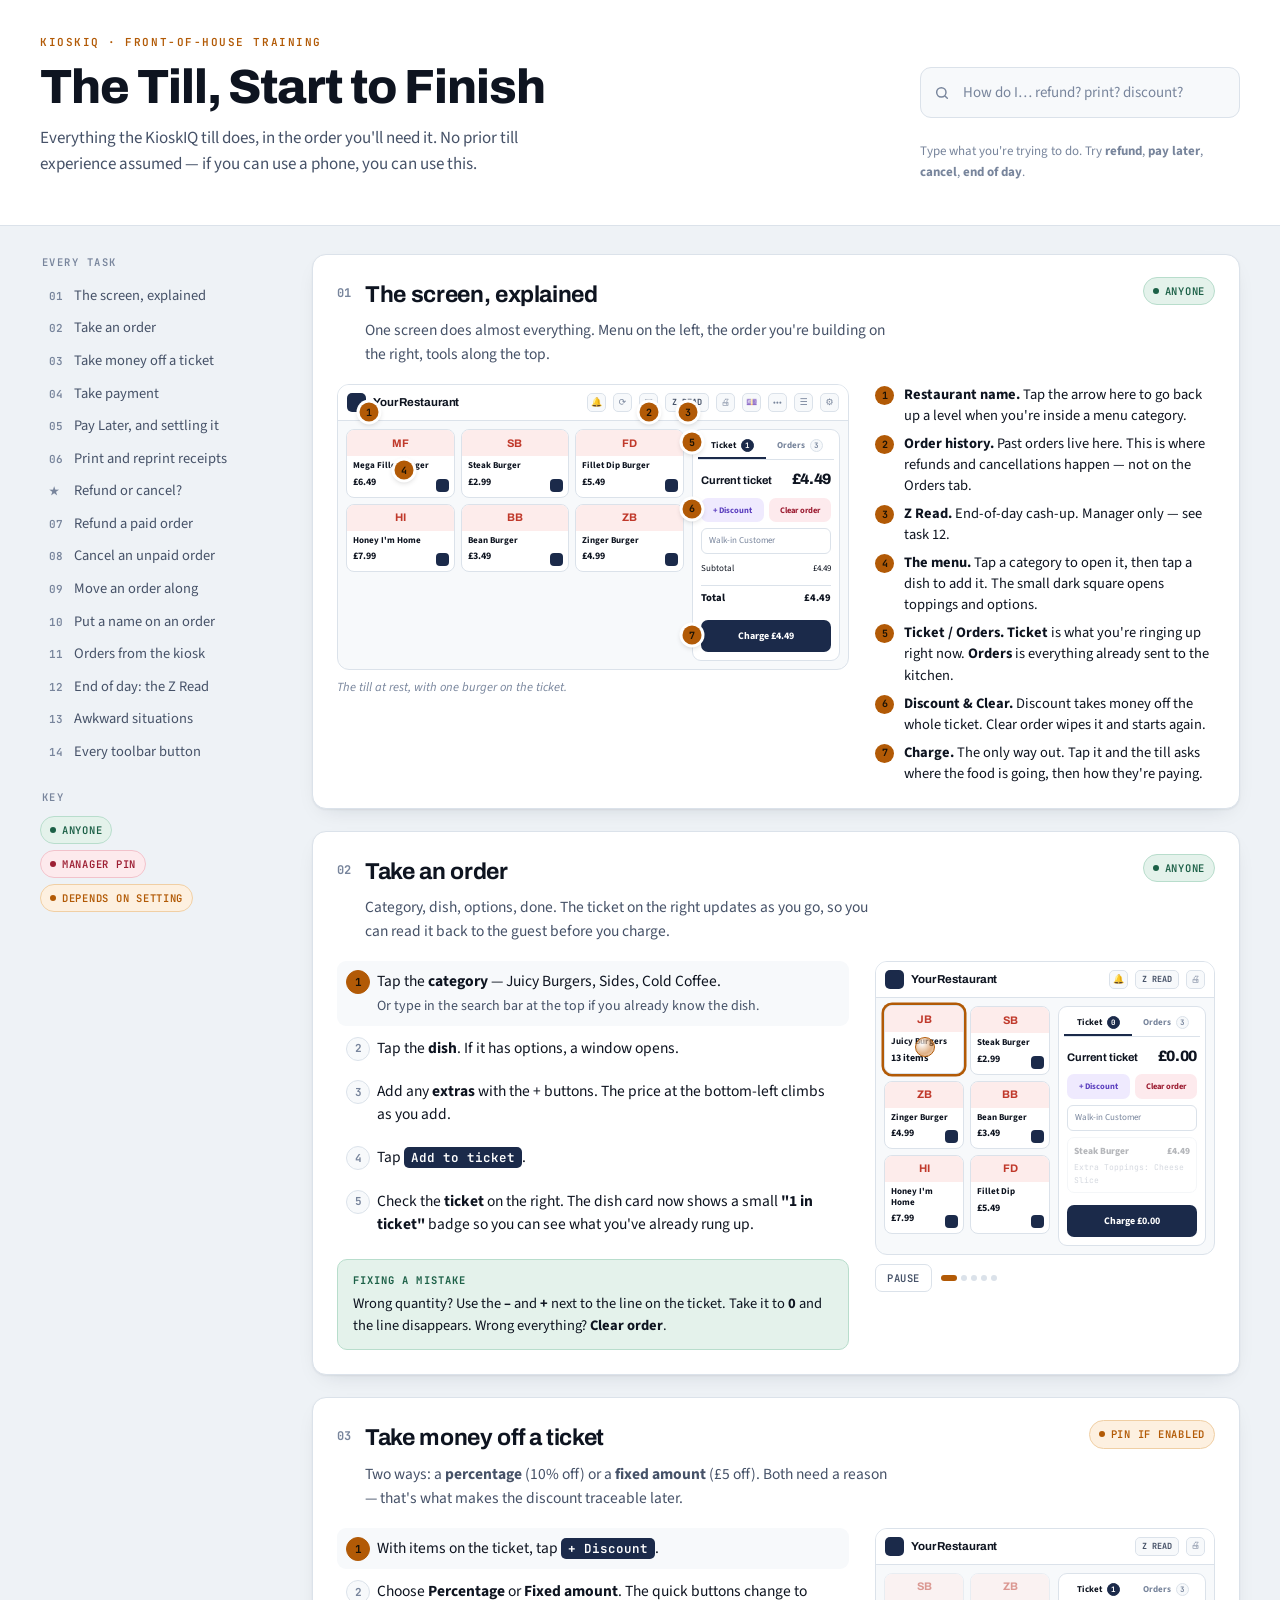
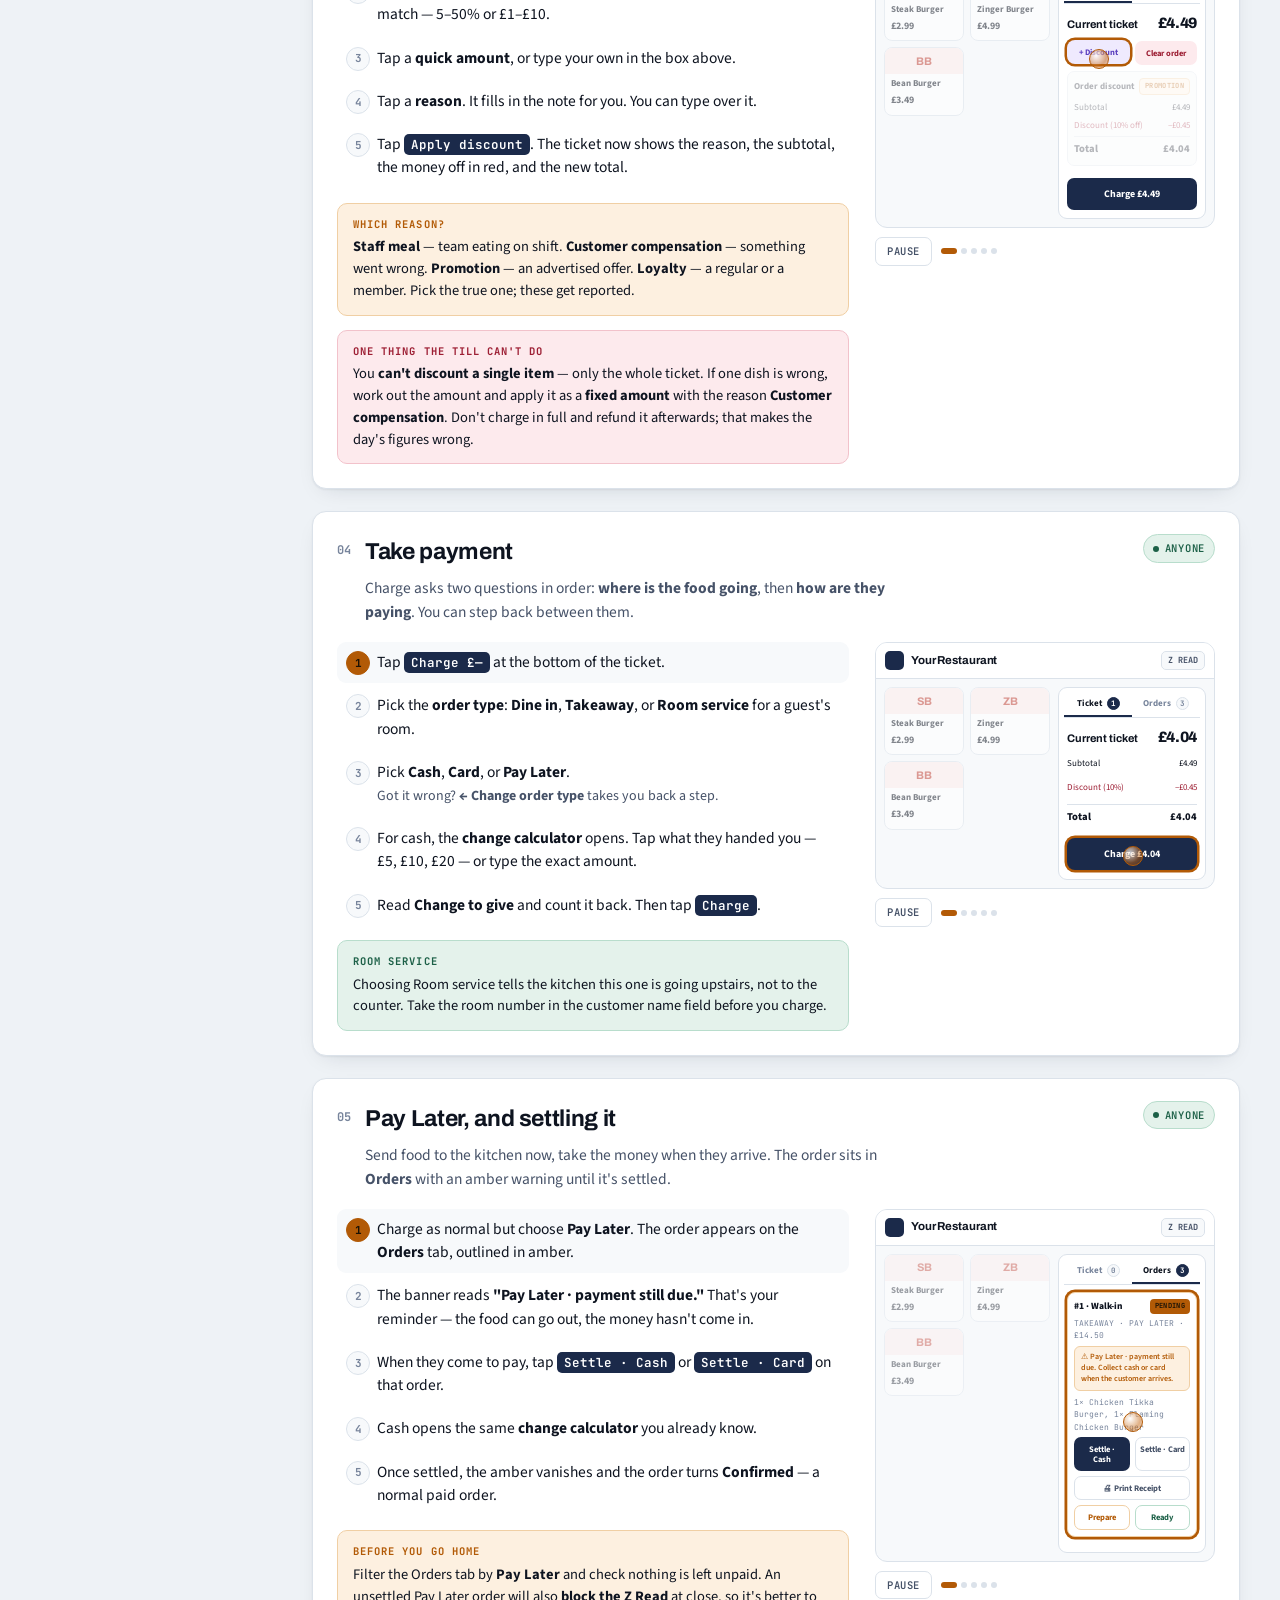
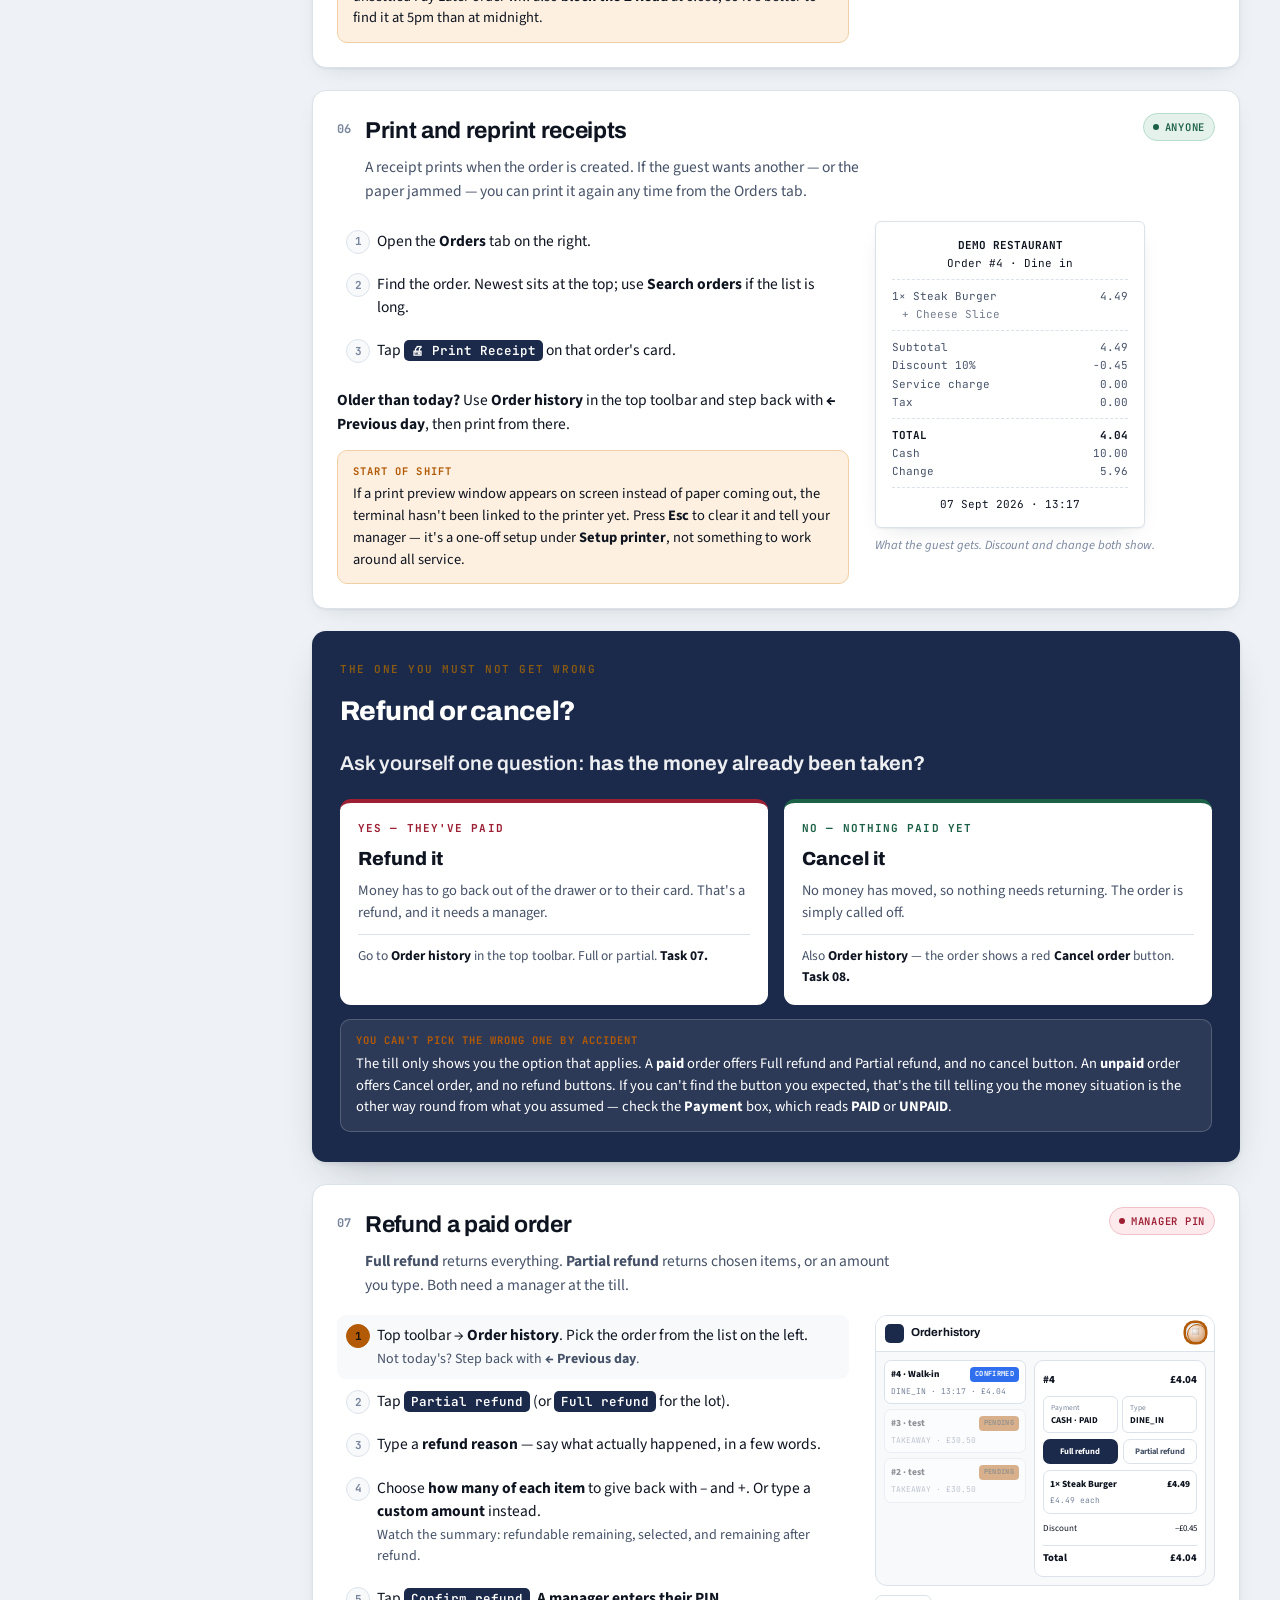
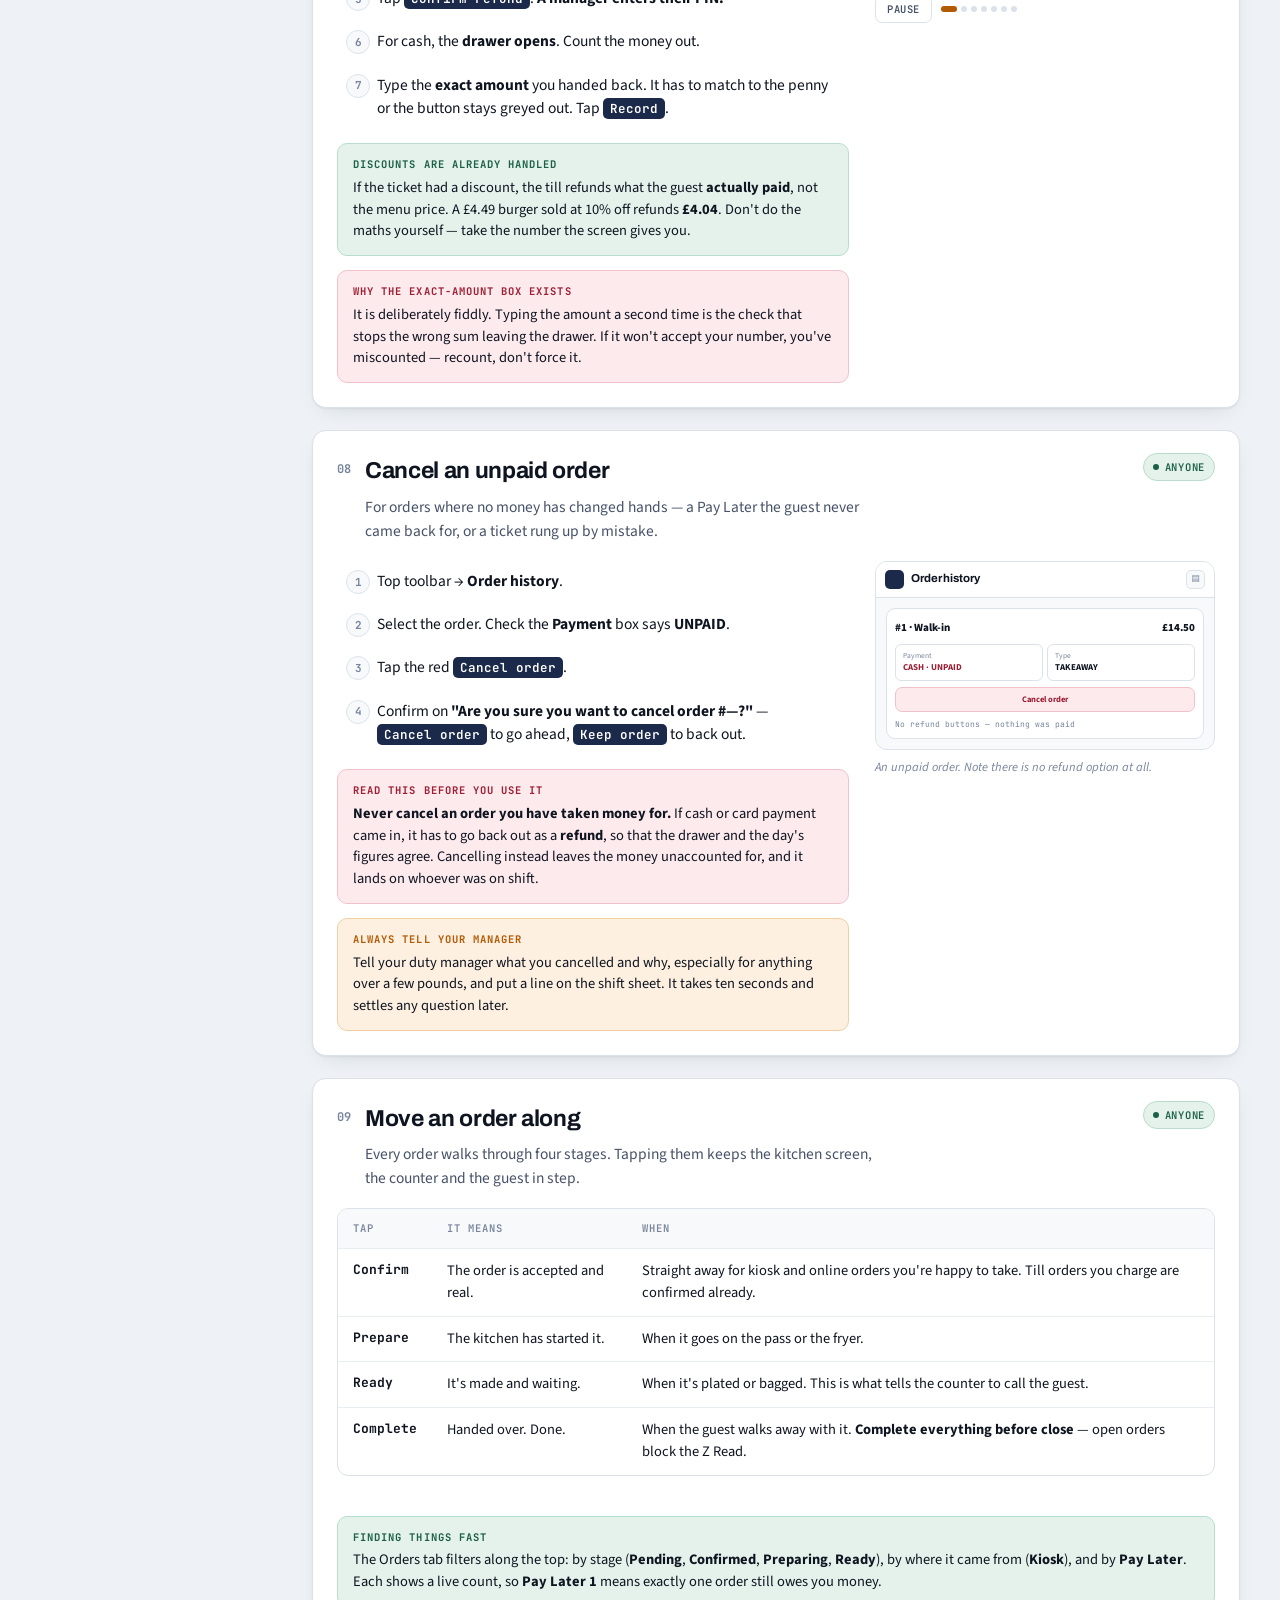
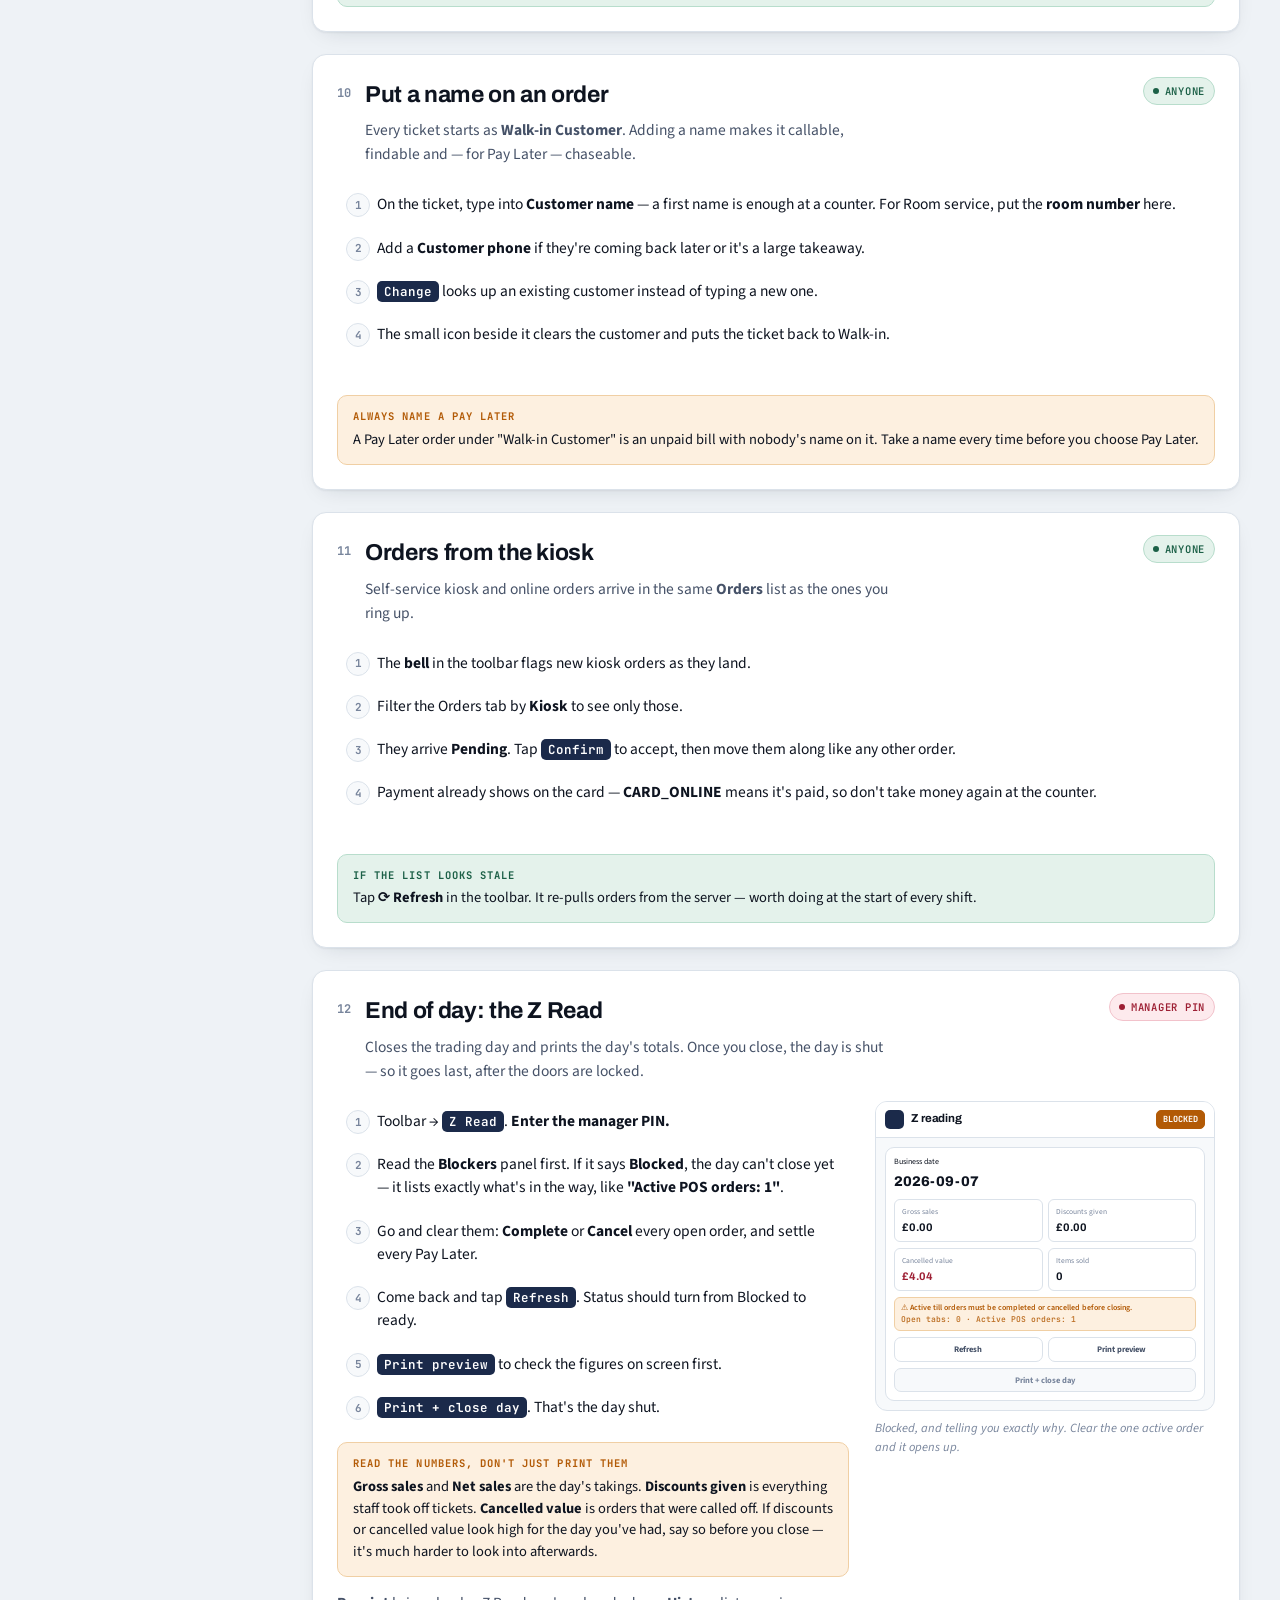
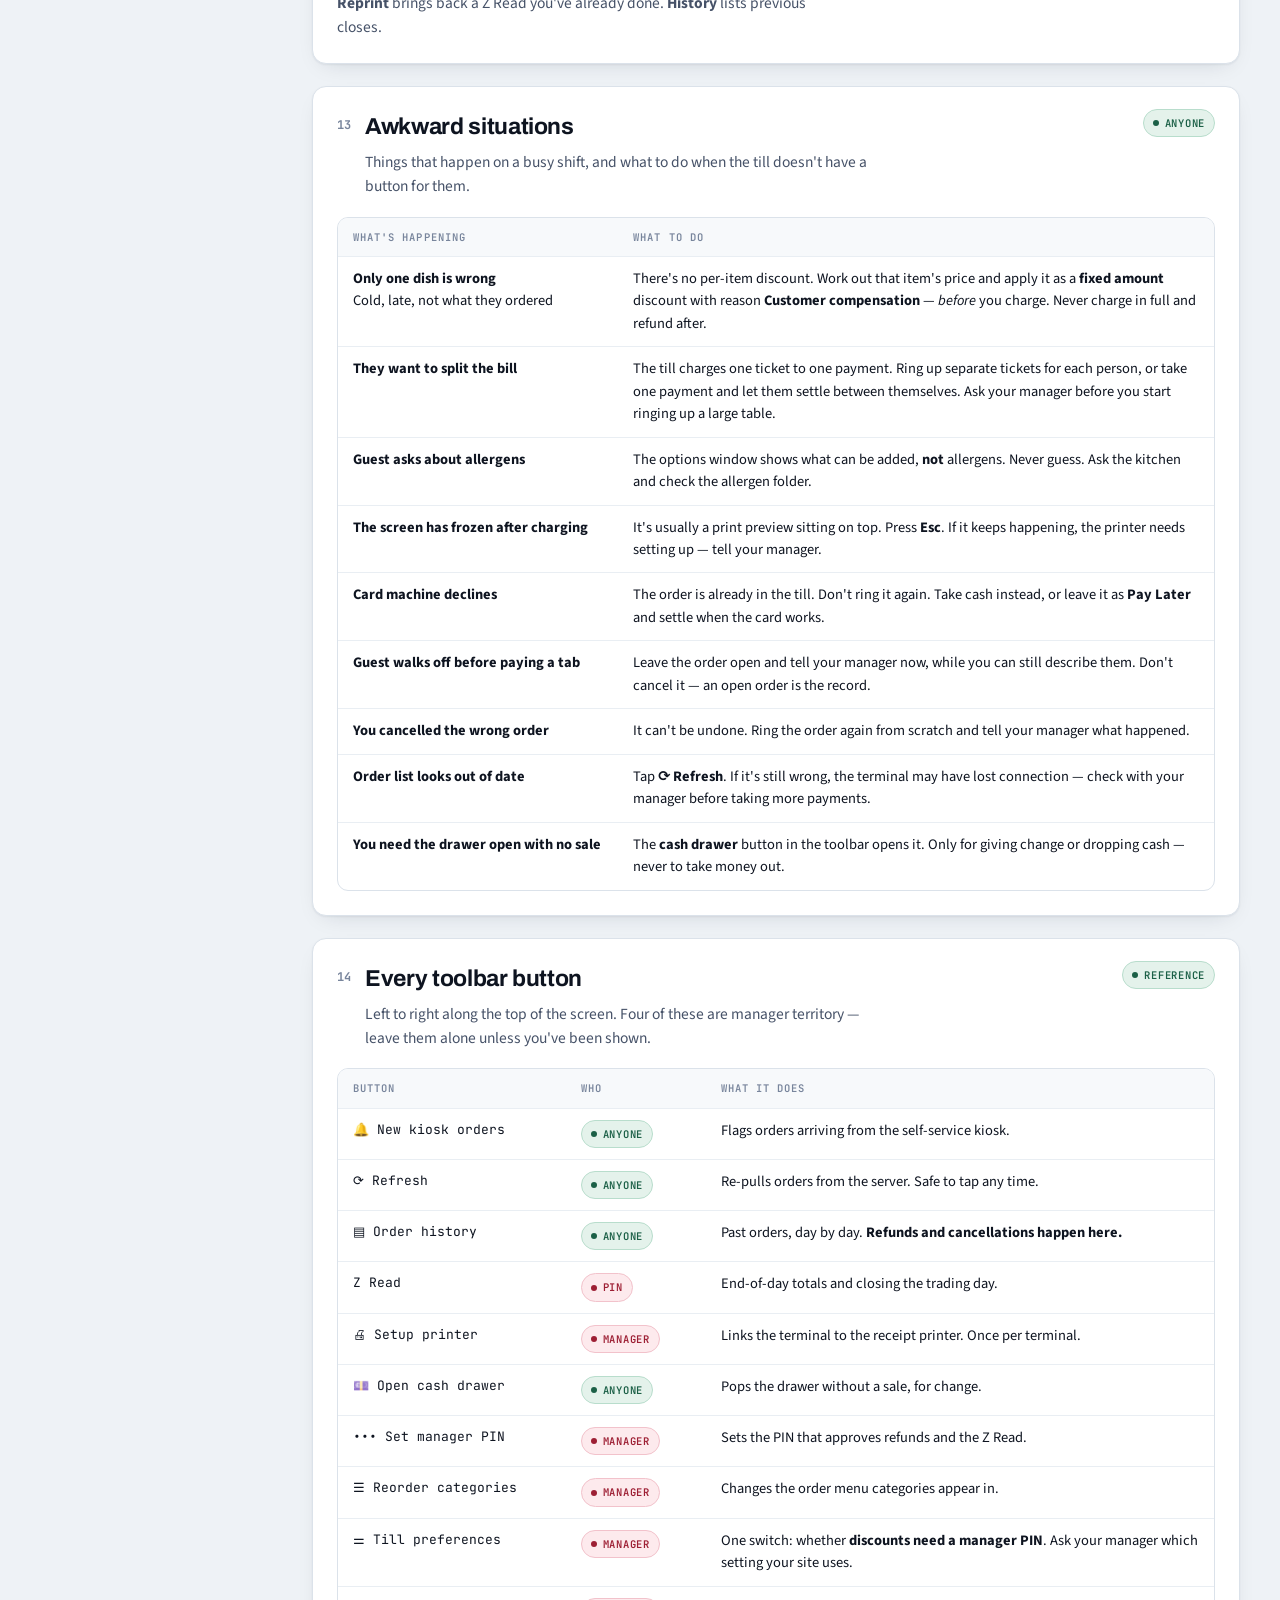
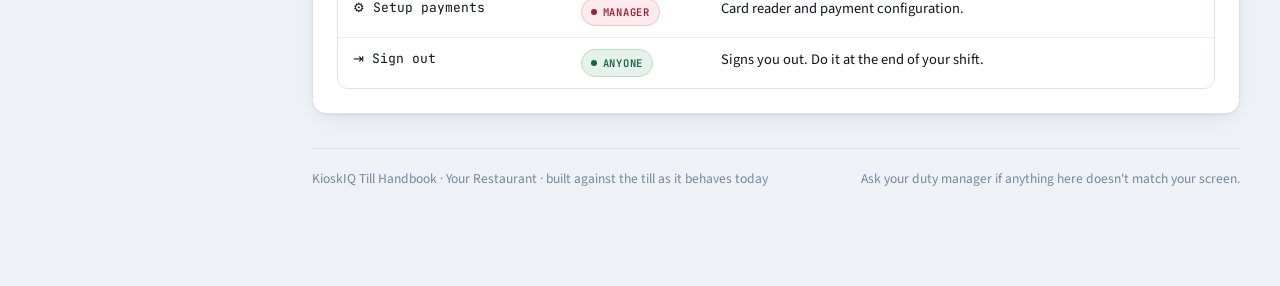
==== site/guides/till/index.html @ a435272d "Add KioskIQ docs site with Till Handbook" ====
<!doctype html>
<html lang="en-GB">
<head>
<meta charset="utf-8">
<meta name="viewport" content="width=device-width, initial-scale=1">
<link rel="icon" href="data:image/svg+xml,%3Csvg%20xmlns%3D%22http%3A%2F%2Fwww.w3.org%2F2000%2Fsvg%22%20viewBox%3D%220%200%2032%2032%22%3E%3Crect%20width%3D%2232%22%20height%3D%2232%22%20rx%3D%227%22%20fill%3D%22%231b2a4a%22%2F%3E%3Crect%20x%3D%229%22%20y%3D%227.5%22%20width%3D%2214%22%20height%3D%2217%22%20rx%3D%222%22%20fill%3D%22%23ffffff%22%2F%3E%3Crect%20x%3D%2211.5%22%20y%3D%2211.5%22%20width%3D%229%22%20height%3D%221.8%22%20fill%3D%22%231b2a4a%22%2F%3E%3Crect%20x%3D%2211.5%22%20y%3D%2215%22%20width%3D%229%22%20height%3D%221.8%22%20fill%3D%22%231b2a4a%22%2F%3E%3Crect%20x%3D%2211.5%22%20y%3D%2218.5%22%20width%3D%225%22%20height%3D%221.8%22%20fill%3D%22%23b25a06%22%2F%3E%3C%2Fsvg%3E">
<meta name="description" content="Step-by-step training guide for the KioskIQ till: taking orders, discounts, Pay Later, refunds, cancellations and end-of-day.">
<meta name="robots" content="index,follow">
<meta property="og:title" content="KioskIQ Till Handbook">
<meta property="og:description" content="Step-by-step training guide for the KioskIQ till: taking orders, discounts, Pay Later, refunds, cancellations and end-of-day.">
<meta property="og:type" content="article">
<style>
  :root{color-scheme:light dark}
  *{box-sizing:border-box}
  html,body{margin:0;padding:0}
  body{font:14px system-ui,-apple-system,"Segoe UI",sans-serif}
  img{max-width:100%}
  [hidden]{display:none!important}
</style>
</head>
<body>
<title>KioskIQ Till Handbook</title>
<link rel="preconnect" href="https://fonts.googleapis.com">
<link rel="preconnect" href="https://fonts.gstatic.com" crossorigin>
<link rel="stylesheet" href="https://fonts.googleapis.com/css2?family=Archivo:wght@500;600;700;800&family=Source+Sans+3:ital,wght@0,400;0,600;0,700;1,400&family=JetBrains+Mono:wght@400;600;700&display=swap">

<style>
/* ---------- tokens: light is the base, both dark paths override ---------- */
:root{
  --paper:#eef2f6;
  --card:#ffffff;
  --card-2:#f7f9fb;
  --ink:#0e1420;
  --ink-2:#465268;
  --ink-3:#78859c;
  --line:#dbe2ea;
  --line-2:#e9eef3;
  --navy:#1b2a4a;
  --navy-ink:#ffffff;
  --amber:#b25a06;
  --amber-bg:#fdf0e0;
  --amber-line:#f0cfa4;
  --claret:#9d1f34;
  --claret-bg:#fdeaed;
  --claret-line:#f2c2cb;
  --sage:#1c6047;
  --sage-bg:#e4f2eb;
  --sage-line:#b8ddcc;
  --lilac:#5b3fbf;
  --lilac-bg:#efeafe;
  --shadow:0 1px 2px rgba(16,26,44,.06),0 8px 24px -12px rgba(16,26,44,.18);
  --shadow-lift:0 2px 4px rgba(16,26,44,.08),0 18px 40px -18px rgba(16,26,44,.30);
  --radius:14px;
  --tile:#fdeceb;
  --tile-ink:#c0392b;
}
@media (prefers-color-scheme:dark){
  :root:not([data-theme="light"]){
    --paper:#0b0f16;
    --card:#141a25;
    --card-2:#1a222f;
    --ink:#e9edf3;
    --ink-2:#a3b0c4;
    --ink-3:#7c8AA0;
    --line:#28323f;
    --line-2:#212a36;
    --navy:#c9d8f5;
    --navy-ink:#0e1420;
    --amber:#e79a45;
    --amber-bg:#2c1f10;
    --amber-line:#54391a;
    --claret:#f0899c;
    --claret-bg:#2c1219;
    --claret-line:#552430;
    --sage:#63c79c;
    --sage-bg:#0f2820;
    --sage-line:#1e4a38;
    --lilac:#b9a6f5;
    --lilac-bg:#211a35;
    --shadow:0 1px 2px rgba(0,0,0,.5),0 8px 24px -12px rgba(0,0,0,.7);
    --shadow-lift:0 2px 4px rgba(0,0,0,.5),0 18px 40px -18px rgba(0,0,0,.8);
    --tile:#2a1a1c;
    --tile-ink:#e58a80;
  }
}
:root[data-theme="dark"]{
  --paper:#0b0f16;
  --card:#141a25;
  --card-2:#1a222f;
  --ink:#e9edf3;
  --ink-2:#a3b0c4;
  --ink-3:#7c8AA0;
  --line:#28323f;
  --line-2:#212a36;
  --navy:#c9d8f5;
  --navy-ink:#0e1420;
  --amber:#e79a45;
  --amber-bg:#2c1f10;
  --amber-line:#54391a;
  --claret:#f0899c;
  --claret-bg:#2c1219;
  --claret-line:#552430;
  --sage:#63c79c;
  --sage-bg:#0f2820;
  --sage-line:#1e4a38;
  --lilac:#b9a6f5;
  --lilac-bg:#211a35;
  --shadow:0 1px 2px rgba(0,0,0,.5),0 8px 24px -12px rgba(0,0,0,.7);
  --shadow-lift:0 2px 4px rgba(0,0,0,.5),0 18px 40px -18px rgba(0,0,0,.8);
  --tile:#2a1a1c;
  --tile-ink:#e58a80;
}

*{box-sizing:border-box}
body{
  margin:0;
  background:var(--paper);
  color:var(--ink);
  font-family:"Source Sans 3",ui-sans-serif,system-ui,-apple-system,"Segoe UI",sans-serif;
  font-size:16px;
  line-height:1.55;
  -webkit-font-smoothing:antialiased;
}
h1,h2,h3,h4{font-family:Archivo,"Source Sans 3",ui-sans-serif,system-ui,sans-serif;text-wrap:balance;margin:0}
a{color:inherit}
:focus-visible{outline:2.5px solid var(--amber);outline-offset:2px;border-radius:4px}

.wrap{max-width:1240px;margin:0 auto;padding:0 20px 96px}

/* ---------- masthead ---------- */
.mast{
  border-bottom:1px solid var(--line);
  background:var(--card);
  padding:34px 0 30px;
  margin-bottom:28px;
}
.mast-in{max-width:1240px;margin:0 auto;padding:0 20px;display:flex;gap:28px;align-items:flex-end;flex-wrap:wrap}
.mast-l{flex:1 1 420px;min-width:280px}
.eyebrow{
  font-family:"JetBrains Mono",ui-monospace,monospace;
  font-size:11px;letter-spacing:.14em;text-transform:uppercase;
  color:var(--amber);font-weight:600;margin-bottom:12px;
}
h1{font-size:clamp(32px,5vw,48px);font-weight:800;letter-spacing:-.022em;line-height:1.04}
.mast-sub{color:var(--ink-2);font-size:17px;max-width:60ch;margin-top:12px}
.mast-r{flex:0 1 320px;display:flex;flex-direction:column;gap:10px}

.searchbox{position:relative}
.searchbox input{
  width:100%;padding:13px 15px 13px 42px;font:inherit;font-size:15px;
  border:1.5px solid var(--line);border-radius:11px;background:var(--card-2);color:var(--ink);
}
.searchbox input::placeholder{color:var(--ink-3)}
.searchbox svg{position:absolute;left:14px;top:50%;transform:translateY(-50%);color:var(--ink-3)}
.hint{font-size:13px;color:var(--ink-3)}

/* ---------- layout ---------- */
.cols{display:grid;grid-template-columns:236px minmax(0,1fr);gap:36px;align-items:start}
@media (max-width:900px){.cols{grid-template-columns:1fr;gap:20px}}

.rail{position:sticky;top:18px}
@media (max-width:900px){.rail{position:static}}
.rail h4{
  font-family:"JetBrains Mono",ui-monospace,monospace;font-size:10.5px;letter-spacing:.14em;
  text-transform:uppercase;color:var(--ink-3);font-weight:600;margin:0 0 10px 2px;
}
.rail ol{list-style:none;margin:0 0 22px;padding:0;display:flex;flex-direction:column;gap:1px}
.rail a{
  display:flex;gap:9px;align-items:baseline;text-decoration:none;color:var(--ink-2);
  font-size:14.5px;padding:6px 9px;border-radius:7px;line-height:1.35;
}
.rail a:hover{background:var(--card);color:var(--ink)}
.rail a .n{
  font-family:"JetBrains Mono",monospace;font-size:11px;color:var(--ink-3);
  font-weight:600;flex:0 0 16px;
}

/* ---------- cards ---------- */
.task{
  background:var(--card);border:1px solid var(--line);border-radius:var(--radius);
  box-shadow:var(--shadow);margin-bottom:22px;overflow:hidden;scroll-margin-top:18px;
}
.task.hide{display:none}
.task-h{padding:22px 24px 0;display:flex;gap:14px;align-items:flex-start;flex-wrap:wrap}
.task-n{
  font-family:"JetBrains Mono",monospace;font-size:12px;font-weight:700;color:var(--ink-3);
  padding-top:7px;flex:0 0 auto;
}
.task-t{flex:1 1 260px;min-width:0}
.task-t h2{font-size:23px;font-weight:700;letter-spacing:-.015em}
.task-t p{margin:6px 0 0;color:var(--ink-2);font-size:15.5px;max-width:66ch}
.task-body{padding:18px 24px 24px;display:grid;grid-template-columns:minmax(0,1fr) minmax(0,340px);gap:26px;align-items:start}
@media (max-width:820px){.task-body{grid-template-columns:1fr}}
.task-body.solo{grid-template-columns:1fr}

.chip{
  display:inline-flex;align-items:center;gap:6px;font-family:"JetBrains Mono",monospace;
  font-size:10.5px;font-weight:600;letter-spacing:.07em;text-transform:uppercase;
  padding:5px 9px;border-radius:999px;border:1px solid;white-space:nowrap;
}
.chip.anyone{color:var(--sage);background:var(--sage-bg);border-color:var(--sage-line)}
.chip.mgr{color:var(--claret);background:var(--claret-bg);border-color:var(--claret-line)}
.chip.setting{color:var(--amber);background:var(--amber-bg);border-color:var(--amber-line)}
.chip .dot{width:6px;height:6px;border-radius:50%;background:currentColor}

/* ---------- step lists ---------- */
ol.steps{list-style:none;counter-reset:s;margin:0;padding:0;display:flex;flex-direction:column;gap:2px}
ol.steps li{
  counter-increment:s;position:relative;padding:9px 12px 9px 40px;border-radius:9px;
  font-size:15.5px;line-height:1.5;transition:background .3s ease;
}
ol.steps li::before{
  content:counter(s);position:absolute;left:9px;top:9px;
  width:22px;height:22px;border-radius:50%;
  display:grid;place-items:center;
  font-family:"JetBrains Mono",monospace;font-size:11px;font-weight:700;
  background:var(--card-2);color:var(--ink-3);border:1px solid var(--line);
  transition:background .3s ease,color .3s ease,border-color .3s ease;
}
ol.steps li.on{background:var(--card-2)}
ol.steps li.on::before{background:var(--amber);color:#fff;border-color:var(--amber)}
:root[data-theme="dark"] ol.steps li.on::before,
:root:not([data-theme="light"]) ol.steps li.on::before{color:#1a1206}
ol.steps b{font-weight:700}
ol.steps kbd{
  font-family:"JetBrains Mono",monospace;font-size:12.5px;font-weight:600;
  background:var(--navy);color:var(--navy-ink);padding:2px 7px;border-radius:5px;
  white-space:nowrap;
}
ol.steps .said{color:var(--ink-2);font-size:14px;display:block;margin-top:2px}

/* ---------- callout ---------- */
.note{
  border-radius:10px;padding:13px 15px;font-size:14.5px;line-height:1.5;
  border:1px solid;margin-top:14px;
}
.note b{font-weight:700}
.note.warn{background:var(--amber-bg);border-color:var(--amber-line);color:var(--ink)}
.note.stop{background:var(--claret-bg);border-color:var(--claret-line);color:var(--ink)}
.note.good{background:var(--sage-bg);border-color:var(--sage-line);color:var(--ink)}
.note .lbl{
  font-family:"JetBrains Mono",monospace;font-size:10.5px;letter-spacing:.1em;
  text-transform:uppercase;font-weight:700;display:block;margin-bottom:4px;
}
.note.warn .lbl{color:var(--amber)}
.note.stop .lbl{color:var(--claret)}
.note.good .lbl{color:var(--sage)}

/* ================= TILL RECREATION ================= */
.till{
  --til-line:var(--line);
  border:1px solid var(--line);border-radius:12px;background:var(--card-2);
  overflow:hidden;position:relative;font-size:12px;user-select:none;
}
.till-bar{
  display:flex;align-items:center;gap:7px;padding:8px 9px;
  background:var(--card);border-bottom:1px solid var(--line);
}
.logo{width:19px;height:19px;border-radius:5px;background:var(--navy);flex:0 0 auto}
.till-bar .nm{font-family:Archivo,sans-serif;font-weight:700;font-size:11.5px;letter-spacing:-.01em}
.till-bar .sp{flex:1}
.ic{
  width:19px;height:19px;border-radius:5px;background:var(--card-2);
  border:1px solid var(--line);flex:0 0 auto;display:grid;place-items:center;
  font-size:9px;color:var(--ink-3);position:relative;
}
.ic.txt{width:auto;padding:0 6px;font-family:"JetBrains Mono",monospace;font-size:8.5px;font-weight:700;color:var(--ink-2)}

.till-body{display:grid;grid-template-columns:1fr 148px;gap:8px;padding:8px;min-height:190px}
.till-body.wide{grid-template-columns:1fr 172px}
.menu{display:grid;grid-template-columns:repeat(3,1fr);gap:6px;align-content:start}
.till[data-flow] .menu{grid-template-columns:repeat(2,1fr)}
.mi{
  background:var(--card);border:1px solid var(--line);border-radius:8px;overflow:hidden;position:relative;
}
.mi .th{height:26px;background:var(--tile);display:grid;place-items:center;
  font-family:Archivo,serif;font-weight:700;font-size:11px;color:var(--tile-ink)}
.mi .mb{padding:5px 6px 6px}
.mi .mn{font-weight:700;font-size:9px;line-height:1.2}
.mi .mp{font-weight:700;font-size:10px;margin-top:3px}
.mi .cust{position:absolute;right:5px;bottom:5px;width:13px;height:13px;border-radius:4px;background:var(--navy)}
.mi .badge{
  position:absolute;top:-6px;right:-4px;background:var(--navy);color:var(--navy-ink);
  font-family:"JetBrains Mono",monospace;font-size:7.5px;font-weight:700;
  padding:2px 5px;border-radius:5px;opacity:0;transform:scale(.7);
  transition:opacity .3s,transform .3s;
}

.panel{background:var(--card);border:1px solid var(--line);border-radius:9px;padding:8px;display:flex;flex-direction:column;gap:6px;min-width:0}
.tabs{display:flex;gap:0;border-bottom:1px solid var(--line);margin:-3px -3px 2px}
.tabs div{flex:1;text-align:center;padding:4px 0 6px;font-size:9px;font-weight:700;color:var(--ink-3)}
.tabs div.on{color:var(--ink);box-shadow:inset 0 -2px 0 var(--navy)}
.tabs .cnt{
  display:inline-grid;place-items:center;min-width:13px;height:13px;padding:0 3px;border-radius:999px;
  background:var(--card-2);border:1px solid var(--line);font-family:"JetBrains Mono",monospace;font-size:7.5px;margin-left:3px;
}
.tabs .cnt.dark{background:var(--navy);color:var(--navy-ink);border-color:var(--navy)}
.ttl{display:flex;justify-content:space-between;align-items:baseline}
.ttl .a{font-family:Archivo,sans-serif;font-weight:700;font-size:11px}
.ttl .b{font-family:Archivo,sans-serif;font-weight:800;font-size:15px;letter-spacing:-.02em}
.duo{display:grid;grid-template-columns:1fr 1fr;gap:5px}
.btn{
  border-radius:7px;padding:6px 4px;text-align:center;font-size:8.5px;font-weight:700;
  border:1px solid transparent;line-height:1.2;
}
.btn.disc{background:var(--lilac-bg);color:var(--lilac)}
.btn.clr{background:var(--claret-bg);color:var(--claret)}
.btn.ghost{background:var(--card);border-color:var(--line);color:var(--ink-2)}
.btn.navy{background:var(--navy);color:var(--navy-ink)}
.btn.dim{background:var(--card-2);color:var(--ink-3);border-color:var(--line)}
.btn.grn{background:var(--card);border-color:var(--sage-line);color:var(--sage)}
.btn.amb{background:var(--card);border-color:var(--amber-line);color:var(--amber)}
.btn.big{padding:9px 4px;font-size:10px}
.row{display:flex;justify-content:space-between;font-size:9px;padding:2px 0}
.row.tot{font-weight:800;font-size:10.5px;border-top:1px solid var(--line);padding-top:4px;margin-top:1px}
.row.neg{color:var(--claret)}
.field{border:1px solid var(--line);border-radius:6px;padding:5px 7px;font-size:9px;color:var(--ink-3);background:var(--card)}
.ordbox{border:1px solid var(--line);border-radius:7px;padding:6px;font-size:9px;background:var(--card)}
.ordbox .oh{display:flex;justify-content:space-between;align-items:center;gap:4px;margin-bottom:3px}
.ordbox .oid{font-weight:800;font-size:9.5px}
.ordbox .om{color:var(--ink-3);font-size:8px;font-family:"JetBrains Mono",monospace}
.pill{
  font-family:"JetBrains Mono",monospace;font-size:7px;font-weight:700;letter-spacing:.05em;
  padding:2px 5px;border-radius:4px;text-transform:uppercase;
}
.pill.pend{background:var(--amber);color:#fff}
.pill.conf{background:#2f6fed;color:#fff}
.pill.canc{background:var(--claret);color:#fff}
:root[data-theme="dark"] .pill.pend,
:root:not([data-theme="light"]) .pill.pend{color:#1a1206}
:root[data-theme="dark"] .pill.canc,
:root:not([data-theme="light"]) .pill.canc{color:#2a0a11}
.paylater{
  background:var(--amber-bg);border:1px solid var(--amber-line);border-radius:6px;
  padding:5px 6px;font-size:8px;color:var(--amber);font-weight:600;line-height:1.35;
}
.discbox{background:var(--card-2);border:1px solid var(--line);border-radius:7px;padding:6px}

/* modal inside till */
.modal{
  position:absolute;inset:0;background:rgba(9,14,24,.42);backdrop-filter:blur(1px);
  display:grid;place-items:center;padding:14px;opacity:0;pointer-events:none;
  transition:opacity .32s ease;z-index:4;
}
.modal.on{opacity:1}
.mbox{
  background:var(--card);border-radius:10px;padding:11px;width:min(230px,100%);
  box-shadow:var(--shadow-lift);border:1px solid var(--line);
  transform:translateY(7px) scale(.97);transition:transform .32s cubic-bezier(.2,.9,.3,1);
}
.modal.on .mbox{transform:none}
.mbox h5{font-family:Archivo,sans-serif;font-size:11px;font-weight:700;margin:0 0 5px}
.mbox p{margin:0 0 7px;font-size:8.5px;color:var(--ink-2);line-height:1.4}
.keypad{display:grid;grid-template-columns:repeat(3,1fr);gap:4px;margin:6px 0}
.keypad div{
  background:var(--card-2);border:1px solid var(--line);border-radius:5px;
  padding:5px 0;text-align:center;font-family:"JetBrains Mono",monospace;font-size:10px;font-weight:600;
}
.pindots{
  border:1px solid var(--line);border-radius:6px;padding:6px;text-align:center;
  letter-spacing:.5em;font-size:11px;color:var(--ink-2);background:var(--card-2);
}
.qsel{display:grid;grid-template-columns:repeat(3,1fr);gap:4px}
.qsel span{
  border:1px solid var(--line);border-radius:5px;padding:4px 0;text-align:center;
  font-size:8.5px;font-weight:700;background:var(--card);
}
.qsel span.on{background:var(--navy);color:var(--navy-ink);border-color:var(--navy)}
.reasons{display:flex;flex-wrap:wrap;gap:4px;margin-top:5px}
.reasons span{
  border:1px solid var(--line);border-radius:5px;padding:3px 6px;font-size:7.5px;font-weight:700;
  letter-spacing:.03em;background:var(--card);
}
.reasons span.on{background:var(--navy);color:var(--navy-ink);border-color:var(--navy)}
.amtbar{
  border-radius:6px;padding:6px 7px;display:flex;justify-content:space-between;align-items:center;
  font-size:8.5px;font-weight:700;margin-top:6px;border:1px solid;
}
.amtbar.wait{background:var(--amber-bg);border-color:var(--amber-line);color:var(--amber)}
.amtbar.ok{background:var(--sage-bg);border-color:var(--sage-line);color:var(--sage)}
.amtbar .big{font-family:Archivo,sans-serif;font-size:12px;font-weight:800}

/* highlight + finger */
.hs{transition:box-shadow .3s ease,transform .3s ease}
.hs.lit{box-shadow:0 0 0 2.5px var(--amber);transform:translateY(-1px);border-radius:8px}
.finger{
  position:absolute;width:20px;height:20px;border-radius:50%;z-index:6;
  background:radial-gradient(circle at 34% 32%,rgba(255,255,255,.75),rgba(194,97,10,.5) 60%,rgba(194,97,10,.18));
  border:1.5px solid var(--amber);
  transform:translate(-50%,-50%) scale(.6);opacity:0;pointer-events:none;
  transition:left .55s cubic-bezier(.5,0,.2,1),top .55s cubic-bezier(.5,0,.2,1),opacity .3s,transform .3s;
}
.finger.on{opacity:1;transform:translate(-50%,-50%) scale(1)}
.finger.tap{animation:tap .5s ease}
@keyframes tap{
  40%{transform:translate(-50%,-50%) scale(.62)}
  100%{transform:translate(-50%,-50%) scale(1)}
}

.flow-ctl{display:flex;align-items:center;gap:9px;margin-top:9px}
.flow-ctl button{
  font:inherit;font-family:"JetBrains Mono",monospace;font-size:10.5px;font-weight:600;
  letter-spacing:.05em;text-transform:uppercase;
  background:var(--card);border:1px solid var(--line);color:var(--ink-2);
  padding:5px 11px;border-radius:7px;cursor:pointer;
}
.flow-ctl button:hover{border-color:var(--amber);color:var(--amber)}
.pips{display:flex;gap:4px}
.pips i{width:6px;height:6px;border-radius:50%;background:var(--line);display:block;transition:background .3s,width .3s}
.pips i.on{background:var(--amber);width:16px;border-radius:3px}
.cap{font-size:12.5px;color:var(--ink-3);margin-top:8px;font-style:italic}

/* ---------- anatomy ---------- */
.anat{position:relative}
.pin{
  position:absolute;width:19px;height:19px;border-radius:50%;
  background:var(--amber);color:#fff;display:grid;place-items:center;
  font-family:"JetBrains Mono",monospace;font-size:10px;font-weight:700;
  box-shadow:0 0 0 3px var(--card),0 2px 6px rgba(0,0,0,.3);z-index:5;cursor:default;
  transform:translate(-50%,-50%);
}
:root[data-theme="dark"] .pin,:root:not([data-theme="light"]) .pin{color:#1a1206}
.pin::after{
  content:"";position:absolute;inset:-4px;border-radius:50%;border:2px solid var(--amber);
  opacity:0;animation:ping 3.4s ease-out infinite;animation-delay:var(--d,0s);
}
@keyframes ping{0%{opacity:.75;transform:scale(.85)}55%{opacity:0;transform:scale(1.9)}100%{opacity:0}}
@media (prefers-reduced-motion:reduce){.pin::after{animation:none}}
.legend{list-style:none;margin:0;padding:0;display:grid;gap:7px}
.legend li{display:flex;gap:10px;font-size:14.5px;line-height:1.45}
.legend .k{
  flex:0 0 19px;height:19px;border-radius:50%;background:var(--amber);color:#fff;
  display:grid;place-items:center;font-family:"JetBrains Mono",monospace;font-size:10px;font-weight:700;margin-top:2px;
}
:root[data-theme="dark"] .legend .k,:root:not([data-theme="light"]) .legend .k{color:#1a1206}
.legend b{font-weight:700}

/* ---------- decision block ---------- */
.decide{
  background:var(--navy);color:var(--navy-ink);border-radius:var(--radius);
  padding:30px 28px;margin-bottom:22px;box-shadow:var(--shadow-lift);
}
.decide .eyebrow{color:var(--amber)}
:root[data-theme="dark"] .decide .eyebrow,:root:not([data-theme="light"]) .decide .eyebrow{color:#8a5a12}
.decide h2{font-size:27px;font-weight:800;letter-spacing:-.02em}
.decide .q{
  font-family:Archivo,sans-serif;font-size:20px;font-weight:600;
  margin:16px 0 20px;opacity:.92;
}
.branches{display:grid;grid-template-columns:1fr 1fr;gap:16px}
@media (max-width:640px){.branches{grid-template-columns:1fr}}
.branch{
  background:var(--card);color:var(--ink);border-radius:11px;padding:17px 18px;
  border-top:4px solid;
}
.branch.yes{border-color:#9d1f34}
.branch.no{border-color:#1c6047}
.branch .ans{
  font-family:"JetBrains Mono",monospace;font-size:11px;font-weight:700;letter-spacing:.1em;
  text-transform:uppercase;margin-bottom:7px;
}
.branch.yes .ans{color:var(--claret)}
.branch.no .ans{color:var(--sage)}
.branch h3{font-size:19px;font-weight:800;margin-bottom:6px}
.branch p{margin:0;font-size:14.5px;color:var(--ink-2);line-height:1.5}
.branch .where{
  margin-top:11px;padding-top:11px;border-top:1px solid var(--line);
  font-size:13.5px;color:var(--ink-2);
}
.branch .where b{color:var(--ink);font-weight:700}

/* ---------- reference table ---------- */
.tablewrap{overflow-x:auto;border:1px solid var(--line);border-radius:11px;background:var(--card)}
table{border-collapse:collapse;width:100%;min-width:520px;font-size:14.5px}
th,td{text-align:left;padding:11px 15px;border-bottom:1px solid var(--line-2);vertical-align:top}
th{
  font-family:"JetBrains Mono",monospace;font-size:10.5px;letter-spacing:.1em;text-transform:uppercase;
  color:var(--ink-3);font-weight:600;background:var(--card-2);
}
tr:last-child td{border-bottom:0}
td b{font-weight:700}
td.mono{font-family:"JetBrains Mono",monospace;font-size:13px}

/* ---------- receipt ---------- */
.receipt{
  font-family:"JetBrains Mono",monospace;font-size:11px;line-height:1.65;
  background:var(--card);border:1px solid var(--line);border-radius:6px;
  padding:14px 16px;color:var(--ink-2);max-width:270px;
  box-shadow:var(--shadow);
}
.receipt .c{text-align:center;color:var(--ink);font-weight:700}
.receipt .l{display:flex;justify-content:space-between;gap:10px}
.receipt hr{border:0;border-top:1px dashed var(--line);margin:7px 0}

.noresult{
  display:none;padding:30px;text-align:center;color:var(--ink-3);font-size:15.5px;
  background:var(--card);border:1px dashed var(--line);border-radius:var(--radius);
}
.noresult.on{display:block}

footer{
  margin-top:34px;padding-top:20px;border-top:1px solid var(--line);
  font-size:13.5px;color:var(--ink-3);display:flex;justify-content:space-between;gap:16px;flex-wrap:wrap;
}
</style>

<header class="mast">
  <div class="mast-in">
    <div class="mast-l">
      <div class="eyebrow">KioskIQ&nbsp;·&nbsp;Front-of-house training</div>
      <h1>The Till, Start to Finish</h1>
      <p class="mast-sub">Everything the KioskIQ till does, in the order you'll need it. No prior till experience assumed — if you can use a phone, you can use this.</p>
    </div>
    <div class="mast-r">
      <div class="searchbox">
        <svg width="16" height="16" viewBox="0 0 24 24" fill="none" stroke="currentColor" stroke-width="2.2" stroke-linecap="round"><circle cx="11" cy="11" r="7"></circle><path d="m20 20-3.2-3.2"></path></svg>
        <input id="q" type="search" placeholder="How do I… refund? print? discount?" autocomplete="off">
      </div>
      <p class="hint">Type what you're trying to do. Try <b>refund</b>, <b>pay later</b>, <b>cancel</b>, <b>end of day</b>.</p>
    </div>
  </div>
</header>

<div class="wrap">
<div class="cols">

  <nav class="rail">
    <h4>Every task</h4>
    <ol id="railList"></ol>
    <h4>Key</h4>
    <ol style="gap:6px">
      <li><span class="chip anyone"><span class="dot"></span>Anyone</span></li>
      <li><span class="chip mgr"><span class="dot"></span>Manager PIN</span></li>
      <li><span class="chip setting"><span class="dot"></span>Depends on setting</span></li>
    </ol>
  </nav>

  <main id="main">

    <!-- ============ 01 ANATOMY ============ -->
    <article class="task" id="t-anatomy" data-title="The screen, explained" data-k="screen layout anatomy toolbar buttons where things are ticket orders menu search">
      <div class="task-h">
        <div class="task-n">01</div>
        <div class="task-t">
          <h2>The screen, explained</h2>
          <p>One screen does almost everything. Menu on the left, the order you're building on the right, tools along the top.</p>
        </div>
        <span class="chip anyone"><span class="dot"></span>Anyone</span>
      </div>
      <div class="task-body">
        <div>
          <div class="till anat">
            <div class="till-bar">
              <div class="logo"></div><div class="nm">Your Restaurant</div>
              <div class="sp"></div>
              <div class="ic">🔔</div><div class="ic">⟳</div><div class="ic">▤</div>
              <div class="ic txt">Z READ</div>
              <div class="ic">🖨</div><div class="ic">💷</div><div class="ic">•••</div><div class="ic">☰</div><div class="ic">⚙</div>
            </div>
            <div class="till-body">
              <div class="menu">
                <div class="mi"><div class="th">MF</div><div class="mb"><div class="mn">Mega Fillet Burger</div><div class="mp">£6.49</div></div><div class="cust"></div></div>
                <div class="mi"><div class="th">SB</div><div class="mb"><div class="mn">Steak Burger</div><div class="mp">£2.99</div></div><div class="cust"></div></div>
                <div class="mi"><div class="th">FD</div><div class="mb"><div class="mn">Fillet Dip Burger</div><div class="mp">£5.49</div></div><div class="cust"></div></div>
                <div class="mi"><div class="th">HI</div><div class="mb"><div class="mn">Honey I'm Home</div><div class="mp">£7.99</div></div><div class="cust"></div></div>
                <div class="mi"><div class="th">BB</div><div class="mb"><div class="mn">Bean Burger</div><div class="mp">£3.49</div></div><div class="cust"></div></div>
                <div class="mi"><div class="th">ZB</div><div class="mb"><div class="mn">Zinger Burger</div><div class="mp">£4.99</div></div><div class="cust"></div></div>
              </div>
              <div class="panel">
                <div class="tabs"><div class="on">Ticket <span class="cnt dark">1</span></div><div>Orders <span class="cnt">3</span></div></div>
                <div class="ttl"><span class="a">Current ticket</span><span class="b">£4.49</span></div>
                <div class="duo"><div class="btn disc">+ Discount</div><div class="btn clr">Clear order</div></div>
                <div class="field">Walk-in Customer</div>
                <div class="row"><span>Subtotal</span><span>£4.49</span></div>
                <div class="row tot"><span>Total</span><span>£4.49</span></div>
                <div style="flex:1"></div>
                <div class="btn navy big">Charge £4.49</div>
              </div>
            </div>
            <div class="pin" style="left:6%;top:9.5%;--d:0s">1</div>
            <div class="pin" style="left:61%;top:9.5%;--d:.4s">2</div>
            <div class="pin" style="left:68.7%;top:9.5%;--d:.8s">3</div>
            <div class="pin" style="left:13%;top:30%;--d:1.2s">4</div>
            <div class="pin" style="left:69.4%;top:20%;--d:1.6s">5</div>
            <div class="pin" style="left:69.4%;top:43.5%;--d:2s">6</div>
            <div class="pin" style="left:69.4%;top:88%;--d:2.4s">7</div>
          </div>
          <p class="cap">The till at rest, with one burger on the ticket.</p>
        </div>
        <ul class="legend">
          <li><span class="k">1</span><div><b>Restaurant name.</b> Tap the arrow here to go back up a level when you're inside a menu category.</div></li>
          <li><span class="k">2</span><div><b>Order history.</b> Past orders live here. This is where refunds and cancellations happen — not on the Orders tab.</div></li>
          <li><span class="k">3</span><div><b>Z Read.</b> End-of-day cash-up. Manager only — see task 12.</div></li>
          <li><span class="k">4</span><div><b>The menu.</b> Tap a category to open it, then tap a dish to add it. The small dark square opens toppings and options.</div></li>
          <li><span class="k">5</span><div><b>Ticket / Orders.</b> <b>Ticket</b> is what you're ringing up right now. <b>Orders</b> is everything already sent to the kitchen.</div></li>
          <li><span class="k">6</span><div><b>Discount &amp; Clear.</b> Discount takes money off the whole ticket. Clear order wipes it and starts again.</div></li>
          <li><span class="k">7</span><div><b>Charge.</b> The only way out. Tap it and the till asks where the food is going, then how they're paying.</div></li>
        </ul>
      </div>
    </article>

    <!-- ============ 02 TAKE AN ORDER ============ -->
    <article class="task" id="t-order" data-title="Take an order" data-k="new order add item ring up toppings modifiers extras build ticket sell">
      <div class="task-h">
        <div class="task-n">02</div>
        <div class="task-t">
          <h2>Take an order</h2>
          <p>Category, dish, options, done. The ticket on the right updates as you go, so you can read it back to the guest before you charge.</p>
        </div>
        <span class="chip anyone"><span class="dot"></span>Anyone</span>
      </div>
      <div class="task-body">
        <div>
          <ol class="steps" data-steps>
            <li data-hs="#o-cat">Tap the <b>category</b> — Juicy Burgers, Sides, Cold Coffee.<span class="said">Or type in the search bar at the top if you already know the dish.</span></li>
            <li data-hs="#o-item">Tap the <b>dish</b>. If it has options, a window opens.</li>
            <li data-hs="#o-mod">Add any <b>extras</b> with the + buttons. The price at the bottom-left climbs as you add.</li>
            <li data-hs="#o-add">Tap <kbd>Add to ticket</kbd>.</li>
            <li data-hs="#o-tick">Check the <b>ticket</b> on the right. The dish card now shows a small <b>"1 in ticket"</b> badge so you can see what you've already rung up.</li>
          </ol>
          <div class="note good">
            <span class="lbl">Fixing a mistake</span>
            Wrong quantity? Use the <b>–</b> and <b>+</b> next to the line on the ticket. Take it to <b>0</b> and the line disappears. Wrong everything? <b>Clear order</b>.
          </div>
        </div>
        <div>
          <div class="till" data-flow>
            <div class="till-bar">
              <div class="logo"></div><div class="nm">Your Restaurant</div><div class="sp"></div>
              <div class="ic">🔔</div><div class="ic txt">Z READ</div><div class="ic">🖨</div>
            </div>
            <div class="till-body">
              <div class="menu">
                <div class="mi hs" id="o-cat"><div class="th">JB</div><div class="mb"><div class="mn">Juicy Burgers</div><div class="mp">13 items</div></div></div>
                <div class="mi hs" id="o-item"><div class="th">SB</div><div class="mb"><div class="mn">Steak Burger</div><div class="mp">£2.99</div></div><div class="cust"></div><div class="badge" data-badge>1 in ticket</div></div>
                <div class="mi"><div class="th">ZB</div><div class="mb"><div class="mn">Zinger Burger</div><div class="mp">£4.99</div></div><div class="cust"></div></div>
                <div class="mi"><div class="th">BB</div><div class="mb"><div class="mn">Bean Burger</div><div class="mp">£3.49</div></div><div class="cust"></div></div>
                <div class="mi"><div class="th">HI</div><div class="mb"><div class="mn">Honey I'm Home</div><div class="mp">£7.99</div></div><div class="cust"></div></div>
                <div class="mi"><div class="th">FD</div><div class="mb"><div class="mn">Fillet Dip</div><div class="mp">£5.49</div></div><div class="cust"></div></div>
              </div>
              <div class="panel">
                <div class="tabs"><div class="on">Ticket <span class="cnt dark" data-cnt>0</span></div><div>Orders <span class="cnt">3</span></div></div>
                <div class="ttl"><span class="a">Current ticket</span><span class="b" data-total>£0.00</span></div>
                <div class="duo"><div class="btn disc">+ Discount</div><div class="btn clr">Clear order</div></div>
                <div class="field">Walk-in Customer</div>
                <div class="ordbox hs" id="o-tick" data-showat="5" style="opacity:.35">
                  <div class="oh"><span class="oid">Steak Burger</span><span class="oid">£4.49</span></div>
                  <div class="om">Extra Toppings: Cheese Slice</div>
                </div>
                <div style="flex:1"></div>
                <div class="btn navy big" data-charge>Charge £0.00</div>
              </div>
            </div>
            <div class="modal" data-modal="3,4">
              <div class="mbox">
                <h5>Steak Burger</h5>
                <p>Juicy seasoned steak burger with fresh salad, in a toasted bun.</p>
                <div class="row hs" id="o-mod" style="border-top:1px solid var(--line);padding-top:5px"><span>Cheese Slice (+£1.50)</span><span style="font-family:'JetBrains Mono',monospace;font-weight:700">– 1 +</span></div>
                <div class="row"><span>Fried Egg (+£1.50)</span><span style="font-family:'JetBrains Mono',monospace">– 0 +</span></div>
                <div class="row"><span>Onion Rings (+£1.50)</span><span style="font-family:'JetBrains Mono',monospace">– 0 +</span></div>
                <div class="duo" style="margin-top:8px"><div class="btn ghost">Cancel</div><div class="btn navy hs" id="o-add">Add to ticket</div></div>
              </div>
            </div>
            <div class="finger"></div>
          </div>
          <div class="flow-ctl"><button data-toggle>Pause</button><div class="pips"></div></div>
        </div>
      </div>
    </article>

    <!-- ============ 03 DISCOUNT ============ -->
    <article class="task" id="t-discount" data-title="Take money off a ticket" data-k="discount percent percentage fixed amount comp free staff meal loyalty promotion compensation money off reduce price">
      <div class="task-h">
        <div class="task-n">03</div>
        <div class="task-t">
          <h2>Take money off a ticket</h2>
          <p>Two ways: a <b>percentage</b> (10% off) or a <b>fixed amount</b> (£5 off). Both need a reason — that's what makes the discount traceable later.</p>
        </div>
        <span class="chip setting"><span class="dot"></span>PIN if enabled</span>
      </div>
      <div class="task-body">
        <div>
          <ol class="steps" data-steps>
            <li data-hs="#d-btn">With items on the ticket, tap <kbd>+ Discount</kbd>.</li>
            <li data-hs="#d-type">Choose <b>Percentage</b> or <b>Fixed amount</b>. The quick buttons change to match — 5–50% or £1–£10.</li>
            <li data-hs="#d-qs">Tap a <b>quick amount</b>, or type your own in the box above.</li>
            <li data-hs="#d-rsn">Tap a <b>reason</b>. It fills in the note for you. You can type over it.</li>
            <li data-hs="#d-apply">Tap <kbd>Apply discount</kbd>. The ticket now shows the reason, the subtotal, the money off in red, and the new total.</li>
          </ol>
          <div class="note warn">
            <span class="lbl">Which reason?</span>
            <b>Staff meal</b> — team eating on shift. <b>Customer compensation</b> — something went wrong. <b>Promotion</b> — an advertised offer. <b>Loyalty</b> — a regular or a member. Pick the true one; these get reported.
          </div>
          <div class="note stop">
            <span class="lbl">One thing the till can't do</span>
            You <b>can't discount a single item</b> — only the whole ticket. If one dish is wrong, work out the amount and apply it as a <b>fixed amount</b> with the reason <b>Customer compensation</b>. Don't charge in full and refund it afterwards; that makes the day's figures wrong.
          </div>
        </div>
        <div>
          <div class="till" data-flow>
            <div class="till-bar">
              <div class="logo"></div><div class="nm">Your Restaurant</div><div class="sp"></div>
              <div class="ic txt">Z READ</div><div class="ic">🖨</div>
            </div>
            <div class="till-body">
              <div class="menu" style="opacity:.5">
                <div class="mi"><div class="th">SB</div><div class="mb"><div class="mn">Steak Burger</div><div class="mp">£2.99</div></div></div>
                <div class="mi"><div class="th">ZB</div><div class="mb"><div class="mn">Zinger Burger</div><div class="mp">£4.99</div></div></div>
                <div class="mi"><div class="th">BB</div><div class="mb"><div class="mn">Bean Burger</div><div class="mp">£3.49</div></div></div>
              </div>
              <div class="panel">
                <div class="tabs"><div class="on">Ticket <span class="cnt dark">1</span></div><div>Orders <span class="cnt">3</span></div></div>
                <div class="ttl"><span class="a">Current ticket</span><span class="b" data-total>£4.49</span></div>
                <div class="duo"><div class="btn disc hs" id="d-btn">+ Discount</div><div class="btn clr">Clear order</div></div>
                <div class="discbox" data-showat="5" style="opacity:.3">
                  <div class="oh" style="display:flex;justify-content:space-between;align-items:center;margin-bottom:4px">
                    <span style="font-weight:700;font-size:9px">Order discount</span>
                    <span class="pill" style="background:var(--amber-bg);color:var(--amber);border:1px solid var(--amber-line)">Promotion</span>
                  </div>
                  <div class="row"><span>Subtotal</span><span>£4.49</span></div>
                  <div class="row neg"><span>Discount (10% off)</span><span>–£0.45</span></div>
                  <div class="row tot"><span>Total</span><span>£4.04</span></div>
                </div>
                <div style="flex:1"></div>
                <div class="btn navy big" data-charge>Charge £4.49</div>
              </div>
            </div>
            <div class="modal" data-modal="2,3,4,5">
              <div class="mbox">
                <h5>Add ticket discount</h5>
                <div class="duo hs" id="d-type"><div class="btn navy">Percentage</div><div class="btn ghost">Fixed amount</div></div>
                <div class="field" style="margin:6px 0" data-pct>10</div>
                <div class="qsel hs" id="d-qs"><span>5%</span><span class="on">10%</span><span>15%</span><span>20%</span><span>25%</span><span>50%</span></div>
                <div class="reasons hs" id="d-rsn"><span>Staff meal</span><span>Cust. comp</span><span class="on">Promotion</span><span>Loyalty</span></div>
                <div class="field" style="margin-top:6px">Promotion</div>
                <div class="duo" style="margin-top:7px"><div class="btn ghost">Cancel</div><div class="btn navy hs" id="d-apply">Apply discount</div></div>
              </div>
            </div>
            <div class="finger"></div>
          </div>
          <div class="flow-ctl"><button data-toggle>Pause</button><div class="pips"></div></div>
        </div>
      </div>
    </article>

    <!-- ============ 04 PAYMENT ============ -->
    <article class="task" id="t-pay" data-title="Take payment" data-k="charge pay payment cash card change calculator tender dine in takeaway room service order type">
      <div class="task-h">
        <div class="task-n">04</div>
        <div class="task-t">
          <h2>Take payment</h2>
          <p>Charge asks two questions in order: <b>where is the food going</b>, then <b>how are they paying</b>. You can step back between them.</p>
        </div>
        <span class="chip anyone"><span class="dot"></span>Anyone</span>
      </div>
      <div class="task-body">
        <div>
          <ol class="steps" data-steps>
            <li data-hs="#p-charge">Tap <kbd>Charge £—</kbd> at the bottom of the ticket.</li>
            <li data-hs="#p-type">Pick the <b>order type</b>: <b>Dine in</b>, <b>Takeaway</b>, or <b>Room service</b> for a guest's room.</li>
            <li data-hs="#p-method">Pick <b>Cash</b>, <b>Card</b>, or <b>Pay Later</b>.<span class="said">Got it wrong? <b>← Change order type</b> takes you back a step.</span></li>
            <li data-hs="#p-calc">For cash, the <b>change calculator</b> opens. Tap what they handed you — £5, £10, £20 — or type the exact amount.</li>
            <li data-hs="#p-give">Read <b>Change to give</b> and count it back. Then tap <kbd>Charge</kbd>.</li>
          </ol>
          <div class="note good">
            <span class="lbl">Room service</span>
            Choosing Room service tells the kitchen this one is going upstairs, not to the counter. Take the room number in the customer name field before you charge.
          </div>
        </div>
        <div>
          <div class="till" data-flow>
            <div class="till-bar"><div class="logo"></div><div class="nm">Your Restaurant</div><div class="sp"></div><div class="ic txt">Z READ</div></div>
            <div class="till-body">
              <div class="menu" style="opacity:.5">
                <div class="mi"><div class="th">SB</div><div class="mb"><div class="mn">Steak Burger</div><div class="mp">£2.99</div></div></div>
                <div class="mi"><div class="th">ZB</div><div class="mb"><div class="mn">Zinger</div><div class="mp">£4.99</div></div></div>
                <div class="mi"><div class="th">BB</div><div class="mb"><div class="mn">Bean Burger</div><div class="mp">£3.49</div></div></div>
              </div>
              <div class="panel">
                <div class="tabs"><div class="on">Ticket <span class="cnt dark">1</span></div><div>Orders <span class="cnt">3</span></div></div>
                <div class="ttl"><span class="a">Current ticket</span><span class="b">£4.04</span></div>
                <div class="row"><span>Subtotal</span><span>£4.49</span></div>
                <div class="row neg"><span>Discount (10%)</span><span>–£0.45</span></div>
                <div class="row tot"><span>Total</span><span>£4.04</span></div>
                <div style="flex:1"></div>
                <div class="btn navy big hs" id="p-charge" data-hideat="2,3,4,5">Charge £4.04</div>
                <div class="hs" id="p-type" data-showat="2" style="display:none">
                  <div class="duo" style="grid-template-columns:1fr 1fr 1fr"><div class="btn navy">Dine in</div><div class="btn ghost">Takeaway</div><div class="btn ghost">Room svc</div></div>
                </div>
                <div class="hs" id="p-method" data-showat="3,4,5" style="display:none">
                  <div style="font-size:8px;color:var(--ink-3);margin-bottom:4px">← Change order type</div>
                  <div class="duo"><div class="btn ghost">Cash</div><div class="btn navy">Card</div></div>
                  <div class="btn ghost" style="margin-top:5px">Pay Later</div>
                </div>
              </div>
            </div>
            <div class="modal" data-modal="4,5">
              <div class="mbox">
                <h5>Cash change calculator</h5>
                <p>Enter the amount received from the customer</p>
                <div class="row tot" style="border:0"><span>Order total</span><span>£4.04</span></div>
                <div class="qsel hs" id="p-calc" style="margin-top:6px"><span>£5</span><span class="on">£10</span><span>£20</span></div>
                <div class="amtbar ok hs" id="p-give"><span>Change to give</span><span class="big">£5.96</span></div>
                <div class="duo" style="margin-top:7px"><div class="btn ghost">Cancel</div><div class="btn navy">Charge £4.04</div></div>
              </div>
            </div>
            <div class="finger"></div>
          </div>
          <div class="flow-ctl"><button data-toggle>Pause</button><div class="pips"></div></div>
        </div>
      </div>
    </article>

    <!-- ============ 05 PAY LATER ============ -->
    <article class="task" id="t-paylater" data-title="Pay Later, and settling it" data-k="pay later tab unpaid settle owe outstanding collect payment due later account">
      <div class="task-h">
        <div class="task-n">05</div>
        <div class="task-t">
          <h2>Pay Later, and settling it</h2>
          <p>Send food to the kitchen now, take the money when they arrive. The order sits in <b>Orders</b> with an amber warning until it's settled.</p>
        </div>
        <span class="chip anyone"><span class="dot"></span>Anyone</span>
      </div>
      <div class="task-body">
        <div>
          <ol class="steps" data-steps>
            <li data-hs="#pl-card">Charge as normal but choose <b>Pay Later</b>. The order appears on the <b>Orders</b> tab, outlined in amber.</li>
            <li data-hs="#pl-warn">The banner reads <b>"Pay Later · payment still due."</b> That's your reminder — the food can go out, the money hasn't come in.</li>
            <li data-hs="#pl-settle">When they come to pay, tap <kbd>Settle · Cash</kbd> or <kbd>Settle · Card</kbd> on that order.</li>
            <li data-hs="#pl-calc">Cash opens the same <b>change calculator</b> you already know.</li>
            <li data-hs="#pl-done">Once settled, the amber vanishes and the order turns <b>Confirmed</b> — a normal paid order.</li>
          </ol>
          <div class="note warn">
            <span class="lbl">Before you go home</span>
            Filter the Orders tab by <b>Pay Later</b> and check nothing is left unpaid. An unsettled Pay Later order will also <b>block the Z Read</b> at close, so it's better to find it at 5pm than at midnight.
          </div>
        </div>
        <div>
          <div class="till" data-flow>
            <div class="till-bar"><div class="logo"></div><div class="nm">Your Restaurant</div><div class="sp"></div><div class="ic txt">Z READ</div></div>
            <div class="till-body">
              <div class="menu" style="opacity:.4">
                <div class="mi"><div class="th">SB</div><div class="mb"><div class="mn">Steak Burger</div><div class="mp">£2.99</div></div></div>
                <div class="mi"><div class="th">ZB</div><div class="mb"><div class="mn">Zinger</div><div class="mp">£4.99</div></div></div>
                <div class="mi"><div class="th">BB</div><div class="mb"><div class="mn">Bean Burger</div><div class="mp">£3.49</div></div></div>
              </div>
              <div class="panel">
                <div class="tabs"><div>Ticket <span class="cnt">0</span></div><div class="on">Orders <span class="cnt dark">3</span></div></div>
                <div class="ordbox hs" id="pl-card" style="border-color:var(--amber-line)">
                  <div class="oh">
                    <span class="oid">#1 · Walk-in</span>
                    <span class="pill pend" data-pill>Pending</span>
                  </div>
                  <div class="om" data-meta>TAKEAWAY · PAY LATER · £14.50</div>
                  <div class="paylater hs" id="pl-warn" data-hideat="5" style="margin:5px 0">⚠ Pay Later · payment still due. Collect cash or card when the customer arrives.</div>
                  <div class="om" style="margin:4px 0">1× Chicken Tikka Burger, 1× Flaming Chicken Burger</div>
                  <div class="duo hs" id="pl-settle" data-hideat="5"><div class="btn navy">Settle · Cash</div><div class="btn ghost">Settle · Card</div></div>
                  <div class="btn ghost" style="margin-top:5px">🖨 Print Receipt</div>
                  <div class="duo" style="margin-top:5px"><div class="btn amb">Prepare</div><div class="btn grn">Ready</div></div>
                </div>
                <div style="flex:1"></div>
              </div>
            </div>
            <div class="modal" data-modal="4">
              <div class="mbox">
                <h5>Cash change calculator</h5>
                <div class="row tot" style="border:0"><span>Order total</span><span>£14.50</span></div>
                <div class="qsel hs" id="pl-calc" style="margin-top:6px"><span>£15</span><span class="on">£20</span><span>£50</span></div>
                <div class="amtbar ok"><span>Change to give</span><span class="big">£5.50</span></div>
                <div class="duo" style="margin-top:7px"><div class="btn ghost">Cancel</div><div class="btn navy">Charge £14.50</div></div>
              </div>
            </div>
            <div class="hs" id="pl-done" style="position:absolute;left:0;right:0;bottom:0;height:1px"></div>
            <div class="finger"></div>
          </div>
          <div class="flow-ctl"><button data-toggle>Pause</button><div class="pips"></div></div>
        </div>
      </div>
    </article>

    <!-- ============ 06 RECEIPTS ============ -->
    <article class="task" id="t-print" data-title="Print and reprint receipts" data-k="print receipt reprint printer paper copy vat invoice customer copy setup printer">
      <div class="task-h">
        <div class="task-n">06</div>
        <div class="task-t">
          <h2>Print and reprint receipts</h2>
          <p>A receipt prints when the order is created. If the guest wants another — or the paper jammed — you can print it again any time from the Orders tab.</p>
        </div>
        <span class="chip anyone"><span class="dot"></span>Anyone</span>
      </div>
      <div class="task-body">
        <div>
          <ol class="steps">
            <li>Open the <b>Orders</b> tab on the right.</li>
            <li>Find the order. Newest sits at the top; use <b>Search orders</b> if the list is long.</li>
            <li>Tap <kbd>🖨 Print Receipt</kbd> on that order's card.</li>
          </ol>
          <p style="margin:16px 0 8px;font-size:15.5px"><b>Older than today?</b> Use <b>Order history</b> in the top toolbar and step back with <b>← Previous day</b>, then print from there.</p>
          <div class="note warn">
            <span class="lbl">Start of shift</span>
            If a print preview window appears on screen instead of paper coming out, the terminal hasn't been linked to the printer yet. Press <b>Esc</b> to clear it and tell your manager — it's a one-off setup under <b>Setup printer</b>, not something to work around all service.
          </div>
        </div>
        <div>
          <div class="receipt" aria-label="Example receipt">
            <div class="c">DEMO RESTAURANT</div>
            <div class="c" style="font-weight:400">Order #4 · Dine in</div>
            <hr>
            <div class="l"><span>1× Steak Burger</span><span>4.49</span></div>
            <div class="l" style="padding-left:10px;opacity:.75"><span>+ Cheese Slice</span><span></span></div>
            <hr>
            <div class="l"><span>Subtotal</span><span>4.49</span></div>
            <div class="l"><span>Discount 10%</span><span>-0.45</span></div>
            <div class="l"><span>Service charge</span><span>0.00</span></div>
            <div class="l"><span>Tax</span><span>0.00</span></div>
            <hr>
            <div class="l" style="color:var(--ink);font-weight:700"><span>TOTAL</span><span>4.04</span></div>
            <div class="l"><span>Cash</span><span>10.00</span></div>
            <div class="l"><span>Change</span><span>5.96</span></div>
            <hr>
            <div class="c" style="font-weight:400">07 Sept 2026 · 13:17</div>
          </div>
          <p class="cap">What the guest gets. Discount and change both show.</p>
        </div>
      </div>
    </article>

    <!-- ============ DECISION ============ -->
    <section class="decide" id="t-decide" data-title="Refund or cancel?" data-k="refund or cancel difference which one void mistake wrong money back decision">
      <div class="eyebrow">The one you must not get wrong</div>
      <h2>Refund or cancel?</h2>
      <p class="q">Ask yourself one question: <b>has the money already been taken?</b></p>
      <div class="branches">
        <div class="branch yes">
          <div class="ans">Yes — they've paid</div>
          <h3>Refund it</h3>
          <p>Money has to go back out of the drawer or to their card. That's a refund, and it needs a manager.</p>
          <div class="where">Go to <b>Order history</b> in the top toolbar. Full or partial. <b>Task 07.</b></div>
        </div>
        <div class="branch no">
          <div class="ans">No — nothing paid yet</div>
          <h3>Cancel it</h3>
          <p>No money has moved, so nothing needs returning. The order is simply called off.</p>
          <div class="where">Also <b>Order history</b> — the order shows a red <b>Cancel order</b> button. <b>Task 08.</b></div>
        </div>
      </div>
      <div class="note warn" style="background:rgba(255,255,255,.08);border-color:rgba(255,255,255,.18);color:inherit">
        <span class="lbl" style="color:var(--amber)">You can't pick the wrong one by accident</span>
        The till only shows you the option that applies. A <b>paid</b> order offers Full refund and Partial refund, and no cancel button. An <b>unpaid</b> order offers Cancel order, and no refund buttons. If you can't find the button you expected, that's the till telling you the money situation is the other way round from what you assumed — check the <b>Payment</b> box, which reads <b>PAID</b> or <b>UNPAID</b>.
      </div>
    </section>

    <!-- ============ 07 REFUND ============ -->
    <article class="task" id="t-refund" data-title="Refund a paid order" data-k="refund money back partial full return complaint cold food wrong order manager pin drawer">
      <div class="task-h">
        <div class="task-n">07</div>
        <div class="task-t">
          <h2>Refund a paid order</h2>
          <p><b>Full refund</b> returns everything. <b>Partial refund</b> returns chosen items, or an amount you type. Both need a manager at the till.</p>
        </div>
        <span class="chip mgr"><span class="dot"></span>Manager PIN</span>
      </div>
      <div class="task-body">
        <div>
          <ol class="steps" data-steps>
            <li data-hs="#r-open">Top toolbar → <b>Order history</b>. Pick the order from the list on the left.<span class="said">Not today's? Step back with <b>← Previous day</b>.</span></li>
            <li data-hs="#r-btn">Tap <kbd>Partial refund</kbd> (or <kbd>Full refund</kbd> for the lot).</li>
            <li data-hs="#r-reason">Type a <b>refund reason</b> — say what actually happened, in a few words.</li>
            <li data-hs="#r-qty">Choose <b>how many of each item</b> to give back with – and +. Or type a <b>custom amount</b> instead.<span class="said">Watch the summary: refundable remaining, selected, and remaining after refund.</span></li>
            <li data-hs="#r-confirm">Tap <kbd>Confirm refund</kbd>. <b>A manager enters their PIN.</b></li>
            <li data-hs="#r-cash">For cash, the <b>drawer opens</b>. Count the money out.</li>
            <li data-hs="#r-exact">Type the <b>exact amount</b> you handed back. It has to match to the penny or the button stays greyed out. Tap <kbd>Record</kbd>.</li>
          </ol>
          <div class="note good">
            <span class="lbl">Discounts are already handled</span>
            If the ticket had a discount, the till refunds what the guest <b>actually paid</b>, not the menu price. A £4.49 burger sold at 10% off refunds <b>£4.04</b>. Don't do the maths yourself — take the number the screen gives you.
          </div>
          <div class="note stop">
            <span class="lbl">Why the exact-amount box exists</span>
            It is deliberately fiddly. Typing the amount a second time is the check that stops the wrong sum leaving the drawer. If it won't accept your number, you've miscounted — recount, don't force it.
          </div>
        </div>
        <div>
          <div class="till" data-flow>
            <div class="till-bar"><div class="logo"></div><div class="nm">Order history</div><div class="sp"></div><div class="ic hs" id="r-open">▤</div></div>
            <div class="till-body wide">
              <div style="display:flex;flex-direction:column;gap:5px">
                <div class="ordbox"><div class="oh"><span class="oid">#4 · Walk-in</span><span class="pill conf" data-pill>Confirmed</span></div><div class="om">DINE_IN · 13:17 · £4.04</div></div>
                <div class="ordbox" style="opacity:.45"><div class="oh"><span class="oid">#3 · test</span><span class="pill pend">Pending</span></div><div class="om">TAKEAWAY · £30.50</div></div>
                <div class="ordbox" style="opacity:.45"><div class="oh"><span class="oid">#2 · test</span><span class="pill pend">Pending</span></div><div class="om">TAKEAWAY · £30.50</div></div>
              </div>
              <div class="panel">
                <div class="row" style="font-weight:800;font-size:11px"><span>#4</span><span>£4.04</span></div>
                <div class="duo" style="gap:4px">
                  <div class="field" style="font-size:7.5px">Payment<br><b style="color:var(--ink);font-size:9px">CASH · PAID</b></div>
                  <div class="field" style="font-size:7.5px">Type<br><b style="color:var(--ink);font-size:9px">DINE_IN</b></div>
                </div>
                <div class="duo"><div class="btn navy">Full refund</div><div class="btn ghost hs" id="r-btn">Partial refund</div></div>
                <div class="ordbox"><div class="oh"><span class="oid">1× Steak Burger</span><span class="oid">£4.49</span></div><div class="om" data-refchip>£4.49 each</div></div>
                <div class="row"><span>Discount</span><span>–£0.45</span></div>
                <div class="row tot"><span>Total</span><span>£4.04</span></div>
              </div>
            </div>
            <div class="modal" data-modal="3,4,5">
              <div class="mbox">
                <h5>Partial refund</h5>
                <p>This cash refund will open the drawer after manager approval.</p>
                <div class="field hs" id="r-reason" style="color:var(--ink)">Guest said burger was cold</div>
                <div class="ordbox hs" id="r-qty" style="margin-top:6px"><div class="oh"><span class="oid">Steak Burger</span><span style="font-family:'JetBrains Mono',monospace;font-weight:700">– 1 +</span></div><div class="om">1/1 refundable · Refund £4.04</div></div>
                <div class="row" style="margin-top:4px"><span>Selected refund</span><span>£4.04</span></div>
                <div class="row"><span>Remaining after</span><span>£0.00</span></div>
                <div class="duo" style="margin-top:7px"><div class="btn ghost">Close</div><div class="btn navy hs" id="r-confirm">Confirm refund</div></div>
              </div>
            </div>
            <div class="modal" data-modal="5b">
              <div class="mbox">
                <h5>Approve partial refund</h5>
                <p>Enter manager PIN to approve this action.</p>
                <div class="pindots">••••</div>
                <div class="keypad"><div>1</div><div>2</div><div>3</div><div>4</div><div>5</div><div>6</div><div>7</div><div>8</div><div>9</div></div>
                <div class="duo"><div class="btn ghost">Cancel</div><div class="btn navy">Approve</div></div>
              </div>
            </div>
            <div class="modal" data-modal="6,7">
              <div class="mbox">
                <h5>Confirm cash refund</h5>
                <p>The till has opened the cash drawer. Enter the exact amount returned.</p>
                <div class="row tot" style="border:0"><span>Expected refund</span><span>£4.04</span></div>
                <div class="field hs" id="r-exact" style="margin-top:5px;color:var(--ink)">£ 4.04</div>
                <div class="amtbar wait hs" id="r-cash" data-swap="7"><span data-swaptxt>Awaiting exact amount</span><span class="big" data-swapamt>£0.00</span></div>
                <div class="duo" style="margin-top:7px"><div class="btn ghost">Cancel</div><div class="btn navy">Record £4.04</div></div>
              </div>
            </div>
            <div class="finger"></div>
          </div>
          <div class="flow-ctl"><button data-toggle>Pause</button><div class="pips"></div></div>
        </div>
      </div>
    </article>

    <!-- ============ 08 CANCEL ============ -->
    <article class="task" id="t-cancel" data-title="Cancel an unpaid order" data-k="cancel void kill order unpaid mistake walked out no show remove order">
      <div class="task-h">
        <div class="task-n">08</div>
        <div class="task-t">
          <h2>Cancel an unpaid order</h2>
          <p>For orders where no money has changed hands — a Pay Later the guest never came back for, or a ticket rung up by mistake.</p>
        </div>
        <span class="chip anyone"><span class="dot"></span>Anyone</span>
      </div>
      <div class="task-body">
        <div>
          <ol class="steps">
            <li>Top toolbar → <b>Order history</b>.</li>
            <li>Select the order. Check the <b>Payment</b> box says <b>UNPAID</b>.</li>
            <li>Tap the red <kbd>Cancel order</kbd>.</li>
            <li>Confirm on <b>"Are you sure you want to cancel order #—?"</b> — <kbd>Cancel order</kbd> to go ahead, <kbd>Keep order</kbd> to back out.</li>
          </ol>
          <div class="note stop">
            <span class="lbl">Read this before you use it</span>
            <b>Never cancel an order you have taken money for.</b> If cash or card payment came in, it has to go back out as a <b>refund</b>, so that the drawer and the day's figures agree. Cancelling instead leaves the money unaccounted for, and it lands on whoever was on shift.
          </div>
          <div class="note warn">
            <span class="lbl">Always tell your manager</span>
            Tell your duty manager what you cancelled and why, especially for anything over a few pounds, and put a line on the shift sheet. It takes ten seconds and settles any question later.
          </div>
        </div>
        <div>
          <div class="till" style="min-height:0">
            <div class="till-bar"><div class="logo"></div><div class="nm">Order history</div><div class="sp"></div><div class="ic">▤</div></div>
            <div class="till-body" style="grid-template-columns:1fr;min-height:0;padding:10px">
              <div class="panel">
                <div class="row" style="font-weight:800;font-size:11px"><span>#1 · Walk-in</span><span>£14.50</span></div>
                <div class="duo" style="gap:4px">
                  <div class="field" style="font-size:7.5px">Payment<br><b style="color:var(--claret);font-size:9px">CASH · UNPAID</b></div>
                  <div class="field" style="font-size:7.5px">Type<br><b style="color:var(--ink);font-size:9px">TAKEAWAY</b></div>
                </div>
                <div class="btn clr" style="border:1px solid var(--claret-line)">Cancel order</div>
                <div class="om" style="font-size:8px;color:var(--ink-3);font-family:'JetBrains Mono',monospace">No refund buttons — nothing was paid</div>
              </div>
            </div>
          </div>
          <p class="cap">An unpaid order. Note there is no refund option at all.</p>
        </div>
      </div>
    </article>

    <!-- ============ 09 LIFECYCLE ============ -->
    <article class="task" id="t-status" data-title="Move an order along" data-k="status confirm prepare ready complete kitchen kds progress stages orders tab filter">
      <div class="task-h">
        <div class="task-n">09</div>
        <div class="task-t">
          <h2>Move an order along</h2>
          <p>Every order walks through four stages. Tapping them keeps the kitchen screen, the counter and the guest in step.</p>
        </div>
        <span class="chip anyone"><span class="dot"></span>Anyone</span>
      </div>
      <div class="task-body solo">
        <div class="tablewrap">
          <table>
            <thead><tr><th>Tap</th><th>It means</th><th>When</th></tr></thead>
            <tbody>
              <tr><td class="mono"><b>Confirm</b></td><td>The order is accepted and real.</td><td>Straight away for kiosk and online orders you're happy to take. Till orders you charge are confirmed already.</td></tr>
              <tr><td class="mono"><b>Prepare</b></td><td>The kitchen has started it.</td><td>When it goes on the pass or the fryer.</td></tr>
              <tr><td class="mono"><b>Ready</b></td><td>It's made and waiting.</td><td>When it's plated or bagged. This is what tells the counter to call the guest.</td></tr>
              <tr><td class="mono"><b>Complete</b></td><td>Handed over. Done.</td><td>When the guest walks away with it. <b>Complete everything before close</b> — open orders block the Z Read.</td></tr>
            </tbody>
          </table>
        </div>
        <div class="note good" style="max-width:none">
          <span class="lbl">Finding things fast</span>
          The Orders tab filters along the top: by stage (<b>Pending</b>, <b>Confirmed</b>, <b>Preparing</b>, <b>Ready</b>), by where it came from (<b>Kiosk</b>), and by <b>Pay Later</b>. Each shows a live count, so <b>Pay Later 1</b> means exactly one order still owes you money.
        </div>
      </div>
    </article>

    <!-- ============ 10 CUSTOMER ============ -->
    <article class="task" id="t-customer" data-title="Put a name on an order" data-k="customer name phone walk-in change customer room number regular">
      <div class="task-h">
        <div class="task-n">10</div>
        <div class="task-t">
          <h2>Put a name on an order</h2>
          <p>Every ticket starts as <b>Walk-in Customer</b>. Adding a name makes it callable, findable and — for Pay Later — chaseable.</p>
        </div>
        <span class="chip anyone"><span class="dot"></span>Anyone</span>
      </div>
      <div class="task-body solo">
        <ol class="steps">
          <li>On the ticket, type into <b>Customer name</b> — a first name is enough at a counter. For Room service, put the <b>room number</b> here.</li>
          <li>Add a <b>Customer phone</b> if they're coming back later or it's a large takeaway.</li>
          <li><kbd>Change</kbd> looks up an existing customer instead of typing a new one.</li>
          <li>The small icon beside it clears the customer and puts the ticket back to Walk-in.</li>
        </ol>
        <div class="note warn">
          <span class="lbl">Always name a Pay Later</span>
          A Pay Later order under "Walk-in Customer" is an unpaid bill with nobody's name on it. Take a name every time before you choose Pay Later.
        </div>
      </div>
    </article>

    <!-- ============ 11 KIOSK ============ -->
    <article class="task" id="t-kiosk" data-title="Orders from the kiosk" data-k="kiosk self service online qr orders incoming new orders bell notification source">
      <div class="task-h">
        <div class="task-n">11</div>
        <div class="task-t">
          <h2>Orders from the kiosk</h2>
          <p>Self-service kiosk and online orders arrive in the same <b>Orders</b> list as the ones you ring up.</p>
        </div>
        <span class="chip anyone"><span class="dot"></span>Anyone</span>
      </div>
      <div class="task-body solo">
        <ol class="steps">
          <li>The <b>bell</b> in the toolbar flags new kiosk orders as they land.</li>
          <li>Filter the Orders tab by <b>Kiosk</b> to see only those.</li>
          <li>They arrive <b>Pending</b>. Tap <kbd>Confirm</kbd> to accept, then move them along like any other order.</li>
          <li>Payment already shows on the card — <b>CARD_ONLINE</b> means it's paid, so don't take money again at the counter.</li>
        </ol>
        <div class="note good">
          <span class="lbl">If the list looks stale</span>
          Tap <b>⟳ Refresh</b> in the toolbar. It re-pulls orders from the server — worth doing at the start of every shift.
        </div>
      </div>
    </article>

    <!-- ============ 12 Z READ ============ -->
    <article class="task" id="t-zread" data-title="End of day: the Z Read" data-k="z read end of day close cash up closeout blockers gross sales net discounts given items sold reprint">
      <div class="task-h">
        <div class="task-n">12</div>
        <div class="task-t">
          <h2>End of day: the Z Read</h2>
          <p>Closes the trading day and prints the day's totals. Once you close, the day is shut — so it goes last, after the doors are locked.</p>
        </div>
        <span class="chip mgr"><span class="dot"></span>Manager PIN</span>
      </div>
      <div class="task-body">
        <div>
          <ol class="steps">
            <li>Toolbar → <kbd>Z Read</kbd>. <b>Enter the manager PIN.</b></li>
            <li>Read the <b>Blockers</b> panel first. If it says <b>Blocked</b>, the day can't close yet — it lists exactly what's in the way, like <b>"Active POS orders: 1"</b>.</li>
            <li>Go and clear them: <b>Complete</b> or <b>Cancel</b> every open order, and settle every Pay Later.</li>
            <li>Come back and tap <kbd>Refresh</kbd>. Status should turn from Blocked to ready.</li>
            <li><kbd>Print preview</kbd> to check the figures on screen first.</li>
            <li><kbd>Print + close day</kbd>. That's the day shut.</li>
          </ol>
          <div class="note warn">
            <span class="lbl">Read the numbers, don't just print them</span>
            <b>Gross sales</b> and <b>Net sales</b> are the day's takings. <b>Discounts given</b> is everything staff took off tickets. <b>Cancelled value</b> is orders that were called off. If discounts or cancelled value look high for the day you've had, say so before you close — it's much harder to look into afterwards.
          </div>
          <p style="font-size:15.5px;color:var(--ink-2);margin:14px 0 0"><b>Reprint</b> brings back a Z Read you've already done. <b>History</b> lists previous closes.</p>
        </div>
        <div>
          <div class="till" style="min-height:0">
            <div class="till-bar"><div class="logo"></div><div class="nm">Z reading</div><div class="sp"></div><div class="ic txt" style="background:var(--amber);color:#fff;border-color:var(--amber)">BLOCKED</div></div>
            <div class="till-body" style="grid-template-columns:1fr;min-height:0;padding:9px">
              <div class="panel">
                <div class="om" style="font-size:8px">Business date</div>
                <div style="font-family:Archivo,sans-serif;font-weight:800;font-size:14px;margin-top:-3px">2026-09-07</div>
                <div class="duo" style="gap:5px">
                  <div class="field"><span style="font-size:7.5px">Gross sales</span><br><b style="color:var(--ink);font-size:11px;font-family:Archivo,sans-serif">£0.00</b></div>
                  <div class="field"><span style="font-size:7.5px">Discounts given</span><br><b style="color:var(--ink);font-size:11px;font-family:Archivo,sans-serif">£0.00</b></div>
                </div>
                <div class="duo" style="gap:5px">
                  <div class="field"><span style="font-size:7.5px">Cancelled value</span><br><b style="color:var(--claret);font-size:11px;font-family:Archivo,sans-serif">£4.04</b></div>
                  <div class="field"><span style="font-size:7.5px">Items sold</span><br><b style="color:var(--ink);font-size:11px;font-family:Archivo,sans-serif">0</b></div>
                </div>
                <div class="paylater">⚠ Active till orders must be completed or cancelled before closing.<br><span style="font-family:'JetBrains Mono',monospace;opacity:.85">Open tabs: 0 · Active POS orders: 1</span></div>
                <div class="duo" style="gap:5px"><div class="btn ghost">Refresh</div><div class="btn ghost">Print preview</div></div>
                <div class="btn dim">Print + close day</div>
              </div>
            </div>
          </div>
          <p class="cap">Blocked, and telling you exactly why. Clear the one active order and it opens up.</p>
        </div>
      </div>
    </article>

    <!-- ============ 13 EDGE CASES ============ -->
    <article class="task" id="t-edge" data-title="Awkward situations" data-k="split bill allergy allergen out of stock till frozen wifi offline card declined guest walked out wrong item help problems troubleshooting">
      <div class="task-h">
        <div class="task-n">13</div>
        <div class="task-t">
          <h2>Awkward situations</h2>
          <p>Things that happen on a busy shift, and what to do when the till doesn't have a button for them.</p>
        </div>
        <span class="chip anyone"><span class="dot"></span>Anyone</span>
      </div>
      <div class="task-body solo">
        <div class="tablewrap">
          <table>
            <thead><tr><th style="width:32%">What's happening</th><th>What to do</th></tr></thead>
            <tbody>
              <tr><td><b>Only one dish is wrong</b><br>Cold, late, not what they ordered</td><td>There's no per-item discount. Work out that item's price and apply it as a <b>fixed amount</b> discount with reason <b>Customer compensation</b> — <i>before</i> you charge. Never charge in full and refund after.</td></tr>
              <tr><td><b>They want to split the bill</b></td><td>The till charges one ticket to one payment. Ring up separate tickets for each person, or take one payment and let them settle between themselves. Ask your manager before you start ringing up a large table.</td></tr>
              <tr><td><b>Guest asks about allergens</b></td><td>The options window shows what can be added, <b>not</b> allergens. Never guess. Ask the kitchen and check the allergen folder.</td></tr>
              <tr><td><b>The screen has frozen after charging</b></td><td>It's usually a print preview sitting on top. Press <b>Esc</b>. If it keeps happening, the printer needs setting up — tell your manager.</td></tr>
              <tr><td><b>Card machine declines</b></td><td>The order is already in the till. Don't ring it again. Take cash instead, or leave it as <b>Pay Later</b> and settle when the card works.</td></tr>
              <tr><td><b>Guest walks off before paying a tab</b></td><td>Leave the order open and tell your manager now, while you can still describe them. Don't cancel it — an open order is the record.</td></tr>
              <tr><td><b>You cancelled the wrong order</b></td><td>It can't be undone. Ring the order again from scratch and tell your manager what happened.</td></tr>
              <tr><td><b>Order list looks out of date</b></td><td>Tap <b>⟳ Refresh</b>. If it's still wrong, the terminal may have lost connection — check with your manager before taking more payments.</td></tr>
              <tr><td><b>You need the drawer open with no sale</b></td><td>The <b>cash drawer</b> button in the toolbar opens it. Only for giving change or dropping cash — never to take money out.</td></tr>
            </tbody>
          </table>
        </div>
      </div>
    </article>

    <!-- ============ 14 TOOLBAR ============ -->
    <article class="task" id="t-toolbar" data-title="Every toolbar button" data-k="toolbar icons buttons top bar reference what does this button do settings printer payments pin categories sign out">
      <div class="task-h">
        <div class="task-n">14</div>
        <div class="task-t">
          <h2>Every toolbar button</h2>
          <p>Left to right along the top of the screen. Four of these are manager territory — leave them alone unless you've been shown.</p>
        </div>
        <span class="chip anyone"><span class="dot"></span>Reference</span>
      </div>
      <div class="task-body solo">
        <div class="tablewrap">
          <table>
            <thead><tr><th style="width:26%">Button</th><th style="width:16%">Who</th><th>What it does</th></tr></thead>
            <tbody>
              <tr><td class="mono">🔔 New kiosk orders</td><td><span class="chip anyone"><span class="dot"></span>Anyone</span></td><td>Flags orders arriving from the self-service kiosk.</td></tr>
              <tr><td class="mono">⟳ Refresh</td><td><span class="chip anyone"><span class="dot"></span>Anyone</span></td><td>Re-pulls orders from the server. Safe to tap any time.</td></tr>
              <tr><td class="mono">▤ Order history</td><td><span class="chip anyone"><span class="dot"></span>Anyone</span></td><td>Past orders, day by day. <b>Refunds and cancellations happen here.</b></td></tr>
              <tr><td class="mono">Z Read</td><td><span class="chip mgr"><span class="dot"></span>PIN</span></td><td>End-of-day totals and closing the trading day.</td></tr>
              <tr><td class="mono">🖨 Setup printer</td><td><span class="chip mgr"><span class="dot"></span>Manager</span></td><td>Links the terminal to the receipt printer. Once per terminal.</td></tr>
              <tr><td class="mono">💷 Open cash drawer</td><td><span class="chip anyone"><span class="dot"></span>Anyone</span></td><td>Pops the drawer without a sale, for change.</td></tr>
              <tr><td class="mono">••• Set manager PIN</td><td><span class="chip mgr"><span class="dot"></span>Manager</span></td><td>Sets the PIN that approves refunds and the Z Read.</td></tr>
              <tr><td class="mono">☰ Reorder categories</td><td><span class="chip mgr"><span class="dot"></span>Manager</span></td><td>Changes the order menu categories appear in.</td></tr>
              <tr><td class="mono">⚌ Till preferences</td><td><span class="chip mgr"><span class="dot"></span>Manager</span></td><td>One switch: whether <b>discounts need a manager PIN</b>. Ask your manager which setting your site uses.</td></tr>
              <tr><td class="mono">⚙ Setup payments</td><td><span class="chip mgr"><span class="dot"></span>Manager</span></td><td>Card reader and payment configuration.</td></tr>
              <tr><td class="mono">⇥ Sign out</td><td><span class="chip anyone"><span class="dot"></span>Anyone</span></td><td>Signs you out. Do it at the end of your shift.</td></tr>
            </tbody>
          </table>
        </div>
      </div>
    </article>

    <div class="noresult" id="noresult">Nothing matches that. Try <b>refund</b>, <b>discount</b>, <b>pay later</b>, <b>print</b>, <b>cancel</b> or <b>end of day</b>.</div>

    <footer>
      <span>KioskIQ Till Handbook · Your Restaurant · built against the till as it behaves today</span>
      <span>Ask your duty manager if anything here doesn't match your screen.</span>
    </footer>

  </main>
</div>
</div>

<script>
(function(){
  var reduce = window.matchMedia && window.matchMedia('(prefers-reduced-motion: reduce)').matches;

  /* ---------- build the index rail from the cards ---------- */
  var cards = Array.prototype.slice.call(document.querySelectorAll('[data-title]'));
  var rail = document.getElementById('railList');
  cards.forEach(function(c,i){
    var li = document.createElement('li');
    var a = document.createElement('a');
    a.href = '#' + c.id;
    var isDecide = c.classList.contains('decide');
    a.innerHTML = '<span class="n">' + (isDecide ? '★' : String(i < 6 ? i+1 : i).padStart(2,'0')) + '</span><span>' + c.dataset.title + '</span>';
    li.appendChild(a); rail.appendChild(li);
  });

  /* ---------- search ---------- */
  var q = document.getElementById('q'), none = document.getElementById('noresult');
  q.addEventListener('input', function(){
    var v = q.value.trim().toLowerCase();
    var shown = 0;
    cards.forEach(function(c){
      var hay = (c.dataset.title + ' ' + (c.dataset.k||'') + ' ' + c.textContent).toLowerCase();
      var hit = !v || hay.indexOf(v) !== -1;
      c.classList.toggle('hide', !hit);
      if (hit) shown++;
    });
    none.classList.toggle('on', shown === 0);
  });

  /* ---------- animated flows ---------- */
  document.querySelectorAll('[data-flow]').forEach(function(flow){
    var list = flow.parentElement.parentElement.querySelector('[data-steps]');
    if (!list) return;
    var steps = Array.prototype.slice.call(list.children);
    var finger = flow.querySelector('.finger');
    var modals = Array.prototype.slice.call(flow.querySelectorAll('[data-modal]'));
    var ctl = flow.parentElement.querySelector('.flow-ctl');
    var btn = ctl.querySelector('[data-toggle]');
    var pips = ctl.querySelector('.pips');

    steps.forEach(function(_,i){
      var p = document.createElement('i');
      p.addEventListener('click', function(){ stop(); show(i); });
      pips.appendChild(p);
    });
    var pipEls = Array.prototype.slice.call(pips.children);

    // extra "5b" beat for the refund PIN modal
    var beats = steps.map(function(_,i){ return String(i+1); });
    if (flow.querySelector('[data-modal="5b"]')) beats.splice(5, 0, '5b');

    var idx = 0, timer = null, playing = !reduce;

    function show(b){
      var beat = beats[b];
      var stepIndex = beats.indexOf(beat) - (beats.indexOf('5b') > -1 && beats.indexOf(beat) > beats.indexOf('5b') ? 1 : 0);
      if (beat === '5b') stepIndex = 4;

      steps.forEach(function(s,i){ s.classList.toggle('on', i === stepIndex); });
      pipEls.forEach(function(p,i){ p.classList.toggle('on', i === stepIndex); });

      // modals
      modals.forEach(function(m){
        var on = m.dataset.modal.split(',').indexOf(beat) !== -1;
        m.classList.toggle('on', on);
      });

      // conditional reveals / hides
      flow.querySelectorAll('[data-showat]').forEach(function(el){
        var on = el.dataset.showat.split(',').indexOf(beat) !== -1;
        if (el.style.display === 'none' || el.dataset.wasHidden) {
          el.dataset.wasHidden = '1';
          el.style.display = on ? '' : 'none';
        } else {
          el.style.opacity = on ? '1' : '.3';
        }
      });
      flow.querySelectorAll('[data-hideat]').forEach(function(el){
        var off = el.dataset.hideat.split(',').indexOf(beat) !== -1;
        el.style.display = off ? 'none' : '';
      });

      // per-flow content beats
      var badge = flow.querySelector('[data-badge]');
      if (badge){
        var lit = Number(beat) >= 5;
        badge.style.opacity = lit ? '1' : '0';
        badge.style.transform = lit ? 'scale(1)' : 'scale(.7)';
        var cnt = flow.querySelector('[data-cnt]'), tot = flow.querySelector('[data-total]'), ch = flow.querySelector('[data-charge]');
        if (cnt) cnt.textContent = lit ? '1' : '0';
        if (tot) tot.textContent = lit ? '£4.49' : '£0.00';
        if (ch) ch.textContent = lit ? 'Charge £4.49' : 'Charge £0.00';
      }
      var dTot = flow.querySelector('[data-total]');
      if (dTot && flow.querySelector('#d-apply')) dTot.textContent = (beat === '5') ? '£4.04' : '£4.49';
      var dCharge = flow.querySelector('[data-charge]');
      if (dCharge && flow.querySelector('#d-apply')) dCharge.textContent = (beat === '5') ? 'Charge £4.04' : 'Charge £4.49';

      var pill = flow.querySelector('[data-pill]'), meta = flow.querySelector('[data-meta]');
      if (pill && flow.querySelector('#pl-settle')){
        var done = beat === '5';
        pill.textContent = done ? 'Confirmed' : 'Pending';
        pill.className = 'pill ' + (done ? 'conf' : 'pend');
        if (meta) meta.textContent = done ? 'TAKEAWAY · CASH · £14.50' : 'TAKEAWAY · PAY LATER · £14.50';
      }
      if (pill && flow.querySelector('#r-confirm')){
        var refunded = beat === '7';
        pill.textContent = refunded ? 'Cancelled' : 'Confirmed';
        pill.className = 'pill ' + (refunded ? 'canc' : 'conf');
        var chip = flow.querySelector('[data-refchip]');
        if (chip) chip.innerHTML = refunded ? '£4.49 each · <b style="color:var(--amber)">Refunded 1/1</b>' : '£4.49 each';
      }
      var swap = flow.querySelector('[data-swap]');
      if (swap){
        var ok = beat === '7';
        swap.className = 'amtbar hs ' + (ok ? 'ok' : 'wait');
        swap.querySelector('[data-swaptxt]').textContent = ok ? 'Amount confirmed' : 'Awaiting exact amount';
        swap.querySelector('[data-swapamt]').textContent = ok ? '£4.04' : '£0.00';
      }

      // highlight + finger
      flow.querySelectorAll('.hs').forEach(function(el){ el.classList.remove('lit'); });
      var sel = (beat === '5b') ? null : (steps[stepIndex] && steps[stepIndex].dataset.hs);
      var target = sel ? flow.querySelector(sel) : null;
      if (target && target.offsetParent !== null){
        target.classList.add('lit');
        var fr = flow.getBoundingClientRect(), tr = target.getBoundingClientRect();
        finger.style.left = (tr.left - fr.left + tr.width/2) + 'px';
        finger.style.top  = (tr.top  - fr.top  + tr.height/2) + 'px';
        finger.classList.add('on');
        if (!reduce){ finger.classList.remove('tap'); void finger.offsetWidth; finger.classList.add('tap'); }
      } else {
        finger.classList.remove('on');
      }
      idx = b;
    }

    function tick(){ show((idx + 1) % beats.length); }
    function start(){ if (reduce) return; playing = true; btn.textContent = 'Pause'; clearInterval(timer); timer = setInterval(tick, 2500); }
    function stop(){ playing = false; btn.textContent = 'Play'; clearInterval(timer); }

    btn.addEventListener('click', function(){ playing ? stop() : start(); });
    flow.addEventListener('mouseenter', function(){ if (playing) clearInterval(timer); });
    flow.addEventListener('mouseleave', function(){ if (playing) { clearInterval(timer); timer = setInterval(tick, 2500); } });

    show(0);
    if (reduce){ btn.textContent = 'Play'; }
    else {
      // only animate flows once they've been scrolled near, but always start visible ones
      if ('IntersectionObserver' in window){
        var io = new IntersectionObserver(function(entries){
          entries.forEach(function(e){
            if (e.isIntersecting){ if (playing) start(); }
            else clearInterval(timer);
          });
        }, {rootMargin:'80px'});
        io.observe(flow);
      } else start();
    }
  });
})();
</script>

</body>
</html>
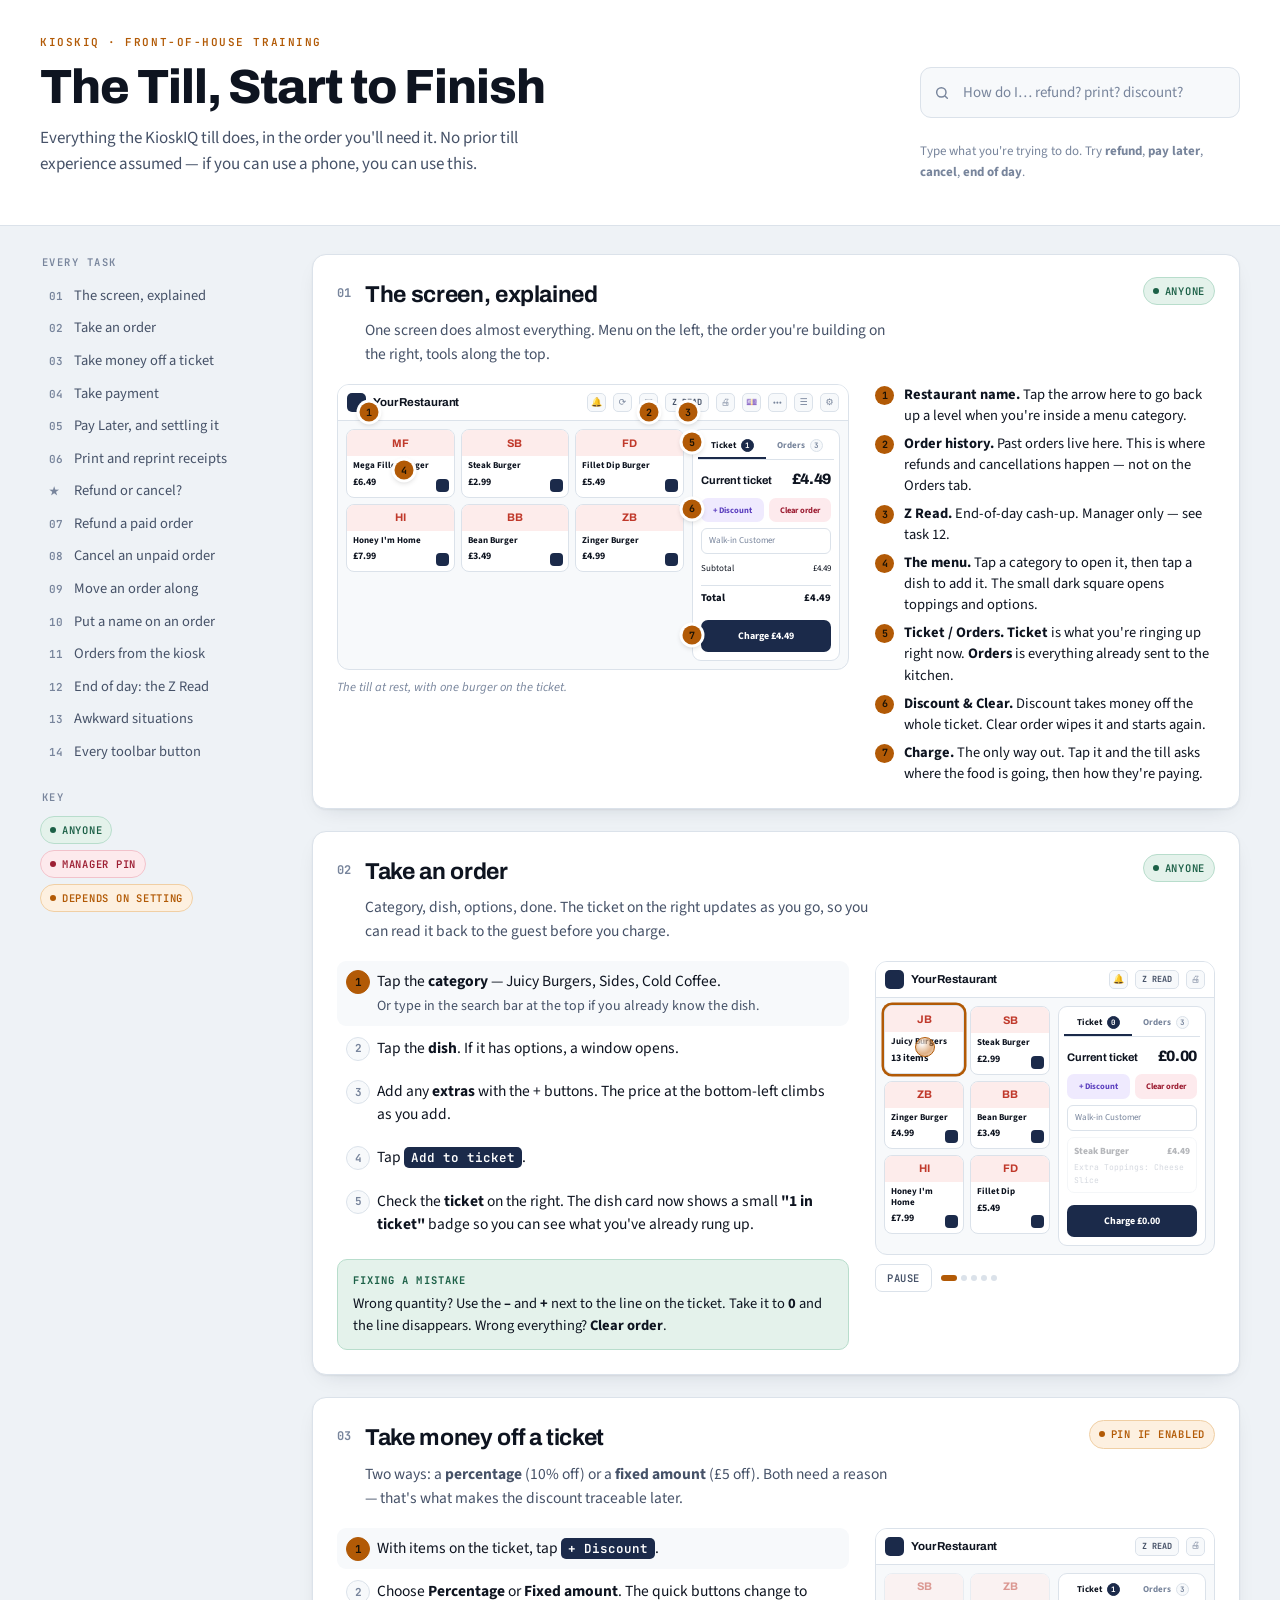
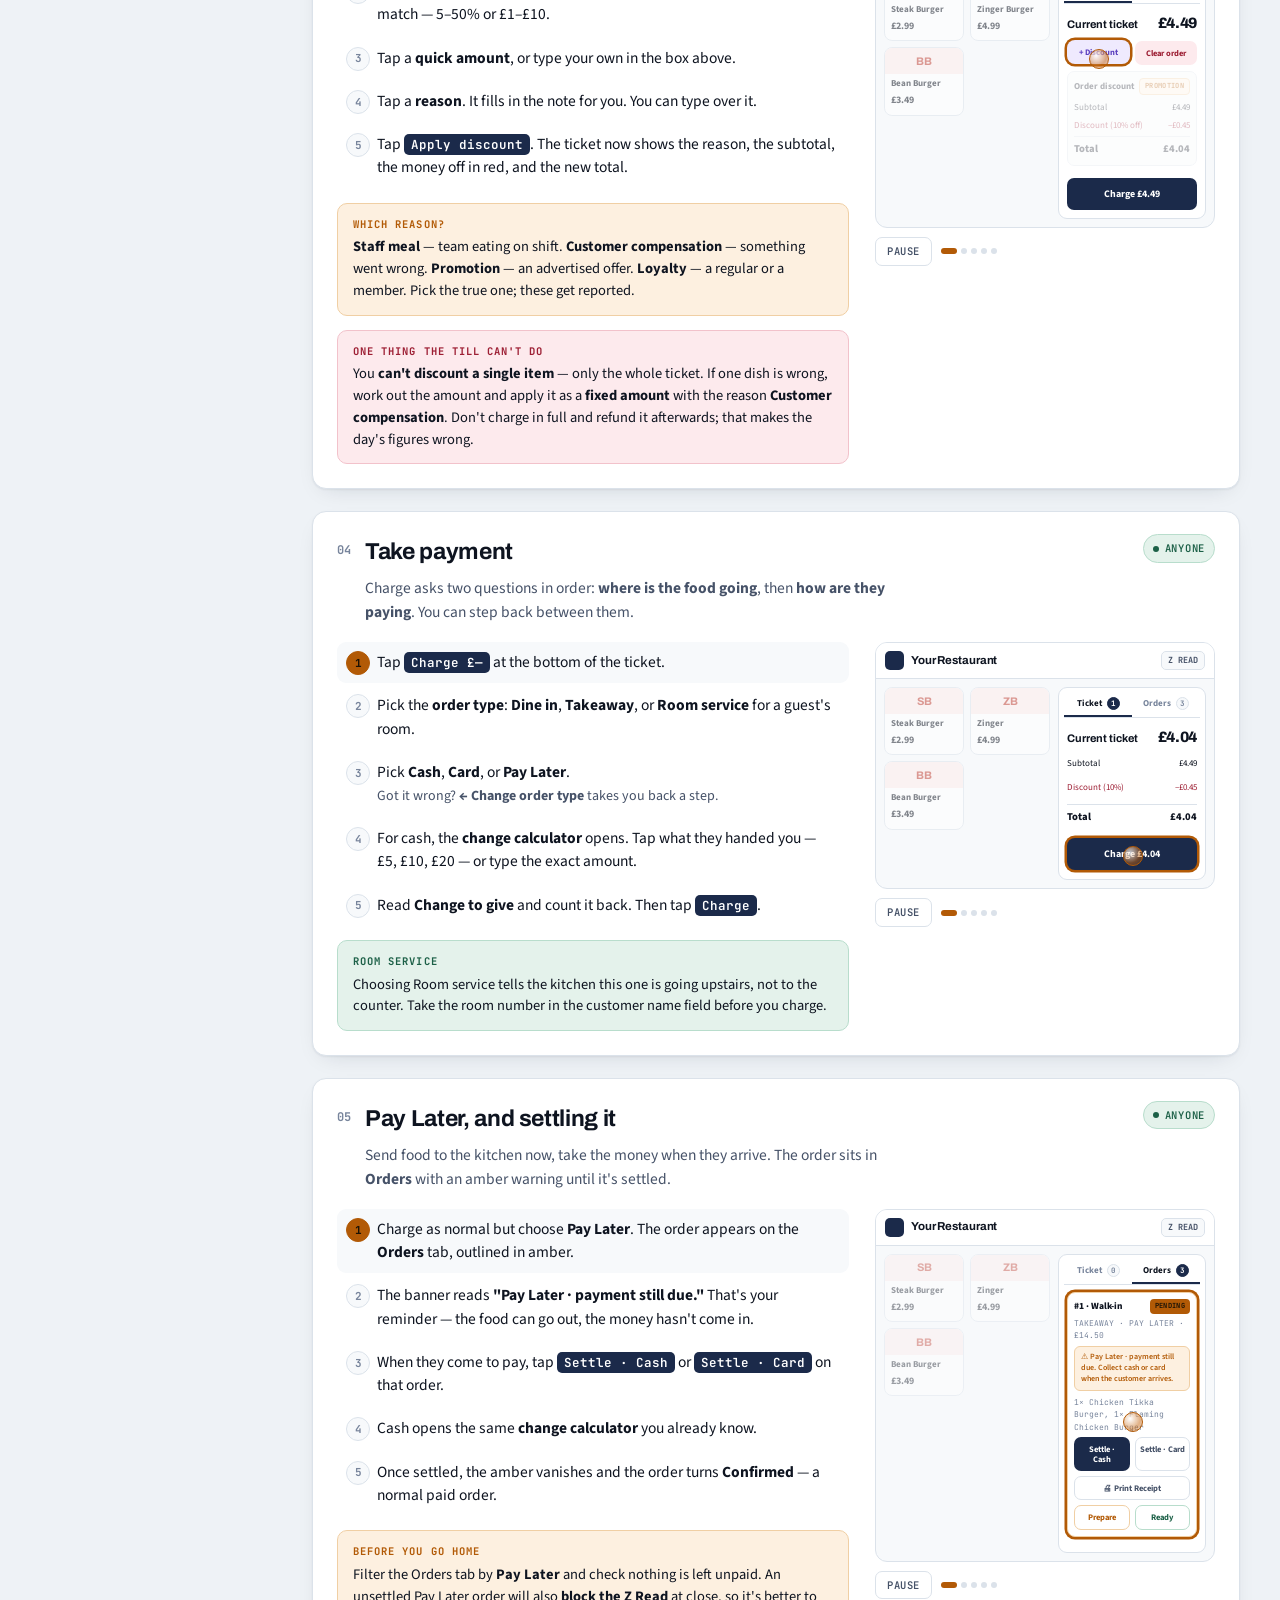
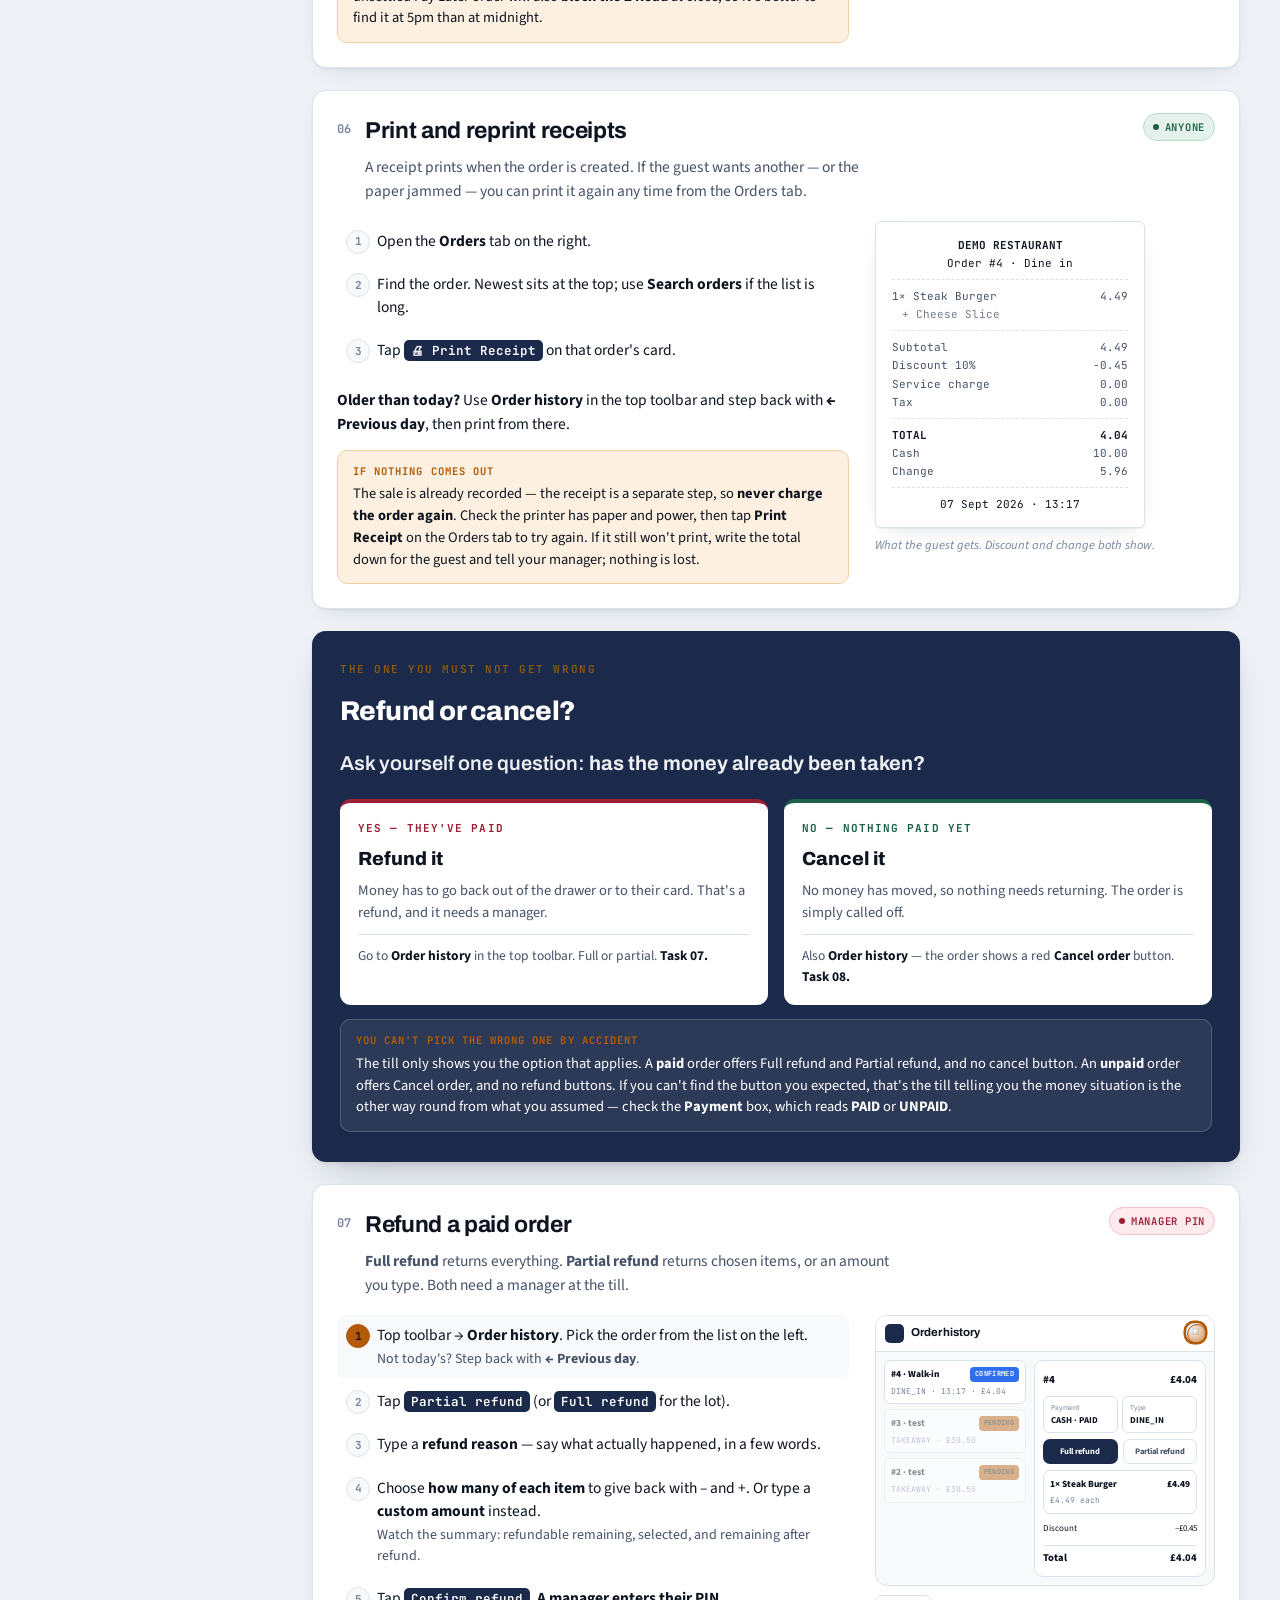
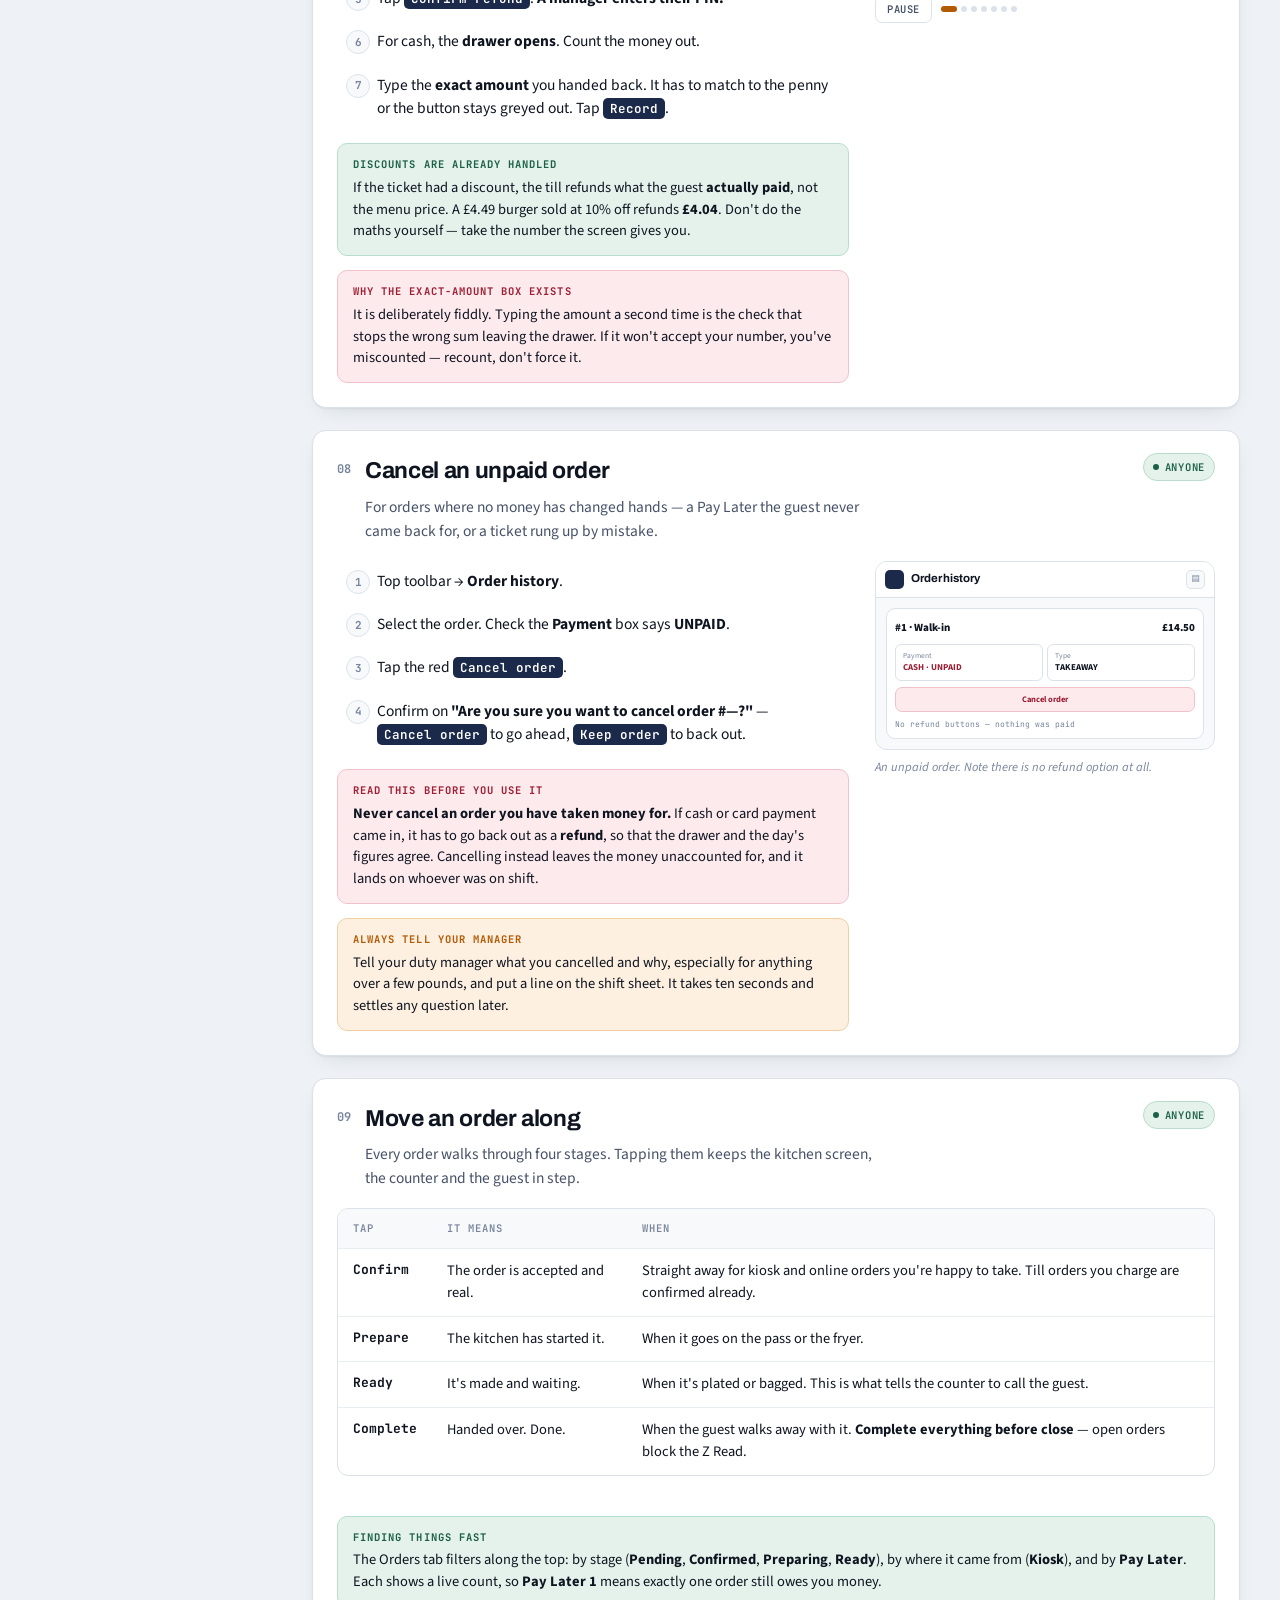
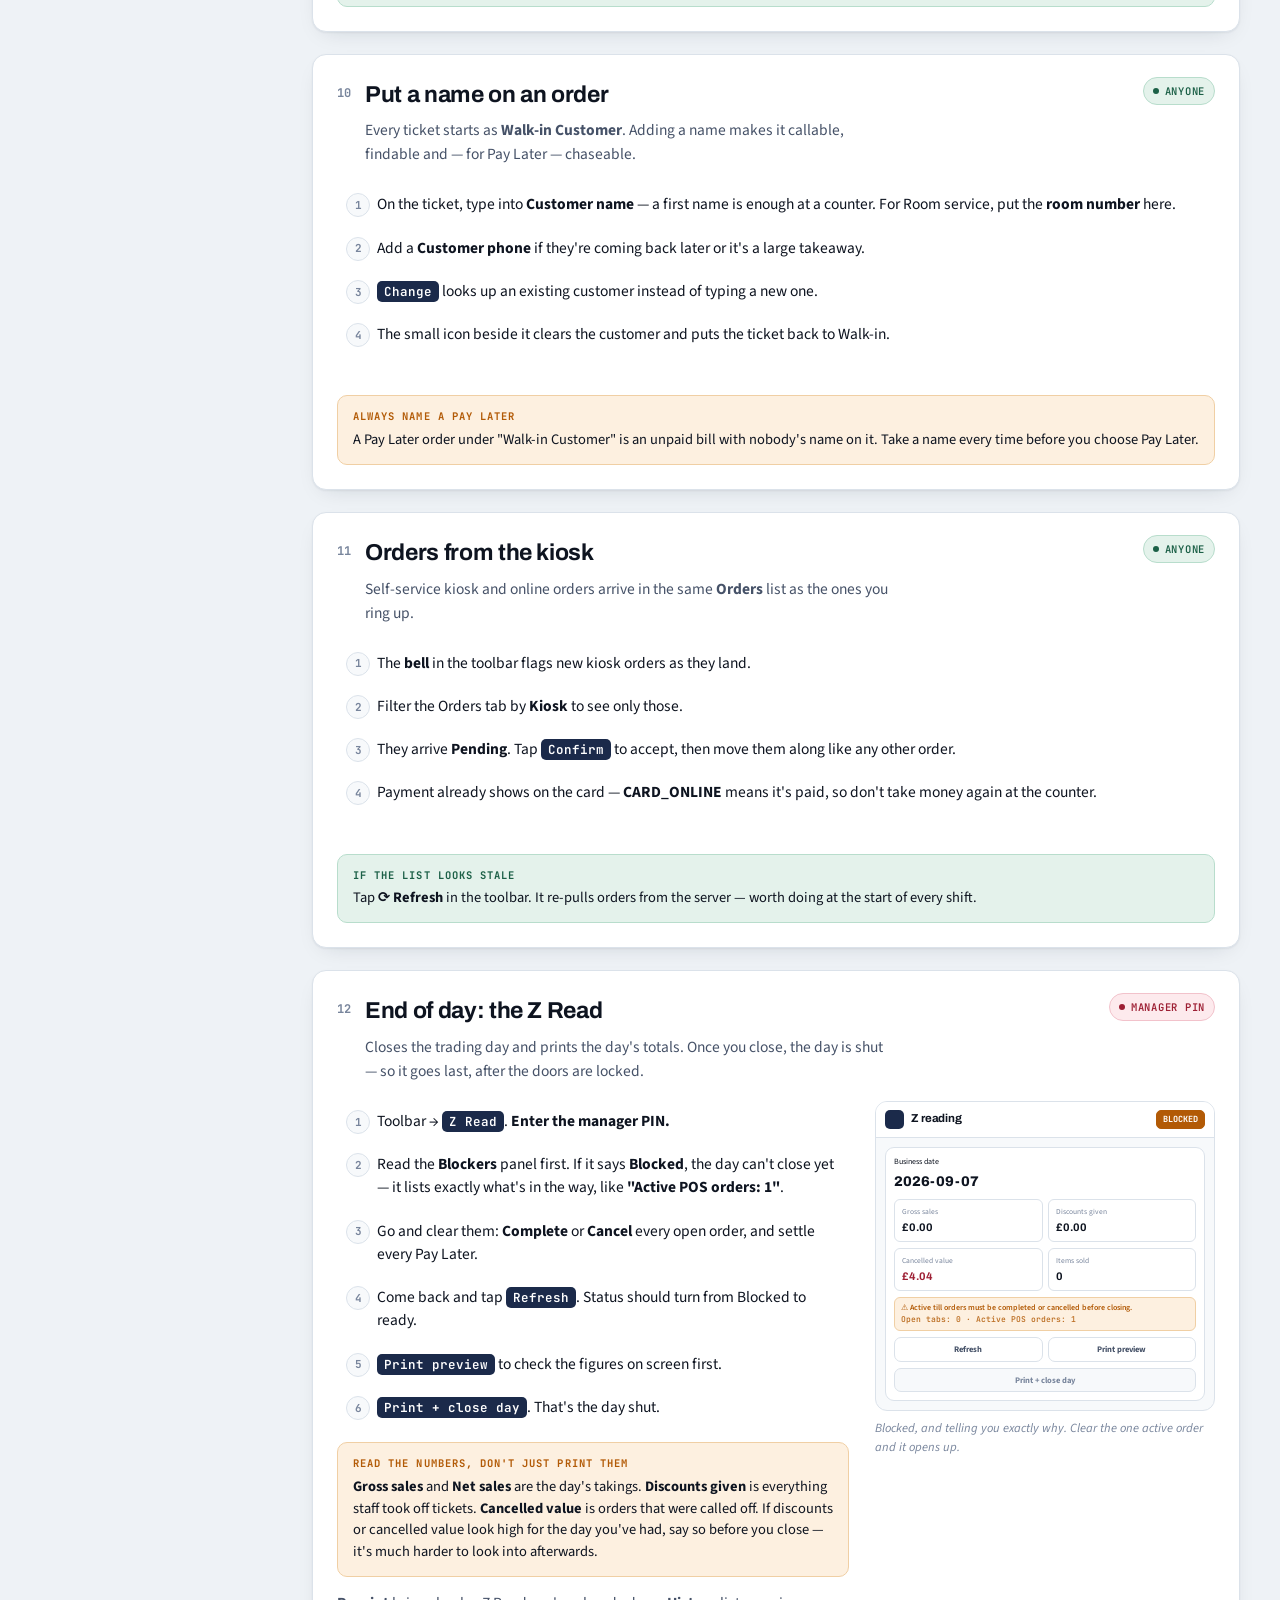
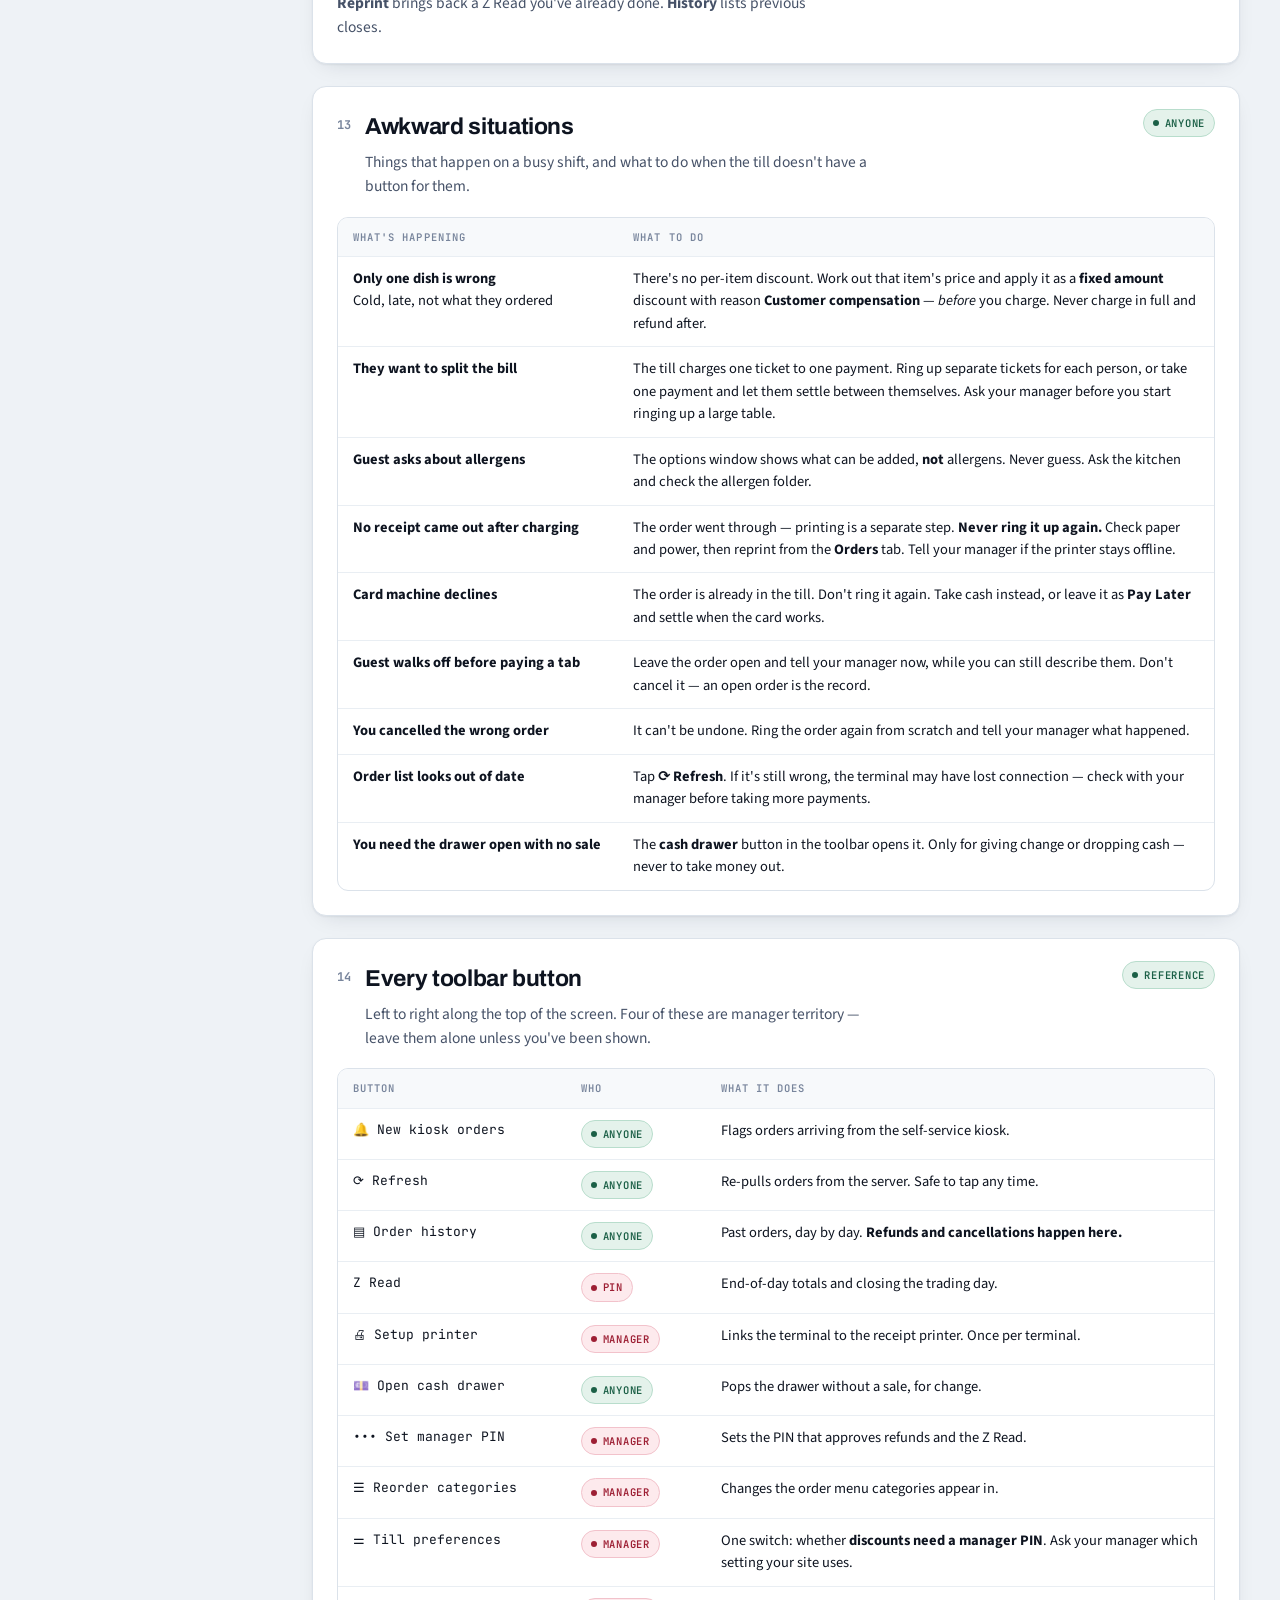
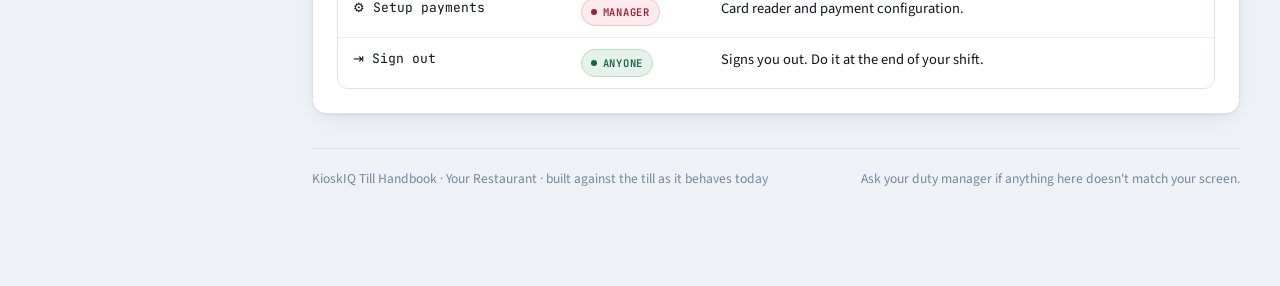
==== commit 20034cb9: "updated doc" ====
--- a/site/guides/till/index.html
+++ b/site/guides/till/index.html
@@ -897,8 +897,8 @@
           </ol>
           <p style="margin:16px 0 8px;font-size:15.5px"><b>Older than today?</b> Use <b>Order history</b> in the top toolbar and step back with <b>← Previous day</b>, then print from there.</p>
           <div class="note warn">
-            <span class="lbl">Start of shift</span>
-            If a print preview window appears on screen instead of paper coming out, the terminal hasn't been linked to the printer yet. Press <b>Esc</b> to clear it and tell your manager — it's a one-off setup under <b>Setup printer</b>, not something to work around all service.
+            <span class="lbl">If nothing comes out</span>
+            The sale is already recorded — the receipt is a separate step, so <b>never charge the order again</b>. Check the printer has paper and power, then tap <b>Print Receipt</b> on the Orders tab to try again. If it still won't print, write the total down for the guest and tell your manager; nothing is lost.
           </div>
         </div>
         <div>
@@ -1232,7 +1232,7 @@
               <tr><td><b>Only one dish is wrong</b><br>Cold, late, not what they ordered</td><td>There's no per-item discount. Work out that item's price and apply it as a <b>fixed amount</b> discount with reason <b>Customer compensation</b> — <i>before</i> you charge. Never charge in full and refund after.</td></tr>
               <tr><td><b>They want to split the bill</b></td><td>The till charges one ticket to one payment. Ring up separate tickets for each person, or take one payment and let them settle between themselves. Ask your manager before you start ringing up a large table.</td></tr>
               <tr><td><b>Guest asks about allergens</b></td><td>The options window shows what can be added, <b>not</b> allergens. Never guess. Ask the kitchen and check the allergen folder.</td></tr>
-              <tr><td><b>The screen has frozen after charging</b></td><td>It's usually a print preview sitting on top. Press <b>Esc</b>. If it keeps happening, the printer needs setting up — tell your manager.</td></tr>
+              <tr><td><b>No receipt came out after charging</b></td><td>The order went through — printing is a separate step. <b>Never ring it up again.</b> Check paper and power, then reprint from the <b>Orders</b> tab. Tell your manager if the printer stays offline.</td></tr>
               <tr><td><b>Card machine declines</b></td><td>The order is already in the till. Don't ring it again. Take cash instead, or leave it as <b>Pay Later</b> and settle when the card works.</td></tr>
               <tr><td><b>Guest walks off before paying a tab</b></td><td>Leave the order open and tell your manager now, while you can still describe them. Don't cancel it — an open order is the record.</td></tr>
               <tr><td><b>You cancelled the wrong order</b></td><td>It can't be undone. Ring the order again from scratch and tell your manager what happened.</td></tr>
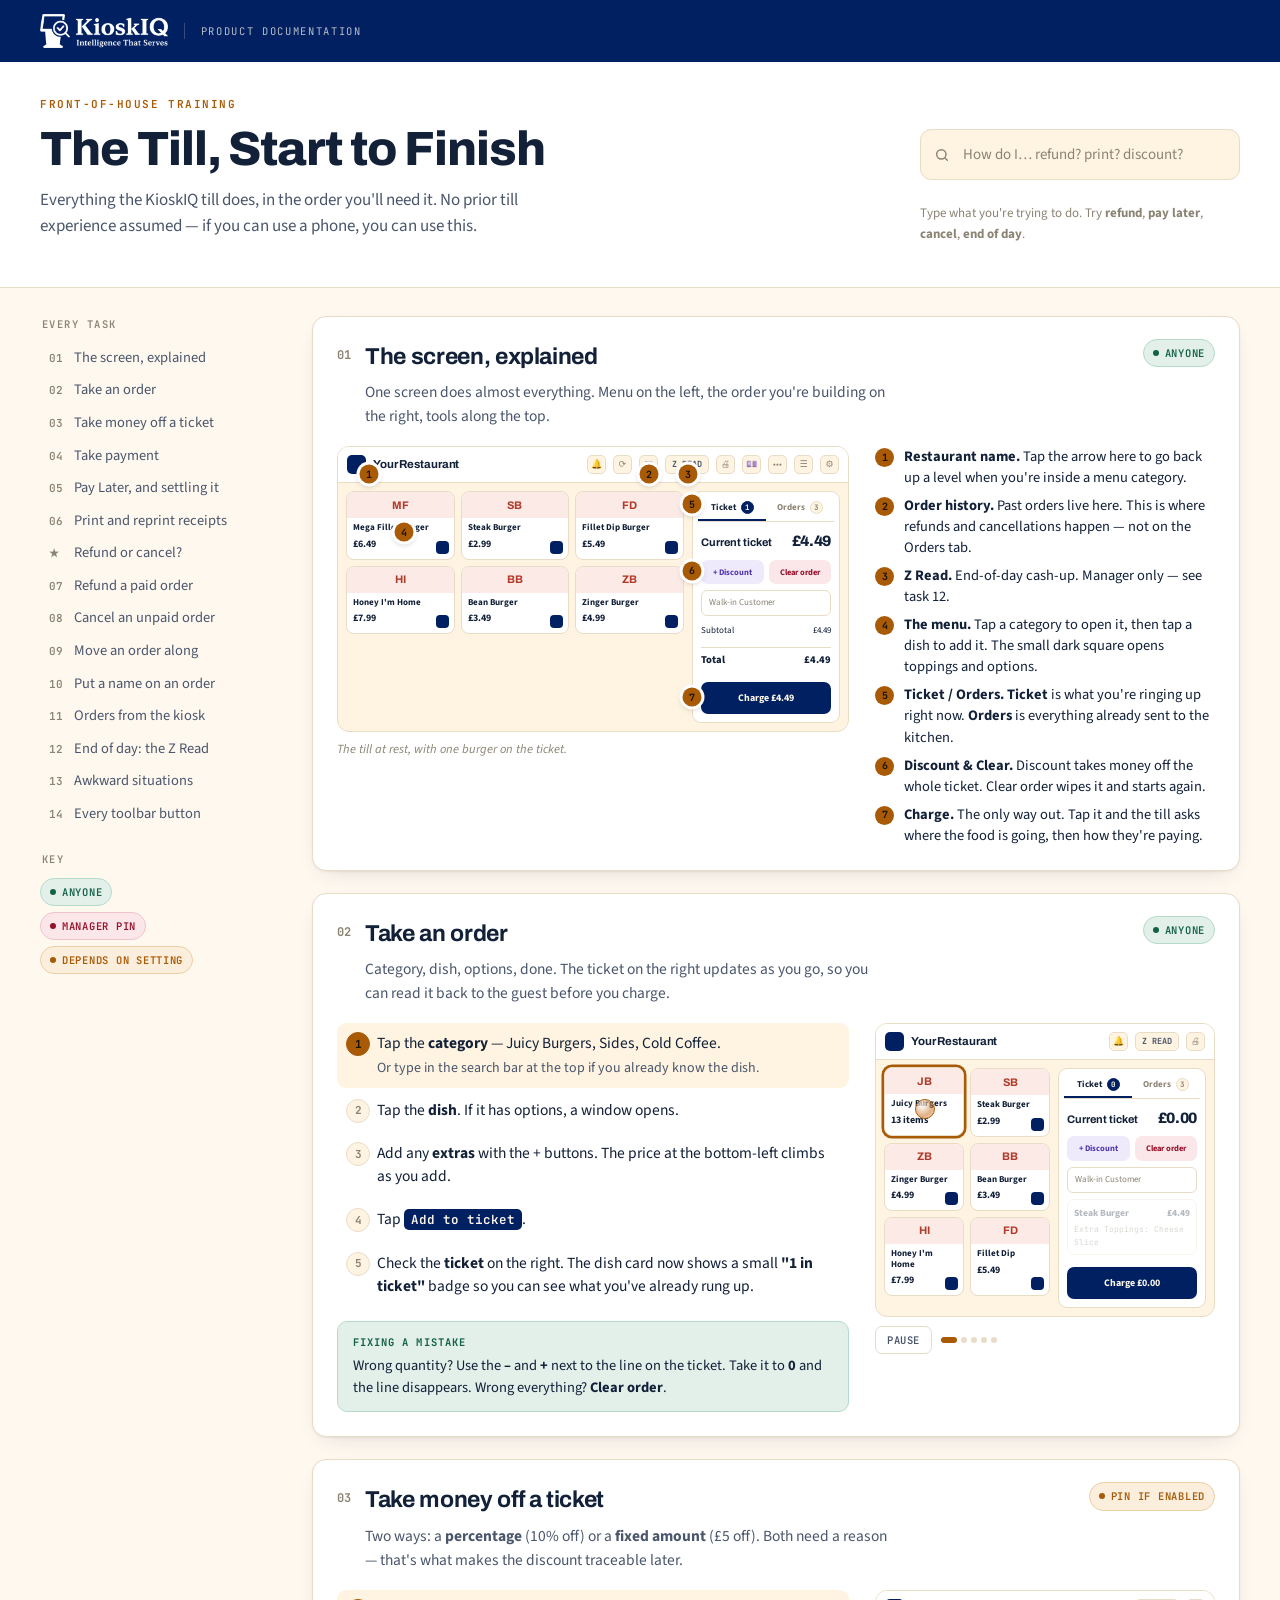
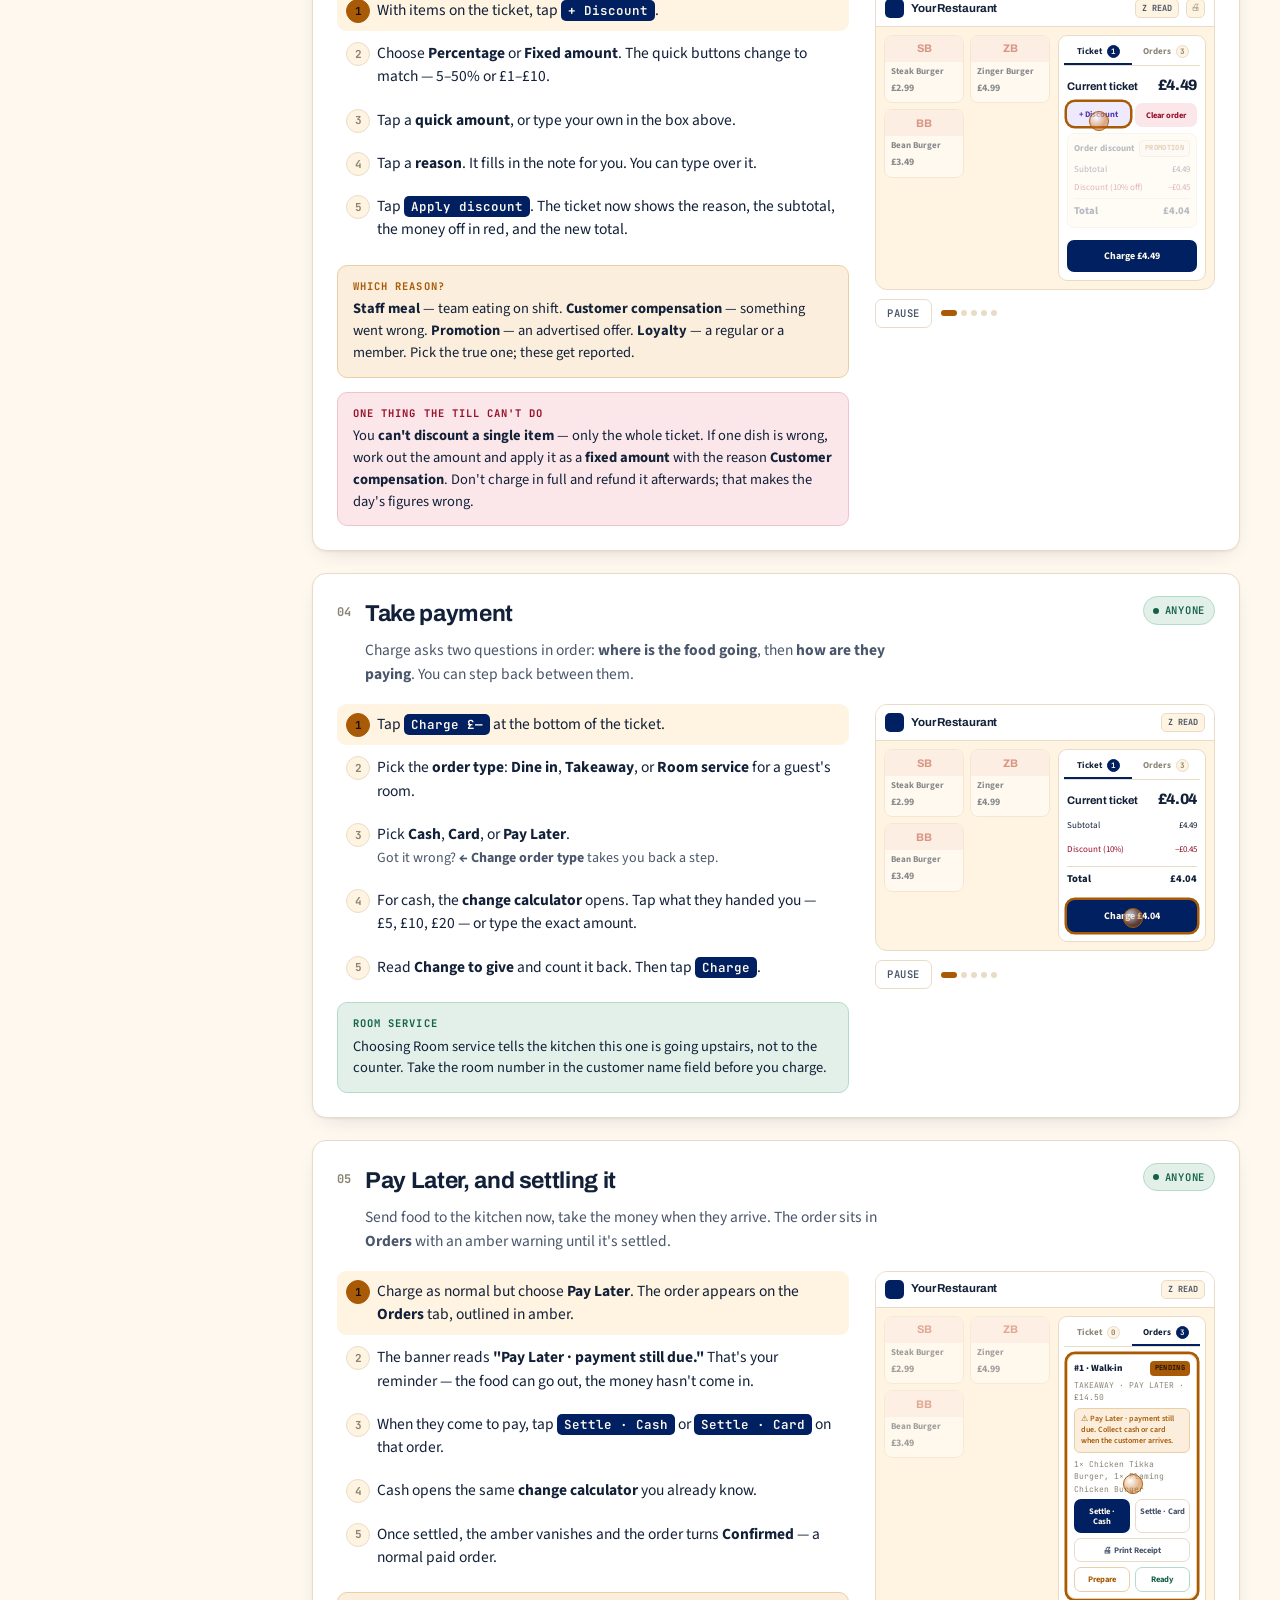
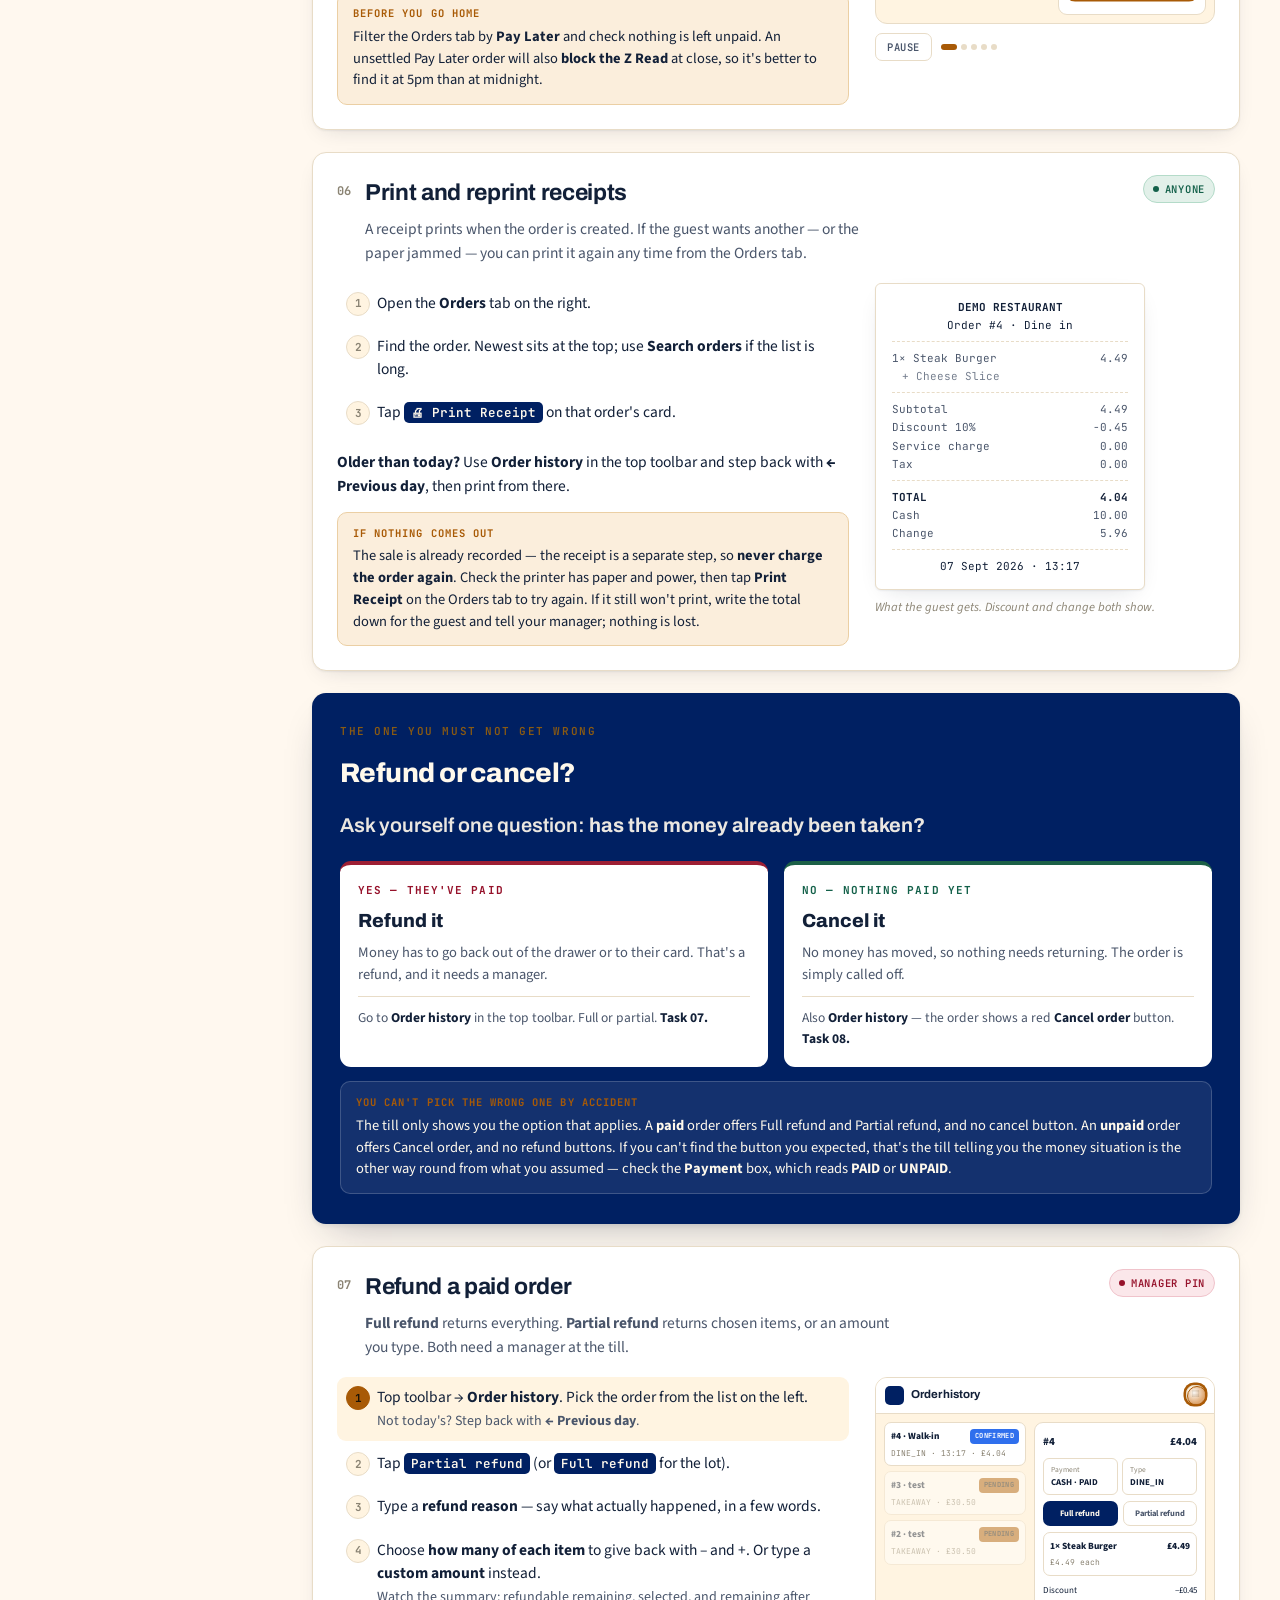
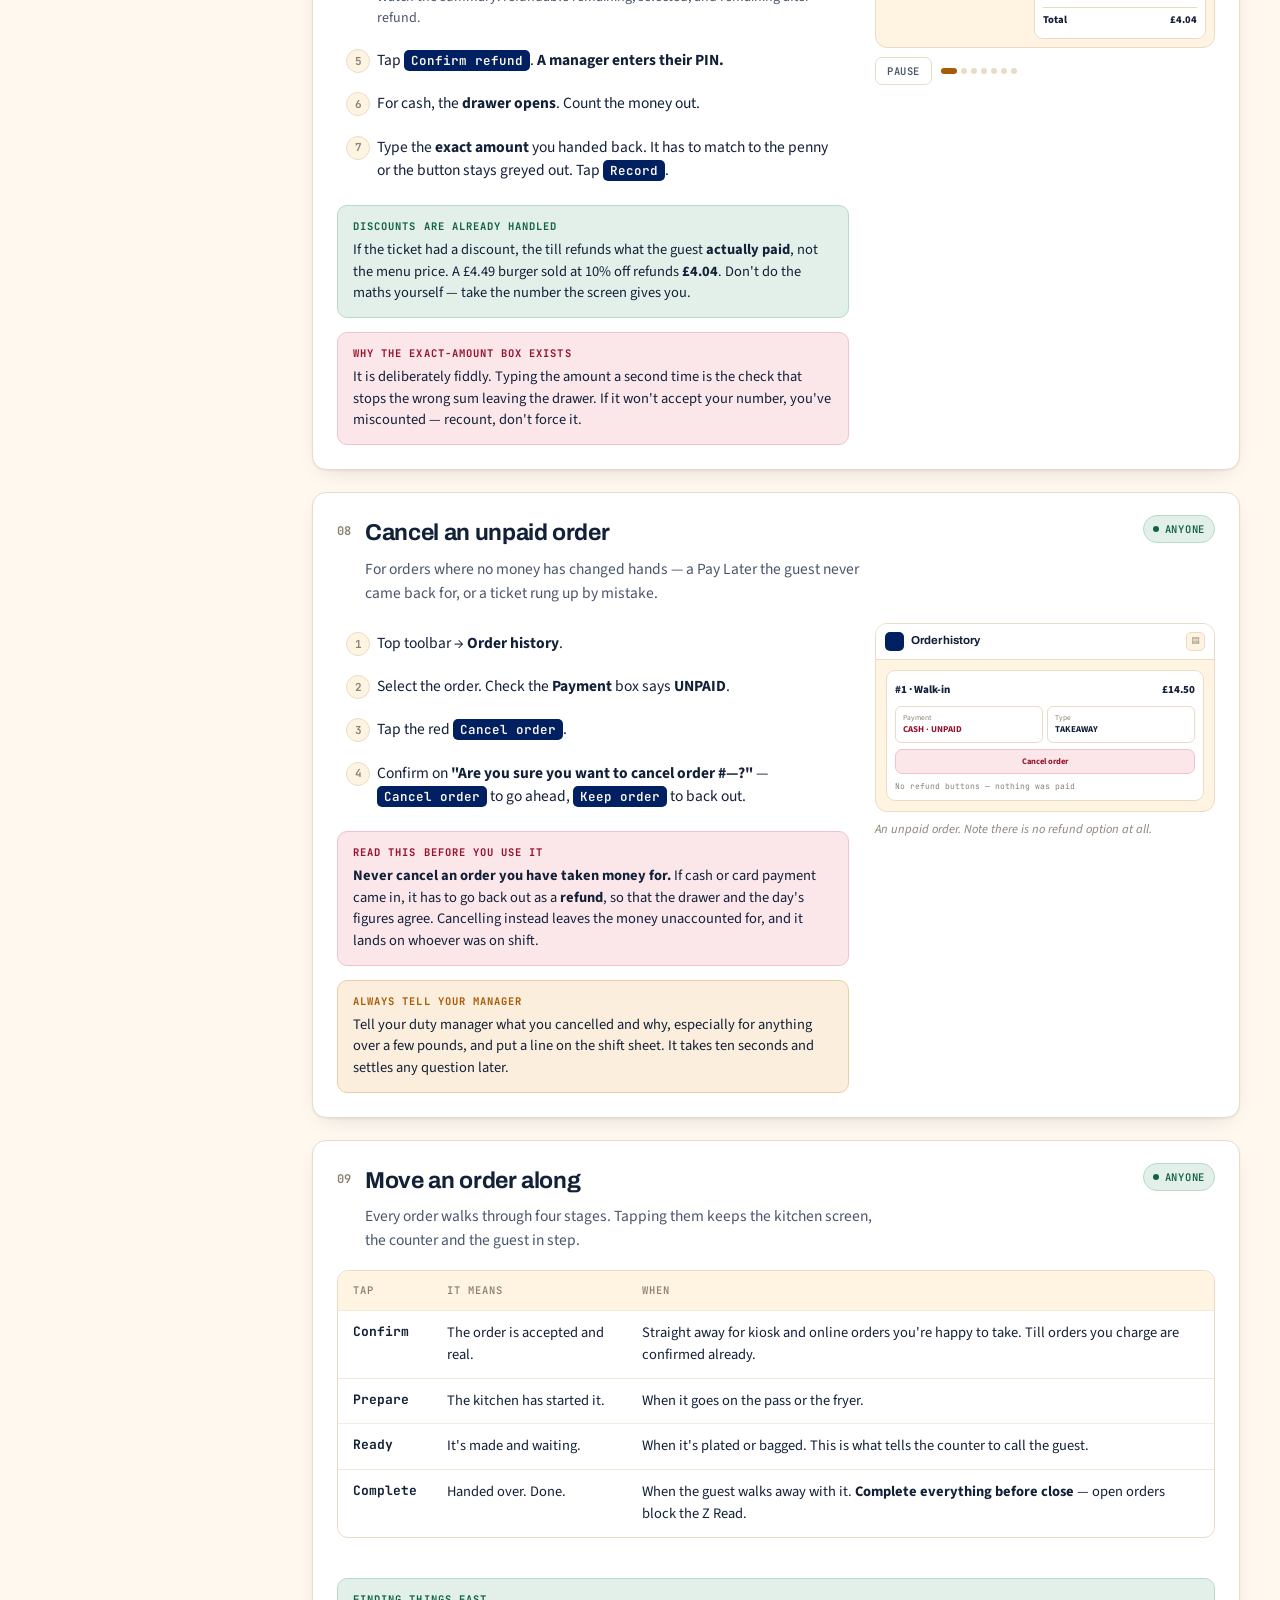
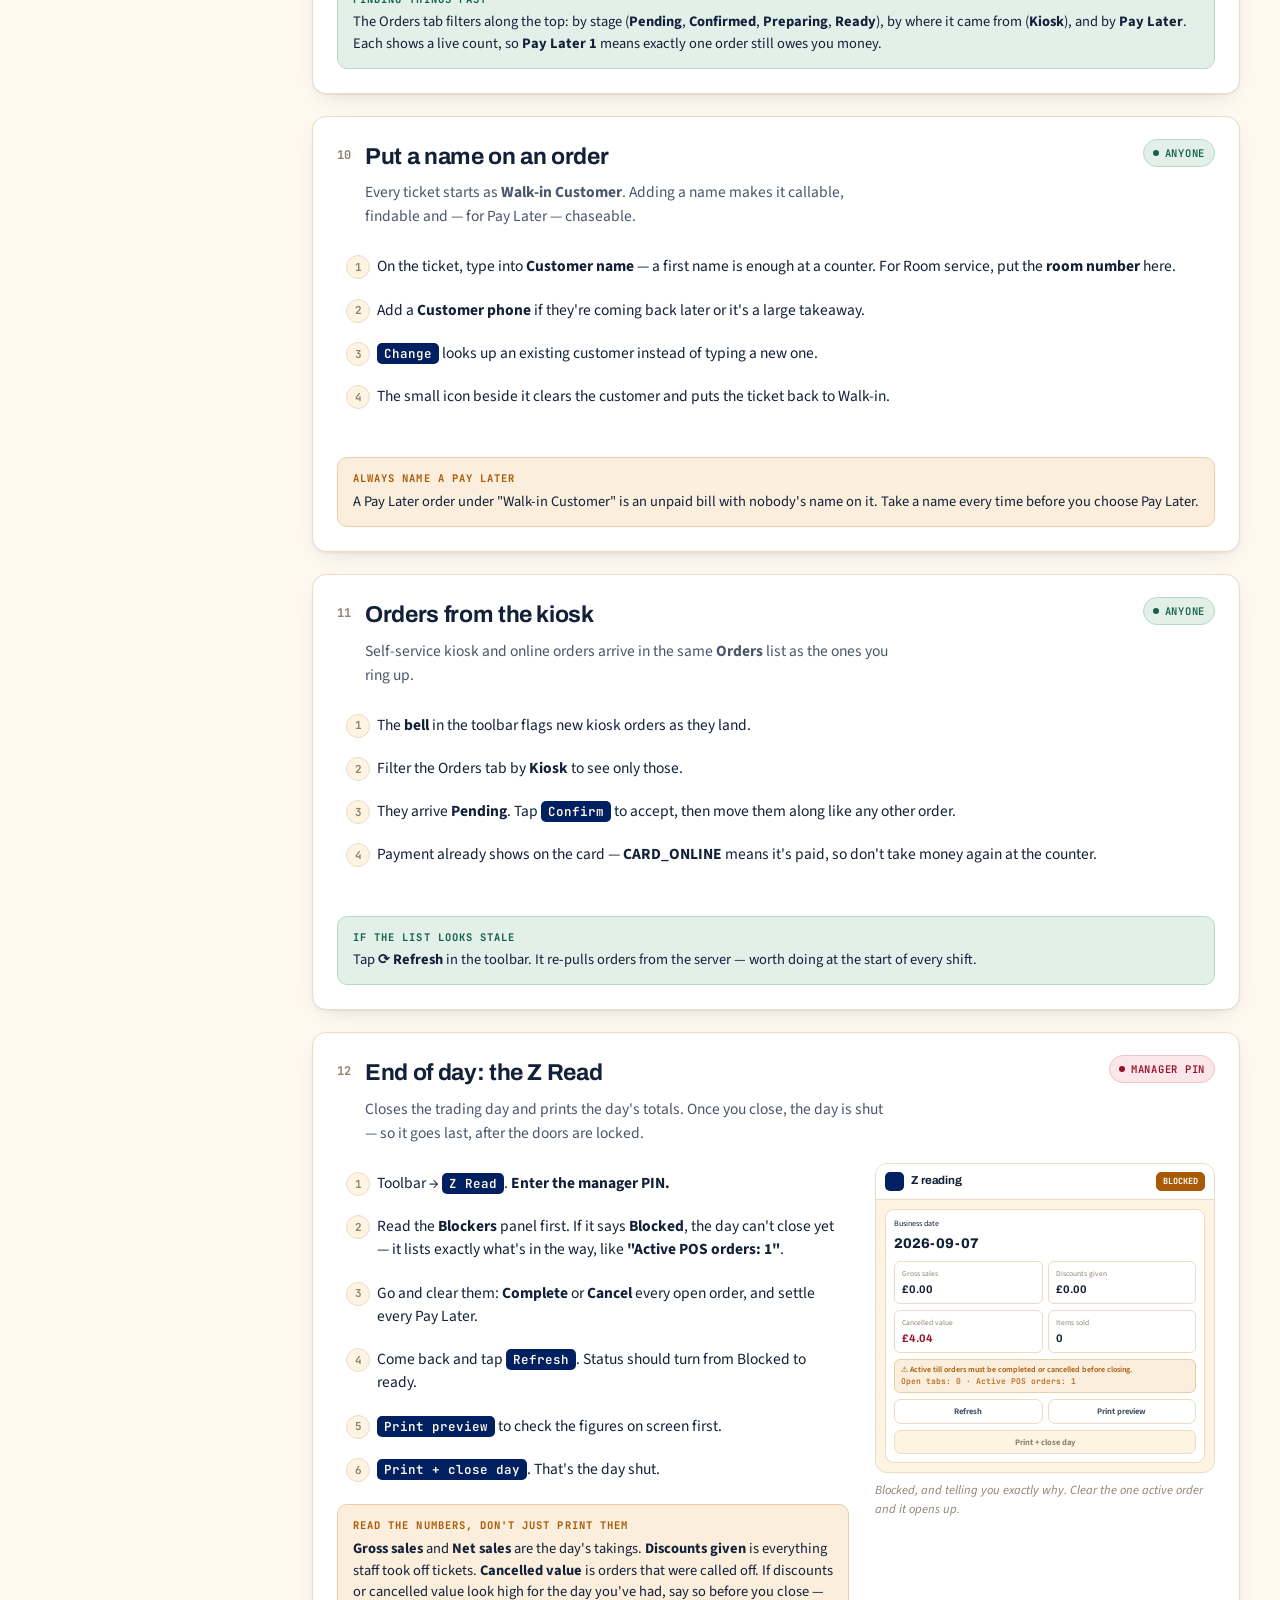
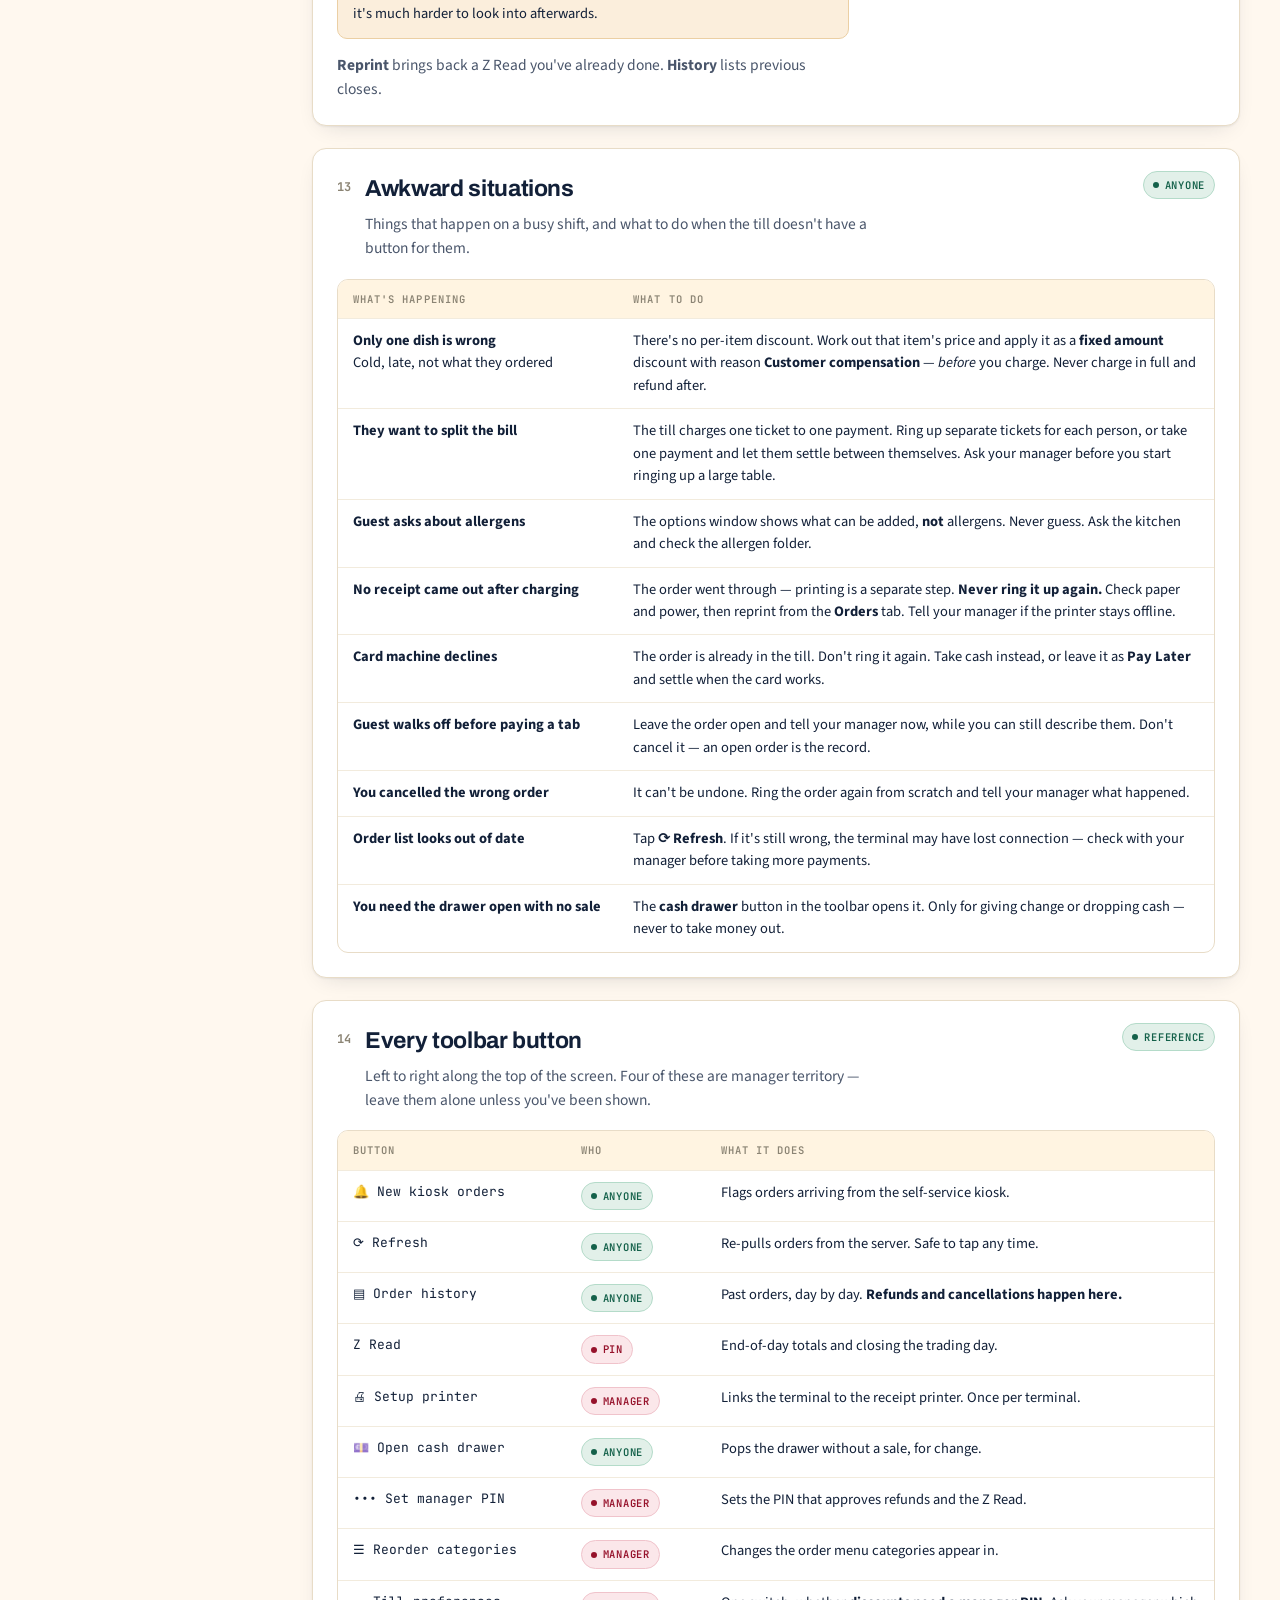
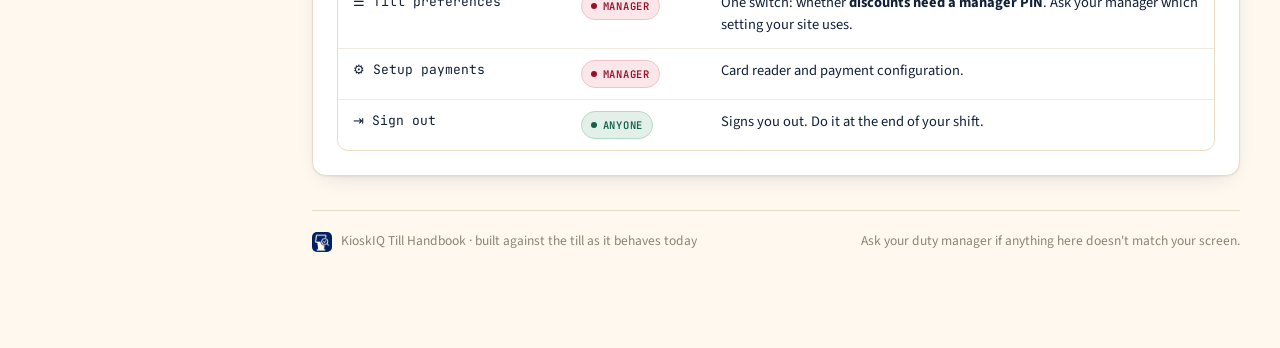
==== commit 6762ca53: "updated doc with branding" ====
--- a/site/guides/till/index.html
+++ b/site/guides/till/index.html
@@ -3,7 +3,7 @@
 <head>
 <meta charset="utf-8">
 <meta name="viewport" content="width=device-width, initial-scale=1">
-<link rel="icon" href="data:image/svg+xml,%3Csvg%20xmlns%3D%22http%3A%2F%2Fwww.w3.org%2F2000%2Fsvg%22%20viewBox%3D%220%200%2032%2032%22%3E%3Crect%20width%3D%2232%22%20height%3D%2232%22%20rx%3D%227%22%20fill%3D%22%231b2a4a%22%2F%3E%3Crect%20x%3D%229%22%20y%3D%227.5%22%20width%3D%2214%22%20height%3D%2217%22%20rx%3D%222%22%20fill%3D%22%23ffffff%22%2F%3E%3Crect%20x%3D%2211.5%22%20y%3D%2211.5%22%20width%3D%229%22%20height%3D%221.8%22%20fill%3D%22%231b2a4a%22%2F%3E%3Crect%20x%3D%2211.5%22%20y%3D%2215%22%20width%3D%229%22%20height%3D%221.8%22%20fill%3D%22%231b2a4a%22%2F%3E%3Crect%20x%3D%2211.5%22%20y%3D%2218.5%22%20width%3D%225%22%20height%3D%221.8%22%20fill%3D%22%23b25a06%22%2F%3E%3C%2Fsvg%3E">
+<link rel="icon" href="[data-uri]">
 <meta name="description" content="Step-by-step training guide for the KioskIQ till: taking orders, discounts, Pay Later, refunds, cancellations and end-of-day.">
 <meta name="robots" content="index,follow">
 <meta property="og:title" content="KioskIQ Till Handbook">
@@ -27,88 +27,93 @@
 <style>
 /* ---------- tokens: light is the base, both dark paths override ---------- */
 :root{
-  --paper:#eef2f6;
+  /* KioskIQ brand constants - these never flip with the theme, because the
+     logo artwork is cream on navy and has to stay legible on both. */
+  --brand:#002062;
+  --brand-ink:#FFF9EC;
+
+  --paper:#FFF8EF;
   --card:#ffffff;
-  --card-2:#f7f9fb;
-  --ink:#0e1420;
-  --ink-2:#465268;
-  --ink-3:#78859c;
-  --line:#dbe2ea;
-  --line-2:#e9eef3;
-  --navy:#1b2a4a;
-  --navy-ink:#ffffff;
-  --amber:#b25a06;
-  --amber-bg:#fdf0e0;
-  --amber-line:#f0cfa4;
-  --claret:#9d1f34;
-  --claret-bg:#fdeaed;
-  --claret-line:#f2c2cb;
-  --sage:#1c6047;
-  --sage-bg:#e4f2eb;
-  --sage-line:#b8ddcc;
-  --lilac:#5b3fbf;
-  --lilac-bg:#efeafe;
-  --shadow:0 1px 2px rgba(16,26,44,.06),0 8px 24px -12px rgba(16,26,44,.18);
-  --shadow-lift:0 2px 4px rgba(16,26,44,.08),0 18px 40px -18px rgba(16,26,44,.30);
+  --card-2:#FFF4E1;
+  --ink:#122038;
+  --ink-2:#4a566b;
+  --ink-3:#8b8474;
+  --line:#e8dcc7;
+  --line-2:#f2ebdd;
+  --navy:#002062;
+  --navy-ink:#FFF9EC;
+  --amber:#a85a06;
+  --amber-bg:#fbeedc;
+  --amber-line:#ebcfa4;
+  --claret:#96122b;
+  --claret-bg:#fbe7ea;
+  --claret-line:#f0c3cb;
+  --sage:#14614a;
+  --sage-bg:#e2f0e9;
+  --sage-line:#b4dbc9;
+  --lilac:#4f36ad;
+  --lilac-bg:#eeeafc;
+  --shadow:0 1px 2px rgba(18,32,56,.06),0 8px 24px -12px rgba(18,32,56,.20);
+  --shadow-lift:0 2px 4px rgba(18,32,56,.08),0 18px 40px -18px rgba(18,32,56,.32);
   --radius:14px;
-  --tile:#fdeceb;
-  --tile-ink:#c0392b;
+  --tile:#fceae7;
+  --tile-ink:#b23a2b;
 }
 @media (prefers-color-scheme:dark){
   :root:not([data-theme="light"]){
-    --paper:#0b0f16;
-    --card:#141a25;
-    --card-2:#1a222f;
-    --ink:#e9edf3;
-    --ink-2:#a3b0c4;
-    --ink-3:#7c8AA0;
-    --line:#28323f;
-    --line-2:#212a36;
-    --navy:#c9d8f5;
-    --navy-ink:#0e1420;
-    --amber:#e79a45;
-    --amber-bg:#2c1f10;
-    --amber-line:#54391a;
-    --claret:#f0899c;
-    --claret-bg:#2c1219;
-    --claret-line:#552430;
-    --sage:#63c79c;
-    --sage-bg:#0f2820;
-    --sage-line:#1e4a38;
+    --paper:#070c1a;
+    --card:#0f1830;
+    --card-2:#16203c;
+    --ink:#eaedf5;
+    --ink-2:#a6b2c9;
+    --ink-3:#7c88a0;
+    --line:#22304f;
+    --line-2:#1b2743;
+    --navy:#b9ccf2;
+    --navy-ink:#04102b;
+    --amber:#e7a052;
+    --amber-bg:#2b1d0d;
+    --amber-line:#513715;
+    --claret:#f08aa0;
+    --claret-bg:#2c121a;
+    --claret-line:#552431;
+    --sage:#5fc79c;
+    --sage-bg:#0d2620;
+    --sage-line:#1d4936;
     --lilac:#b9a6f5;
-    --lilac-bg:#211a35;
+    --lilac-bg:#1d1a35;
     --shadow:0 1px 2px rgba(0,0,0,.5),0 8px 24px -12px rgba(0,0,0,.7);
     --shadow-lift:0 2px 4px rgba(0,0,0,.5),0 18px 40px -18px rgba(0,0,0,.8);
-    --tile:#2a1a1c;
-    --tile-ink:#e58a80;
+    --tile:#2a1c1e;
+    --tile-ink:#e38c80;
   }
 }
 :root[data-theme="dark"]{
-  --paper:#0b0f16;
-  --card:#141a25;
-  --card-2:#1a222f;
-  --ink:#e9edf3;
-  --ink-2:#a3b0c4;
-  --ink-3:#7c8AA0;
-  --line:#28323f;
-  --line-2:#212a36;
-  --navy:#c9d8f5;
-  --navy-ink:#0e1420;
-  --amber:#e79a45;
-  --amber-bg:#2c1f10;
-  --amber-line:#54391a;
-  --claret:#f0899c;
-  --claret-bg:#2c1219;
-  --claret-line:#552430;
-  --sage:#63c79c;
-  --sage-bg:#0f2820;
-  --sage-line:#1e4a38;
+  --paper:#070c1a;
+  --card:#0f1830;
+  --card-2:#16203c;
+  --ink:#eaedf5;
+  --ink-2:#a6b2c9;
+  --ink-3:#7c88a0;
+  --line:#22304f;
+  --line-2:#1b2743;
+  --navy:#b9ccf2;
+  --navy-ink:#04102b;
+  --amber:#e7a052;
+  --amber-bg:#2b1d0d;
+  --amber-line:#513715;
+  --claret:#f08aa0;
+  --claret-bg:#2c121a;
+  --claret-line:#552431;
+  --sage:#5fc79c;
+  --sage-bg:#0d2620;
+  --sage-line:#1d4936;
   --lilac:#b9a6f5;
-  --lilac-bg:#211a35;
+  --lilac-bg:#1d1a35;
   --shadow:0 1px 2px rgba(0,0,0,.5),0 8px 24px -12px rgba(0,0,0,.7);
   --shadow-lift:0 2px 4px rgba(0,0,0,.5),0 18px 40px -18px rgba(0,0,0,.8);
-  --tile:#2a1a1c;
-  --tile-ink:#e58a80;
+  --tile:#2a1c1e;
+  --tile-ink:#e38c80;
 }
 
 *{box-sizing:border-box}
@@ -128,6 +133,25 @@
 .wrap{max-width:1240px;margin:0 auto;padding:0 20px 96px}
 
 /* ---------- masthead ---------- */
+/* Brand strip. The logo artwork is cream on transparent, so it always sits
+   on the fixed brand navy rather than a themed surface. */
+.brandbar{background:var(--brand);color:var(--brand-ink)}
+.brandbar-in{
+  max-width:1240px;margin:0 auto;padding:14px 20px;
+  display:flex;align-items:center;gap:16px;flex-wrap:wrap;
+}
+.brand-logo{height:34px;width:auto;display:block;flex:0 0 auto}
+.brandbar-tag{
+  font-family:"JetBrains Mono",ui-monospace,monospace;
+  font-size:10.5px;letter-spacing:.16em;text-transform:uppercase;
+  opacity:.72;padding-left:16px;border-left:1px solid rgba(255,249,236,.28);
+}
+@media (max-width:560px){
+  .brand-logo{height:27px}
+  .brandbar-tag{padding-left:0;border-left:0;font-size:9.5px;letter-spacing:.13em}
+  .brandbar-in{gap:10px;padding:12px 14px}
+}
+
 .mast{
   border-bottom:1px solid var(--line);
   background:var(--card);
@@ -156,10 +180,85 @@
 
 /* ---------- layout ---------- */
 .cols{display:grid;grid-template-columns:236px minmax(0,1fr);gap:36px;align-items:start}
-@media (max-width:900px){.cols{grid-template-columns:1fr;gap:20px}}
+/* grid items default to min-width:auto, which lets wide content (the
+   reference tables) push the track past the viewport instead of scrolling
+   inside its own container. minmax(0,…) plus min-width:0 is what actually
+   holds the page to the screen. */
+.cols>*{min-width:0}
+@media (max-width:900px){.cols{grid-template-columns:minmax(0,1fr);gap:20px}}
 
 .rail{position:sticky;top:18px}
-@media (max-width:900px){.rail{position:static}}
+.mobile-bar,.scrim,.drawer-top{display:none}
+
+@media (max-width:900px){
+  /* A slim sticky bar keeps the menu within reach at any scroll position,
+     rather than only at the top of the page. */
+  .mobile-bar{
+    display:flex;align-items:center;gap:12px;
+    position:sticky;top:0;z-index:60;
+    padding:8px 14px;min-height:54px;
+    background:color-mix(in srgb,var(--card) 92%,transparent);
+    -webkit-backdrop-filter:blur(10px);backdrop-filter:blur(10px);
+    border-bottom:1px solid var(--line);
+  }
+  .burger{
+    flex:0 0 auto;width:44px;height:44px;border-radius:10px;cursor:pointer;
+    background:var(--card);border:1px solid var(--line);color:var(--ink);
+    display:grid;place-content:center;gap:4px;padding:0;
+  }
+  .burger span{
+    display:block;width:19px;height:2.2px;border-radius:2px;background:currentColor;
+    transition:transform .24s ease,opacity .18s ease;
+  }
+  body.nav-open .burger span:nth-child(1){transform:translateY(6.2px) rotate(45deg)}
+  body.nav-open .burger span:nth-child(2){opacity:0}
+  body.nav-open .burger span:nth-child(3){transform:translateY(-6.2px) rotate(-45deg)}
+  .mobile-bar-mark{
+    width:28px;height:28px;border-radius:7px;flex:0 0 auto;display:block;
+  }
+  .mobile-bar-title{
+    font-family:Archivo,sans-serif;font-weight:700;font-size:15.5px;
+    letter-spacing:-.01em;white-space:nowrap;overflow:hidden;text-overflow:ellipsis;
+  }
+
+  .scrim{
+    display:block;position:fixed;inset:0;z-index:65;
+    background:rgba(8,12,20,.5);opacity:0;pointer-events:none;
+    transition:opacity .26s ease;
+  }
+  body.nav-open .scrim{opacity:1;pointer-events:auto}
+  body.nav-open{overflow:hidden}
+
+  .rail{
+    position:fixed;top:0;left:0;bottom:0;width:min(302px,86vw);
+    z-index:70;overflow-y:auto;-webkit-overflow-scrolling:touch;
+    background:var(--card);border-right:1px solid var(--line);
+    box-shadow:var(--shadow-lift);
+    padding:0 14px 24px;
+    transform:translateX(-103%);
+    transition:transform .26s cubic-bezier(.3,.8,.3,1);
+    visibility:hidden;
+  }
+  body.nav-open .rail{transform:none;visibility:visible}
+  .drawer-top{
+    display:flex;align-items:center;justify-content:space-between;gap:10px;
+    position:sticky;top:0;background:var(--card);z-index:1;
+    padding:16px 0 12px;margin-bottom:2px;border-bottom:1px solid var(--line);
+  }
+  .drawer-title{font-family:Archivo,sans-serif;font-weight:700;font-size:16px}
+  .drawer-close{
+    width:38px;height:38px;border-radius:9px;cursor:pointer;flex:0 0 auto;
+    background:var(--card-2);border:1px solid var(--line);color:var(--ink-2);
+    font-size:19px;line-height:1;display:grid;place-content:center;padding:0;
+  }
+  .rail h4{margin-top:16px}
+  .rail a{min-height:44px;align-items:center;font-size:15.5px}
+}
+@media (max-width:900px) and (prefers-reduced-motion:reduce){
+  .rail{transition:none}
+  .scrim{transition:none}
+  .burger span{transition:none}
+}
 .rail h4{
   font-family:"JetBrains Mono",ui-monospace,monospace;font-size:10.5px;letter-spacing:.14em;
   text-transform:uppercase;color:var(--ink-3);font-weight:600;margin:0 0 10px 2px;
@@ -190,8 +289,9 @@
 .task-t h2{font-size:23px;font-weight:700;letter-spacing:-.015em}
 .task-t p{margin:6px 0 0;color:var(--ink-2);font-size:15.5px;max-width:66ch}
 .task-body{padding:18px 24px 24px;display:grid;grid-template-columns:minmax(0,1fr) minmax(0,340px);gap:26px;align-items:start}
-@media (max-width:820px){.task-body{grid-template-columns:1fr}}
-.task-body.solo{grid-template-columns:1fr}
+.task-body>*{min-width:0}
+@media (max-width:820px){.task-body{grid-template-columns:minmax(0,1fr)}}
+.task-body.solo{grid-template-columns:minmax(0,1fr)}
 
 .chip{
   display:inline-flex;align-items:center;gap:6px;font-family:"JetBrains Mono",monospace;
@@ -405,6 +505,24 @@
   padding:5px 11px;border-radius:7px;cursor:pointer;
 }
 .flow-ctl button:hover{border-color:var(--amber);color:var(--amber)}
+@media (max-width:560px){
+  /* The till mock-ups are annotated diagrams: the numbered pins are placed
+     as percentages of the mock-up, so squashing it would slide every pin off
+     its target. Instead it keeps its width and scrolls inside its own box. */
+  .task-body>div{overflow-x:auto}
+  .till{min-width:342px}
+  .till{font-size:12.8px}
+  .till .mi .mn{font-size:9.6px}
+  .till .mi .mp{font-size:10.6px}
+  .till .row,.till .om,.till .ordbox{font-size:9.4px}
+  .flow-ctl button{min-height:40px;padding:8px 14px}
+  .pips i{height:8px;width:8px}
+  .pips i.on{width:18px}
+  .task-h{padding:18px 16px 0}
+  .task-body{padding:16px 16px 20px}
+  .task-t h2{font-size:21px}
+  .wrap{padding:0 14px 72px}
+}
 .pips{display:flex;gap:4px}
 .pips i{width:6px;height:6px;border-radius:50%;background:var(--line);display:block;transition:background .3s,width .3s}
 .pips i.on{background:var(--amber);width:16px;border-radius:3px}
@@ -439,6 +557,7 @@
 .decide{
   background:var(--navy);color:var(--navy-ink);border-radius:var(--radius);
   padding:30px 28px;margin-bottom:22px;box-shadow:var(--shadow-lift);
+  scroll-margin-top:18px;
 }
 .decide .eyebrow{color:var(--amber)}
 :root[data-theme="dark"] .decide .eyebrow,:root:not([data-theme="light"]) .decide .eyebrow{color:#8a5a12}
@@ -470,8 +589,31 @@
 .branch .where b{color:var(--ink);font-weight:700}
 
 /* ---------- reference table ---------- */
-.tablewrap{overflow-x:auto;border:1px solid var(--line);border-radius:11px;background:var(--card)}
+.tablewrap{overflow-x:auto;max-width:100%;border:1px solid var(--line);border-radius:11px;background:var(--card);-webkit-overflow-scrolling:touch}
 table{border-collapse:collapse;width:100%;min-width:520px;font-size:14.5px}
+/* On a phone a three-column reference table can only scroll sideways, which
+   hides the last column with no cue that it is there. Below 560px each row
+   becomes its own block with the column name printed above each value. */
+@media (max-width:560px){
+  .tablewrap{overflow-x:visible;border:0;background:transparent;border-radius:0}
+  table{min-width:0;width:100%;display:block;font-size:15px}
+  thead{display:none}
+  tbody{display:block}
+  tbody tr{
+    display:block;background:var(--card);border:1px solid var(--line);
+    border-radius:11px;margin-bottom:10px;box-shadow:var(--shadow);
+  }
+  tbody tr:last-child{margin-bottom:0}
+  tbody td{display:block;border-bottom:0;padding:11px 15px}
+  tbody td+td{border-top:1px solid var(--line-2)}
+  tbody td::before{
+    content:attr(data-label);display:block;
+    font-family:"JetBrains Mono",ui-monospace,monospace;font-size:10px;
+    letter-spacing:.11em;text-transform:uppercase;color:var(--ink-3);
+    font-weight:600;margin-bottom:4px;
+  }
+  tbody td:empty{display:none}
+}
 th,td{text-align:left;padding:11px 15px;border-bottom:1px solid var(--line-2);vertical-align:top}
 th{
   font-family:"JetBrains Mono",monospace;font-size:10.5px;letter-spacing:.1em;text-transform:uppercase;
@@ -502,12 +644,28 @@
   margin-top:34px;padding-top:20px;border-top:1px solid var(--line);
   font-size:13.5px;color:var(--ink-3);display:flex;justify-content:space-between;gap:16px;flex-wrap:wrap;
 }
+.foot-brand{display:flex;align-items:center;gap:9px}
+.foot-brand img{width:20px;height:20px;border-radius:5px;flex:0 0 auto}
+
+/* Declared last on purpose: it has to beat the .task and .decide
+   scroll-margin set further up, so a jump from the drawer lands below the
+   sticky bar instead of underneath it. */
+@media (max-width:900px){
+  .task,.decide{scroll-margin-top:70px}
+}
 </style>
+
+<div class="brandbar">
+  <div class="brandbar-in">
+    <img class="brand-logo" src="[data-uri]" alt="KioskIQ — Intelligence That Serves" width="420" height="112">
+    <span class="brandbar-tag">Product documentation</span>
+  </div>
+</div>
 
 <header class="mast">
   <div class="mast-in">
     <div class="mast-l">
-      <div class="eyebrow">KioskIQ&nbsp;·&nbsp;Front-of-house training</div>
+      <div class="eyebrow">Front-of-house training</div>
       <h1>The Till, Start to Finish</h1>
       <p class="mast-sub">Everything the KioskIQ till does, in the order you'll need it. No prior till experience assumed — if you can use a phone, you can use this.</p>
     </div>
@@ -521,10 +679,23 @@
   </div>
 </header>
 
+<div class="mobile-bar">
+  <button type="button" class="burger" id="navBtn" aria-label="Open the task menu" aria-expanded="false" aria-controls="navDrawer">
+    <span></span><span></span><span></span>
+  </button>
+  <img class="mobile-bar-mark" src="[data-uri]" alt="" width="96" height="96">
+  <span class="mobile-bar-title">Till Handbook</span>
+</div>
+<div class="scrim" id="navScrim"></div>
+
 <div class="wrap">
 <div class="cols">
 
-  <nav class="rail">
+  <nav class="rail" id="navDrawer" aria-label="Jump to a task">
+    <div class="drawer-top">
+      <span class="drawer-title">Jump to a task</span>
+      <button type="button" class="drawer-close" id="navClose" aria-label="Close the task menu">&times;</button>
+    </div>
     <h4>Every task</h4>
     <ol id="railList"></ol>
     <h4>Key</h4>
@@ -1279,7 +1450,10 @@
     <div class="noresult" id="noresult">Nothing matches that. Try <b>refund</b>, <b>discount</b>, <b>pay later</b>, <b>print</b>, <b>cancel</b> or <b>end of day</b>.</div>
 
     <footer>
-      <span>KioskIQ Till Handbook · Your Restaurant · built against the till as it behaves today</span>
+      <span class="foot-brand">
+        <img src="[data-uri]" alt="" width="96" height="96">
+        KioskIQ Till Handbook · built against the till as it behaves today
+      </span>
       <span>Ask your duty manager if anything here doesn't match your screen.</span>
     </footer>
 
@@ -1294,6 +1468,61 @@
   /* ---------- build the index rail from the cards ---------- */
   var cards = Array.prototype.slice.call(document.querySelectorAll('[data-title]'));
   var rail = document.getElementById('railList');
+  /* ---------- mobile drawer ----------
+     Below 900px the index is a slide-out drawer behind a burger button that
+     stays reachable at any scroll position. Above it, the drawer markup is
+     just the ordinary sticky sidebar. */
+  var drawer  = document.getElementById('navDrawer');
+  var navBtn  = document.getElementById('navBtn');
+  var navClose= document.getElementById('navClose');
+  var scrim   = document.getElementById('navScrim');
+  var narrow  = window.matchMedia('(max-width: 900px)');
+
+  function openNav(){
+    document.body.classList.add('nav-open');
+    navBtn.setAttribute('aria-expanded','true');
+    drawer.removeAttribute('aria-hidden');
+    navClose.focus();
+  }
+  function closeNav(returnFocus){
+    document.body.classList.remove('nav-open');
+    navBtn.setAttribute('aria-expanded','false');
+    if (narrow.matches) drawer.setAttribute('aria-hidden','true');
+    if (returnFocus) navBtn.focus();
+  }
+  function syncNav(){
+    if (narrow.matches){
+      if (!document.body.classList.contains('nav-open')) drawer.setAttribute('aria-hidden','true');
+    } else {
+      document.body.classList.remove('nav-open');
+      navBtn.setAttribute('aria-expanded','false');
+      drawer.removeAttribute('aria-hidden');
+    }
+  }
+  syncNav();
+  (narrow.addEventListener ? narrow.addEventListener('change', syncNav) : narrow.addListener(syncNav));
+
+  navBtn.addEventListener('click', function(){
+    document.body.classList.contains('nav-open') ? closeNav(true) : openNav();
+  });
+  navClose.addEventListener('click', function(){ closeNav(true); });
+  scrim.addEventListener('click', function(){ closeNav(false); });
+  document.addEventListener('keydown', function(e){
+    if (e.key === 'Escape' && document.body.classList.contains('nav-open')) closeNav(true);
+  });
+  // picking a task closes the drawer and lets the anchor jump happen
+  rail.addEventListener('click', function(e){
+    if (e.target.closest('a') && narrow.matches) closeNav(false);
+  });
+  // keep tabbing inside the drawer while it is open
+  drawer.addEventListener('keydown', function(e){
+    if (e.key !== 'Tab' || !document.body.classList.contains('nav-open')) return;
+    var f = drawer.querySelectorAll('a[href], button:not([disabled])');
+    if (!f.length) return;
+    var first = f[0], last = f[f.length - 1];
+    if (e.shiftKey && document.activeElement === first){ e.preventDefault(); last.focus(); }
+    else if (!e.shiftKey && document.activeElement === last){ e.preventDefault(); first.focus(); }
+  });
   cards.forEach(function(c,i){
     var li = document.createElement('li');
     var a = document.createElement('a');
@@ -1301,6 +1530,19 @@
     var isDecide = c.classList.contains('decide');
     a.innerHTML = '<span class="n">' + (isDecide ? '★' : String(i < 6 ? i+1 : i).padStart(2,'0')) + '</span><span>' + c.dataset.title + '</span>';
     li.appendChild(a); rail.appendChild(li);
+  });
+
+  /* Carry each column heading onto its cells so the stacked phone layout
+     can label every value. */
+  Array.prototype.forEach.call(document.querySelectorAll('table'), function(t){
+    var heads = Array.prototype.map.call(t.querySelectorAll('thead th'), function(th){
+      return th.textContent.trim();
+    });
+    Array.prototype.forEach.call(t.querySelectorAll('tbody tr'), function(tr){
+      Array.prototype.forEach.call(tr.children, function(td, i){
+        if (heads[i]) td.setAttribute('data-label', heads[i]);
+      });
+    });
   });
 
   /* ---------- search ---------- */
@@ -1434,6 +1676,9 @@
     flow.addEventListener('mouseleave', function(){ if (playing) { clearInterval(timer); timer = setInterval(tick, 2500); } });
 
     show(0);
+    // the pointer is placed from measured coordinates, so it has to be
+    // re-placed after a rotate or resize
+    flow.__resync = function(){ show(idx); };
     if (reduce){ btn.textContent = 'Play'; }
     else {
       // only animate flows once they've been scrolled near, but always start visible ones
@@ -1448,6 +1693,16 @@
       } else start();
     }
   });
+
+  var rt;
+  window.addEventListener('resize', function(){
+    clearTimeout(rt);
+    rt = setTimeout(function(){
+      document.querySelectorAll('[data-flow]').forEach(function(f){
+        if (f.__resync) f.__resync();
+      });
+    }, 180);
+  });
 })();
 </script>
 
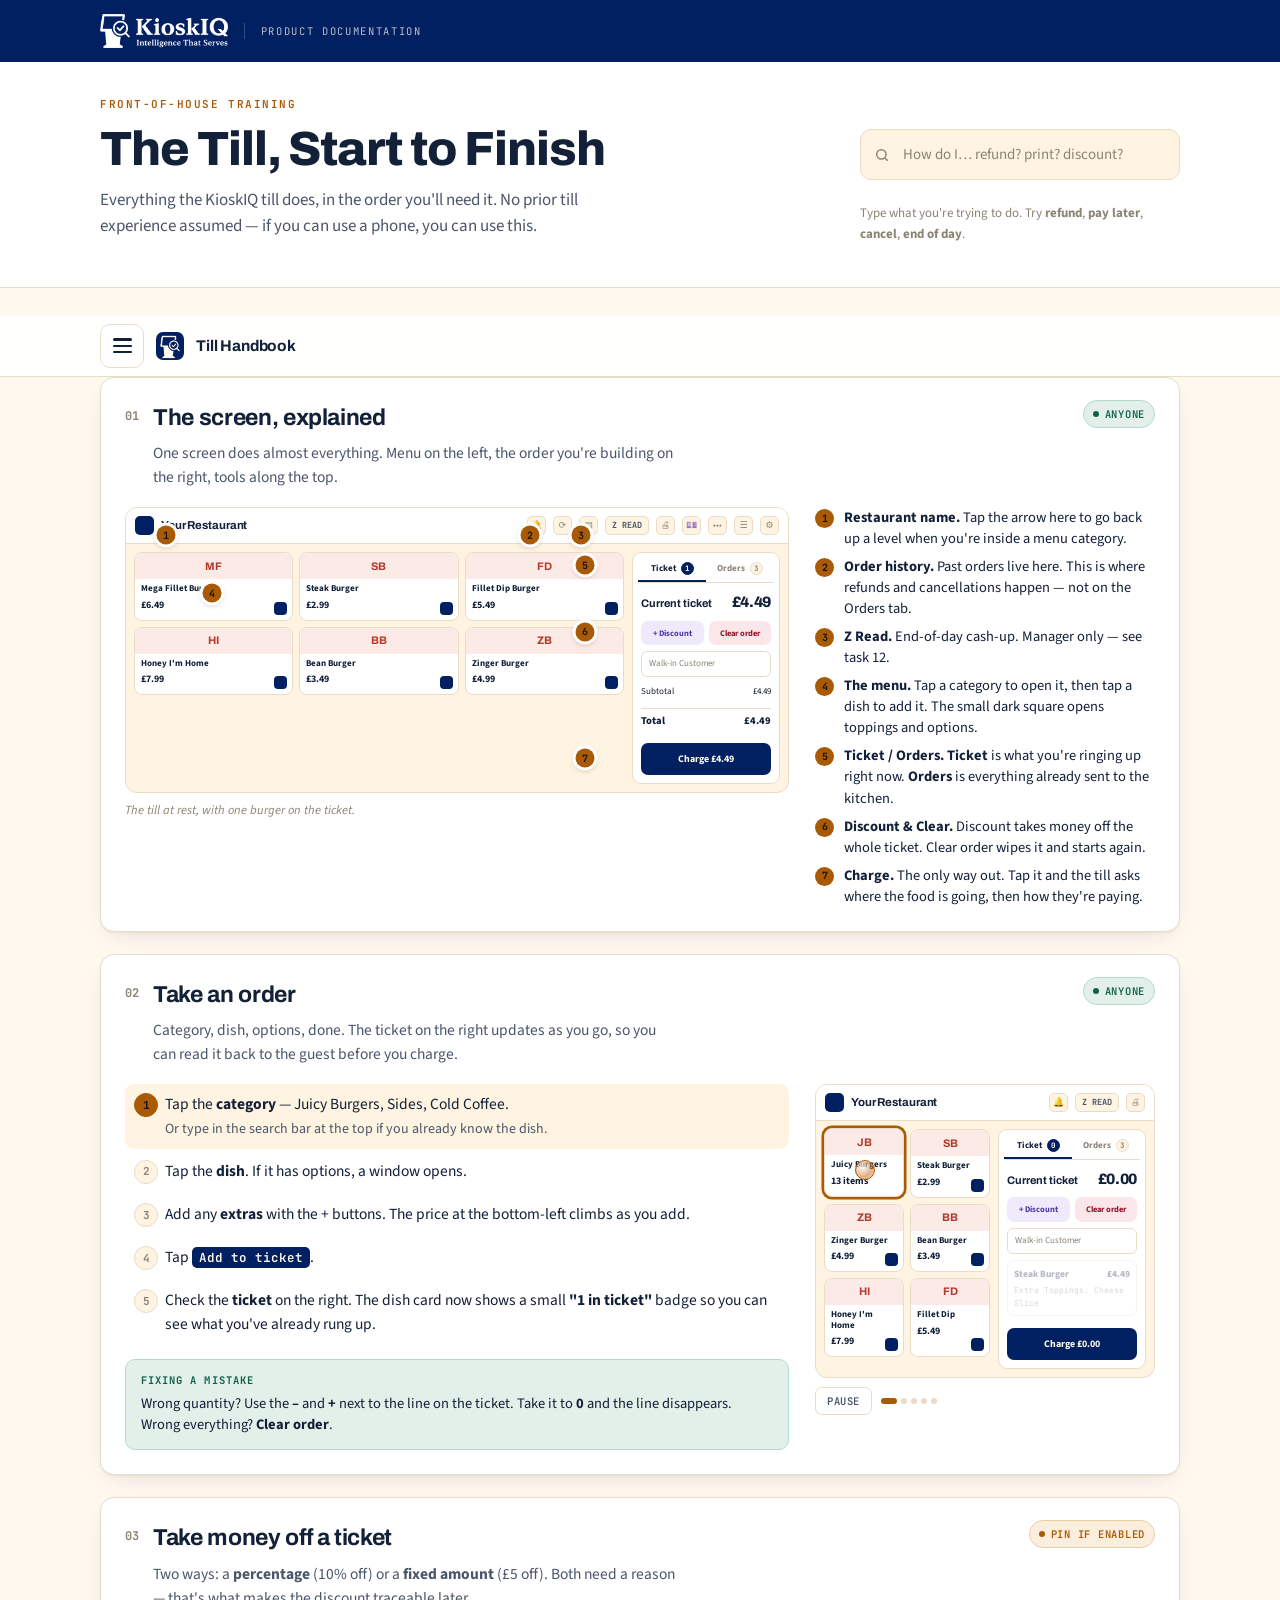
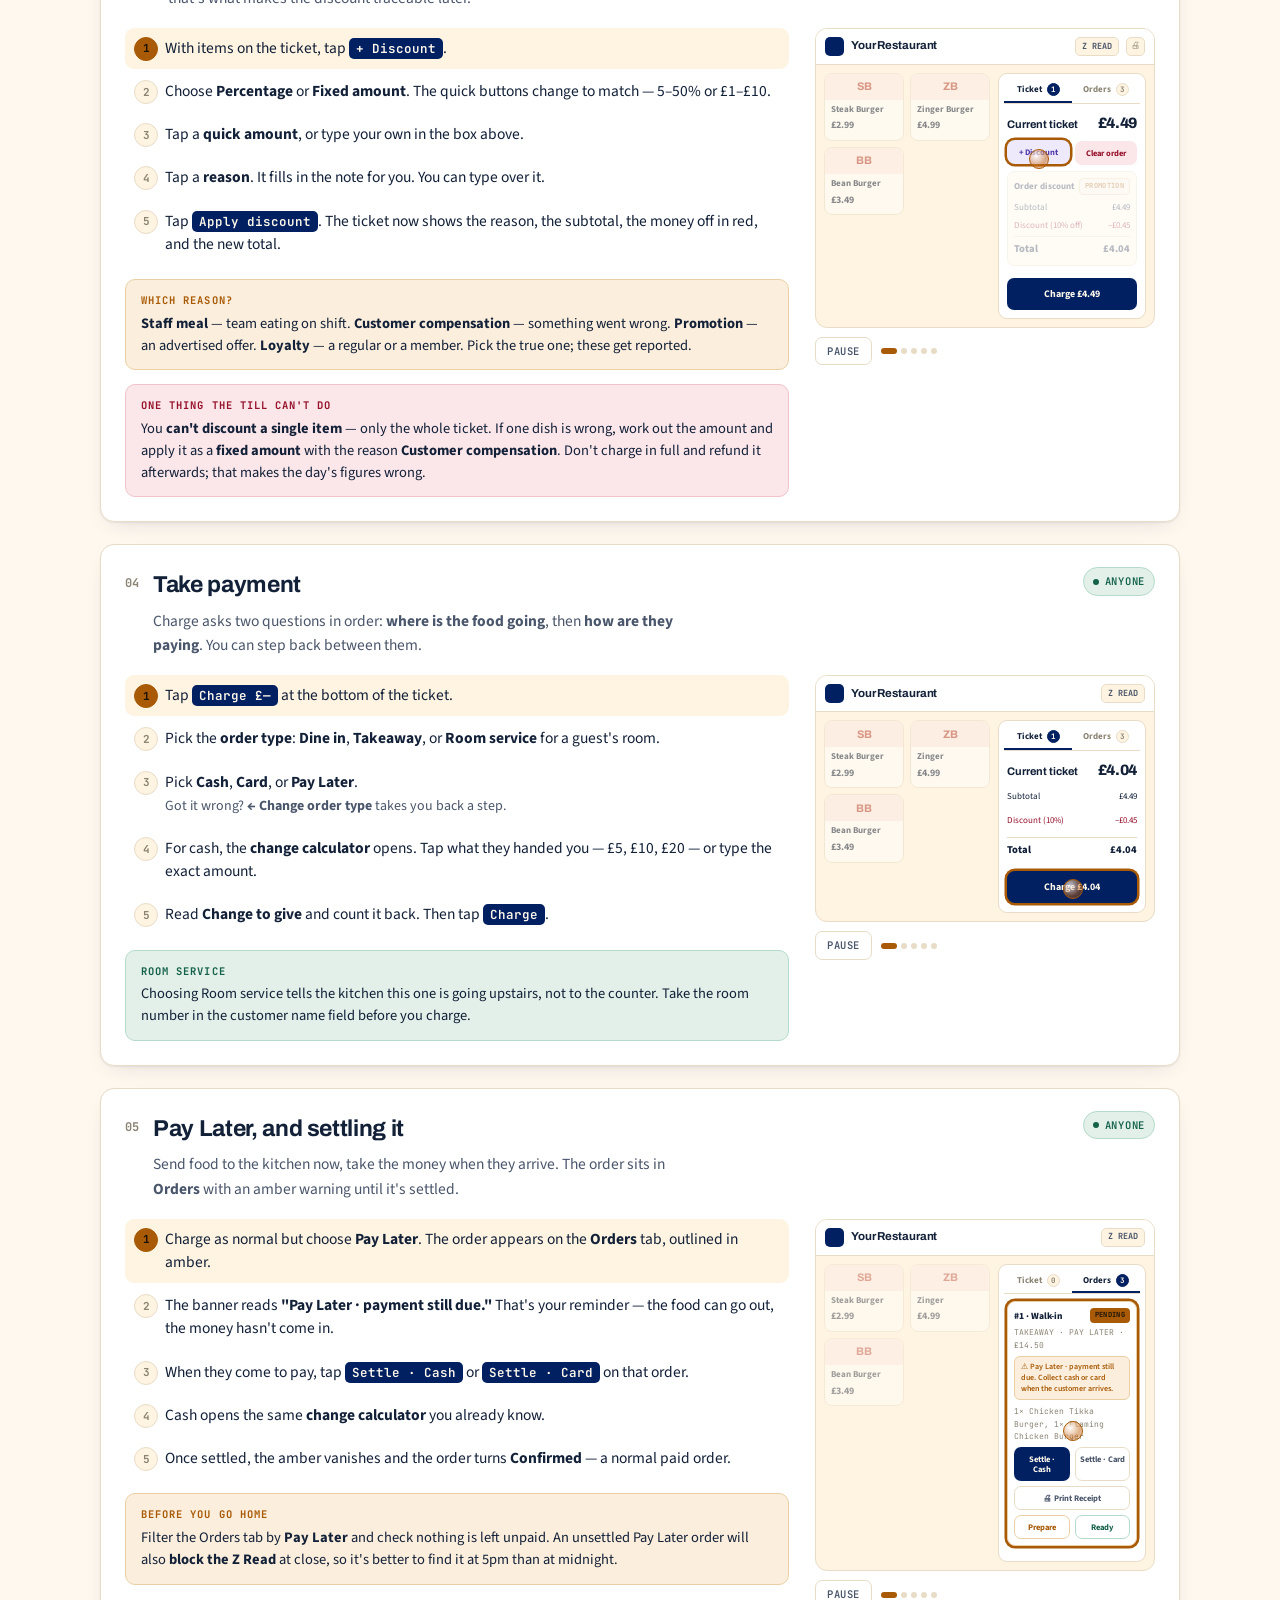
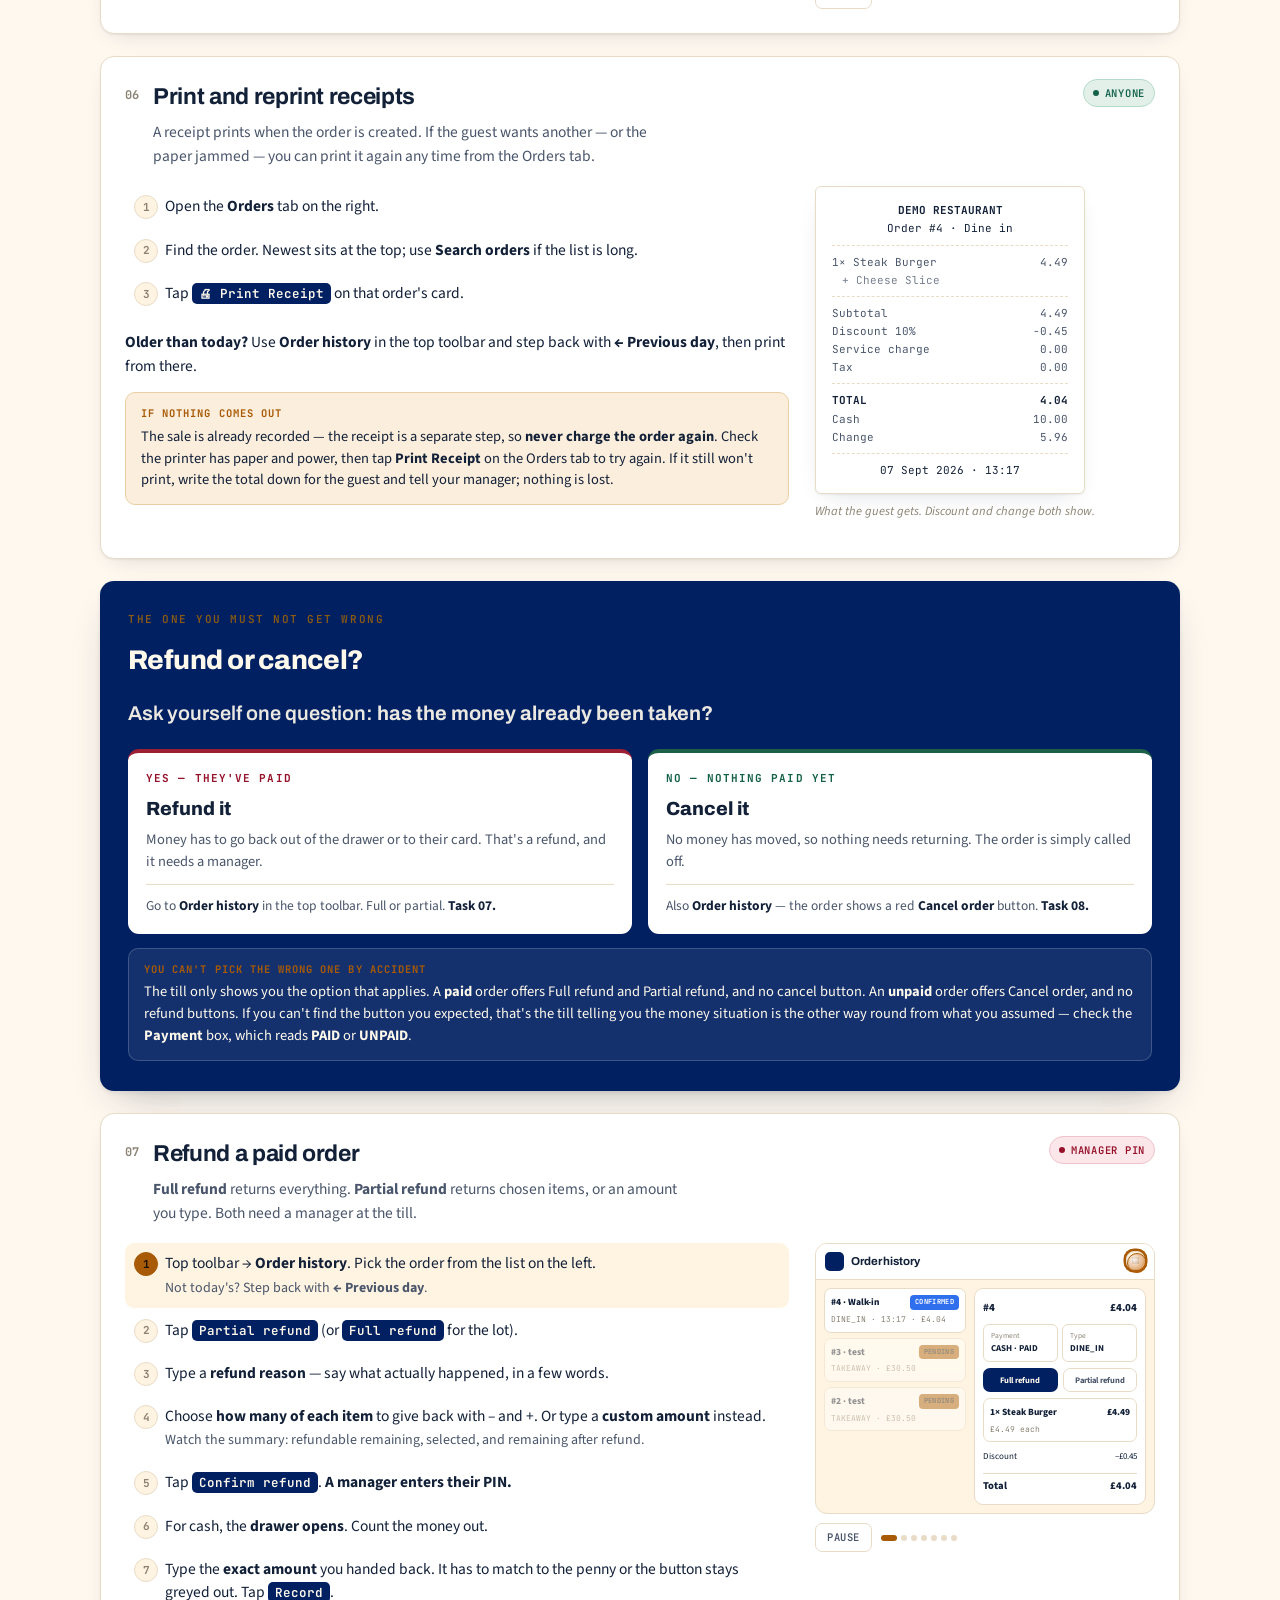
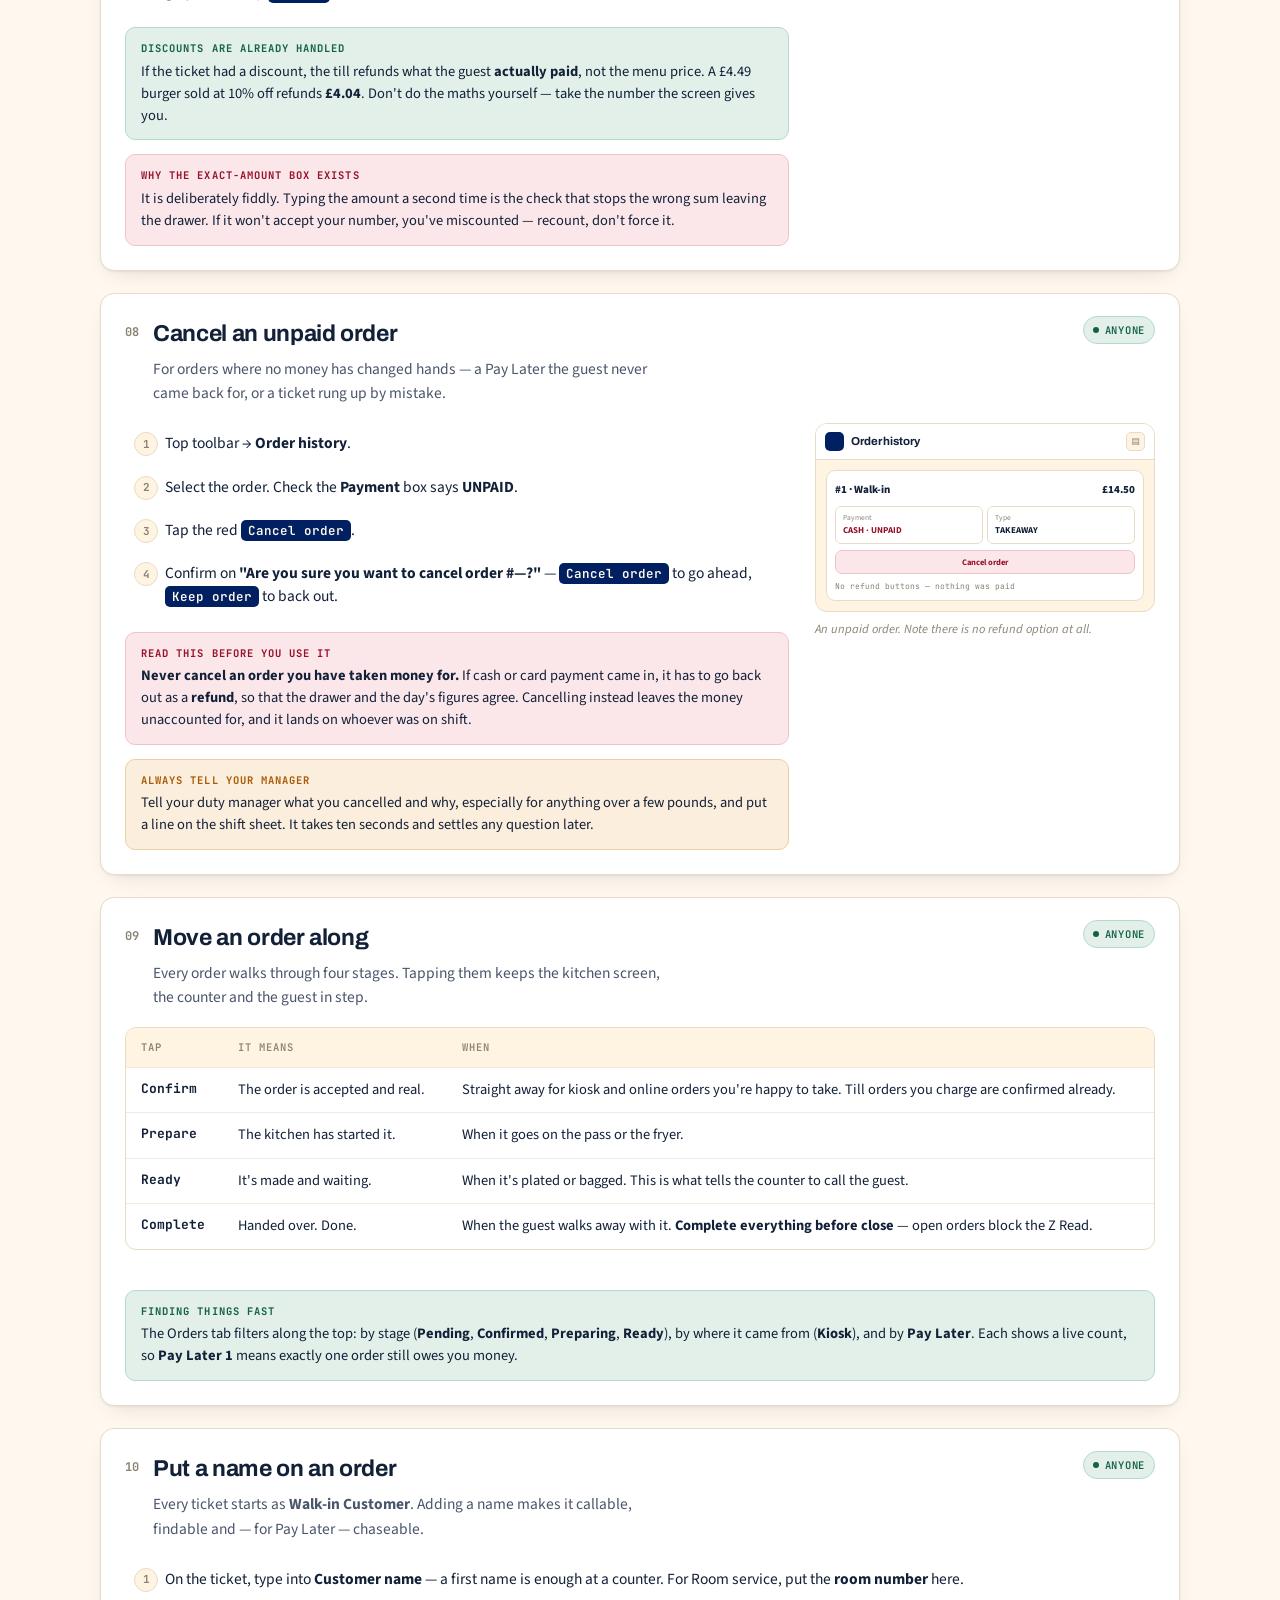
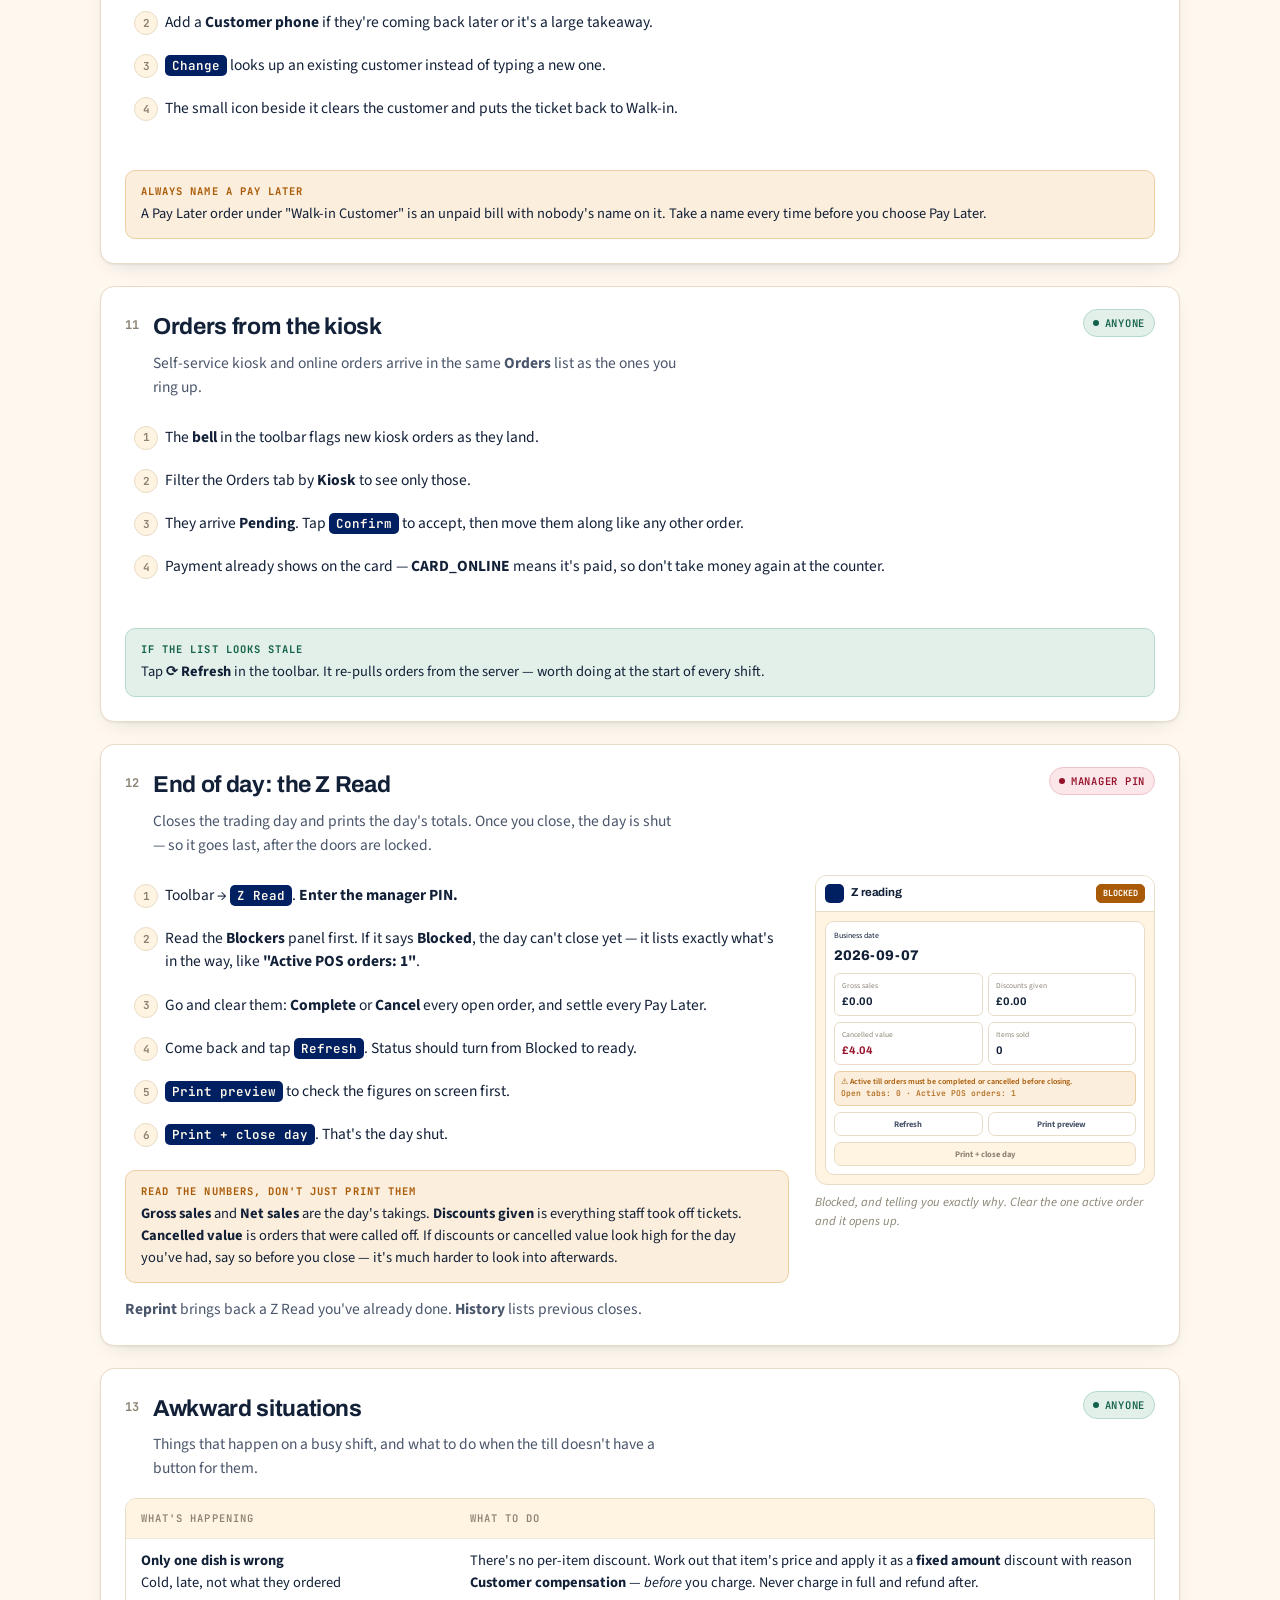
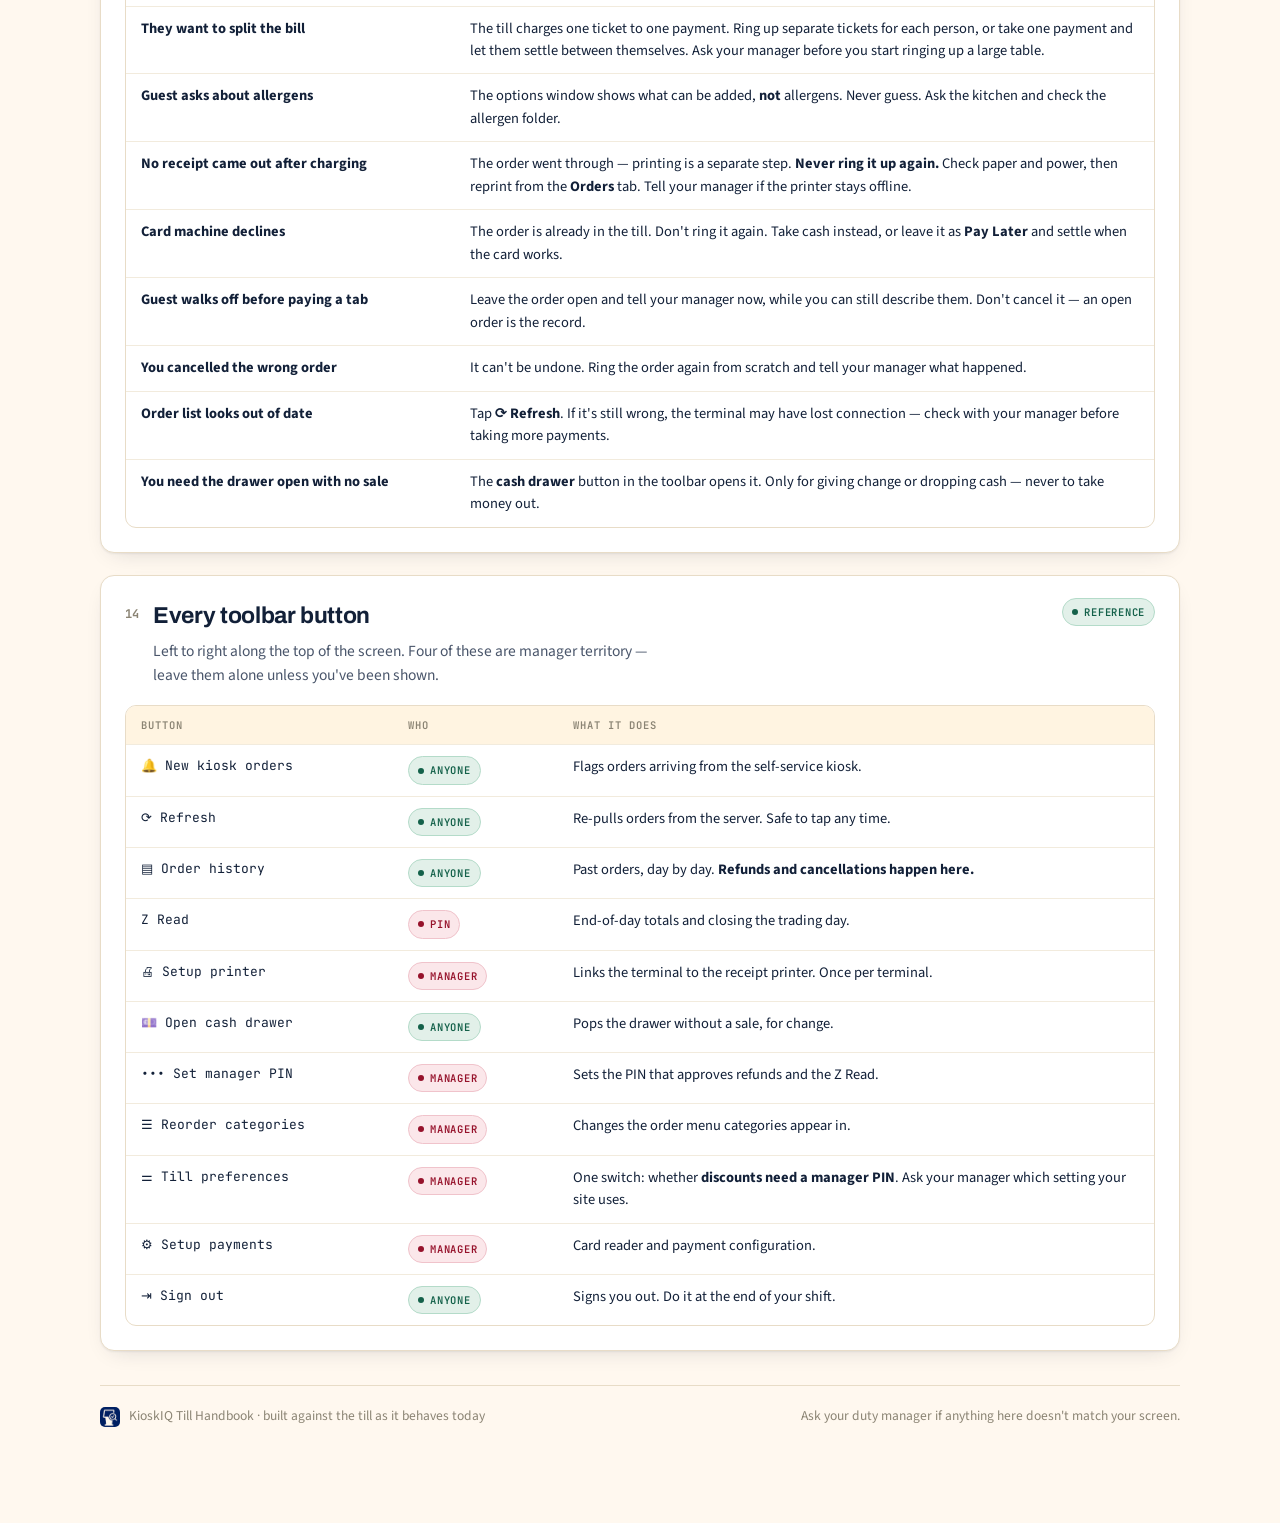
==== commit f8d58c07: "updated doc formatting" ====
--- a/site/guides/till/index.html
+++ b/site/guides/till/index.html
@@ -130,14 +130,14 @@
 a{color:inherit}
 :focus-visible{outline:2.5px solid var(--amber);outline-offset:2px;border-radius:4px}
 
-.wrap{max-width:1240px;margin:0 auto;padding:0 20px 96px}
+.wrap{max-width:1120px;margin:0 auto;padding:0 20px 96px}
 
 /* ---------- masthead ---------- */
 /* Brand strip. The logo artwork is cream on transparent, so it always sits
    on the fixed brand navy rather than a themed surface. */
 .brandbar{background:var(--brand);color:var(--brand-ink)}
 .brandbar-in{
-  max-width:1240px;margin:0 auto;padding:14px 20px;
+  max-width:1120px;margin:0 auto;padding:14px 20px;
   display:flex;align-items:center;gap:16px;flex-wrap:wrap;
 }
 .brand-logo{height:34px;width:auto;display:block;flex:0 0 auto}
@@ -158,7 +158,7 @@
   padding:34px 0 30px;
   margin-bottom:28px;
 }
-.mast-in{max-width:1240px;margin:0 auto;padding:0 20px;display:flex;gap:28px;align-items:flex-end;flex-wrap:wrap}
+.mast-in{max-width:1120px;margin:0 auto;padding:0 20px;display:flex;gap:28px;align-items:flex-end;flex-wrap:wrap}
 .mast-l{flex:1 1 420px;min-width:280px}
 .eyebrow{
   font-family:"JetBrains Mono",ui-monospace,monospace;
@@ -179,85 +179,89 @@
 .hint{font-size:13px;color:var(--ink-3)}
 
 /* ---------- layout ---------- */
-.cols{display:grid;grid-template-columns:236px minmax(0,1fr);gap:36px;align-items:start}
-/* grid items default to min-width:auto, which lets wide content (the
-   reference tables) push the track past the viewport instead of scrolling
-   inside its own container. minmax(0,…) plus min-width:0 is what actually
-   holds the page to the screen. */
+/* The index is a drawer at every width, so it is out of flow and the guide
+   is a single column. grid items default to min-width:auto, which lets wide
+   content (the reference tables) push a track past the viewport instead of
+   scrolling inside its own container; minmax(0,…) plus min-width:0 is what
+   actually holds the page to the screen. */
+.cols{display:grid;grid-template-columns:minmax(0,1fr);align-items:start}
 .cols>*{min-width:0}
-@media (max-width:900px){.cols{grid-template-columns:minmax(0,1fr);gap:20px}}
-
-.rail{position:sticky;top:18px}
-.mobile-bar,.scrim,.drawer-top{display:none}
-
-@media (max-width:900px){
-  /* A slim sticky bar keeps the menu within reach at any scroll position,
-     rather than only at the top of the page. */
-  .mobile-bar{
-    display:flex;align-items:center;gap:12px;
-    position:sticky;top:0;z-index:60;
-    padding:8px 14px;min-height:54px;
-    background:color-mix(in srgb,var(--card) 92%,transparent);
-    -webkit-backdrop-filter:blur(10px);backdrop-filter:blur(10px);
-    border-bottom:1px solid var(--line);
-  }
-  .burger{
-    flex:0 0 auto;width:44px;height:44px;border-radius:10px;cursor:pointer;
-    background:var(--card);border:1px solid var(--line);color:var(--ink);
-    display:grid;place-content:center;gap:4px;padding:0;
-  }
-  .burger span{
-    display:block;width:19px;height:2.2px;border-radius:2px;background:currentColor;
-    transition:transform .24s ease,opacity .18s ease;
-  }
-  body.nav-open .burger span:nth-child(1){transform:translateY(6.2px) rotate(45deg)}
-  body.nav-open .burger span:nth-child(2){opacity:0}
-  body.nav-open .burger span:nth-child(3){transform:translateY(-6.2px) rotate(-45deg)}
-  .mobile-bar-mark{
-    width:28px;height:28px;border-radius:7px;flex:0 0 auto;display:block;
-  }
-  .mobile-bar-title{
-    font-family:Archivo,sans-serif;font-weight:700;font-size:15.5px;
-    letter-spacing:-.01em;white-space:nowrap;overflow:hidden;text-overflow:ellipsis;
-  }
-
-  .scrim{
-    display:block;position:fixed;inset:0;z-index:65;
-    background:rgba(8,12,20,.5);opacity:0;pointer-events:none;
-    transition:opacity .26s ease;
-  }
-  body.nav-open .scrim{opacity:1;pointer-events:auto}
-  body.nav-open{overflow:hidden}
-
-  .rail{
-    position:fixed;top:0;left:0;bottom:0;width:min(302px,86vw);
-    z-index:70;overflow-y:auto;-webkit-overflow-scrolling:touch;
-    background:var(--card);border-right:1px solid var(--line);
-    box-shadow:var(--shadow-lift);
-    padding:0 14px 24px;
-    transform:translateX(-103%);
-    transition:transform .26s cubic-bezier(.3,.8,.3,1);
-    visibility:hidden;
-  }
-  body.nav-open .rail{transform:none;visibility:visible}
-  .drawer-top{
-    display:flex;align-items:center;justify-content:space-between;gap:10px;
-    position:sticky;top:0;background:var(--card);z-index:1;
-    padding:16px 0 12px;margin-bottom:2px;border-bottom:1px solid var(--line);
-  }
-  .drawer-title{font-family:Archivo,sans-serif;font-weight:700;font-size:16px}
-  .drawer-close{
-    width:38px;height:38px;border-radius:9px;cursor:pointer;flex:0 0 auto;
-    background:var(--card-2);border:1px solid var(--line);color:var(--ink-2);
-    font-size:19px;line-height:1;display:grid;place-content:center;padding:0;
-  }
-  .rail h4{margin-top:16px}
-  .rail a{min-height:44px;align-items:center;font-size:15.5px}
-}
-@media (max-width:900px) and (prefers-reduced-motion:reduce){
-  .rail{transition:none}
-  .scrim{transition:none}
-  .burger span{transition:none}
+
+/* One navigation model at every width: a sticky bar with a burger that opens
+   the task list as a drawer. The index is then reachable from any scroll
+   position on a phone and on a counter terminal alike, and the guide itself
+   gets the full column instead of sharing it with a permanent sidebar. */
+.topbar{
+  display:flex;align-items:center;
+  position:sticky;top:0;z-index:60;
+  background:color-mix(in srgb,var(--card) 92%,transparent);
+  -webkit-backdrop-filter:blur(10px);backdrop-filter:blur(10px);
+  border-bottom:1px solid var(--line);
+}
+.topbar-in{
+  display:flex;align-items:center;gap:12px;
+  width:100%;max-width:1120px;margin:0 auto;
+  padding:8px 20px;min-height:56px;
+}
+.burger{
+  flex:0 0 auto;width:44px;height:44px;border-radius:10px;cursor:pointer;
+  background:var(--card);border:1px solid var(--line);color:var(--ink);
+  display:grid;place-content:center;gap:4px;padding:0;
+  transition:border-color .18s ease,color .18s ease;
+}
+.burger:hover{border-color:var(--amber);color:var(--amber)}
+.burger span{
+  display:block;width:19px;height:2.2px;border-radius:2px;background:currentColor;
+  transition:transform .24s ease,opacity .18s ease;
+}
+body.nav-open .burger span:nth-child(1){transform:translateY(6.2px) rotate(45deg)}
+body.nav-open .burger span:nth-child(2){opacity:0}
+body.nav-open .burger span:nth-child(3){transform:translateY(-6.2px) rotate(-45deg)}
+.topbar-mark{width:28px;height:28px;border-radius:7px;flex:0 0 auto;display:block}
+.topbar-title{
+  font-family:Archivo,sans-serif;font-weight:700;font-size:15.5px;
+  letter-spacing:-.01em;white-space:nowrap;overflow:hidden;text-overflow:ellipsis;
+}
+
+.scrim{
+  position:fixed;inset:0;z-index:65;
+  background:rgba(4,10,26,.5);opacity:0;pointer-events:none;
+  transition:opacity .26s ease;
+}
+body.nav-open .scrim{opacity:1;pointer-events:auto}
+body.nav-open{overflow:hidden}
+
+.rail{
+  position:fixed;top:0;left:0;bottom:0;width:min(318px,86vw);
+  z-index:70;overflow-y:auto;-webkit-overflow-scrolling:touch;
+  background:var(--card);border-right:1px solid var(--line);
+  box-shadow:var(--shadow-lift);
+  padding:0 16px 26px;
+  transform:translateX(-103%);
+  transition:transform .26s cubic-bezier(.3,.8,.3,1);
+  visibility:hidden;
+}
+body.nav-open .rail{transform:none;visibility:visible}
+.drawer-top{
+  display:flex;align-items:center;justify-content:space-between;gap:10px;
+  position:sticky;top:0;background:var(--card);z-index:1;
+  padding:16px 0 12px;margin-bottom:2px;border-bottom:1px solid var(--line);
+}
+.drawer-title{font-family:Archivo,sans-serif;font-weight:700;font-size:16px}
+.drawer-close{
+  width:38px;height:38px;border-radius:9px;cursor:pointer;flex:0 0 auto;
+  background:var(--card-2);border:1px solid var(--line);color:var(--ink-2);
+  font-size:19px;line-height:1;display:grid;place-content:center;padding:0;
+}
+.drawer-close:hover{border-color:var(--amber);color:var(--amber)}
+.rail h4{margin-top:16px}
+.rail a{min-height:44px;align-items:center;font-size:15.5px}
+
+@media (max-width:560px){
+  .topbar-in{padding:8px 14px}
+}
+@media (prefers-reduced-motion:reduce){
+  .rail,.scrim,.burger span{transition:none}
 }
 .rail h4{
   font-family:"JetBrains Mono",ui-monospace,monospace;font-size:10.5px;letter-spacing:.14em;
@@ -649,10 +653,8 @@
 
 /* Declared last on purpose: it has to beat the .task and .decide
    scroll-margin set further up, so a jump from the drawer lands below the
-   sticky bar instead of underneath it. */
-@media (max-width:900px){
-  .task,.decide{scroll-margin-top:70px}
-}
+   sticky bar instead of underneath it. The bar is present at every width. */
+.task,.decide{scroll-margin-top:72px}
 </style>
 
 <div class="brandbar">
@@ -679,12 +681,14 @@
   </div>
 </header>
 
-<div class="mobile-bar">
+<div class="topbar">
+ <div class="topbar-in">
   <button type="button" class="burger" id="navBtn" aria-label="Open the task menu" aria-expanded="false" aria-controls="navDrawer">
     <span></span><span></span><span></span>
   </button>
-  <img class="mobile-bar-mark" src="[data-uri]" alt="" width="96" height="96">
-  <span class="mobile-bar-title">Till Handbook</span>
+  <img class="topbar-mark" src="[data-uri]" alt="" width="96" height="96">
+  <span class="topbar-title">Till Handbook</span>
+ </div>
 </div>
 <div class="scrim" id="navScrim"></div>
 
@@ -1476,8 +1480,6 @@
   var navBtn  = document.getElementById('navBtn');
   var navClose= document.getElementById('navClose');
   var scrim   = document.getElementById('navScrim');
-  var narrow  = window.matchMedia('(max-width: 900px)');
-
   function openNav(){
     document.body.classList.add('nav-open');
     navBtn.setAttribute('aria-expanded','true');
@@ -1487,20 +1489,10 @@
   function closeNav(returnFocus){
     document.body.classList.remove('nav-open');
     navBtn.setAttribute('aria-expanded','false');
-    if (narrow.matches) drawer.setAttribute('aria-hidden','true');
+    drawer.setAttribute('aria-hidden','true');
     if (returnFocus) navBtn.focus();
   }
-  function syncNav(){
-    if (narrow.matches){
-      if (!document.body.classList.contains('nav-open')) drawer.setAttribute('aria-hidden','true');
-    } else {
-      document.body.classList.remove('nav-open');
-      navBtn.setAttribute('aria-expanded','false');
-      drawer.removeAttribute('aria-hidden');
-    }
-  }
-  syncNav();
-  (narrow.addEventListener ? narrow.addEventListener('change', syncNav) : narrow.addListener(syncNav));
+  if (!document.body.classList.contains('nav-open')) drawer.setAttribute('aria-hidden','true');
 
   navBtn.addEventListener('click', function(){
     document.body.classList.contains('nav-open') ? closeNav(true) : openNav();
@@ -1512,7 +1504,7 @@
   });
   // picking a task closes the drawer and lets the anchor jump happen
   rail.addEventListener('click', function(e){
-    if (e.target.closest('a') && narrow.matches) closeNav(false);
+    if (e.target.closest('a')) closeNav(false);
   });
   // keep tabbing inside the drawer while it is open
   drawer.addEventListener('keydown', function(e){
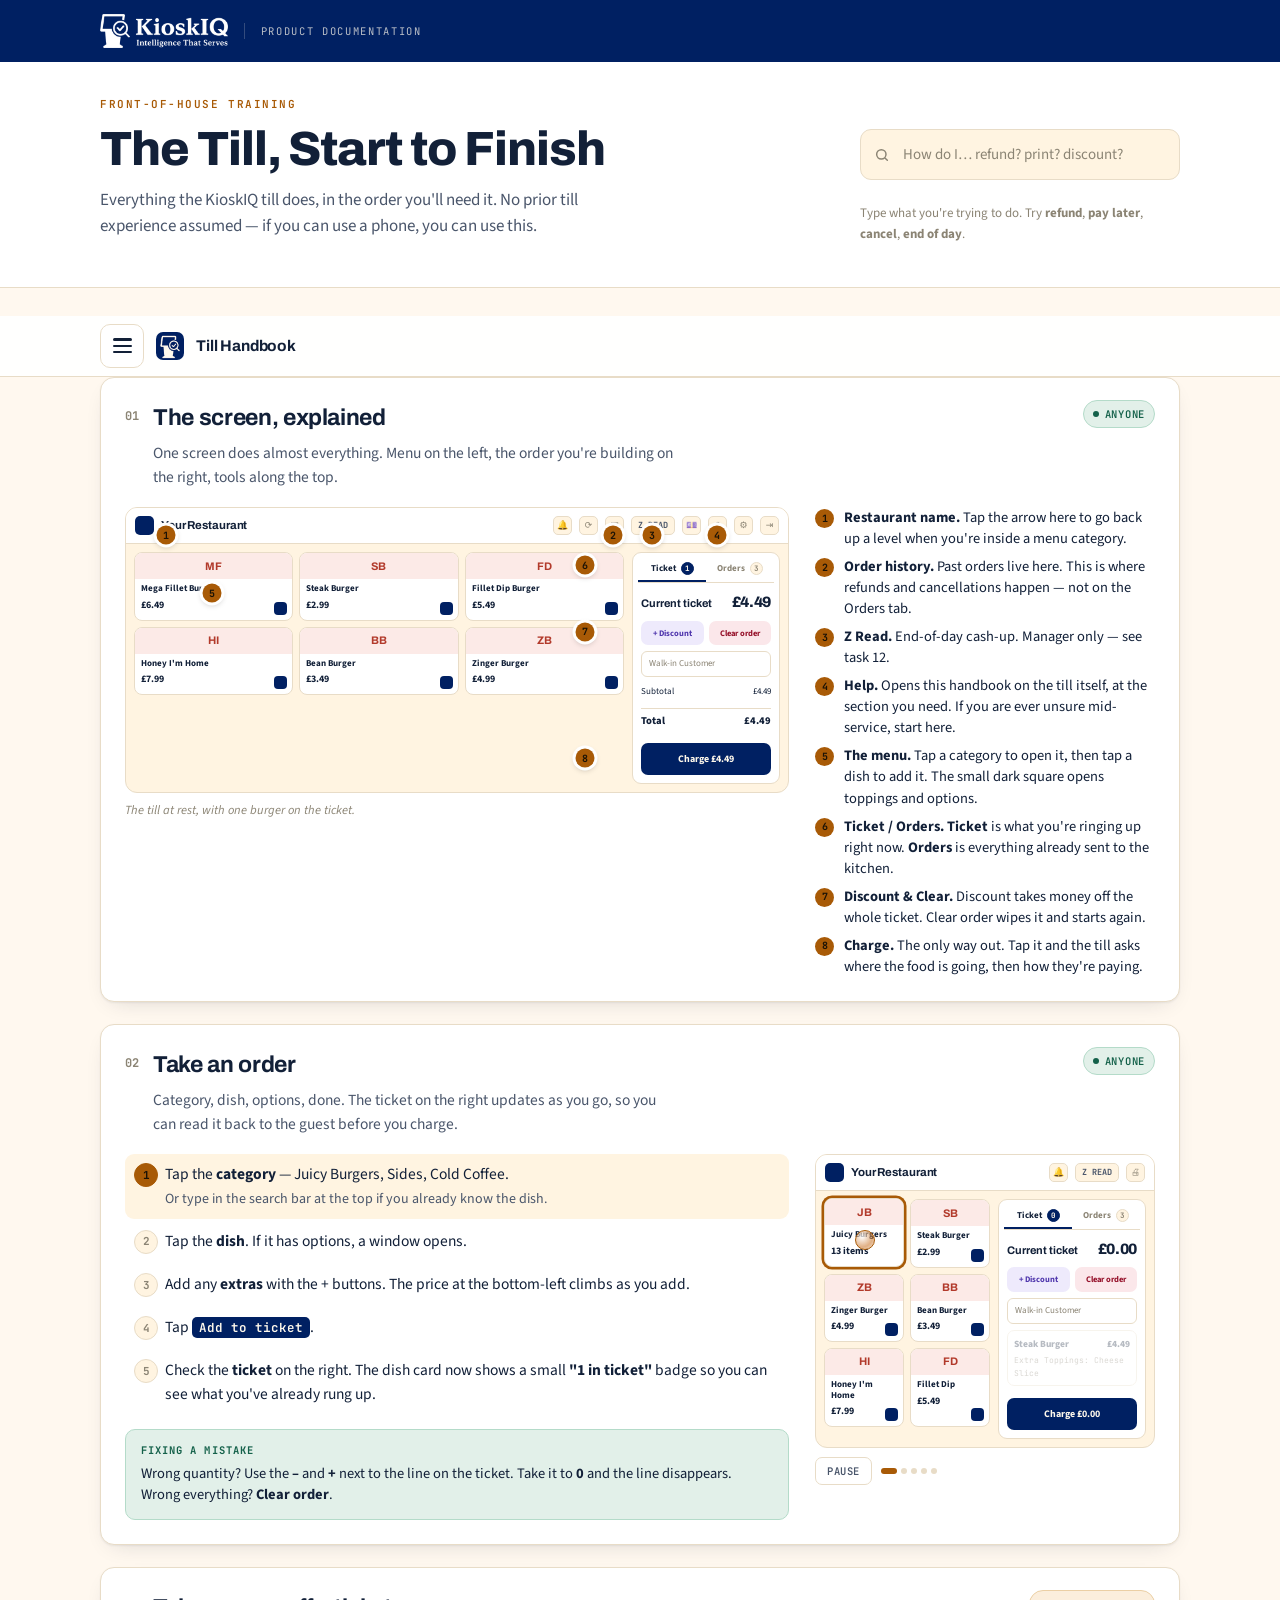
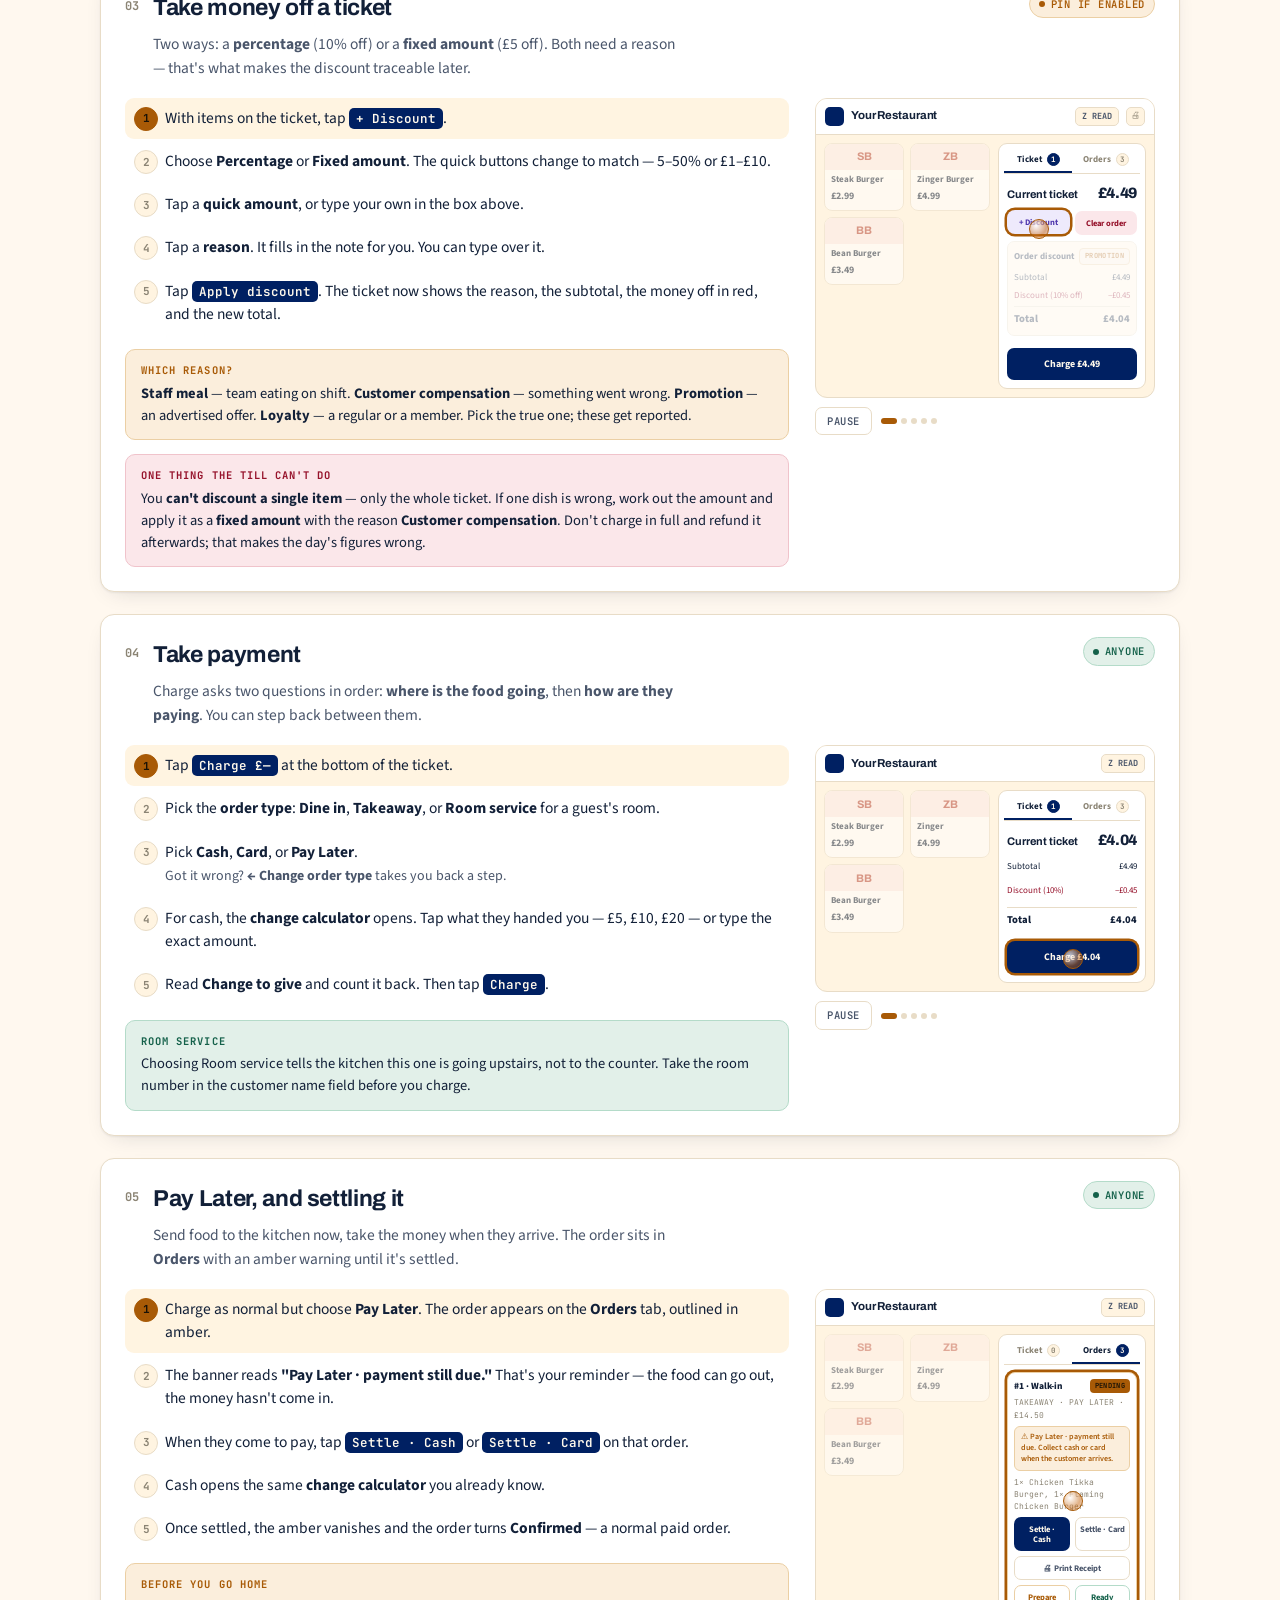
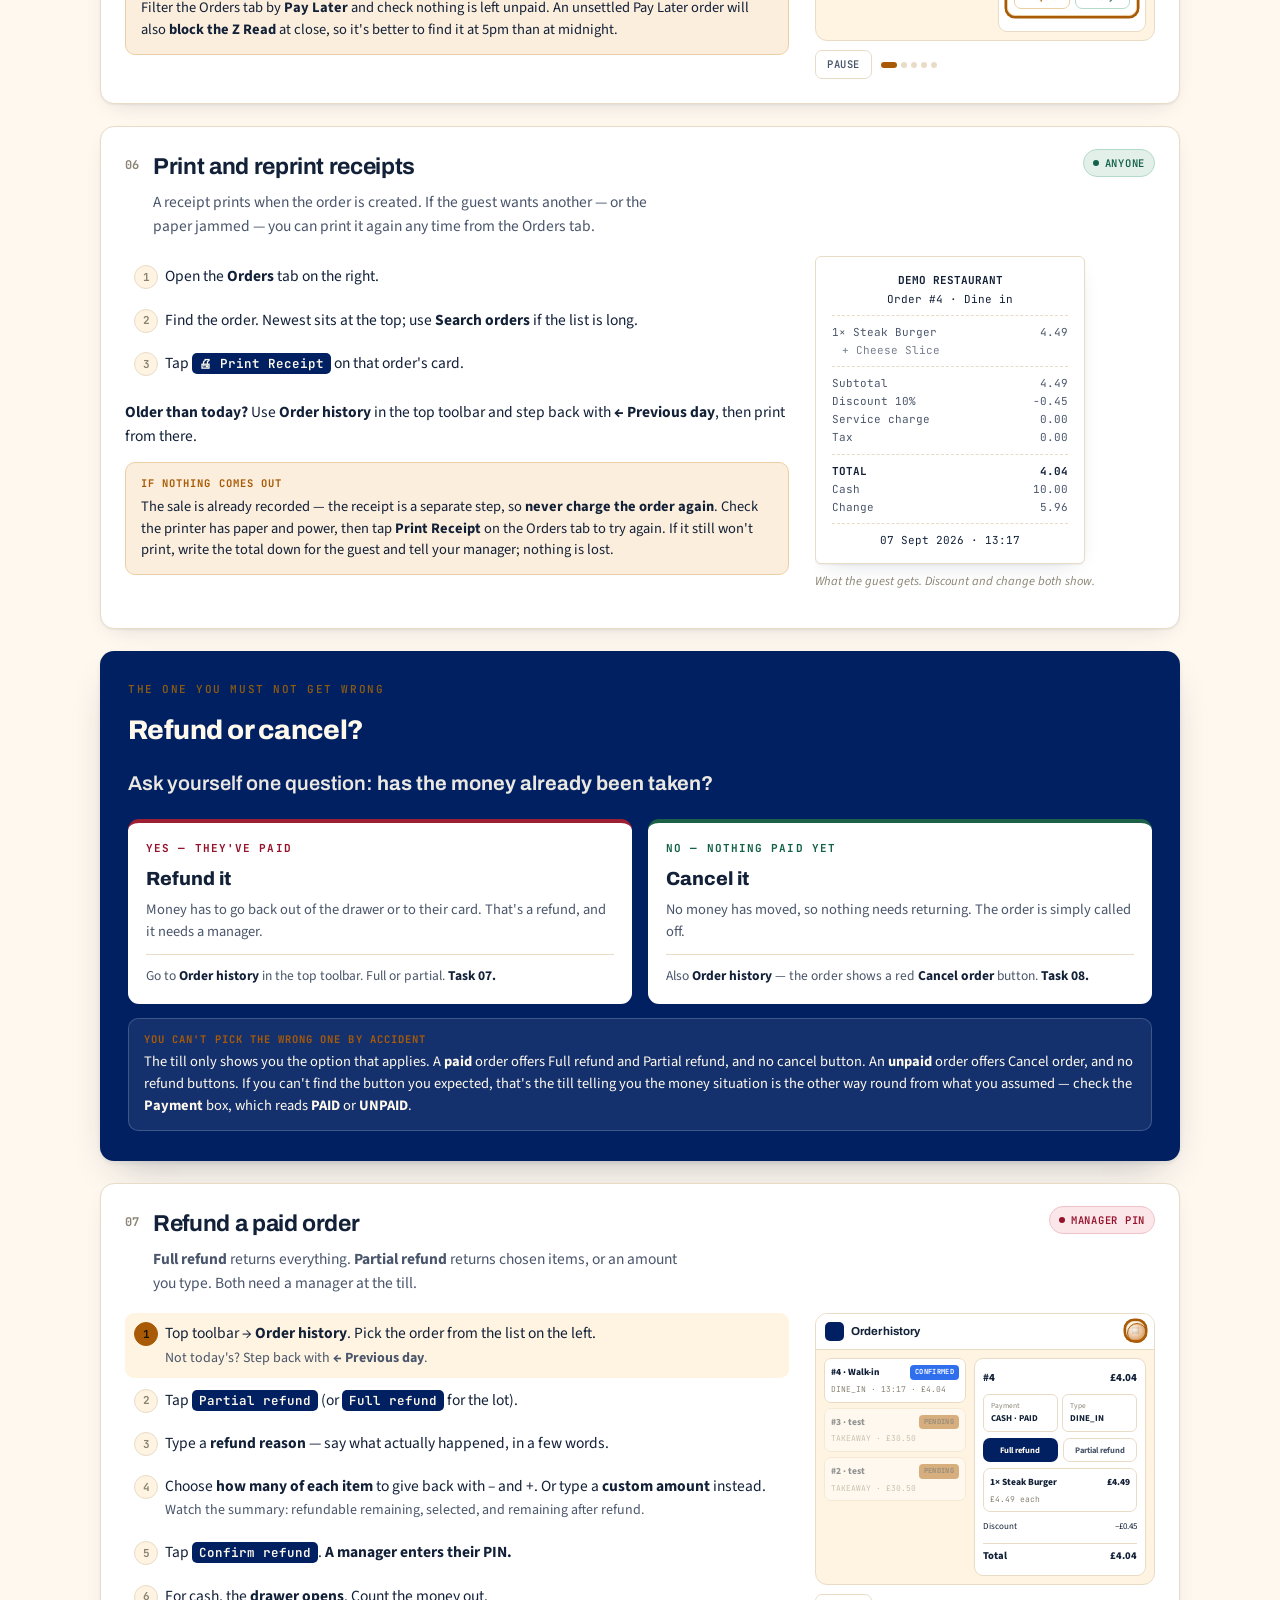
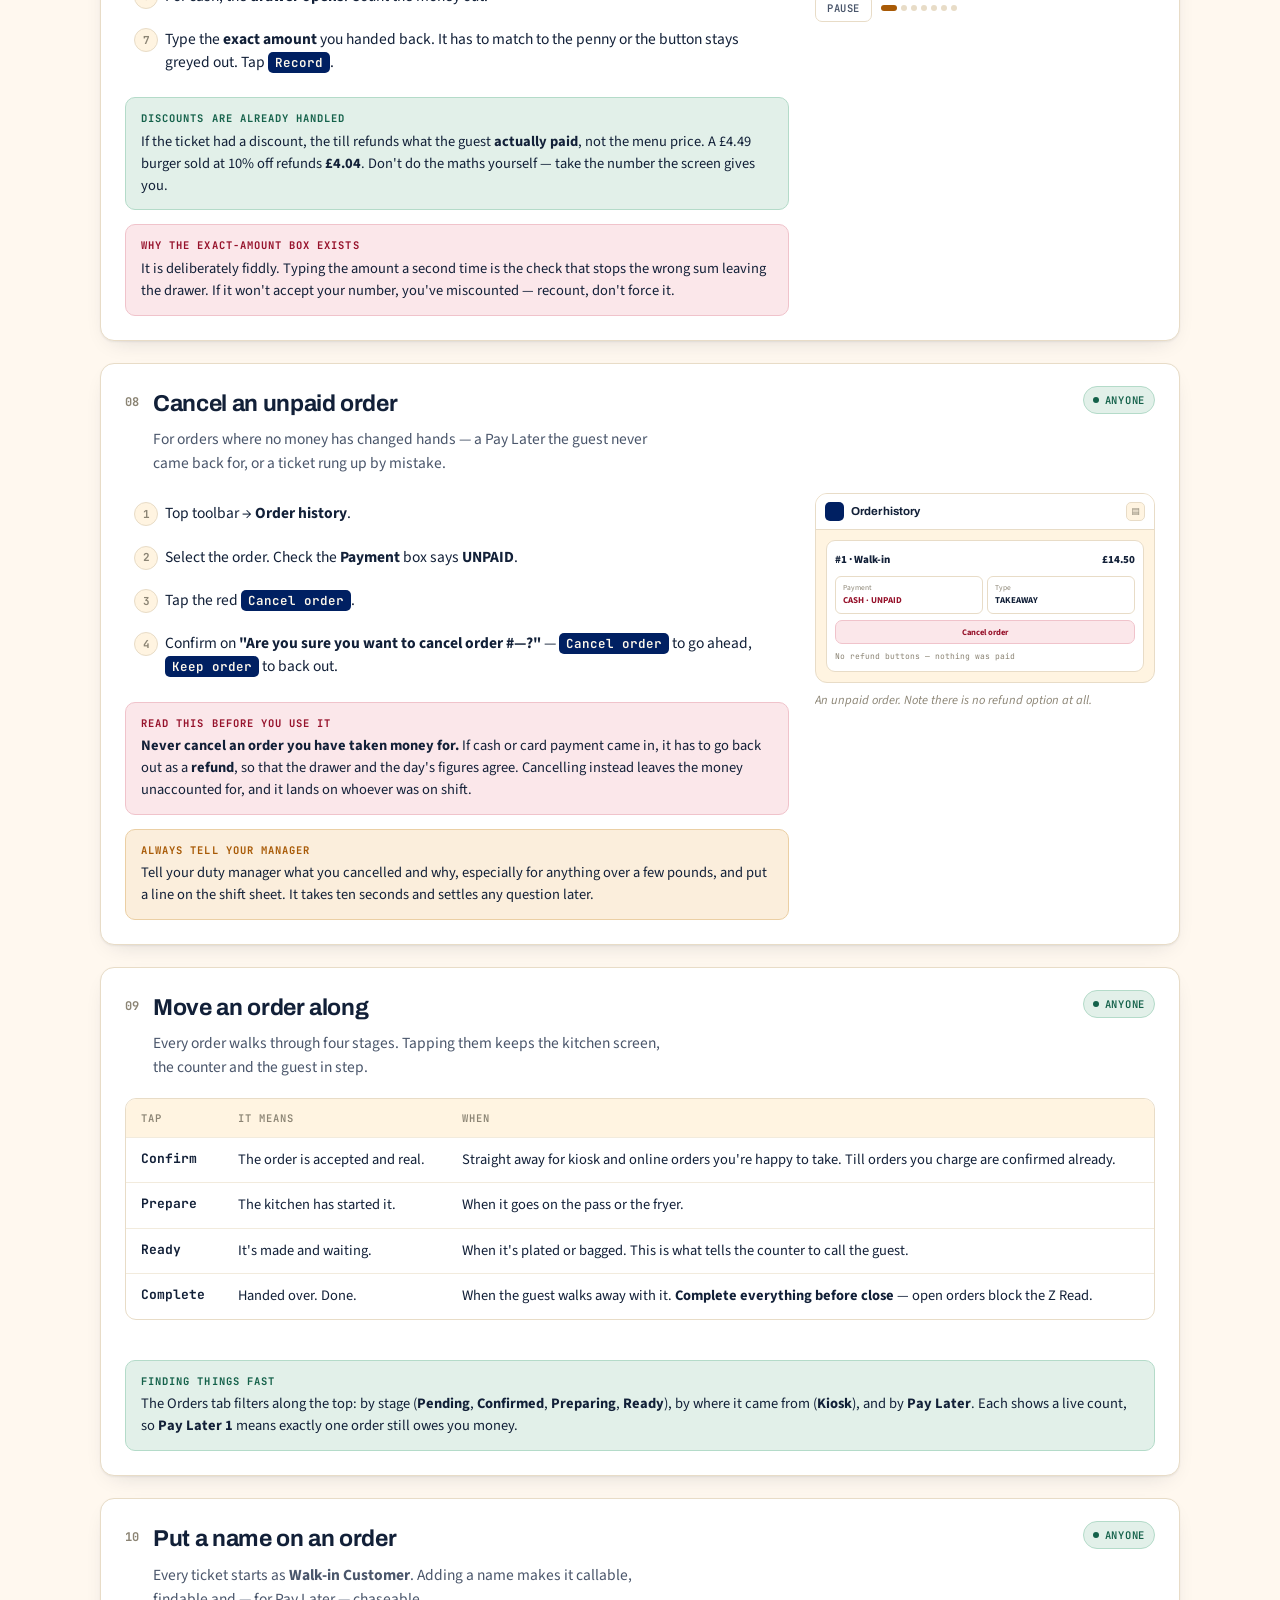
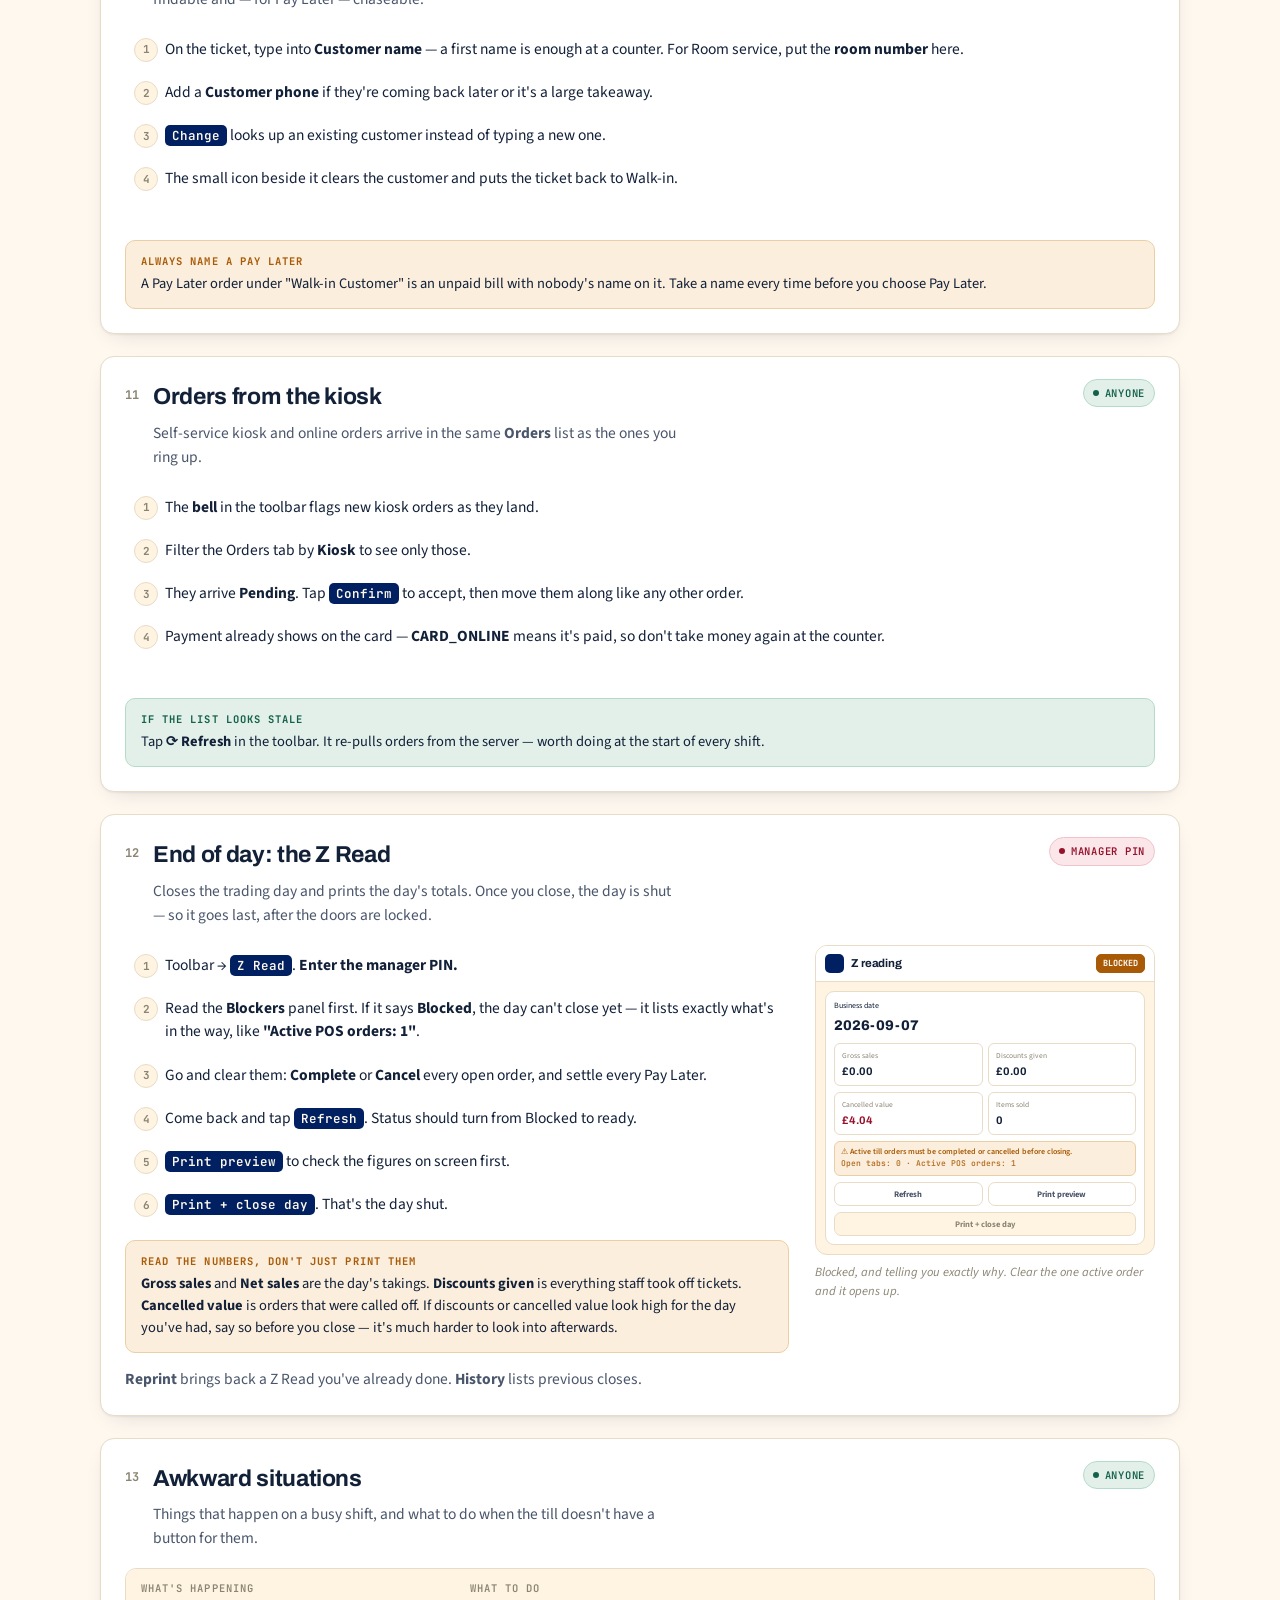
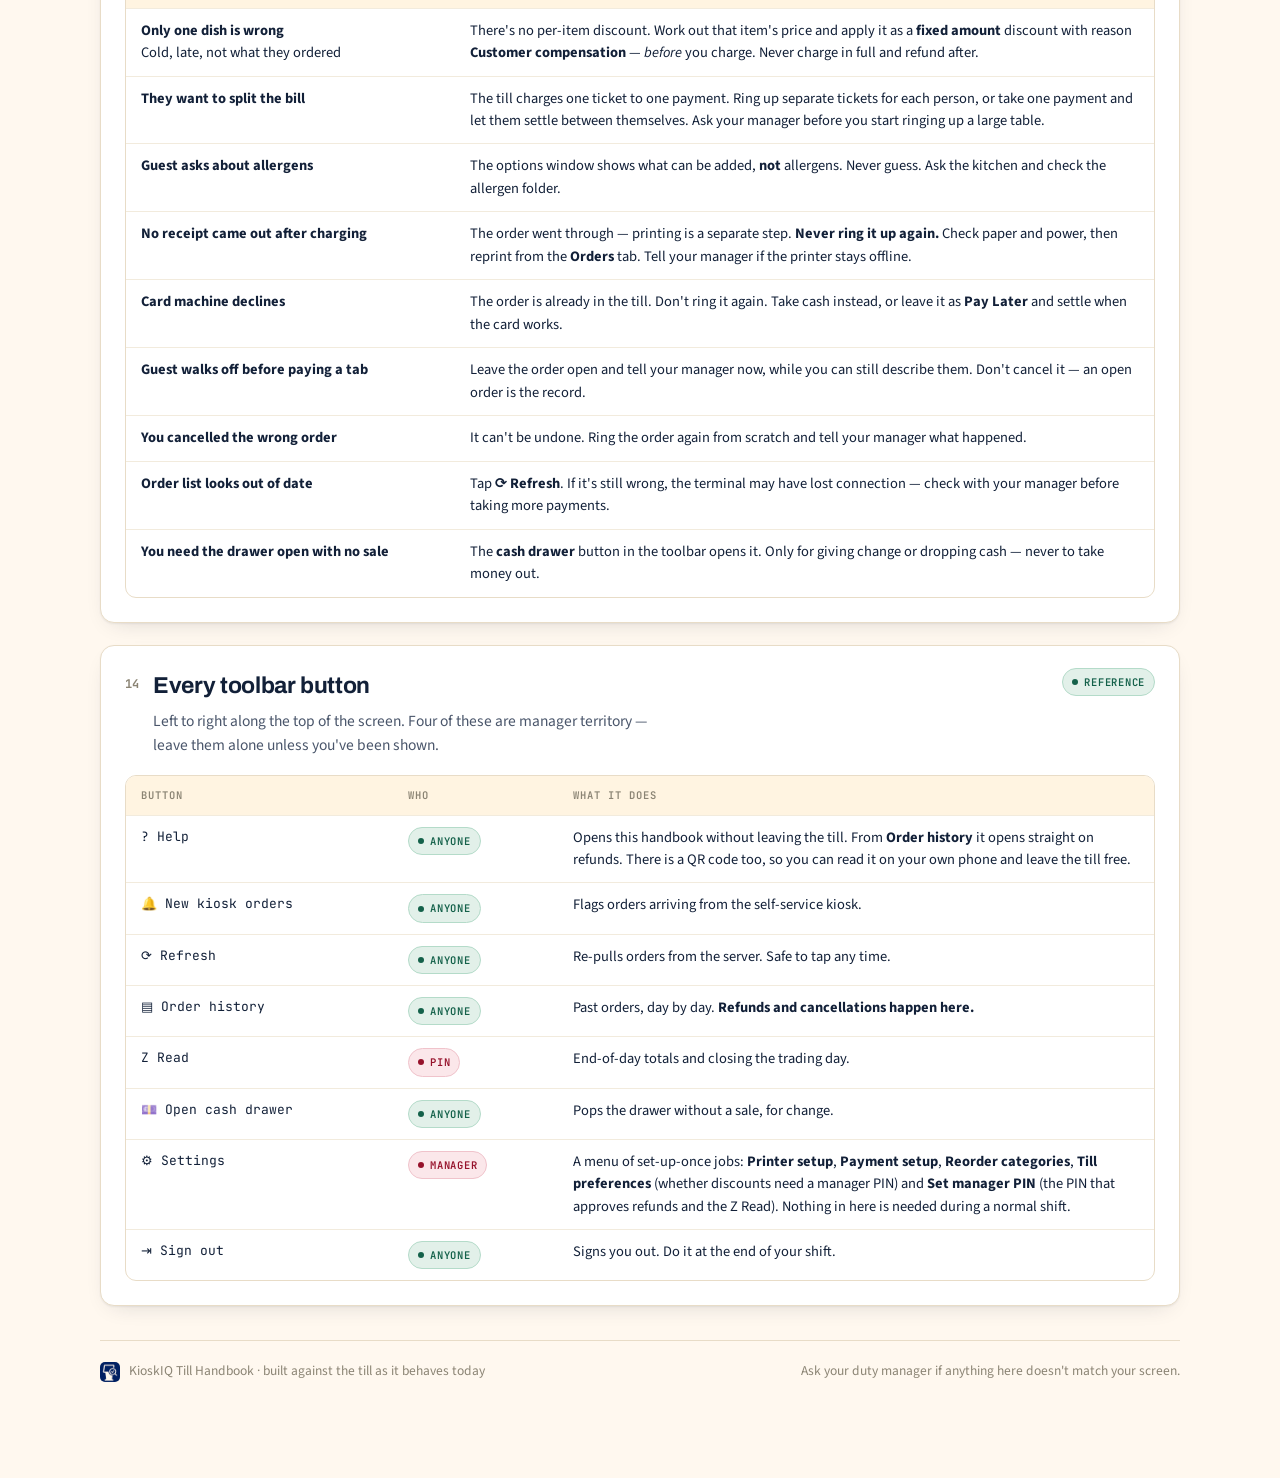
==== commit c107109e: "Update toolbar layout and documentation with help button and consolidated settings" ====
--- a/site/guides/till/index.html
+++ b/site/guides/till/index.html
@@ -509,16 +509,20 @@
   padding:5px 11px;border-radius:7px;cursor:pointer;
 }
 .flow-ctl button:hover{border-color:var(--amber);color:var(--amber)}
+/* The annotated diagram places its numbered pins as percentages of the
+   mock-up. Its toolbar icons are a fixed pixel size, so any change of width
+   is absorbed by the flexible spacer and slides every pin off its target.
+   It therefore keeps one width at every screen size and scrolls inside its
+   own box instead of being reflowed. */
+.till.anat{min-width:660px}
+.task-body>div{overflow-x:auto}
+
 @media (max-width:560px){
-  /* The till mock-ups are annotated diagrams: the numbered pins are placed
-     as percentages of the mock-up, so squashing it would slide every pin off
-     its target. Instead it keeps its width and scrolls inside its own box. */
-  .task-body>div{overflow-x:auto}
-  .till{min-width:342px}
-  .till{font-size:12.8px}
-  .till .mi .mn{font-size:9.6px}
-  .till .mi .mp{font-size:10.6px}
-  .till .row,.till .om,.till .ordbox{font-size:9.4px}
+  .till:not(.anat){min-width:342px}
+  .till:not(.anat){font-size:12.8px}
+  .till:not(.anat) .mi .mn{font-size:9.6px}
+  .till:not(.anat) .mi .mp{font-size:10.6px}
+  .till:not(.anat) .row,.till:not(.anat) .om,.till:not(.anat) .ordbox{font-size:9.4px}
   .flow-ctl button{min-height:40px;padding:8px 14px}
   .pips i{height:8px;width:8px}
   .pips i.on{width:18px}
@@ -728,9 +732,9 @@
             <div class="till-bar">
               <div class="logo"></div><div class="nm">Your Restaurant</div>
               <div class="sp"></div>
-              <div class="ic">🔔</div><div class="ic">⟳</div><div class="ic">▤</div>
-              <div class="ic txt">Z READ</div>
-              <div class="ic">🖨</div><div class="ic">💷</div><div class="ic">•••</div><div class="ic">☰</div><div class="ic">⚙</div>
+              <div class="ic">🔔</div><div class="ic">⟳</div><div class="ic" id="an-hist">▤</div>
+              <div class="ic txt" id="an-zread">Z READ</div>
+              <div class="ic">💷</div><div class="ic" id="an-help">?</div><div class="ic" id="an-set">⚙</div><div class="ic">⇥</div>
             </div>
             <div class="till-body">
               <div class="menu">
@@ -753,12 +757,13 @@
               </div>
             </div>
             <div class="pin" style="left:6%;top:9.5%;--d:0s">1</div>
-            <div class="pin" style="left:61%;top:9.5%;--d:.4s">2</div>
-            <div class="pin" style="left:68.7%;top:9.5%;--d:.8s">3</div>
-            <div class="pin" style="left:13%;top:30%;--d:1.2s">4</div>
-            <div class="pin" style="left:69.4%;top:20%;--d:1.6s">5</div>
-            <div class="pin" style="left:69.4%;top:43.5%;--d:2s">6</div>
-            <div class="pin" style="left:69.4%;top:88%;--d:2.4s">7</div>
+            <div class="pin" style="left:73.6%;top:9.5%;--d:.35s">2</div>
+            <div class="pin" style="left:79.5%;top:9.5%;--d:.7s">3</div>
+            <div class="pin" style="left:89.2%;top:9.5%;--d:1.05s">4</div>
+            <div class="pin" style="left:13%;top:30%;--d:1.4s">5</div>
+            <div class="pin" style="left:69.4%;top:20%;--d:1.75s">6</div>
+            <div class="pin" style="left:69.4%;top:43.5%;--d:2.1s">7</div>
+            <div class="pin" style="left:69.4%;top:88%;--d:2.45s">8</div>
           </div>
           <p class="cap">The till at rest, with one burger on the ticket.</p>
         </div>
@@ -766,10 +771,11 @@
           <li><span class="k">1</span><div><b>Restaurant name.</b> Tap the arrow here to go back up a level when you're inside a menu category.</div></li>
           <li><span class="k">2</span><div><b>Order history.</b> Past orders live here. This is where refunds and cancellations happen — not on the Orders tab.</div></li>
           <li><span class="k">3</span><div><b>Z Read.</b> End-of-day cash-up. Manager only — see task 12.</div></li>
-          <li><span class="k">4</span><div><b>The menu.</b> Tap a category to open it, then tap a dish to add it. The small dark square opens toppings and options.</div></li>
-          <li><span class="k">5</span><div><b>Ticket / Orders.</b> <b>Ticket</b> is what you're ringing up right now. <b>Orders</b> is everything already sent to the kitchen.</div></li>
-          <li><span class="k">6</span><div><b>Discount &amp; Clear.</b> Discount takes money off the whole ticket. Clear order wipes it and starts again.</div></li>
-          <li><span class="k">7</span><div><b>Charge.</b> The only way out. Tap it and the till asks where the food is going, then how they're paying.</div></li>
+          <li><span class="k">4</span><div><b>Help.</b> Opens this handbook on the till itself, at the section you need. If you are ever unsure mid-service, start here.</div></li>
+          <li><span class="k">5</span><div><b>The menu.</b> Tap a category to open it, then tap a dish to add it. The small dark square opens toppings and options.</div></li>
+          <li><span class="k">6</span><div><b>Ticket / Orders.</b> <b>Ticket</b> is what you're ringing up right now. <b>Orders</b> is everything already sent to the kitchen.</div></li>
+          <li><span class="k">7</span><div><b>Discount &amp; Clear.</b> Discount takes money off the whole ticket. Clear order wipes it and starts again.</div></li>
+          <li><span class="k">8</span><div><b>Charge.</b> The only way out. Tap it and the till asks where the food is going, then how they're paying.</div></li>
         </ul>
       </div>
     </article>
@@ -1434,16 +1440,13 @@
           <table>
             <thead><tr><th style="width:26%">Button</th><th style="width:16%">Who</th><th>What it does</th></tr></thead>
             <tbody>
+              <tr><td class="mono">? Help</td><td><span class="chip anyone"><span class="dot"></span>Anyone</span></td><td>Opens this handbook without leaving the till. From <b>Order history</b> it opens straight on refunds. There is a QR code too, so you can read it on your own phone and leave the till free.</td></tr>
               <tr><td class="mono">🔔 New kiosk orders</td><td><span class="chip anyone"><span class="dot"></span>Anyone</span></td><td>Flags orders arriving from the self-service kiosk.</td></tr>
               <tr><td class="mono">⟳ Refresh</td><td><span class="chip anyone"><span class="dot"></span>Anyone</span></td><td>Re-pulls orders from the server. Safe to tap any time.</td></tr>
               <tr><td class="mono">▤ Order history</td><td><span class="chip anyone"><span class="dot"></span>Anyone</span></td><td>Past orders, day by day. <b>Refunds and cancellations happen here.</b></td></tr>
               <tr><td class="mono">Z Read</td><td><span class="chip mgr"><span class="dot"></span>PIN</span></td><td>End-of-day totals and closing the trading day.</td></tr>
-              <tr><td class="mono">🖨 Setup printer</td><td><span class="chip mgr"><span class="dot"></span>Manager</span></td><td>Links the terminal to the receipt printer. Once per terminal.</td></tr>
               <tr><td class="mono">💷 Open cash drawer</td><td><span class="chip anyone"><span class="dot"></span>Anyone</span></td><td>Pops the drawer without a sale, for change.</td></tr>
-              <tr><td class="mono">••• Set manager PIN</td><td><span class="chip mgr"><span class="dot"></span>Manager</span></td><td>Sets the PIN that approves refunds and the Z Read.</td></tr>
-              <tr><td class="mono">☰ Reorder categories</td><td><span class="chip mgr"><span class="dot"></span>Manager</span></td><td>Changes the order menu categories appear in.</td></tr>
-              <tr><td class="mono">⚌ Till preferences</td><td><span class="chip mgr"><span class="dot"></span>Manager</span></td><td>One switch: whether <b>discounts need a manager PIN</b>. Ask your manager which setting your site uses.</td></tr>
-              <tr><td class="mono">⚙ Setup payments</td><td><span class="chip mgr"><span class="dot"></span>Manager</span></td><td>Card reader and payment configuration.</td></tr>
+              <tr><td class="mono">⚙ Settings</td><td><span class="chip mgr"><span class="dot"></span>Manager</span></td><td>A menu of set-up-once jobs: <b>Printer setup</b>, <b>Payment setup</b>, <b>Reorder categories</b>, <b>Till preferences</b> (whether discounts need a manager PIN) and <b>Set manager PIN</b> (the PIN that approves refunds and the Z Read). Nothing in here is needed during a normal shift.</td></tr>
               <tr><td class="mono">⇥ Sign out</td><td><span class="chip anyone"><span class="dot"></span>Anyone</span></td><td>Signs you out. Do it at the end of your shift.</td></tr>
             </tbody>
           </table>
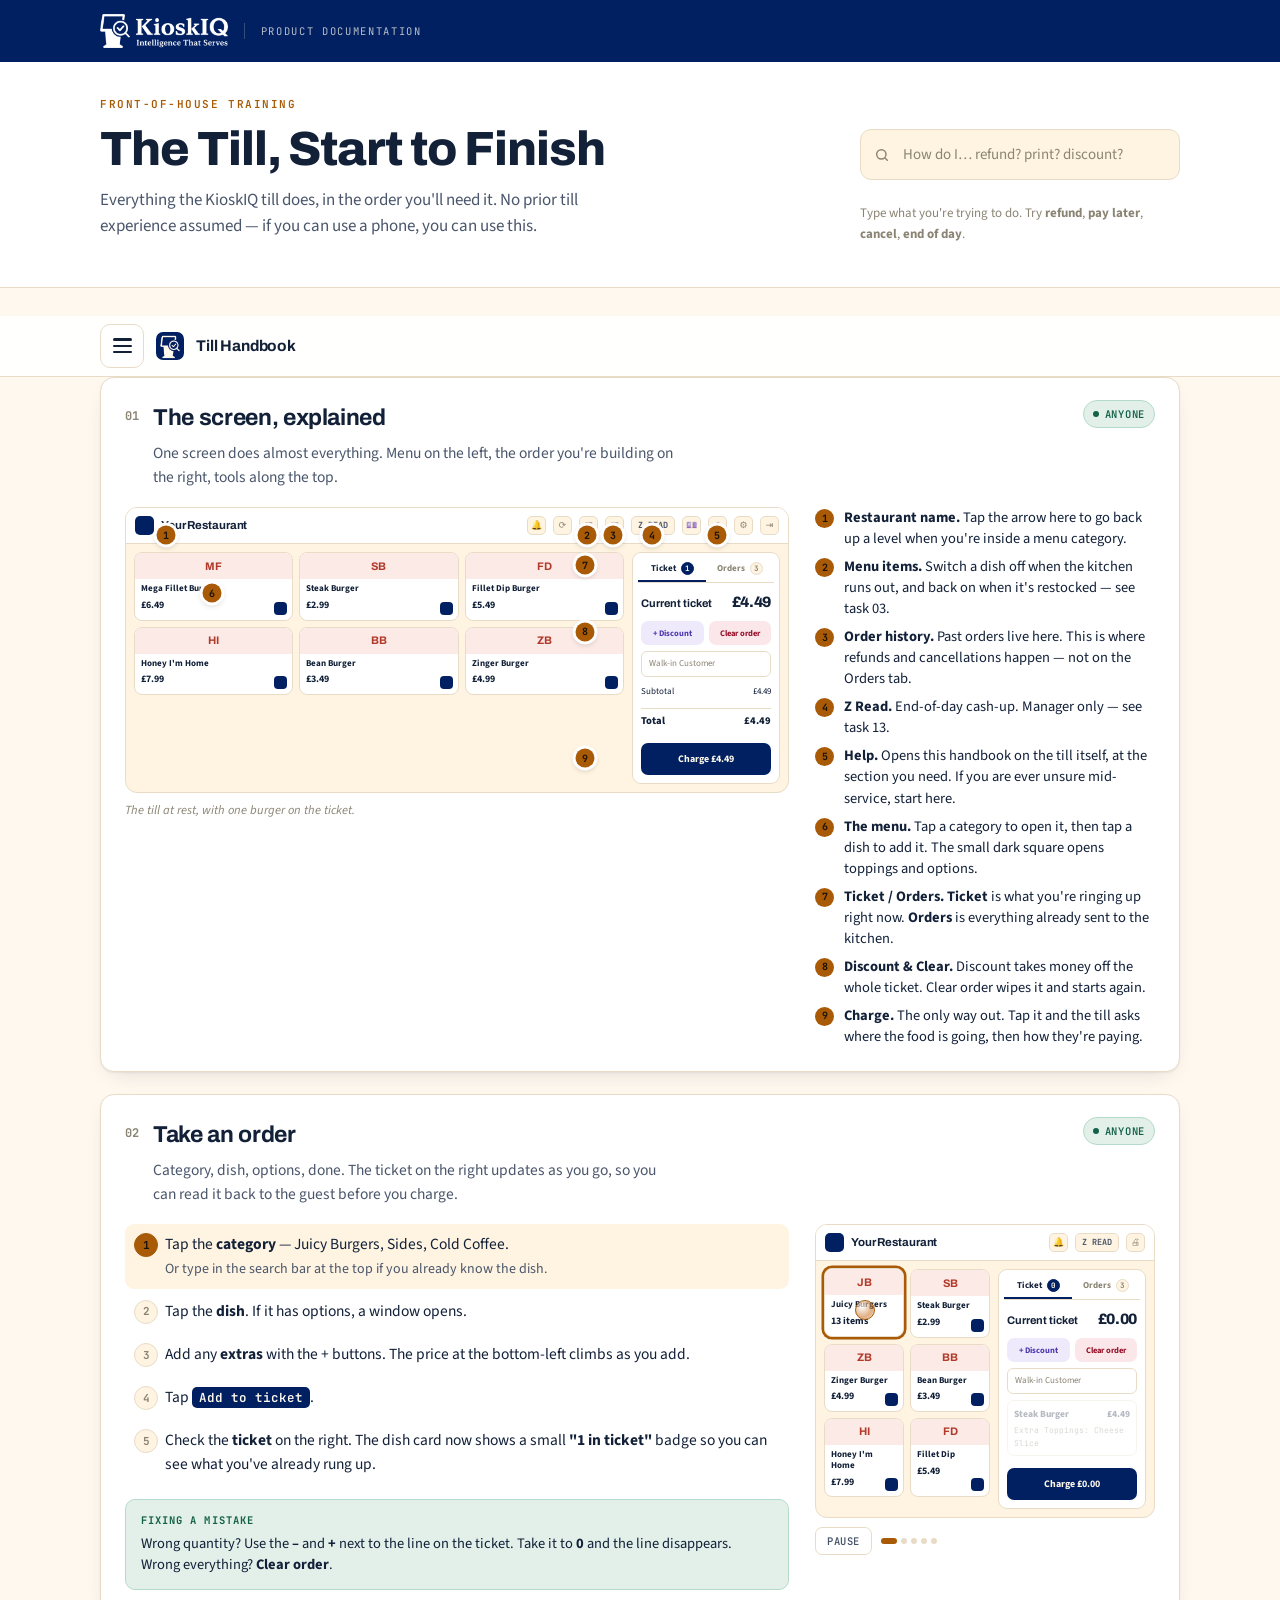
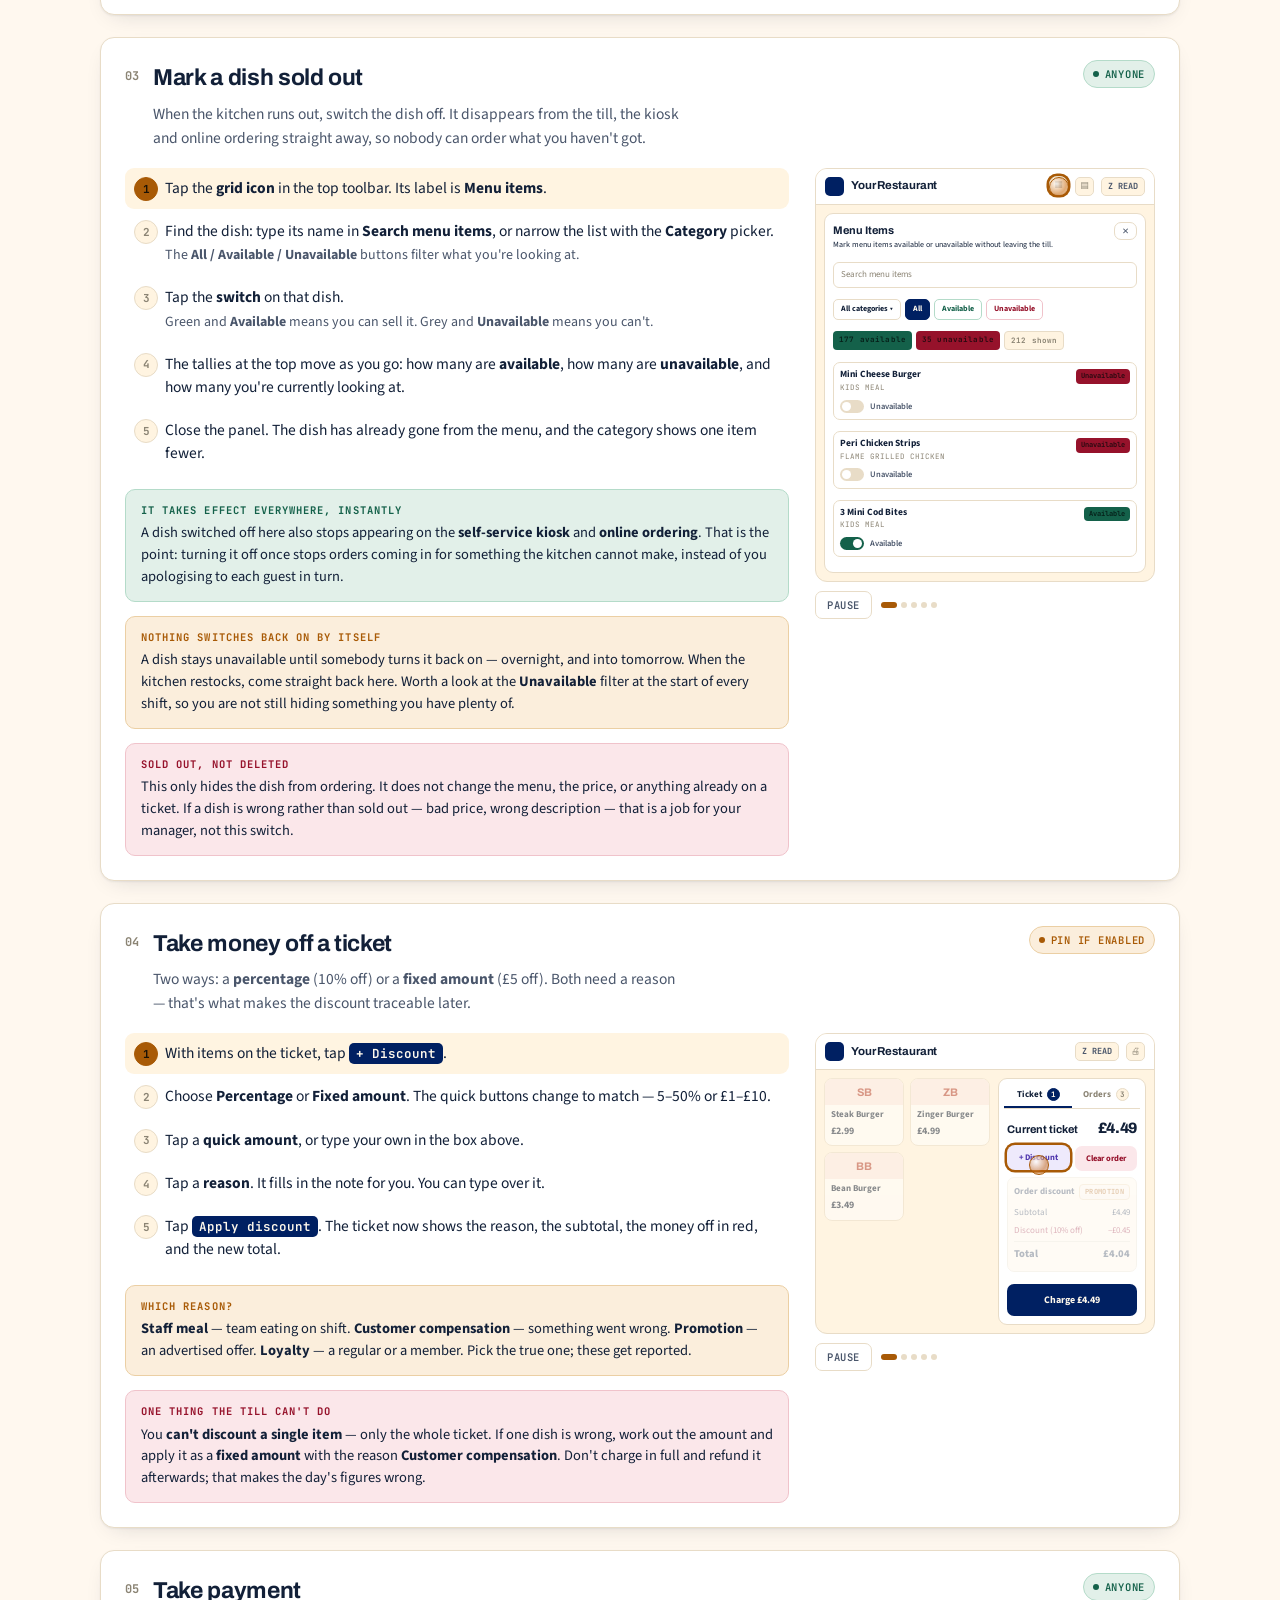
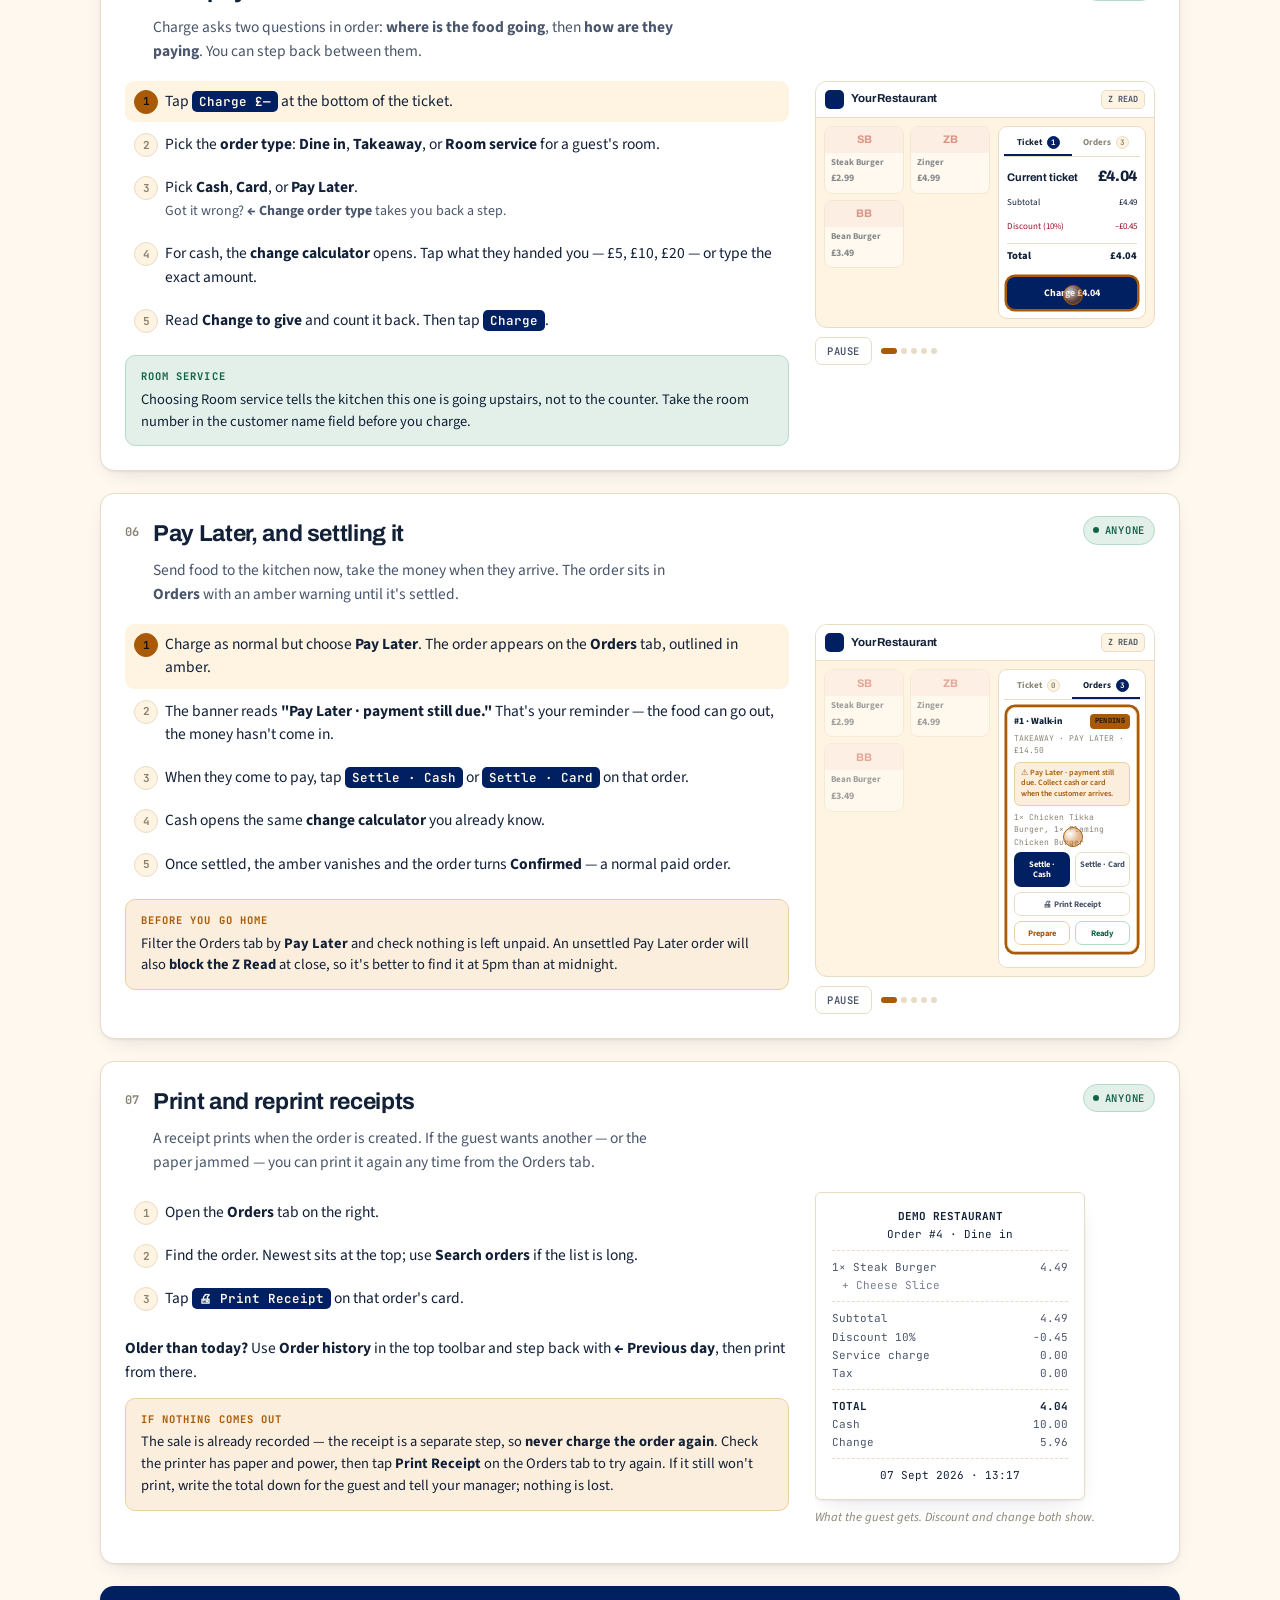
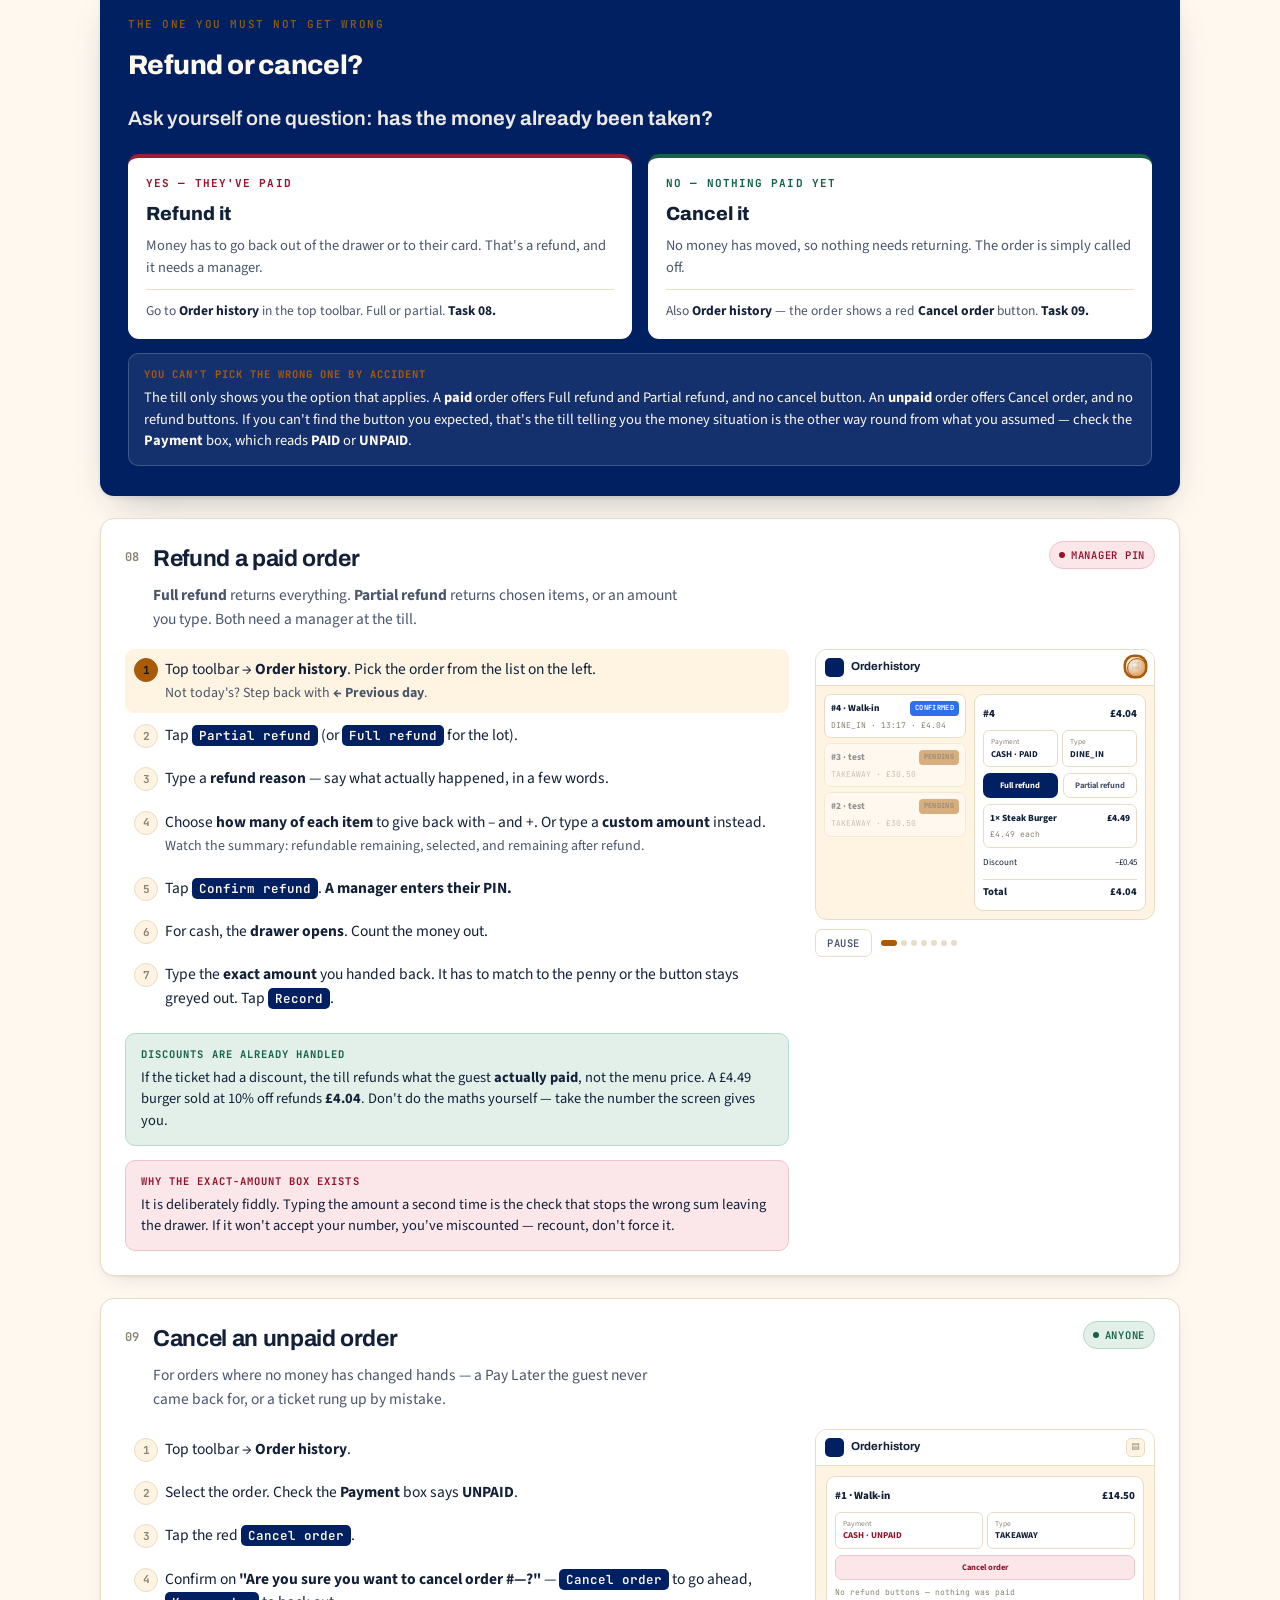
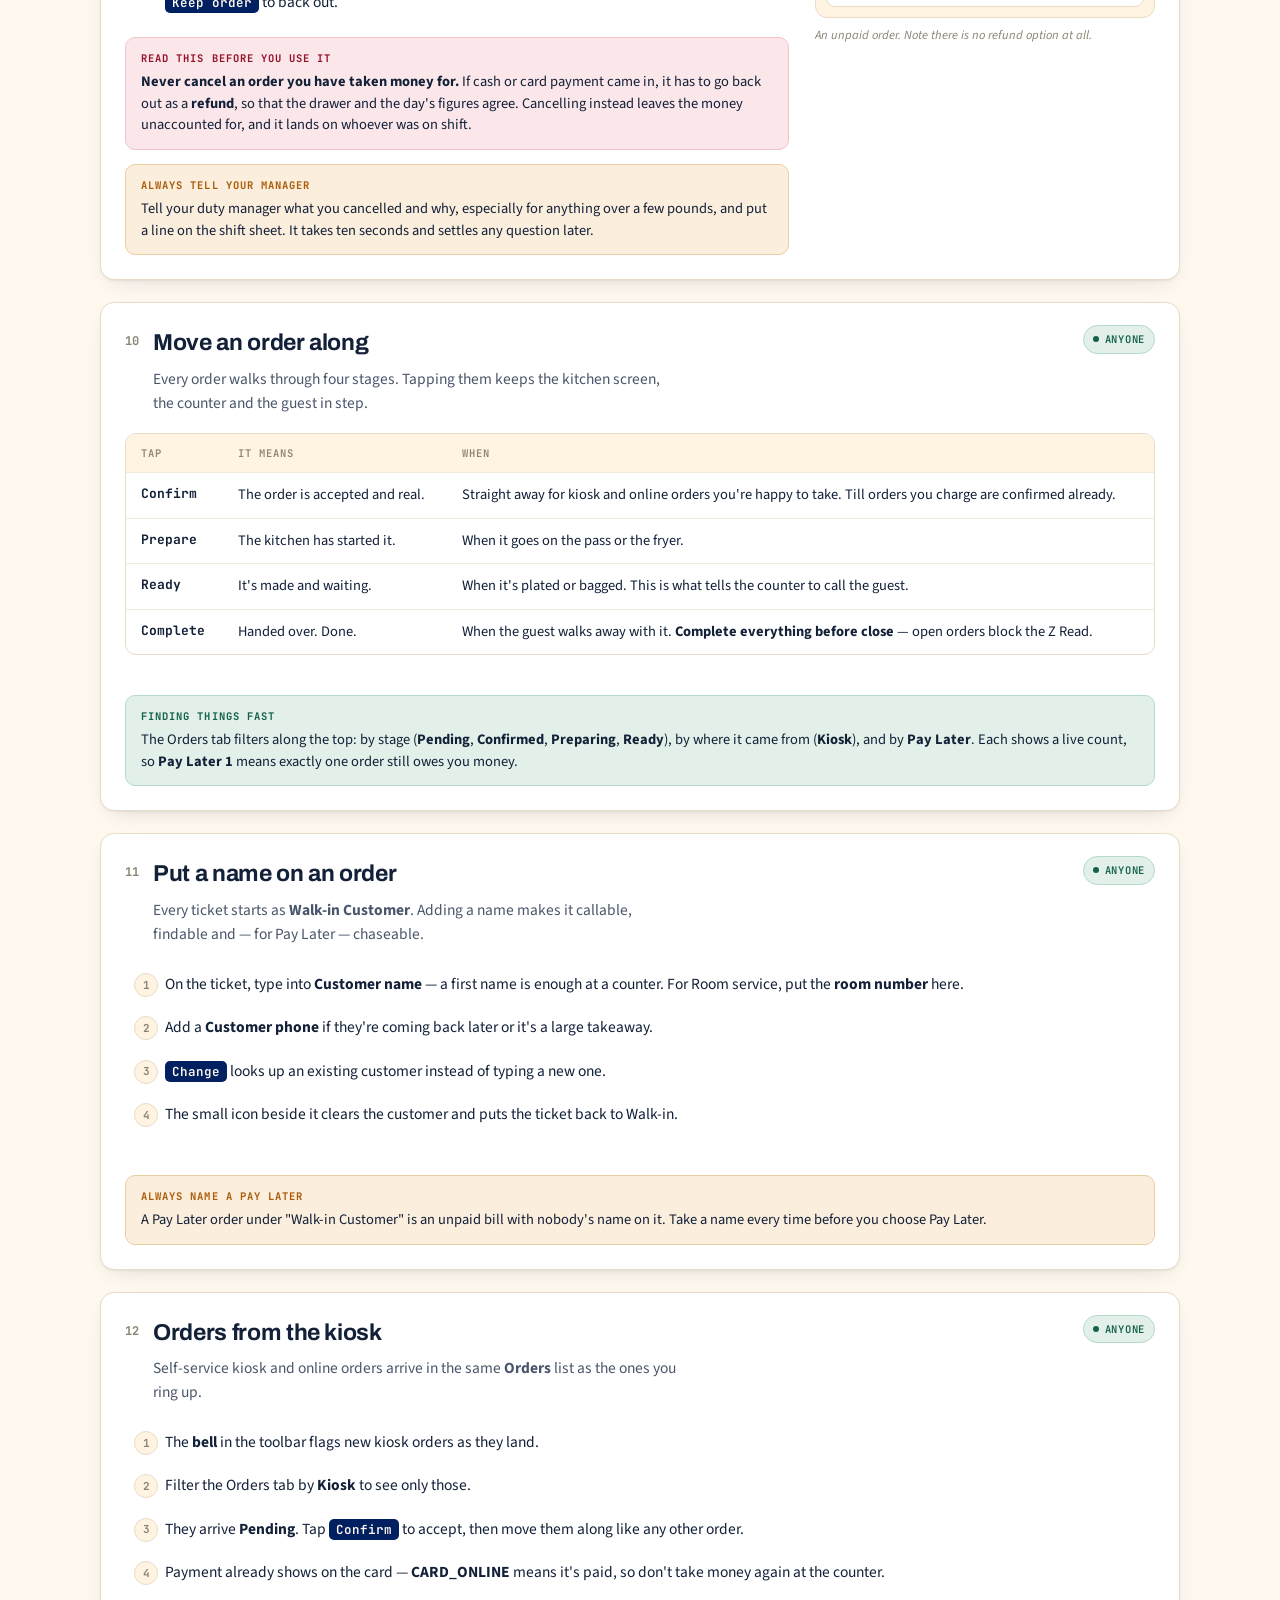
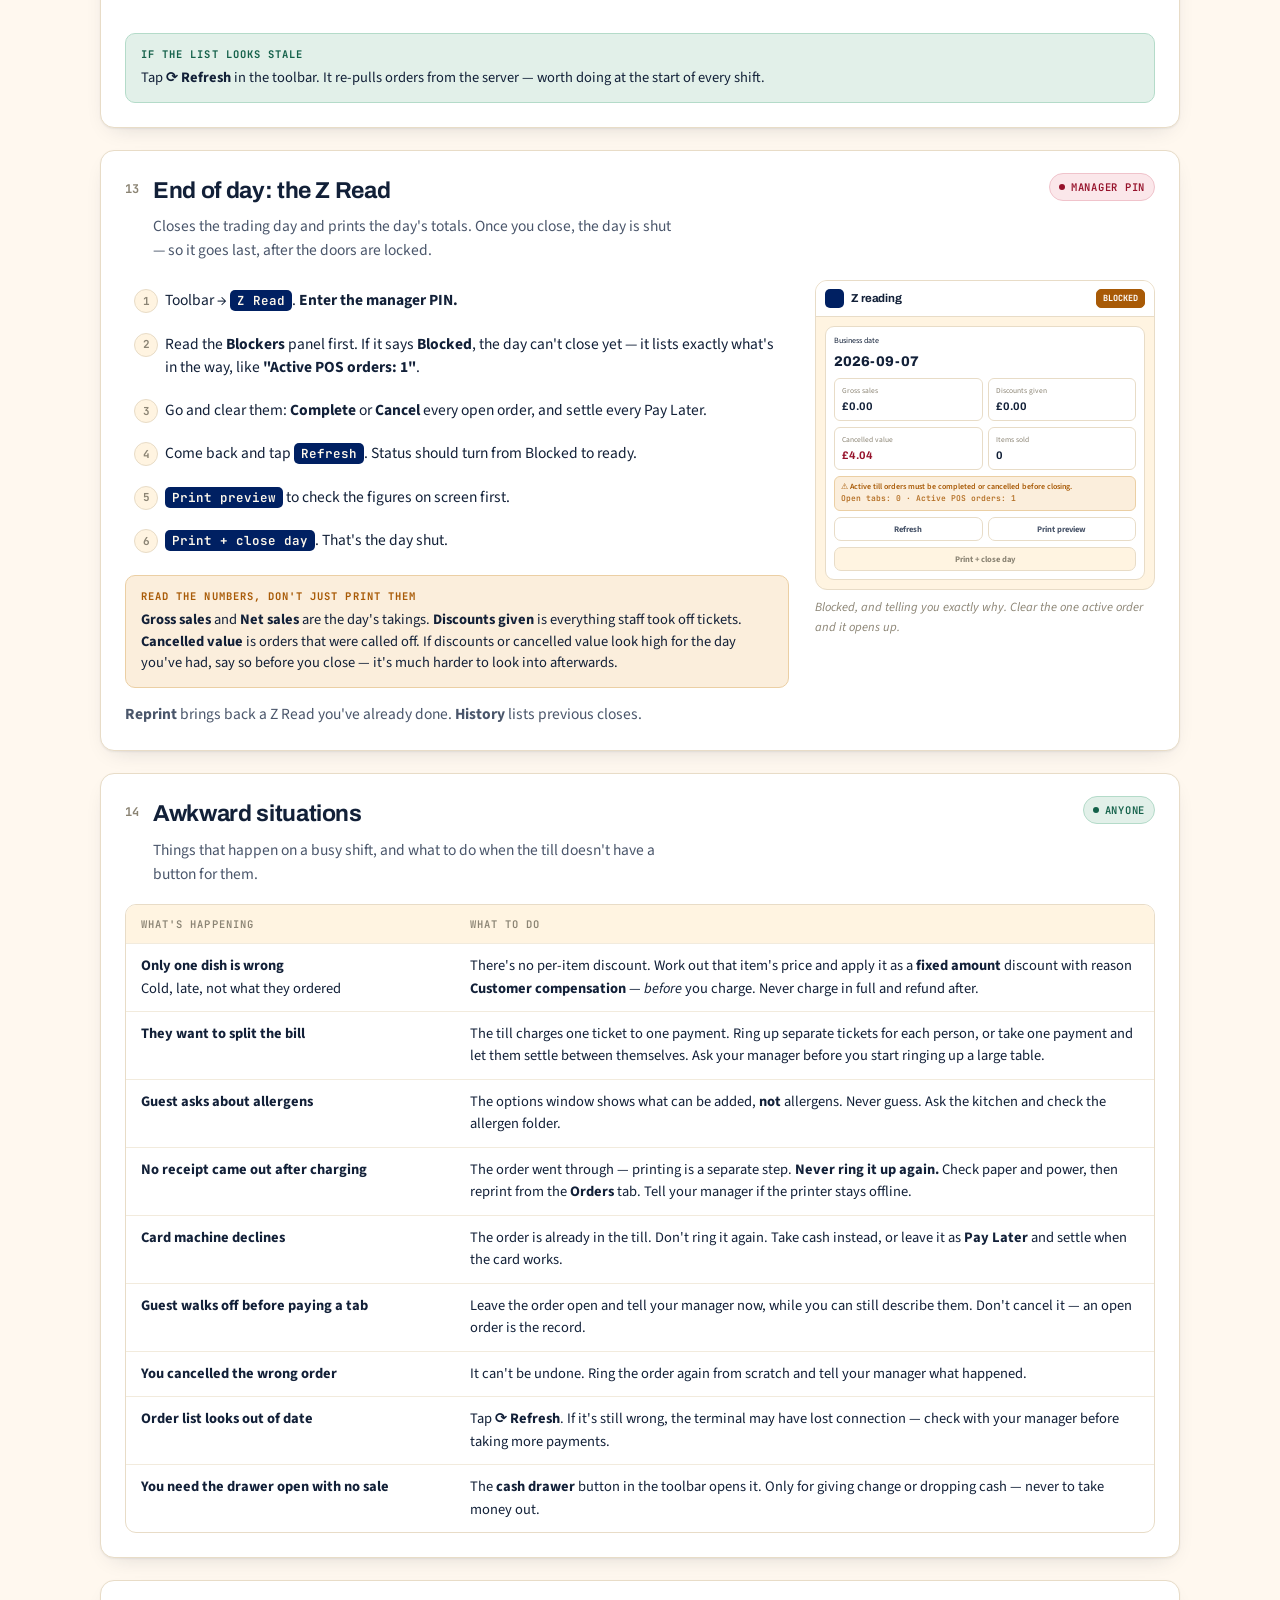
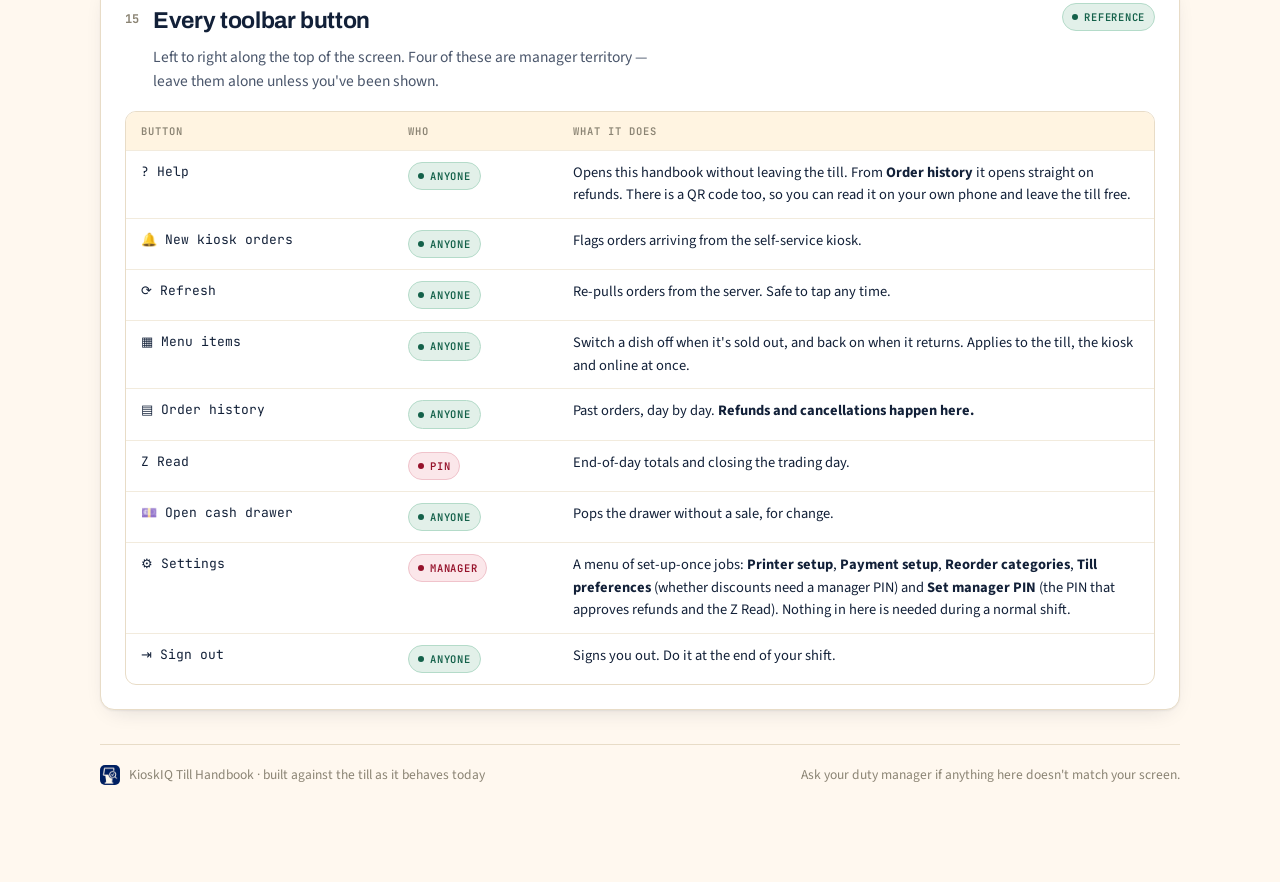
==== commit aa1362d2: "Add menu item availability panel to till handbook" ====
--- a/site/guides/till/index.html
+++ b/site/guides/till/index.html
@@ -439,6 +439,38 @@
   padding:5px 6px;font-size:8px;color:var(--amber);font-weight:600;line-height:1.35;
 }
 .discbox{background:var(--card-2);border:1px solid var(--line);border-radius:7px;padding:6px}
+/* availability panel mock */
+.avhead{display:flex;justify-content:space-between;align-items:flex-start;gap:6px;margin-bottom:5px}
+.avfilters{display:flex;gap:4px;margin:5px 0}
+.avfilters span{border:1px solid var(--line);border-radius:5px;padding:3px 7px;font-size:8px;font-weight:700;background:var(--card)}
+.avfilters span.on{background:var(--navy);color:var(--navy-ink);border-color:var(--navy)}
+.avfilters span.ok{color:var(--sage);border-color:var(--sage-line)}
+.avfilters span.no{color:var(--claret);border-color:var(--claret-line)}
+.avcounts{display:flex;gap:4px;margin-bottom:6px}
+.avcounts b{
+  font-family:"JetBrains Mono",ui-monospace,monospace;font-size:7.5px;font-weight:700;
+  padding:3px 6px;border-radius:4px;letter-spacing:.02em;
+}
+.avcounts .c-ok{background:var(--sage);color:#fff}
+.avcounts .c-no{background:var(--claret);color:#fff}
+.avcounts .c-all{background:var(--card-2);color:var(--ink-3);border:1px solid var(--line)}
+:root[data-theme="dark"] .avcounts .c-ok,:root:not([data-theme="light"]) .avcounts .c-ok{color:#06211a}
+:root[data-theme="dark"] .avcounts .c-no,:root:not([data-theme="light"]) .avcounts .c-no{color:#2a0a11}
+.avrow{border:1px solid var(--line);border-radius:7px;padding:6px;background:var(--card);margin-bottom:5px}
+.avrow .avtop{display:flex;justify-content:space-between;align-items:flex-start;gap:5px}
+.avrow .avname{font-weight:700;font-size:9.5px;line-height:1.25}
+.avrow .avcat{font-family:"JetBrains Mono",ui-monospace,monospace;font-size:7.5px;color:var(--ink-3);margin-top:1px}
+.badge-av{font-family:"JetBrains Mono",ui-monospace,monospace;font-size:7px;font-weight:700;padding:2px 5px;border-radius:4px;white-space:nowrap}
+.badge-av.yes{background:var(--sage);color:#fff}
+.badge-av.no{background:var(--claret);color:#fff}
+:root[data-theme="dark"] .badge-av.yes,:root:not([data-theme="light"]) .badge-av.yes{color:#06211a}
+:root[data-theme="dark"] .badge-av.no,:root:not([data-theme="light"]) .badge-av.no{color:#2a0a11}
+.swline{display:flex;align-items:center;gap:6px;margin-top:6px}
+.sw{width:24px;height:13px;border-radius:999px;background:var(--line);position:relative;flex:0 0 auto;transition:background .3s ease}
+.sw::after{content:"";position:absolute;top:2px;left:2px;width:9px;height:9px;border-radius:50%;background:var(--card);transition:transform .3s ease}
+.sw.on{background:var(--sage)}
+.sw.on::after{transform:translateX(11px)}
+.swtxt{font-size:8.5px;font-weight:600;color:var(--ink-2)}
 
 /* modal inside till */
 .modal{
@@ -732,7 +764,7 @@
             <div class="till-bar">
               <div class="logo"></div><div class="nm">Your Restaurant</div>
               <div class="sp"></div>
-              <div class="ic">🔔</div><div class="ic">⟳</div><div class="ic" id="an-hist">▤</div>
+              <div class="ic">🔔</div><div class="ic">⟳</div><div class="ic" id="an-items">▦</div><div class="ic" id="an-hist">▤</div>
               <div class="ic txt" id="an-zread">Z READ</div>
               <div class="ic">💷</div><div class="ic" id="an-help">?</div><div class="ic" id="an-set">⚙</div><div class="ic">⇥</div>
             </div>
@@ -757,25 +789,27 @@
               </div>
             </div>
             <div class="pin" style="left:6%;top:9.5%;--d:0s">1</div>
-            <div class="pin" style="left:73.6%;top:9.5%;--d:.35s">2</div>
-            <div class="pin" style="left:79.5%;top:9.5%;--d:.7s">3</div>
-            <div class="pin" style="left:89.2%;top:9.5%;--d:1.05s">4</div>
-            <div class="pin" style="left:13%;top:30%;--d:1.4s">5</div>
-            <div class="pin" style="left:69.4%;top:20%;--d:1.75s">6</div>
-            <div class="pin" style="left:69.4%;top:43.5%;--d:2.1s">7</div>
-            <div class="pin" style="left:69.4%;top:88%;--d:2.45s">8</div>
+            <div class="pin" style="left:69.7%;top:9.5%;--d:.3s">2</div>
+            <div class="pin" style="left:73.6%;top:9.5%;--d:.6s">3</div>
+            <div class="pin" style="left:79.5%;top:9.5%;--d:.9s">4</div>
+            <div class="pin" style="left:89.2%;top:9.5%;--d:1.2s">5</div>
+            <div class="pin" style="left:13%;top:30%;--d:1.5s">6</div>
+            <div class="pin" style="left:69.4%;top:20%;--d:1.8s">7</div>
+            <div class="pin" style="left:69.4%;top:43.5%;--d:2.1s">8</div>
+            <div class="pin" style="left:69.4%;top:88%;--d:2.4s">9</div>
           </div>
           <p class="cap">The till at rest, with one burger on the ticket.</p>
         </div>
         <ul class="legend">
           <li><span class="k">1</span><div><b>Restaurant name.</b> Tap the arrow here to go back up a level when you're inside a menu category.</div></li>
-          <li><span class="k">2</span><div><b>Order history.</b> Past orders live here. This is where refunds and cancellations happen — not on the Orders tab.</div></li>
-          <li><span class="k">3</span><div><b>Z Read.</b> End-of-day cash-up. Manager only — see task 12.</div></li>
-          <li><span class="k">4</span><div><b>Help.</b> Opens this handbook on the till itself, at the section you need. If you are ever unsure mid-service, start here.</div></li>
-          <li><span class="k">5</span><div><b>The menu.</b> Tap a category to open it, then tap a dish to add it. The small dark square opens toppings and options.</div></li>
-          <li><span class="k">6</span><div><b>Ticket / Orders.</b> <b>Ticket</b> is what you're ringing up right now. <b>Orders</b> is everything already sent to the kitchen.</div></li>
-          <li><span class="k">7</span><div><b>Discount &amp; Clear.</b> Discount takes money off the whole ticket. Clear order wipes it and starts again.</div></li>
-          <li><span class="k">8</span><div><b>Charge.</b> The only way out. Tap it and the till asks where the food is going, then how they're paying.</div></li>
+          <li><span class="k">2</span><div><b>Menu items.</b> Switch a dish off when the kitchen runs out, and back on when it's restocked — see task 03.</div></li>
+          <li><span class="k">3</span><div><b>Order history.</b> Past orders live here. This is where refunds and cancellations happen — not on the Orders tab.</div></li>
+          <li><span class="k">4</span><div><b>Z Read.</b> End-of-day cash-up. Manager only — see task 13.</div></li>
+          <li><span class="k">5</span><div><b>Help.</b> Opens this handbook on the till itself, at the section you need. If you are ever unsure mid-service, start here.</div></li>
+          <li><span class="k">6</span><div><b>The menu.</b> Tap a category to open it, then tap a dish to add it. The small dark square opens toppings and options.</div></li>
+          <li><span class="k">7</span><div><b>Ticket / Orders.</b> <b>Ticket</b> is what you're ringing up right now. <b>Orders</b> is everything already sent to the kitchen.</div></li>
+          <li><span class="k">8</span><div><b>Discount &amp; Clear.</b> Discount takes money off the whole ticket. Clear order wipes it and starts again.</div></li>
+          <li><span class="k">9</span><div><b>Charge.</b> The only way out. Tap it and the till asks where the food is going, then how they're paying.</div></li>
         </ul>
       </div>
     </article>
@@ -849,10 +883,95 @@
       </div>
     </article>
 
+    <!-- ============ 03 AVAILABILITY ============ -->
+    <article class="task" id="t-availability" data-title="Mark a dish sold out" data-k="sold out soldout 86 eighty six unavailable available run out ran out stock off menu hide item menu items grid availability kitchen out of">
+      <div class="task-h">
+        <div class="task-n">03</div>
+        <div class="task-t">
+          <h2>Mark a dish sold out</h2>
+          <p>When the kitchen runs out, switch the dish off. It disappears from the till, the kiosk and online ordering straight away, so nobody can order what you haven't got.</p>
+        </div>
+        <span class="chip anyone"><span class="dot"></span>Anyone</span>
+      </div>
+      <div class="task-body">
+        <div>
+          <ol class="steps" data-steps>
+            <li data-hs="#av-btn">Tap the <b>grid icon</b> in the top toolbar. Its label is <b>Menu items</b>.</li>
+            <li data-hs="#av-find">Find the dish: type its name in <b>Search menu items</b>, or narrow the list with the <b>Category</b> picker.<span class="said">The <b>All / Available / Unavailable</b> buttons filter what you're looking at.</span></li>
+            <li data-hs="#av-toggle">Tap the <b>switch</b> on that dish.<span class="said">Green and <b>Available</b> means you can sell it. Grey and <b>Unavailable</b> means you can't.</span></li>
+            <li data-hs="#av-count">The tallies at the top move as you go: how many are <b>available</b>, how many are <b>unavailable</b>, and how many you're currently looking at.</li>
+            <li data-hs="#av-done">Close the panel. The dish has already gone from the menu, and the category shows one item fewer.</li>
+          </ol>
+          <div class="note good">
+            <span class="lbl">It takes effect everywhere, instantly</span>
+            A dish switched off here also stops appearing on the <b>self-service kiosk</b> and <b>online ordering</b>. That is the point: turning it off once stops orders coming in for something the kitchen cannot make, instead of you apologising to each guest in turn.
+          </div>
+          <div class="note warn">
+            <span class="lbl">Nothing switches back on by itself</span>
+            A dish stays unavailable until somebody turns it back on — overnight, and into tomorrow. When the kitchen restocks, come straight back here. Worth a look at the <b>Unavailable</b> filter at the start of every shift, so you are not still hiding something you have plenty of.
+          </div>
+          <div class="note stop">
+            <span class="lbl">Sold out, not deleted</span>
+            This only hides the dish from ordering. It does not change the menu, the price, or anything already on a ticket. If a dish is wrong rather than sold out — bad price, wrong description — that is a job for your manager, not this switch.
+          </div>
+        </div>
+        <div>
+          <div class="till" data-flow>
+            <div class="till-bar">
+              <div class="logo"></div><div class="nm">Your Restaurant</div><div class="sp"></div>
+              <div class="ic hs" id="av-btn">▦</div><div class="ic">▤</div><div class="ic txt">Z READ</div>
+            </div>
+            <div class="till-body" style="grid-template-columns:1fr">
+              <div class="panel">
+                <div class="avhead">
+                  <div>
+                    <div style="font-family:Archivo,sans-serif;font-weight:700;font-size:11px">Menu Items</div>
+                    <div class="om" style="font-size:8px">Mark menu items available or unavailable without leaving the till.</div>
+                  </div>
+                  <div class="btn ghost" style="padding:3px 7px">✕</div>
+                </div>
+                <div class="field hs" id="av-find">Search menu items</div>
+                <div class="avfilters">
+                  <span>All categories ▾</span><span class="on">All</span><span class="ok">Available</span><span class="no">Unavailable</span>
+                </div>
+                <div class="avcounts hs" id="av-count">
+                  <b class="c-ok" data-avok>177 available</b><b class="c-no" data-avno>35 unavailable</b><b class="c-all">212 shown</b>
+                </div>
+                <div class="avrow hs" id="av-toggle">
+                  <div class="avtop">
+                    <div><div class="avname">Mini Cheese Burger</div><div class="avcat">KIDS MEAL</div></div>
+                    <span class="badge-av no" data-avbadge>Unavailable</span>
+                  </div>
+                  <div class="swline"><span class="sw" data-avsw></span><span class="swtxt" data-avlabel>Unavailable</span></div>
+                </div>
+                <div class="avrow">
+                  <div class="avtop">
+                    <div><div class="avname">Peri Chicken Strips</div><div class="avcat">FLAME GRILLED CHICKEN</div></div>
+                    <span class="badge-av no">Unavailable</span>
+                  </div>
+                  <div class="swline"><span class="sw"></span><span class="swtxt">Unavailable</span></div>
+                </div>
+                <div class="avrow" style="margin-bottom:0">
+                  <div class="avtop">
+                    <div><div class="avname">3 Mini Cod Bites</div><div class="avcat">KIDS MEAL</div></div>
+                    <span class="badge-av yes">Available</span>
+                  </div>
+                  <div class="swline"><span class="sw on"></span><span class="swtxt">Available</span></div>
+                </div>
+                <div class="hs" id="av-done" style="height:1px"></div>
+              </div>
+            </div>
+            <div class="finger"></div>
+          </div>
+          <div class="flow-ctl"><button data-toggle>Pause</button><div class="pips"></div></div>
+        </div>
+      </div>
+    </article>
+
     <!-- ============ 03 DISCOUNT ============ -->
     <article class="task" id="t-discount" data-title="Take money off a ticket" data-k="discount percent percentage fixed amount comp free staff meal loyalty promotion compensation money off reduce price">
       <div class="task-h">
-        <div class="task-n">03</div>
+        <div class="task-n">04</div>
         <div class="task-t">
           <h2>Take money off a ticket</h2>
           <p>Two ways: a <b>percentage</b> (10% off) or a <b>fixed amount</b> (£5 off). Both need a reason — that's what makes the discount traceable later.</p>
@@ -927,7 +1046,7 @@
     <!-- ============ 04 PAYMENT ============ -->
     <article class="task" id="t-pay" data-title="Take payment" data-k="charge pay payment cash card change calculator tender dine in takeaway room service order type">
       <div class="task-h">
-        <div class="task-n">04</div>
+        <div class="task-n">05</div>
         <div class="task-t">
           <h2>Take payment</h2>
           <p>Charge asks two questions in order: <b>where is the food going</b>, then <b>how are they paying</b>. You can step back between them.</p>
@@ -995,7 +1114,7 @@
     <!-- ============ 05 PAY LATER ============ -->
     <article class="task" id="t-paylater" data-title="Pay Later, and settling it" data-k="pay later tab unpaid settle owe outstanding collect payment due later account">
       <div class="task-h">
-        <div class="task-n">05</div>
+        <div class="task-n">06</div>
         <div class="task-t">
           <h2>Pay Later, and settling it</h2>
           <p>Send food to the kitchen now, take the money when they arrive. The order sits in <b>Orders</b> with an amber warning until it's settled.</p>
@@ -1062,7 +1181,7 @@
     <!-- ============ 06 RECEIPTS ============ -->
     <article class="task" id="t-print" data-title="Print and reprint receipts" data-k="print receipt reprint printer paper copy vat invoice customer copy setup printer">
       <div class="task-h">
-        <div class="task-n">06</div>
+        <div class="task-n">07</div>
         <div class="task-t">
           <h2>Print and reprint receipts</h2>
           <p>A receipt prints when the order is created. If the guest wants another — or the paper jammed — you can print it again any time from the Orders tab.</p>
@@ -1116,13 +1235,13 @@
           <div class="ans">Yes — they've paid</div>
           <h3>Refund it</h3>
           <p>Money has to go back out of the drawer or to their card. That's a refund, and it needs a manager.</p>
-          <div class="where">Go to <b>Order history</b> in the top toolbar. Full or partial. <b>Task 07.</b></div>
+          <div class="where">Go to <b>Order history</b> in the top toolbar. Full or partial. <b>Task 08.</b></div>
         </div>
         <div class="branch no">
           <div class="ans">No — nothing paid yet</div>
           <h3>Cancel it</h3>
           <p>No money has moved, so nothing needs returning. The order is simply called off.</p>
-          <div class="where">Also <b>Order history</b> — the order shows a red <b>Cancel order</b> button. <b>Task 08.</b></div>
+          <div class="where">Also <b>Order history</b> — the order shows a red <b>Cancel order</b> button. <b>Task 09.</b></div>
         </div>
       </div>
       <div class="note warn" style="background:rgba(255,255,255,.08);border-color:rgba(255,255,255,.18);color:inherit">
@@ -1134,7 +1253,7 @@
     <!-- ============ 07 REFUND ============ -->
     <article class="task" id="t-refund" data-title="Refund a paid order" data-k="refund money back partial full return complaint cold food wrong order manager pin drawer">
       <div class="task-h">
-        <div class="task-n">07</div>
+        <div class="task-n">08</div>
         <div class="task-t">
           <h2>Refund a paid order</h2>
           <p><b>Full refund</b> returns everything. <b>Partial refund</b> returns chosen items, or an amount you type. Both need a manager at the till.</p>
@@ -1222,7 +1341,7 @@
     <!-- ============ 08 CANCEL ============ -->
     <article class="task" id="t-cancel" data-title="Cancel an unpaid order" data-k="cancel void kill order unpaid mistake walked out no show remove order">
       <div class="task-h">
-        <div class="task-n">08</div>
+        <div class="task-n">09</div>
         <div class="task-t">
           <h2>Cancel an unpaid order</h2>
           <p>For orders where no money has changed hands — a Pay Later the guest never came back for, or a ticket rung up by mistake.</p>
@@ -1269,7 +1388,7 @@
     <!-- ============ 09 LIFECYCLE ============ -->
     <article class="task" id="t-status" data-title="Move an order along" data-k="status confirm prepare ready complete kitchen kds progress stages orders tab filter">
       <div class="task-h">
-        <div class="task-n">09</div>
+        <div class="task-n">10</div>
         <div class="task-t">
           <h2>Move an order along</h2>
           <p>Every order walks through four stages. Tapping them keeps the kitchen screen, the counter and the guest in step.</p>
@@ -1298,7 +1417,7 @@
     <!-- ============ 10 CUSTOMER ============ -->
     <article class="task" id="t-customer" data-title="Put a name on an order" data-k="customer name phone walk-in change customer room number regular">
       <div class="task-h">
-        <div class="task-n">10</div>
+        <div class="task-n">11</div>
         <div class="task-t">
           <h2>Put a name on an order</h2>
           <p>Every ticket starts as <b>Walk-in Customer</b>. Adding a name makes it callable, findable and — for Pay Later — chaseable.</p>
@@ -1322,7 +1441,7 @@
     <!-- ============ 11 KIOSK ============ -->
     <article class="task" id="t-kiosk" data-title="Orders from the kiosk" data-k="kiosk self service online qr orders incoming new orders bell notification source">
       <div class="task-h">
-        <div class="task-n">11</div>
+        <div class="task-n">12</div>
         <div class="task-t">
           <h2>Orders from the kiosk</h2>
           <p>Self-service kiosk and online orders arrive in the same <b>Orders</b> list as the ones you ring up.</p>
@@ -1346,7 +1465,7 @@
     <!-- ============ 12 Z READ ============ -->
     <article class="task" id="t-zread" data-title="End of day: the Z Read" data-k="z read end of day close cash up closeout blockers gross sales net discounts given items sold reprint">
       <div class="task-h">
-        <div class="task-n">12</div>
+        <div class="task-n">13</div>
         <div class="task-t">
           <h2>End of day: the Z Read</h2>
           <p>Closes the trading day and prints the day's totals. Once you close, the day is shut — so it goes last, after the doors are locked.</p>
@@ -1398,7 +1517,7 @@
     <!-- ============ 13 EDGE CASES ============ -->
     <article class="task" id="t-edge" data-title="Awkward situations" data-k="split bill allergy allergen out of stock till frozen wifi offline card declined guest walked out wrong item help problems troubleshooting">
       <div class="task-h">
-        <div class="task-n">13</div>
+        <div class="task-n">14</div>
         <div class="task-t">
           <h2>Awkward situations</h2>
           <p>Things that happen on a busy shift, and what to do when the till doesn't have a button for them.</p>
@@ -1428,7 +1547,7 @@
     <!-- ============ 14 TOOLBAR ============ -->
     <article class="task" id="t-toolbar" data-title="Every toolbar button" data-k="toolbar icons buttons top bar reference what does this button do settings printer payments pin categories sign out">
       <div class="task-h">
-        <div class="task-n">14</div>
+        <div class="task-n">15</div>
         <div class="task-t">
           <h2>Every toolbar button</h2>
           <p>Left to right along the top of the screen. Four of these are manager territory — leave them alone unless you've been shown.</p>
@@ -1443,6 +1562,7 @@
               <tr><td class="mono">? Help</td><td><span class="chip anyone"><span class="dot"></span>Anyone</span></td><td>Opens this handbook without leaving the till. From <b>Order history</b> it opens straight on refunds. There is a QR code too, so you can read it on your own phone and leave the till free.</td></tr>
               <tr><td class="mono">🔔 New kiosk orders</td><td><span class="chip anyone"><span class="dot"></span>Anyone</span></td><td>Flags orders arriving from the self-service kiosk.</td></tr>
               <tr><td class="mono">⟳ Refresh</td><td><span class="chip anyone"><span class="dot"></span>Anyone</span></td><td>Re-pulls orders from the server. Safe to tap any time.</td></tr>
+              <tr><td class="mono">▦ Menu items</td><td><span class="chip anyone"><span class="dot"></span>Anyone</span></td><td>Switch a dish off when it's sold out, and back on when it returns. Applies to the till, the kiosk and online at once.</td></tr>
               <tr><td class="mono">▤ Order history</td><td><span class="chip anyone"><span class="dot"></span>Anyone</span></td><td>Past orders, day by day. <b>Refunds and cancellations happen here.</b></td></tr>
               <tr><td class="mono">Z Read</td><td><span class="chip mgr"><span class="dot"></span>PIN</span></td><td>End-of-day totals and closing the trading day.</td></tr>
               <tr><td class="mono">💷 Open cash drawer</td><td><span class="chip anyone"><span class="dot"></span>Anyone</span></td><td>Pops the drawer without a sale, for change.</td></tr>
@@ -1523,7 +1643,11 @@
     var a = document.createElement('a');
     a.href = '#' + c.id;
     var isDecide = c.classList.contains('decide');
-    a.innerHTML = '<span class="n">' + (isDecide ? '★' : String(i < 6 ? i+1 : i).padStart(2,'0')) + '</span><span>' + c.dataset.title + '</span>';
+    // number comes from the card itself, so inserting a task never
+    // silently renumbers the index
+    var tn = c.querySelector('.task-n');
+    var num = isDecide ? '★' : (tn ? tn.textContent.trim() : '');
+    a.innerHTML = '<span class="n">' + num + '</span><span>' + c.dataset.title + '</span>';
     li.appendChild(a); rail.appendChild(li);
   });
 
@@ -1637,6 +1761,18 @@
         var chip = flow.querySelector('[data-refchip]');
         if (chip) chip.innerHTML = refunded ? '£4.49 each · <b style="color:var(--amber)">Refunded 1/1</b>' : '£4.49 each';
       }
+      var avsw = flow.querySelector('[data-avsw]');
+      if (avsw){
+        var flipped = Number(beat) >= 3;
+        avsw.className = 'sw' + (flipped ? ' on' : '');
+        flow.querySelector('[data-avlabel]').textContent = flipped ? 'Available' : 'Unavailable';
+        var avb = flow.querySelector('[data-avbadge]');
+        avb.className = 'badge-av ' + (flipped ? 'yes' : 'no');
+        avb.textContent = flipped ? 'Available' : 'Unavailable';
+        flow.querySelector('[data-avok]').textContent = (flipped ? 178 : 177) + ' available';
+        flow.querySelector('[data-avno]').textContent = (flipped ? 34 : 35) + ' unavailable';
+      }
+
       var swap = flow.querySelector('[data-swap]');
       if (swap){
         var ok = beat === '7';
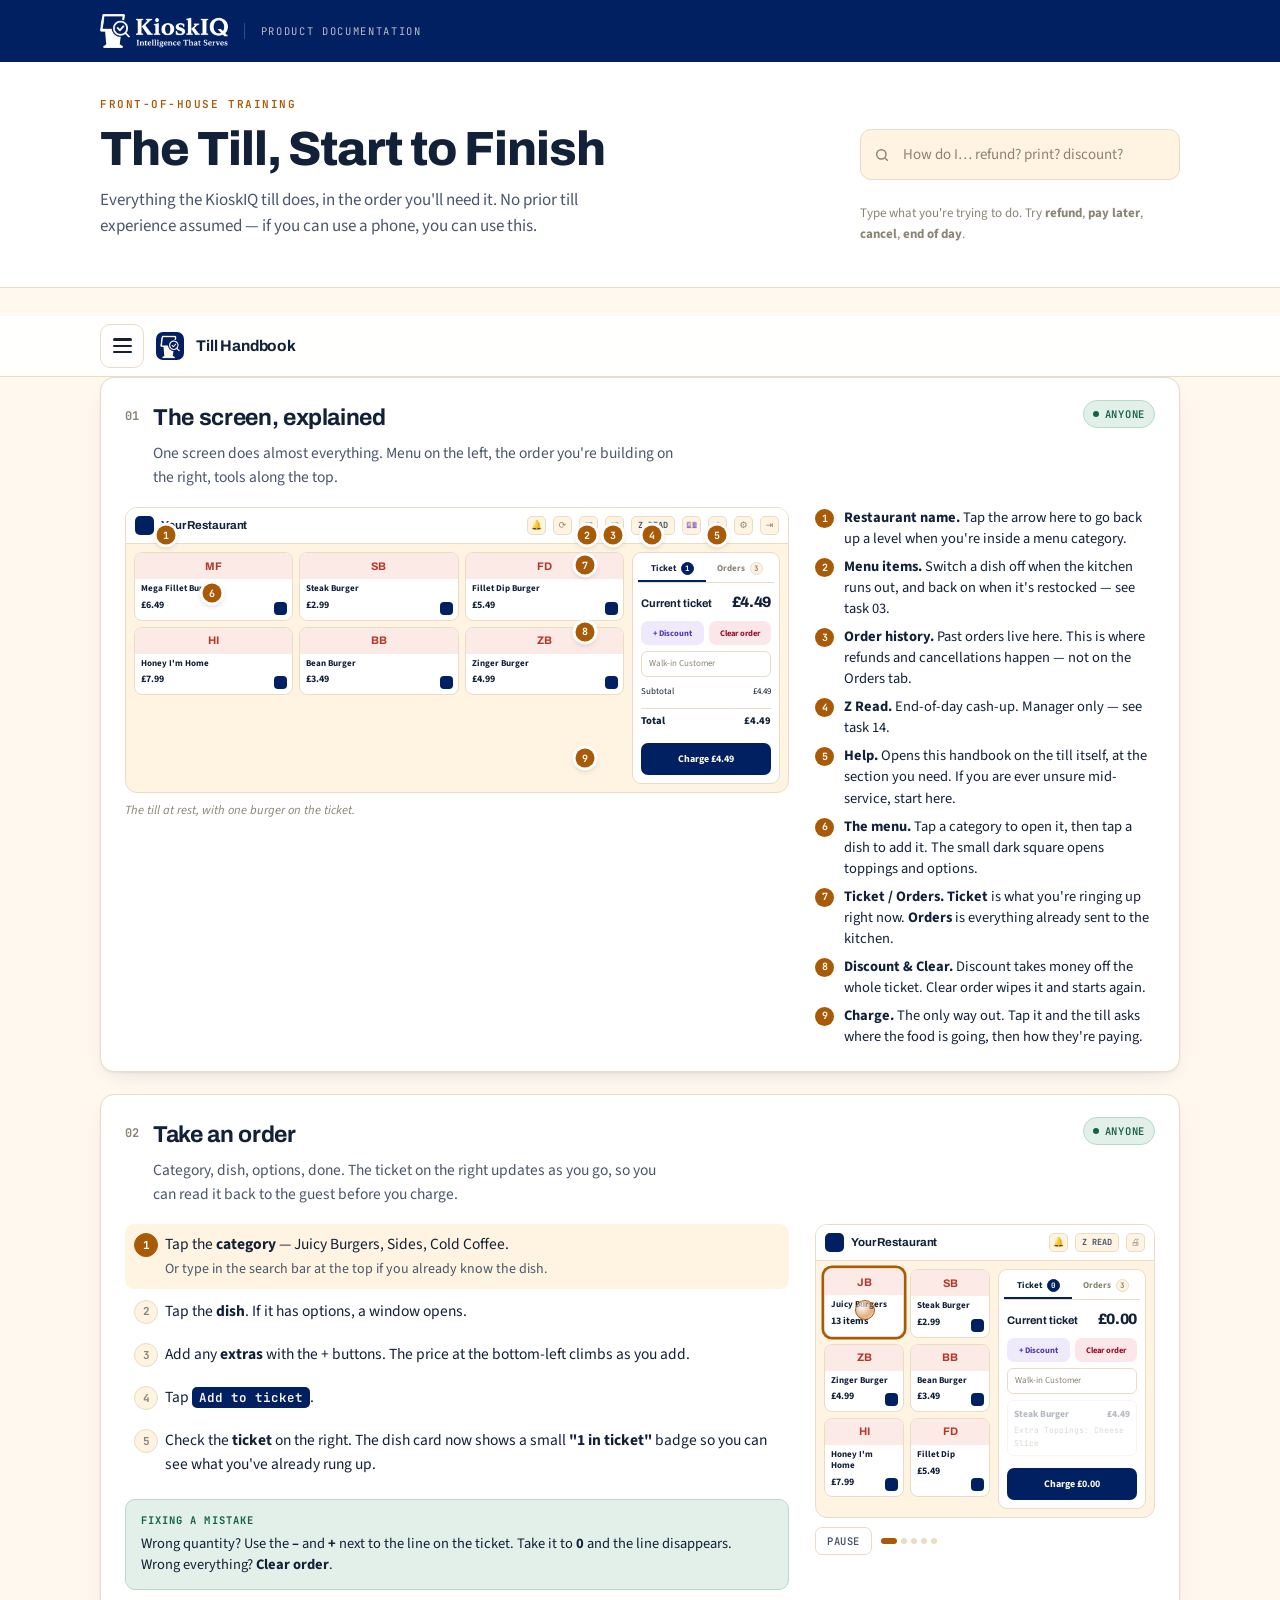
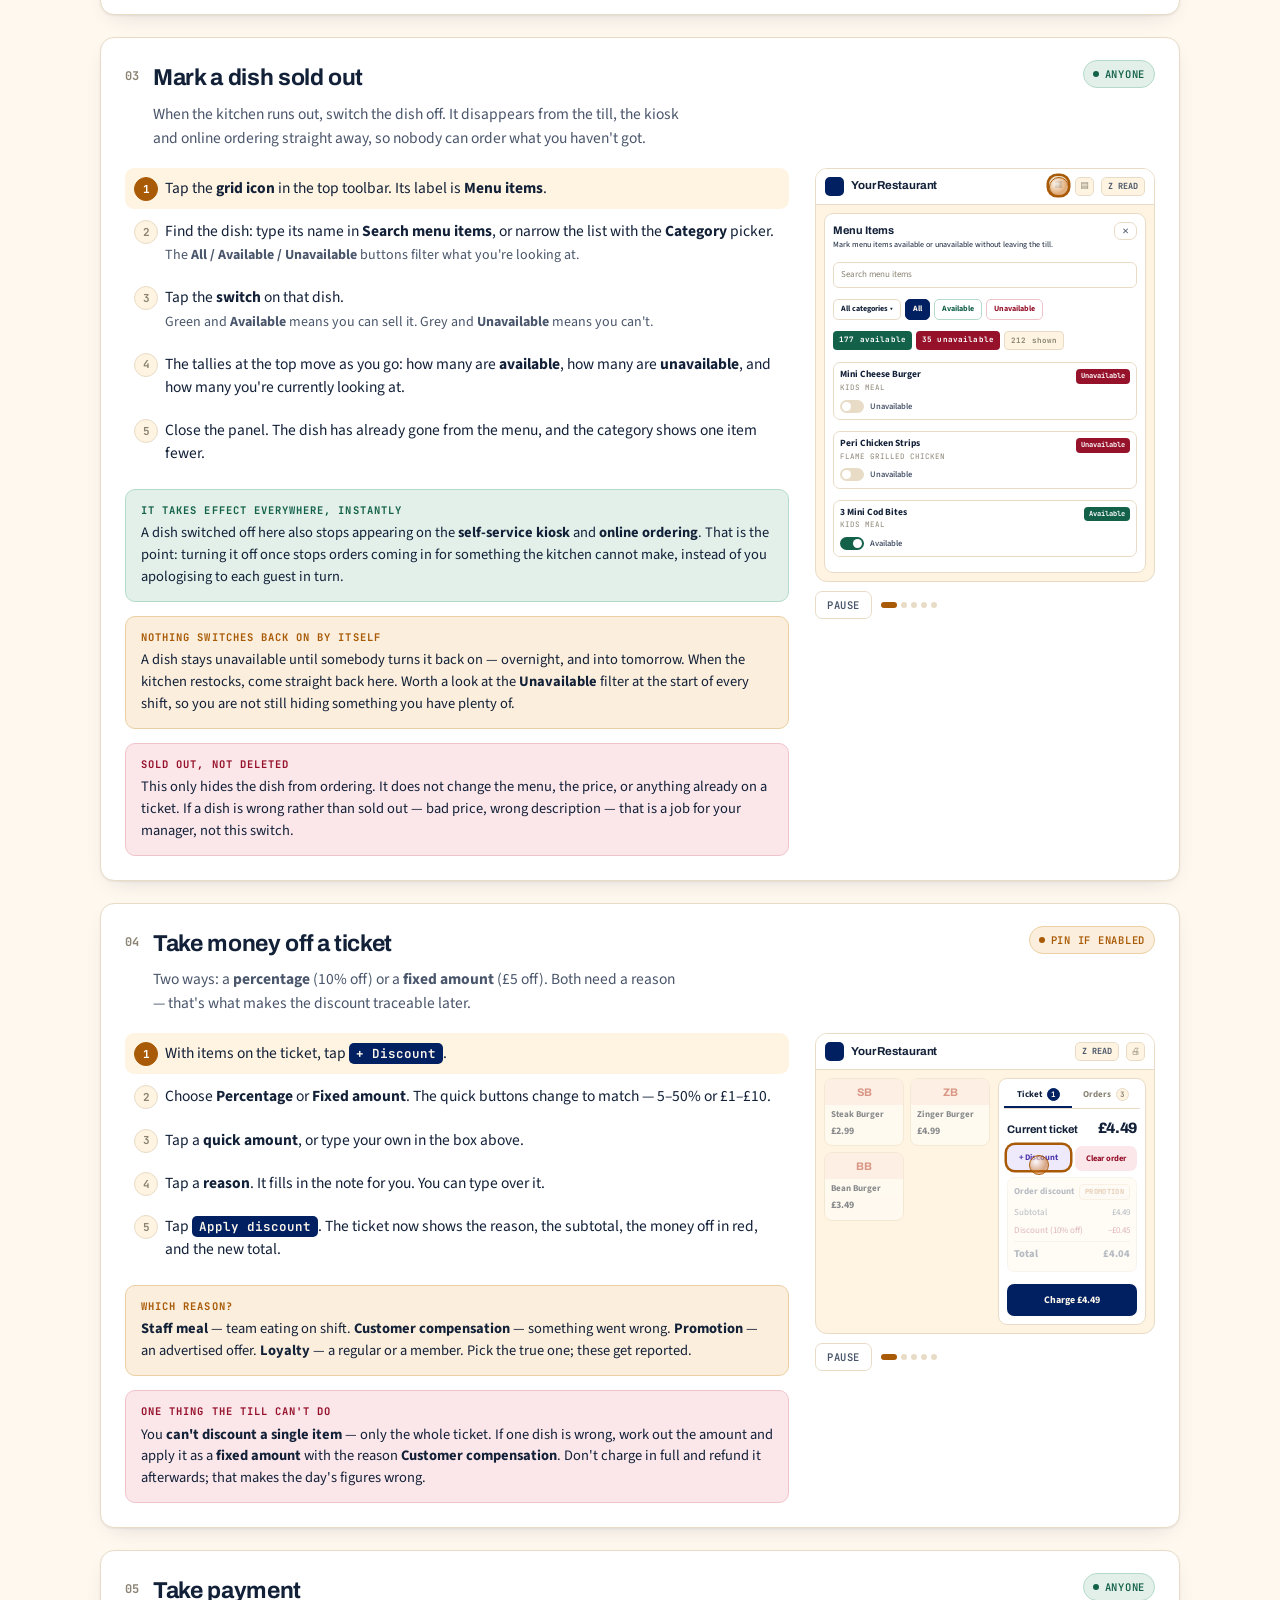
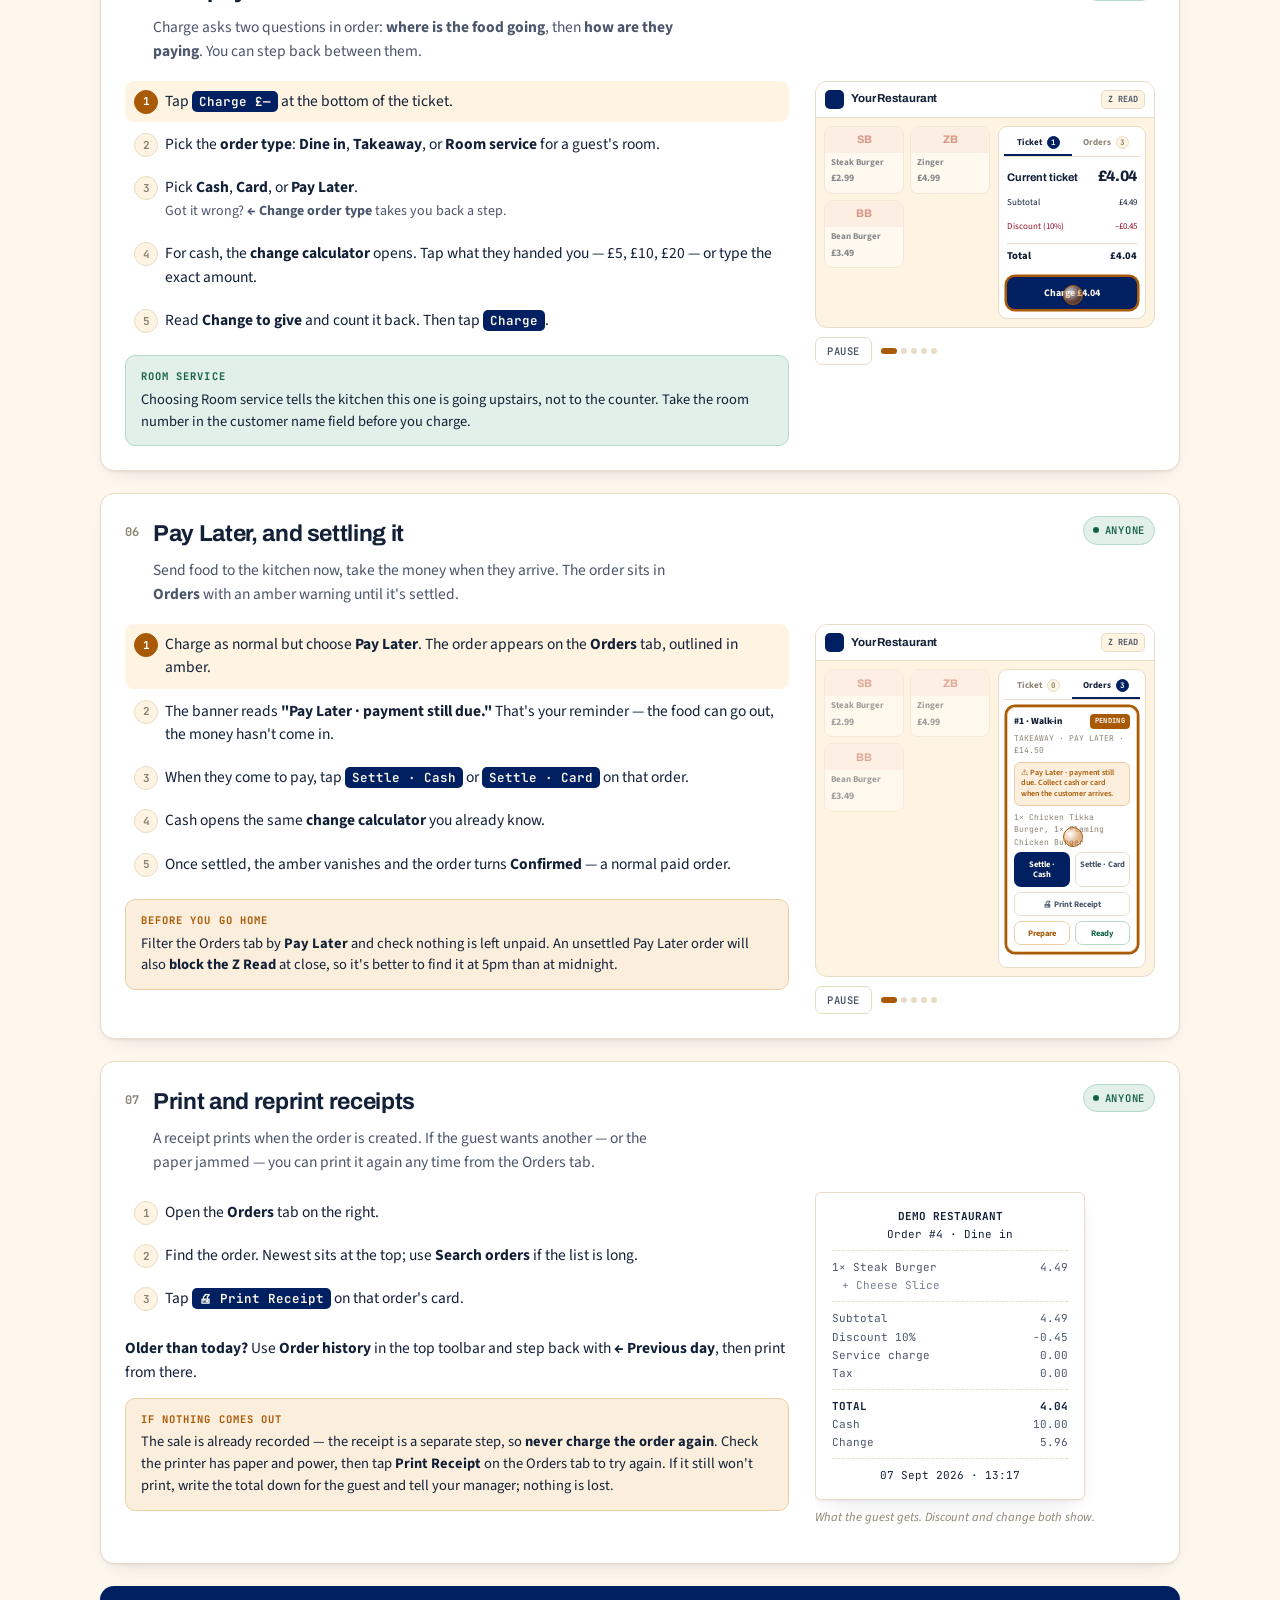
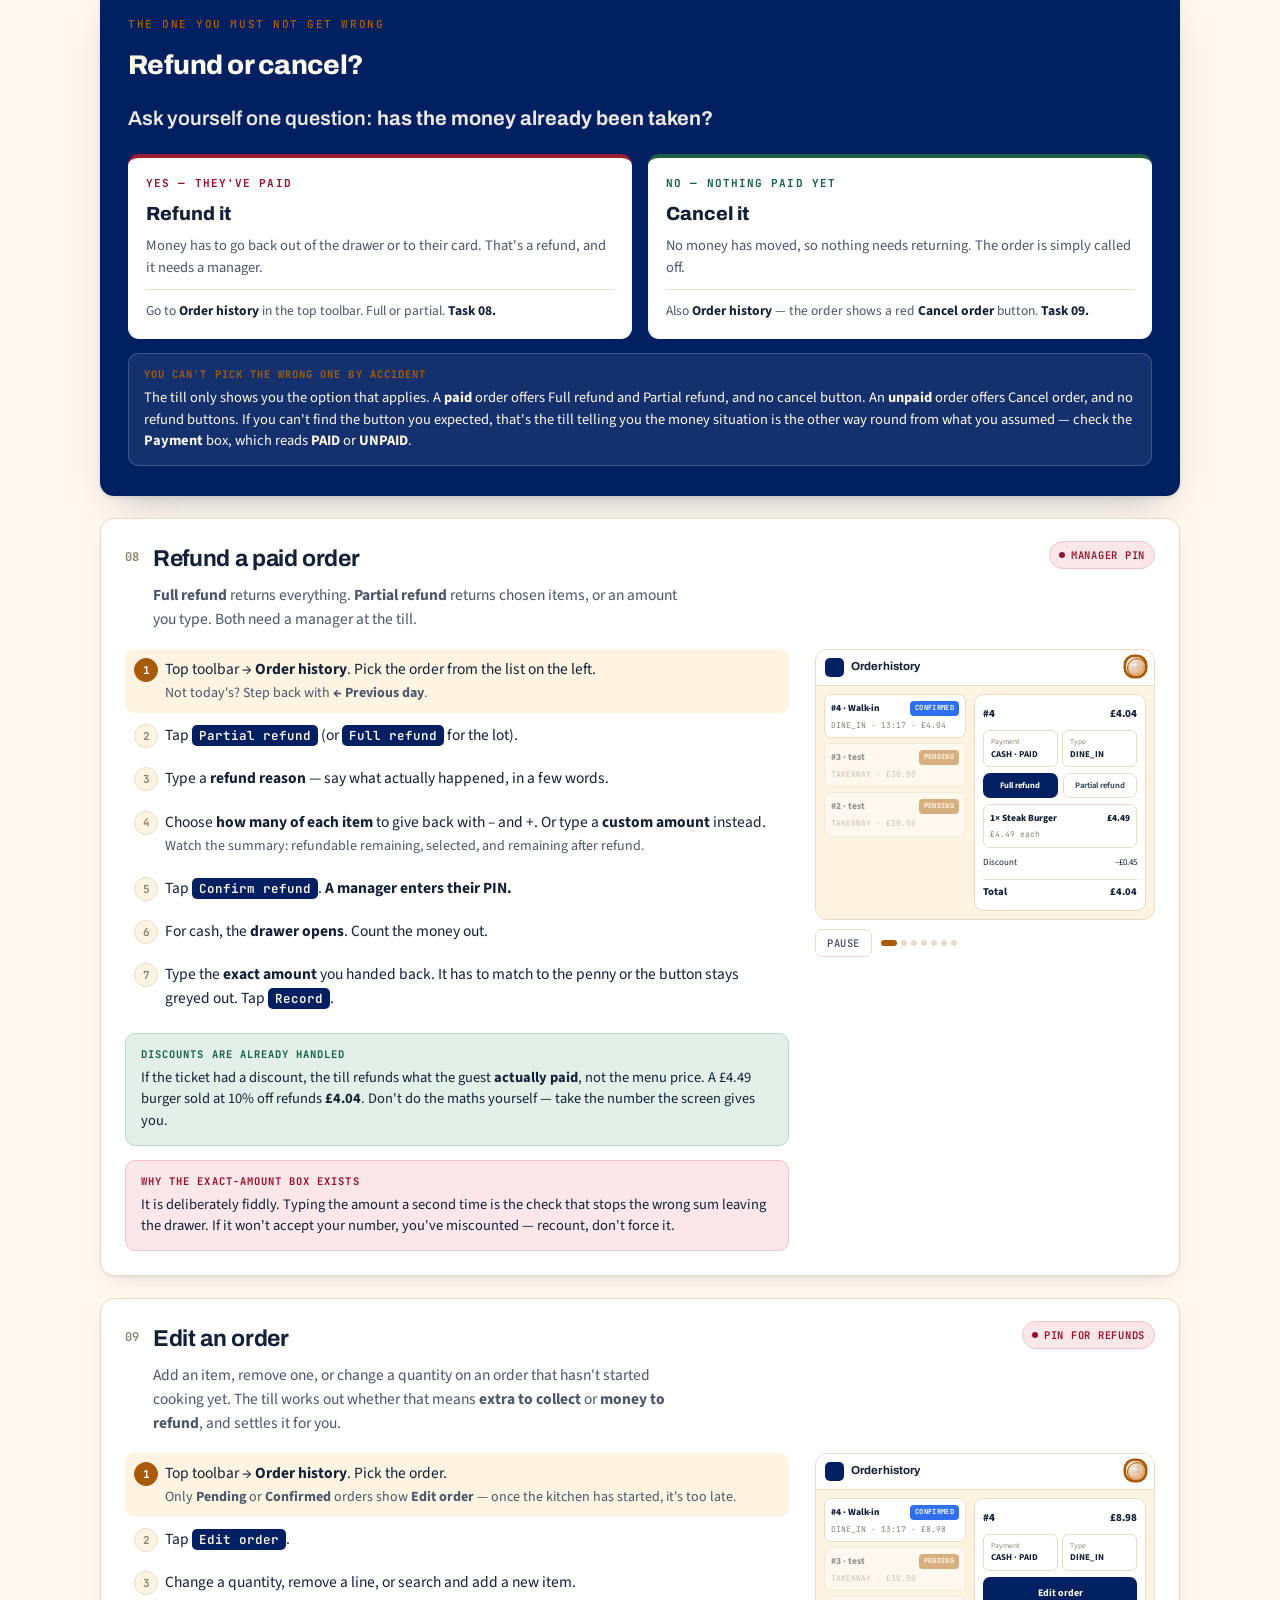
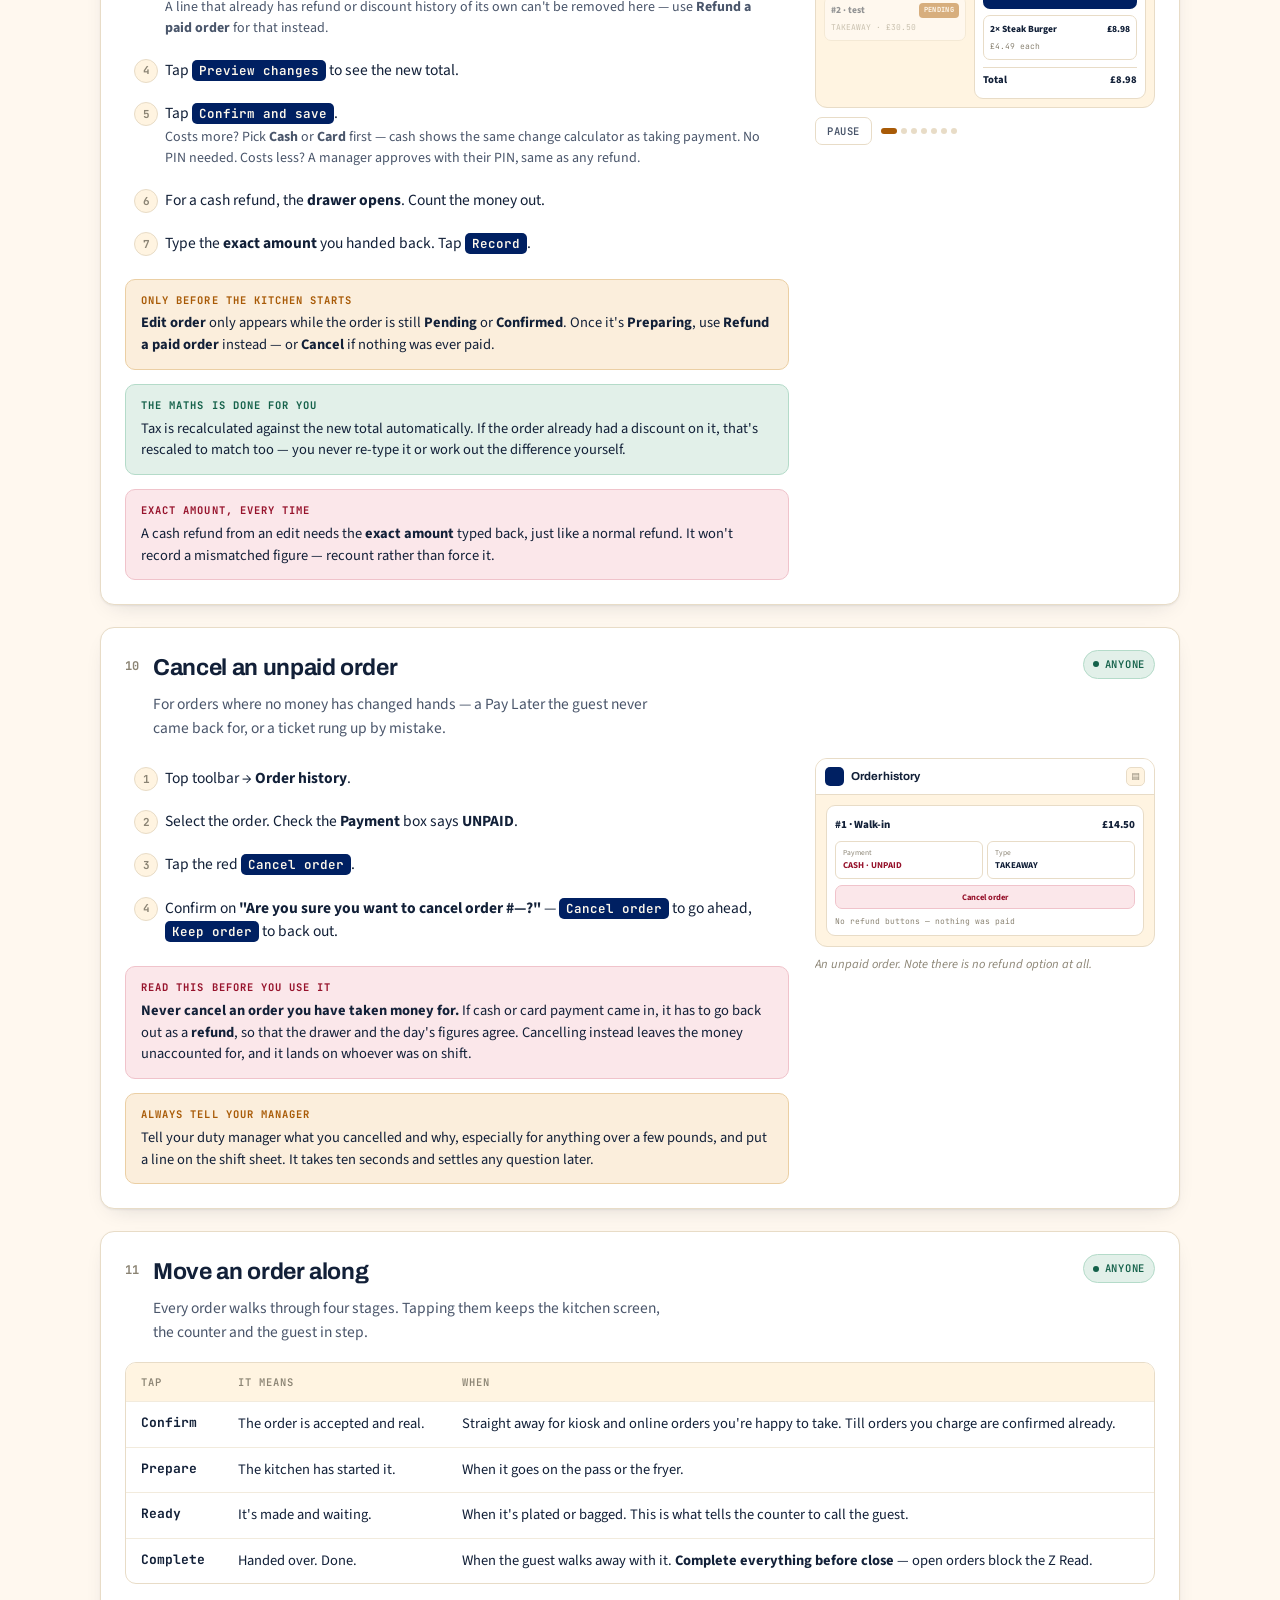
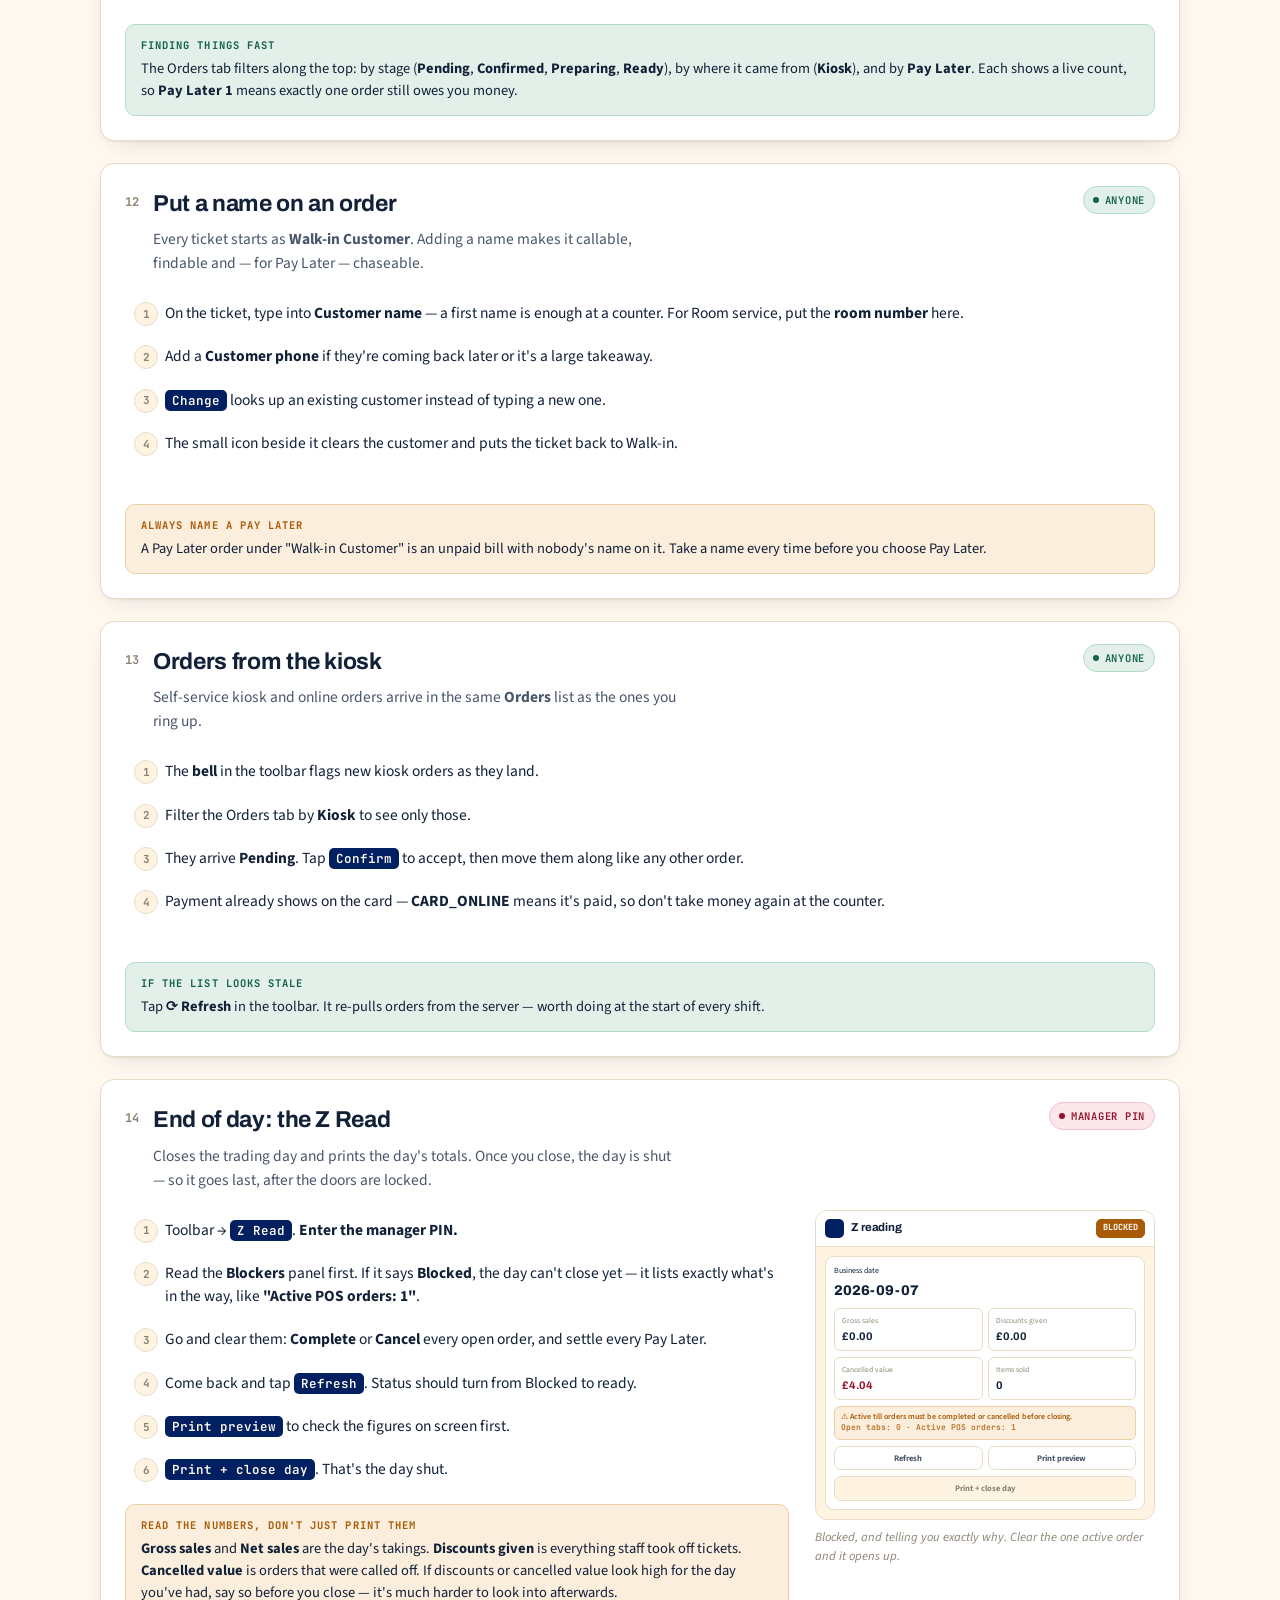
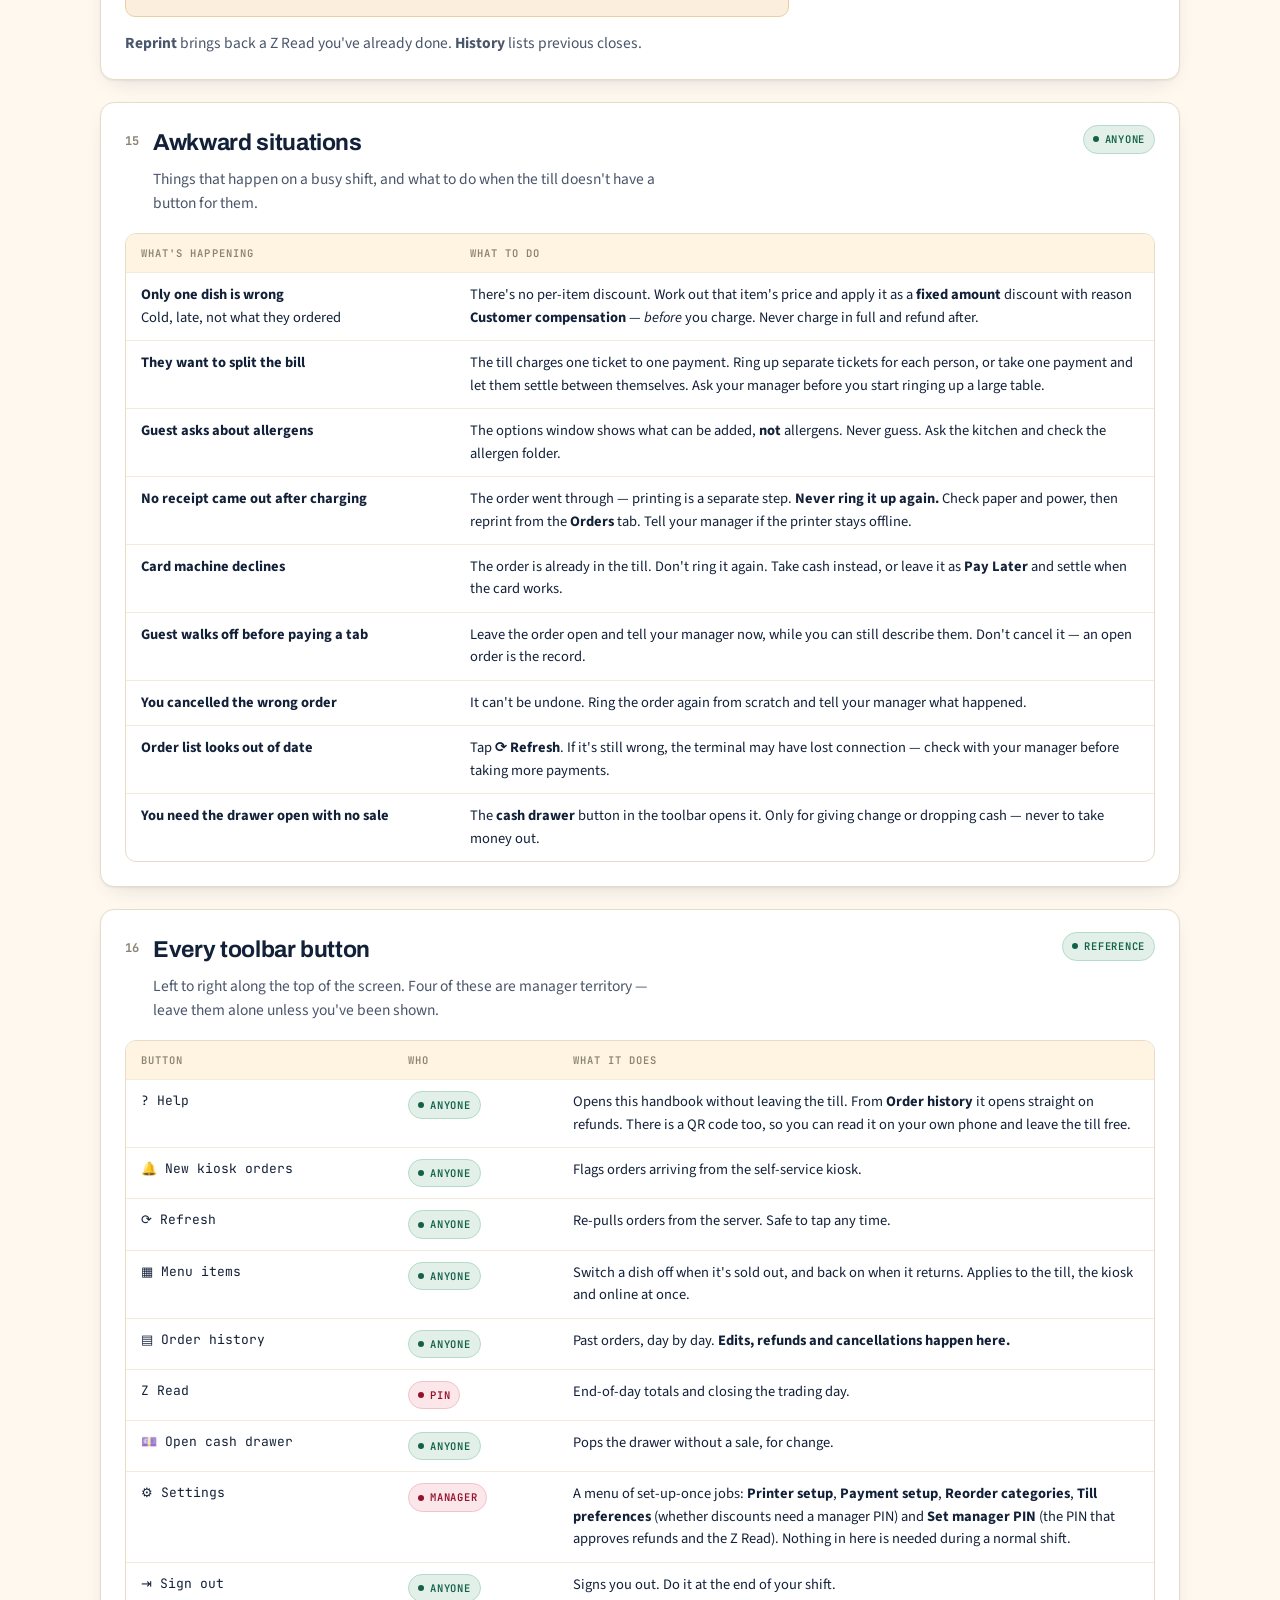
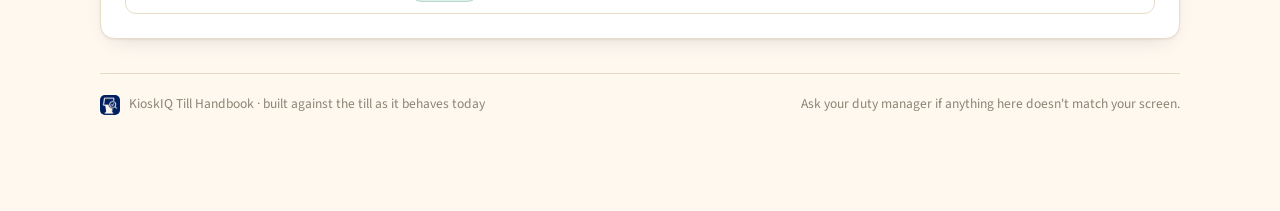
==== commit bd184912: "Add edit order task to till handbook and renumber subsequent tasks" ====
--- a/site/guides/till/index.html
+++ b/site/guides/till/index.html
@@ -323,8 +323,8 @@
 }
 ol.steps li.on{background:var(--card-2)}
 ol.steps li.on::before{background:var(--amber);color:#fff;border-color:var(--amber)}
-:root[data-theme="dark"] ol.steps li.on::before,
-:root:not([data-theme="light"]) ol.steps li.on::before{color:#1a1206}
+:root[data-theme="dark"] ol.steps li.on::before{color:#1a1206}
+@media (prefers-color-scheme:dark){:root:not([data-theme="light"]) ol.steps li.on::before{color:#1a1206}}
 ol.steps b{font-weight:700}
 ol.steps kbd{
   font-family:"JetBrains Mono",monospace;font-size:12.5px;font-weight:600;
@@ -430,10 +430,10 @@
 .pill.pend{background:var(--amber);color:#fff}
 .pill.conf{background:#2f6fed;color:#fff}
 .pill.canc{background:var(--claret);color:#fff}
-:root[data-theme="dark"] .pill.pend,
-:root:not([data-theme="light"]) .pill.pend{color:#1a1206}
-:root[data-theme="dark"] .pill.canc,
-:root:not([data-theme="light"]) .pill.canc{color:#2a0a11}
+:root[data-theme="dark"] .pill.pend{color:#1a1206}
+@media (prefers-color-scheme:dark){:root:not([data-theme="light"]) .pill.pend{color:#1a1206}}
+:root[data-theme="dark"] .pill.canc{color:#2a0a11}
+@media (prefers-color-scheme:dark){:root:not([data-theme="light"]) .pill.canc{color:#2a0a11}}
 .paylater{
   background:var(--amber-bg);border:1px solid var(--amber-line);border-radius:6px;
   padding:5px 6px;font-size:8px;color:var(--amber);font-weight:600;line-height:1.35;
@@ -454,8 +454,10 @@
 .avcounts .c-ok{background:var(--sage);color:#fff}
 .avcounts .c-no{background:var(--claret);color:#fff}
 .avcounts .c-all{background:var(--card-2);color:var(--ink-3);border:1px solid var(--line)}
-:root[data-theme="dark"] .avcounts .c-ok,:root:not([data-theme="light"]) .avcounts .c-ok{color:#06211a}
-:root[data-theme="dark"] .avcounts .c-no,:root:not([data-theme="light"]) .avcounts .c-no{color:#2a0a11}
+:root[data-theme="dark"] .avcounts .c-ok{color:#06211a}
+@media (prefers-color-scheme:dark){:root:not([data-theme="light"]) .avcounts .c-ok{color:#06211a}}
+:root[data-theme="dark"] .avcounts .c-no{color:#2a0a11}
+@media (prefers-color-scheme:dark){:root:not([data-theme="light"]) .avcounts .c-no{color:#2a0a11}}
 .avrow{border:1px solid var(--line);border-radius:7px;padding:6px;background:var(--card);margin-bottom:5px}
 .avrow .avtop{display:flex;justify-content:space-between;align-items:flex-start;gap:5px}
 .avrow .avname{font-weight:700;font-size:9.5px;line-height:1.25}
@@ -463,8 +465,10 @@
 .badge-av{font-family:"JetBrains Mono",ui-monospace,monospace;font-size:7px;font-weight:700;padding:2px 5px;border-radius:4px;white-space:nowrap}
 .badge-av.yes{background:var(--sage);color:#fff}
 .badge-av.no{background:var(--claret);color:#fff}
-:root[data-theme="dark"] .badge-av.yes,:root:not([data-theme="light"]) .badge-av.yes{color:#06211a}
-:root[data-theme="dark"] .badge-av.no,:root:not([data-theme="light"]) .badge-av.no{color:#2a0a11}
+:root[data-theme="dark"] .badge-av.yes{color:#06211a}
+@media (prefers-color-scheme:dark){:root:not([data-theme="light"]) .badge-av.yes{color:#06211a}}
+:root[data-theme="dark"] .badge-av.no{color:#2a0a11}
+@media (prefers-color-scheme:dark){:root:not([data-theme="light"]) .badge-av.no{color:#2a0a11}}
 .swline{display:flex;align-items:center;gap:6px;margin-top:6px}
 .sw{width:24px;height:13px;border-radius:999px;background:var(--line);position:relative;flex:0 0 auto;transition:background .3s ease}
 .sw::after{content:"";position:absolute;top:2px;left:2px;width:9px;height:9px;border-radius:50%;background:var(--card);transition:transform .3s ease}
@@ -577,7 +581,8 @@
   box-shadow:0 0 0 3px var(--card),0 2px 6px rgba(0,0,0,.3);z-index:5;cursor:default;
   transform:translate(-50%,-50%);
 }
-:root[data-theme="dark"] .pin,:root:not([data-theme="light"]) .pin{color:#1a1206}
+:root[data-theme="dark"] .pin{color:#1a1206}
+@media (prefers-color-scheme:dark){:root:not([data-theme="light"]) .pin{color:#1a1206}}
 .pin::after{
   content:"";position:absolute;inset:-4px;border-radius:50%;border:2px solid var(--amber);
   opacity:0;animation:ping 3.4s ease-out infinite;animation-delay:var(--d,0s);
@@ -590,7 +595,8 @@
   flex:0 0 19px;height:19px;border-radius:50%;background:var(--amber);color:#fff;
   display:grid;place-items:center;font-family:"JetBrains Mono",monospace;font-size:10px;font-weight:700;margin-top:2px;
 }
-:root[data-theme="dark"] .legend .k,:root:not([data-theme="light"]) .legend .k{color:#1a1206}
+:root[data-theme="dark"] .legend .k{color:#1a1206}
+@media (prefers-color-scheme:dark){:root:not([data-theme="light"]) .legend .k{color:#1a1206}}
 .legend b{font-weight:700}
 
 /* ---------- decision block ---------- */
@@ -600,7 +606,8 @@
   scroll-margin-top:18px;
 }
 .decide .eyebrow{color:var(--amber)}
-:root[data-theme="dark"] .decide .eyebrow,:root:not([data-theme="light"]) .decide .eyebrow{color:#8a5a12}
+:root[data-theme="dark"] .decide .eyebrow{color:#8a5a12}
+@media (prefers-color-scheme:dark){:root:not([data-theme="light"]) .decide .eyebrow{color:#8a5a12}}
 .decide h2{font-size:27px;font-weight:800;letter-spacing:-.02em}
 .decide .q{
   font-family:Archivo,sans-serif;font-size:20px;font-weight:600;
@@ -804,7 +811,7 @@
           <li><span class="k">1</span><div><b>Restaurant name.</b> Tap the arrow here to go back up a level when you're inside a menu category.</div></li>
           <li><span class="k">2</span><div><b>Menu items.</b> Switch a dish off when the kitchen runs out, and back on when it's restocked — see task 03.</div></li>
           <li><span class="k">3</span><div><b>Order history.</b> Past orders live here. This is where refunds and cancellations happen — not on the Orders tab.</div></li>
-          <li><span class="k">4</span><div><b>Z Read.</b> End-of-day cash-up. Manager only — see task 13.</div></li>
+          <li><span class="k">4</span><div><b>Z Read.</b> End-of-day cash-up. Manager only — see task 14.</div></li>
           <li><span class="k">5</span><div><b>Help.</b> Opens this handbook on the till itself, at the section you need. If you are ever unsure mid-service, start here.</div></li>
           <li><span class="k">6</span><div><b>The menu.</b> Tap a category to open it, then tap a dish to add it. The small dark square opens toppings and options.</div></li>
           <li><span class="k">7</span><div><b>Ticket / Orders.</b> <b>Ticket</b> is what you're ringing up right now. <b>Orders</b> is everything already sent to the kitchen.</div></li>
@@ -1338,10 +1345,111 @@
       </div>
     </article>
 
+    <!-- ============ 08 EDIT ORDER ============ -->
+    <article class="task" id="t-editorder" data-title="Edit an order" data-k="edit order change items add remove item quantity amend correct mistake top up extra charge partial refund difference before cooking pending confirmed">
+      <div class="task-h">
+        <div class="task-n">09</div>
+        <div class="task-t">
+          <h2>Edit an order</h2>
+          <p>Add an item, remove one, or change a quantity on an order that hasn't started cooking yet. The till works out whether that means <b>extra to collect</b> or <b>money to refund</b>, and settles it for you.</p>
+        </div>
+        <span class="chip mgr"><span class="dot"></span>PIN for refunds</span>
+      </div>
+      <div class="task-body">
+        <div>
+          <ol class="steps" data-steps>
+            <li data-hs="#e-open">Top toolbar → <b>Order history</b>. Pick the order.<span class="said">Only <b>Pending</b> or <b>Confirmed</b> orders show <b>Edit order</b> — once the kitchen has started, it's too late.</span></li>
+            <li data-hs="#e-btn">Tap <kbd>Edit order</kbd>.</li>
+            <li data-hs="#e-remove">Change a quantity, remove a line, or search and add a new item.<span class="said">A line that already has refund or discount history of its own can't be removed here — use <b>Refund a paid order</b> for that instead.</span></li>
+            <li data-hs="#e-preview">Tap <kbd>Preview changes</kbd> to see the new total.</li>
+            <li data-hs="#e-confirm">Tap <kbd>Confirm and save</kbd>.<span class="said">Costs more? Pick <b>Cash</b> or <b>Card</b> first — cash shows the same change calculator as taking payment. No PIN needed. Costs less? A manager approves with their PIN, same as any refund.</span></li>
+            <li data-hs="#e-cash">For a cash refund, the <b>drawer opens</b>. Count the money out.</li>
+            <li data-hs="#e-exact">Type the <b>exact amount</b> you handed back. Tap <kbd>Record</kbd>.</li>
+          </ol>
+          <div class="note warn">
+            <span class="lbl">Only before the kitchen starts</span>
+            <b>Edit order</b> only appears while the order is still <b>Pending</b> or <b>Confirmed</b>. Once it's <b>Preparing</b>, use <b>Refund a paid order</b> instead — or <b>Cancel</b> if nothing was ever paid.
+          </div>
+          <div class="note good">
+            <span class="lbl">The maths is done for you</span>
+            Tax is recalculated against the new total automatically. If the order already had a discount on it, that's rescaled to match too — you never re-type it or work out the difference yourself.
+          </div>
+          <div class="note stop">
+            <span class="lbl">Exact amount, every time</span>
+            A cash refund from an edit needs the <b>exact amount</b> typed back, just like a normal refund. It won't record a mismatched figure — recount rather than force it.
+          </div>
+        </div>
+        <div>
+          <div class="till" data-flow>
+            <div class="till-bar"><div class="logo"></div><div class="nm">Order history</div><div class="sp"></div><div class="ic hs" id="e-open">▤</div></div>
+            <div class="till-body wide">
+              <div style="display:flex;flex-direction:column;gap:5px">
+                <div class="ordbox"><div class="oh"><span class="oid">#4 · Walk-in</span><span class="pill conf">Confirmed</span></div><div class="om">DINE_IN · 13:17 · £8.98</div></div>
+                <div class="ordbox" style="opacity:.45"><div class="oh"><span class="oid">#3 · test</span><span class="pill pend">Pending</span></div><div class="om">TAKEAWAY · £30.50</div></div>
+                <div class="ordbox" style="opacity:.45"><div class="oh"><span class="oid">#2 · test</span><span class="pill pend">Pending</span></div><div class="om">TAKEAWAY · £30.50</div></div>
+              </div>
+              <div class="panel">
+                <div class="row" style="font-weight:800;font-size:11px"><span>#4</span><span>£8.98</span></div>
+                <div class="duo" style="gap:4px">
+                  <div class="field" style="font-size:7.5px">Payment<br><b style="color:var(--ink);font-size:9px">CASH · PAID</b></div>
+                  <div class="field" style="font-size:7.5px">Type<br><b style="color:var(--ink);font-size:9px">DINE_IN</b></div>
+                </div>
+                <div class="btn navy big hs" id="e-btn">Edit order</div>
+                <div class="ordbox"><div class="oh"><span class="oid">2× Steak Burger</span><span class="oid">£8.98</span></div><div class="om">£4.49 each</div></div>
+                <div class="row tot"><span>Total</span><span>£8.98</span></div>
+              </div>
+            </div>
+            <div class="modal" data-modal="3,4">
+              <div class="mbox">
+                <h5>Edit order #4</h5>
+                <div class="ordbox hs" id="e-remove" style="margin-bottom:6px">
+                  <div class="oh"><span class="oid">Steak Burger</span><span style="font-family:'JetBrains Mono',monospace;font-weight:700">– 1 +</span></div>
+                  <div class="om">2 → <b style="color:var(--claret)">1</b></div>
+                </div>
+                <div class="field" style="color:var(--ink-3)">+ Search menu to add an item…</div>
+                <div class="duo" style="margin-top:7px"><div class="btn ghost">Cancel</div><div class="btn navy hs" id="e-preview">Preview changes</div></div>
+              </div>
+            </div>
+            <div class="modal" data-modal="5">
+              <div class="mbox">
+                <h5>Preview edit</h5>
+                <div class="row"><span>Current total</span><span>£8.98</span></div>
+                <div class="row tot"><span>New total</span><span>£4.49</span></div>
+                <p style="color:var(--claret);font-weight:700">You will refund £4.49 to the customer.</p>
+                <div class="field" style="color:var(--ink)">Reason: Guest changed their mind</div>
+                <div class="duo" style="margin-top:7px"><div class="btn ghost">Back</div><div class="btn navy hs" id="e-confirm">Confirm and save</div></div>
+              </div>
+            </div>
+            <div class="modal" data-modal="5b">
+              <div class="mbox">
+                <h5>Manager approval required</h5>
+                <p>Enter manager PIN to approve this refund.</p>
+                <div class="pindots">••••</div>
+                <div class="keypad"><div>1</div><div>2</div><div>3</div><div>4</div><div>5</div><div>6</div><div>7</div><div>8</div><div>9</div></div>
+                <div class="duo"><div class="btn ghost">Cancel</div><div class="btn navy">Approve</div></div>
+              </div>
+            </div>
+            <div class="modal" data-modal="6,7">
+              <div class="mbox">
+                <h5>Confirm cash refund</h5>
+                <p>The till has opened the cash drawer. Enter the exact amount returned.</p>
+                <div class="row tot" style="border:0"><span>Expected refund</span><span>£4.49</span></div>
+                <div class="field hs" id="e-exact" style="margin-top:5px;color:var(--ink)">£ 4.49</div>
+                <div class="amtbar wait hs" id="e-cash" data-swap="7"><span data-swaptxt>Awaiting exact amount</span><span class="big" data-swapamt>£0.00</span></div>
+                <div class="duo" style="margin-top:7px"><div class="btn ghost">Cancel</div><div class="btn navy">Record £4.49</div></div>
+              </div>
+            </div>
+            <div class="finger"></div>
+          </div>
+          <div class="flow-ctl"><button data-toggle>Pause</button><div class="pips"></div></div>
+        </div>
+      </div>
+    </article>
+
     <!-- ============ 08 CANCEL ============ -->
     <article class="task" id="t-cancel" data-title="Cancel an unpaid order" data-k="cancel void kill order unpaid mistake walked out no show remove order">
       <div class="task-h">
-        <div class="task-n">09</div>
+        <div class="task-n">10</div>
         <div class="task-t">
           <h2>Cancel an unpaid order</h2>
           <p>For orders where no money has changed hands — a Pay Later the guest never came back for, or a ticket rung up by mistake.</p>
@@ -1388,7 +1496,7 @@
     <!-- ============ 09 LIFECYCLE ============ -->
     <article class="task" id="t-status" data-title="Move an order along" data-k="status confirm prepare ready complete kitchen kds progress stages orders tab filter">
       <div class="task-h">
-        <div class="task-n">10</div>
+        <div class="task-n">11</div>
         <div class="task-t">
           <h2>Move an order along</h2>
           <p>Every order walks through four stages. Tapping them keeps the kitchen screen, the counter and the guest in step.</p>
@@ -1417,7 +1525,7 @@
     <!-- ============ 10 CUSTOMER ============ -->
     <article class="task" id="t-customer" data-title="Put a name on an order" data-k="customer name phone walk-in change customer room number regular">
       <div class="task-h">
-        <div class="task-n">11</div>
+        <div class="task-n">12</div>
         <div class="task-t">
           <h2>Put a name on an order</h2>
           <p>Every ticket starts as <b>Walk-in Customer</b>. Adding a name makes it callable, findable and — for Pay Later — chaseable.</p>
@@ -1441,7 +1549,7 @@
     <!-- ============ 11 KIOSK ============ -->
     <article class="task" id="t-kiosk" data-title="Orders from the kiosk" data-k="kiosk self service online qr orders incoming new orders bell notification source">
       <div class="task-h">
-        <div class="task-n">12</div>
+        <div class="task-n">13</div>
         <div class="task-t">
           <h2>Orders from the kiosk</h2>
           <p>Self-service kiosk and online orders arrive in the same <b>Orders</b> list as the ones you ring up.</p>
@@ -1465,7 +1573,7 @@
     <!-- ============ 12 Z READ ============ -->
     <article class="task" id="t-zread" data-title="End of day: the Z Read" data-k="z read end of day close cash up closeout blockers gross sales net discounts given items sold reprint">
       <div class="task-h">
-        <div class="task-n">13</div>
+        <div class="task-n">14</div>
         <div class="task-t">
           <h2>End of day: the Z Read</h2>
           <p>Closes the trading day and prints the day's totals. Once you close, the day is shut — so it goes last, after the doors are locked.</p>
@@ -1517,7 +1625,7 @@
     <!-- ============ 13 EDGE CASES ============ -->
     <article class="task" id="t-edge" data-title="Awkward situations" data-k="split bill allergy allergen out of stock till frozen wifi offline card declined guest walked out wrong item help problems troubleshooting">
       <div class="task-h">
-        <div class="task-n">14</div>
+        <div class="task-n">15</div>
         <div class="task-t">
           <h2>Awkward situations</h2>
           <p>Things that happen on a busy shift, and what to do when the till doesn't have a button for them.</p>
@@ -1547,7 +1655,7 @@
     <!-- ============ 14 TOOLBAR ============ -->
     <article class="task" id="t-toolbar" data-title="Every toolbar button" data-k="toolbar icons buttons top bar reference what does this button do settings printer payments pin categories sign out">
       <div class="task-h">
-        <div class="task-n">15</div>
+        <div class="task-n">16</div>
         <div class="task-t">
           <h2>Every toolbar button</h2>
           <p>Left to right along the top of the screen. Four of these are manager territory — leave them alone unless you've been shown.</p>
@@ -1563,7 +1671,7 @@
               <tr><td class="mono">🔔 New kiosk orders</td><td><span class="chip anyone"><span class="dot"></span>Anyone</span></td><td>Flags orders arriving from the self-service kiosk.</td></tr>
               <tr><td class="mono">⟳ Refresh</td><td><span class="chip anyone"><span class="dot"></span>Anyone</span></td><td>Re-pulls orders from the server. Safe to tap any time.</td></tr>
               <tr><td class="mono">▦ Menu items</td><td><span class="chip anyone"><span class="dot"></span>Anyone</span></td><td>Switch a dish off when it's sold out, and back on when it returns. Applies to the till, the kiosk and online at once.</td></tr>
-              <tr><td class="mono">▤ Order history</td><td><span class="chip anyone"><span class="dot"></span>Anyone</span></td><td>Past orders, day by day. <b>Refunds and cancellations happen here.</b></td></tr>
+              <tr><td class="mono">▤ Order history</td><td><span class="chip anyone"><span class="dot"></span>Anyone</span></td><td>Past orders, day by day. <b>Edits, refunds and cancellations happen here.</b></td></tr>
               <tr><td class="mono">Z Read</td><td><span class="chip mgr"><span class="dot"></span>PIN</span></td><td>End-of-day totals and closing the trading day.</td></tr>
               <tr><td class="mono">💷 Open cash drawer</td><td><span class="chip anyone"><span class="dot"></span>Anyone</span></td><td>Pops the drawer without a sale, for change.</td></tr>
               <tr><td class="mono">⚙ Settings</td><td><span class="chip mgr"><span class="dot"></span>Manager</span></td><td>A menu of set-up-once jobs: <b>Printer setup</b>, <b>Payment setup</b>, <b>Reorder categories</b>, <b>Till preferences</b> (whether discounts need a manager PIN) and <b>Set manager PIN</b> (the PIN that approves refunds and the Z Read). Nothing in here is needed during a normal shift.</td></tr>
@@ -1574,7 +1682,7 @@
       </div>
     </article>
 
-    <div class="noresult" id="noresult">Nothing matches that. Try <b>refund</b>, <b>discount</b>, <b>pay later</b>, <b>print</b>, <b>cancel</b> or <b>end of day</b>.</div>
+    <div class="noresult" id="noresult">Nothing matches that. Try <b>edit order</b>, <b>refund</b>, <b>discount</b>, <b>pay later</b>, <b>print</b>, <b>cancel</b> or <b>end of day</b>.</div>
 
     <footer>
       <span class="foot-brand">
